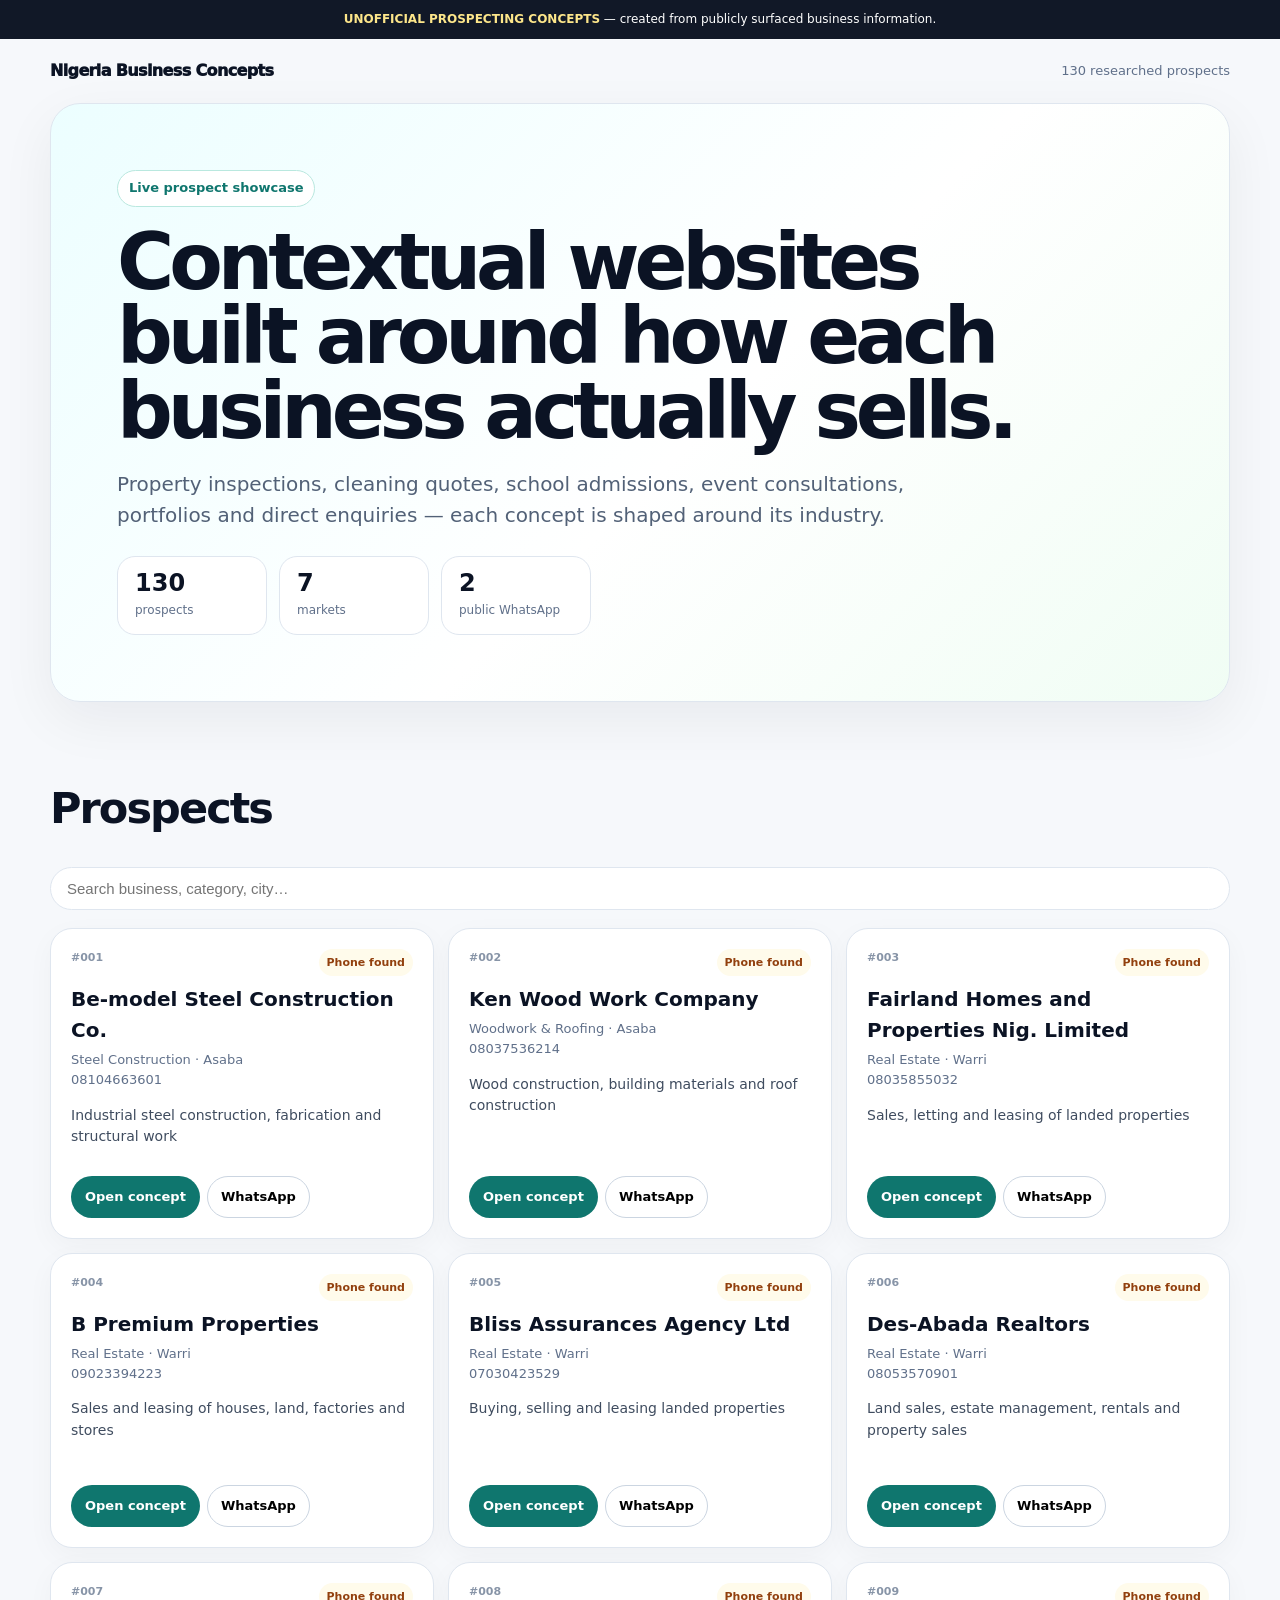
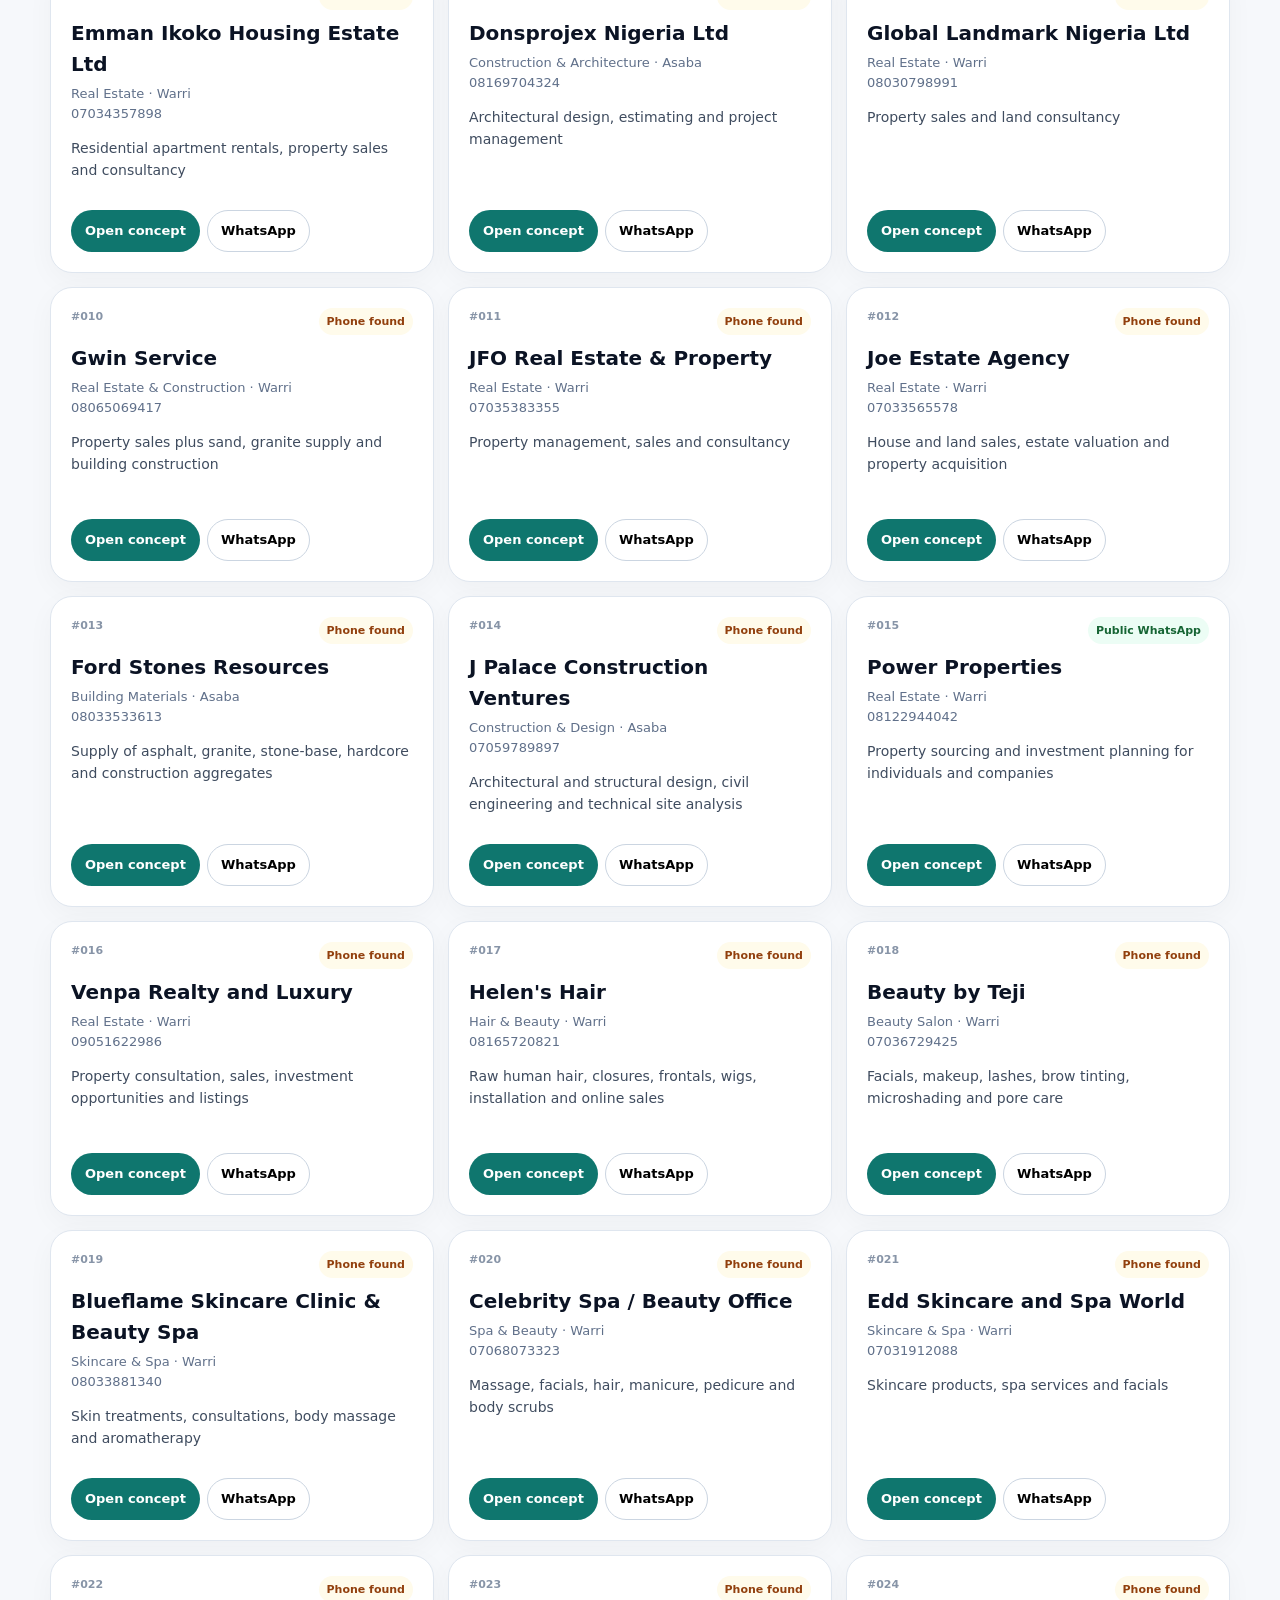
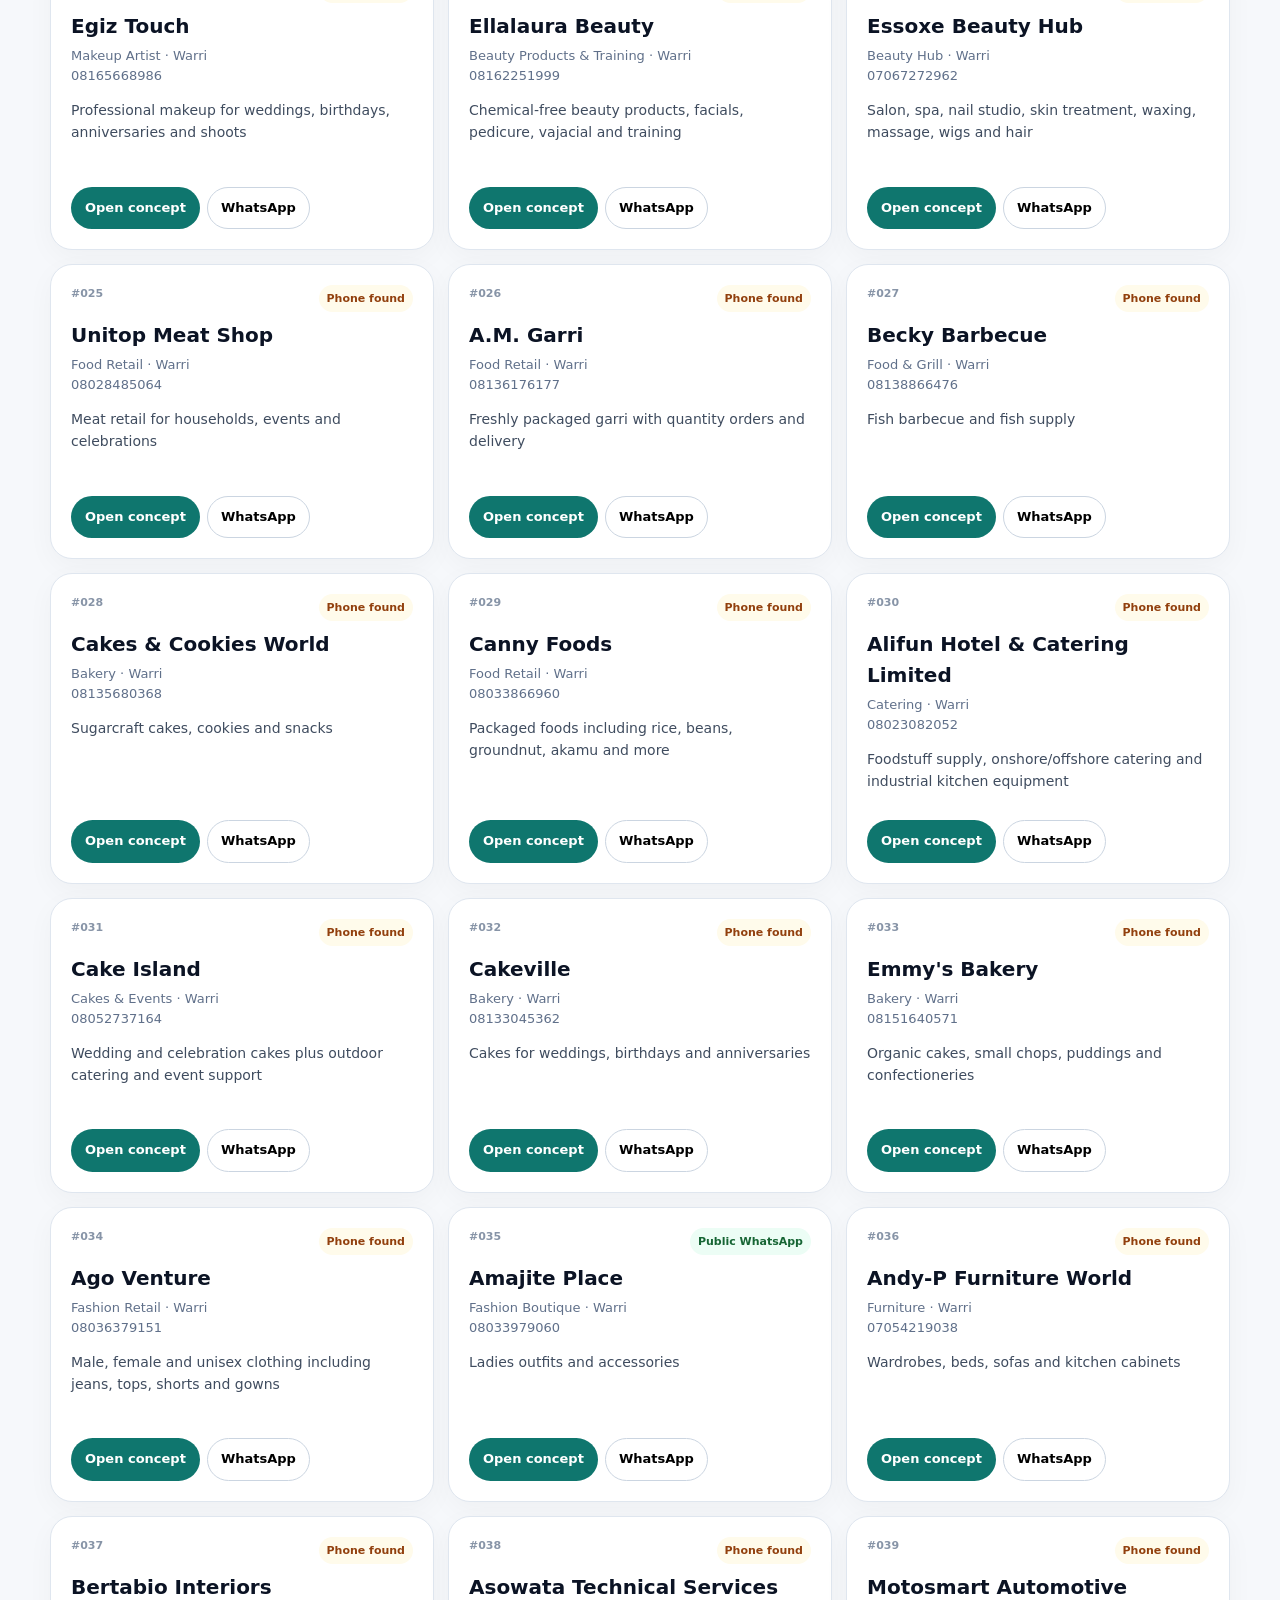
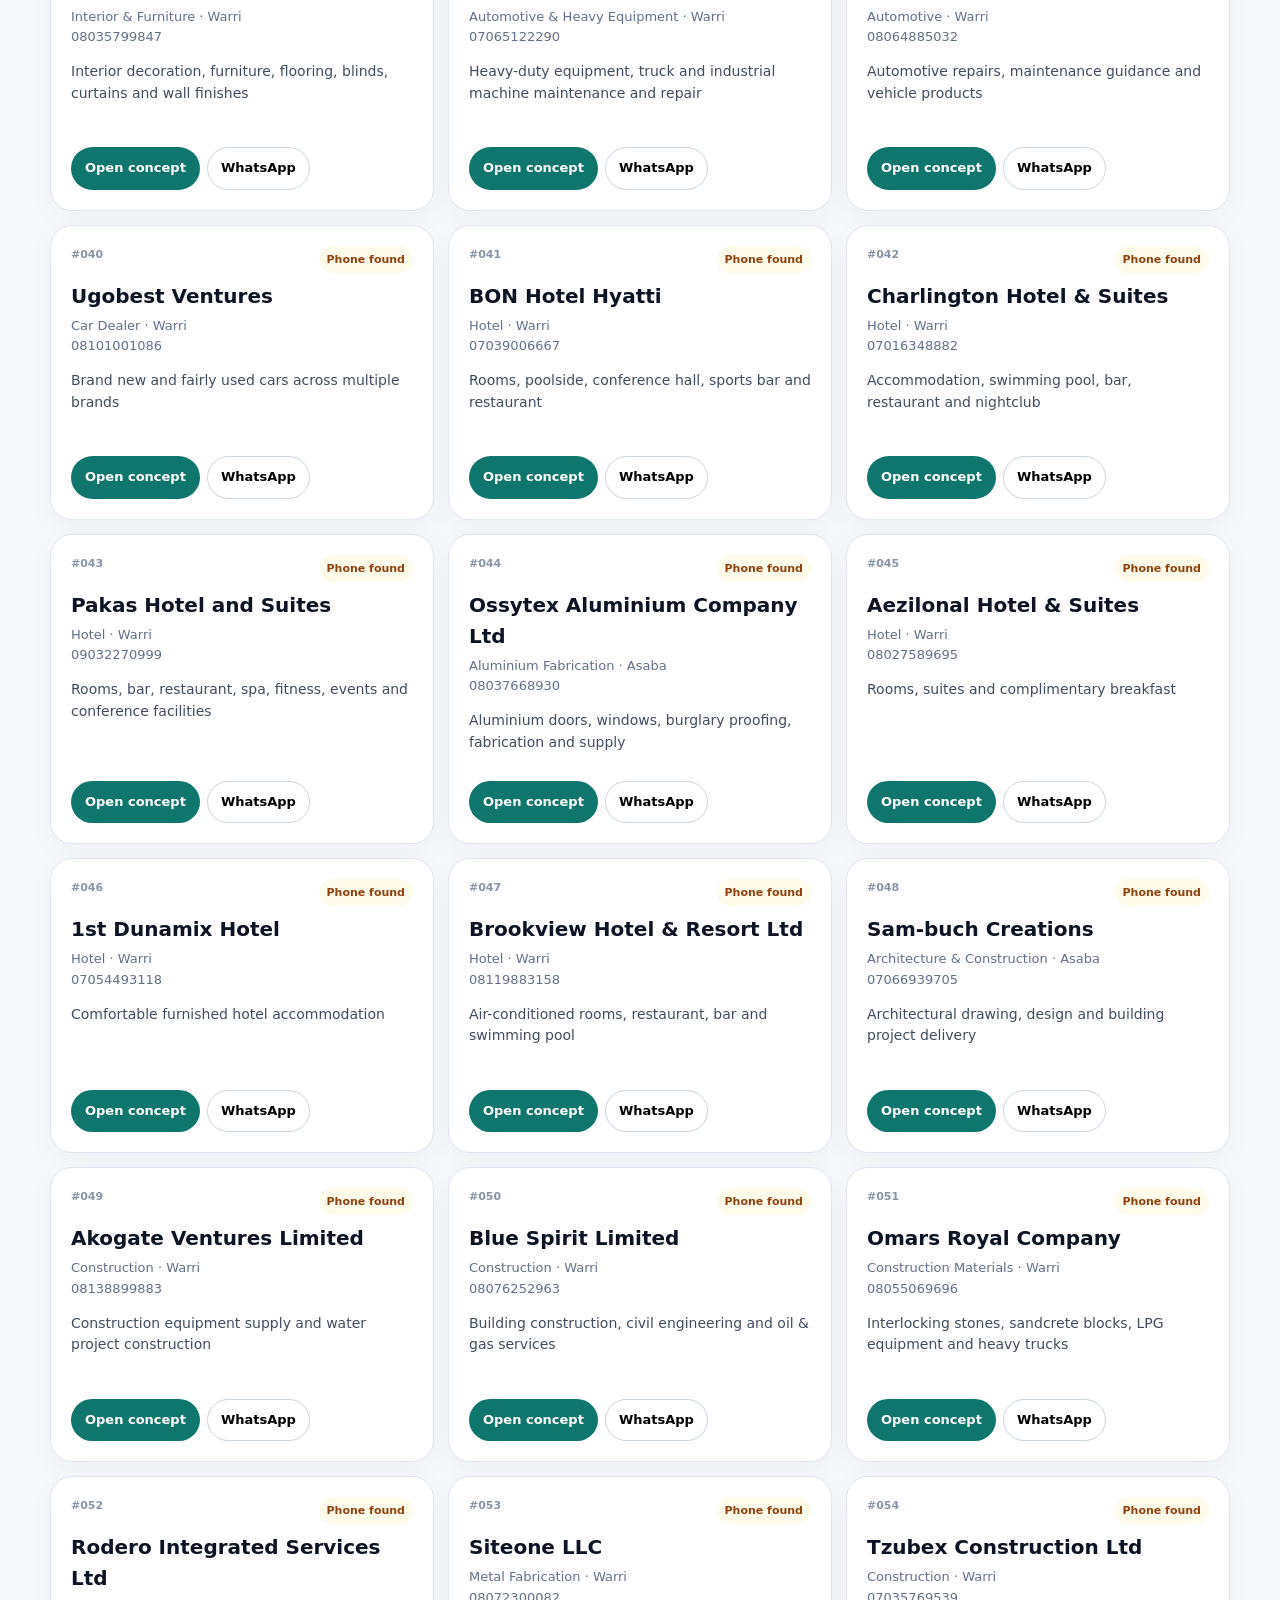
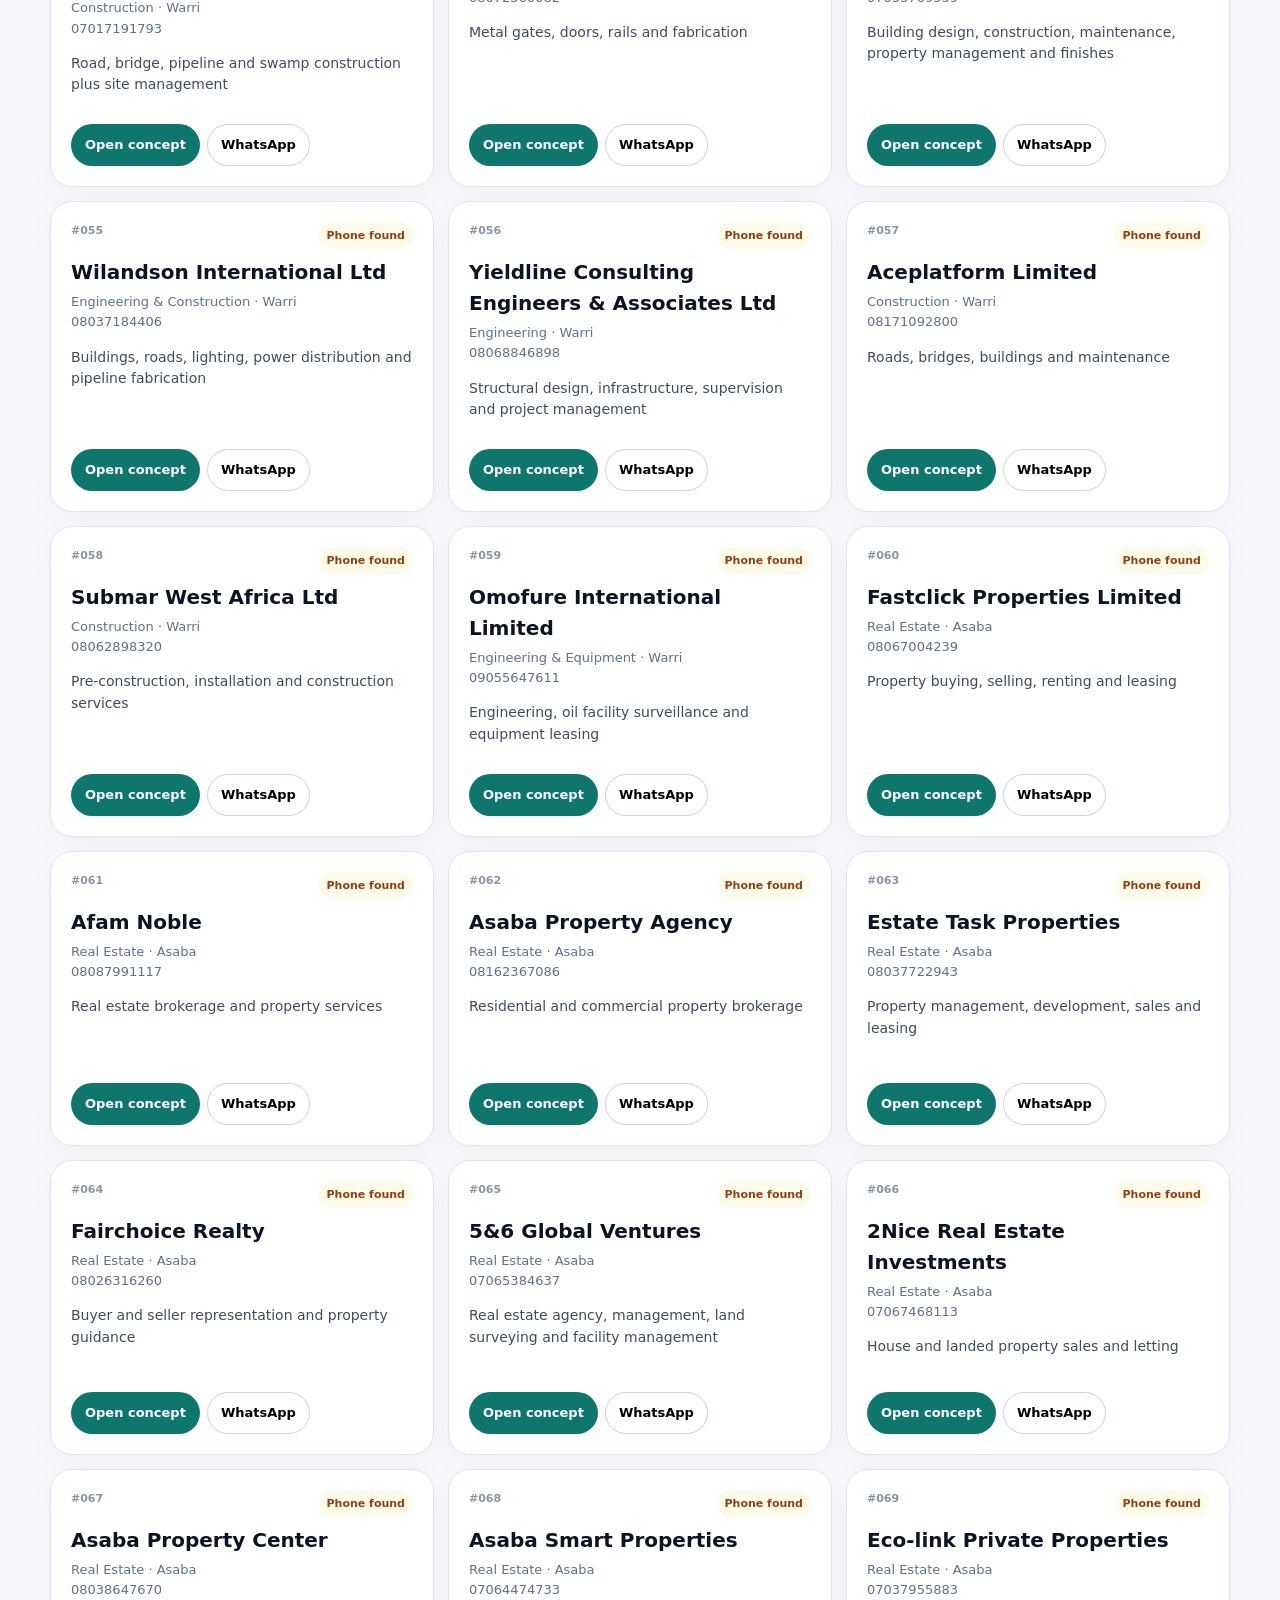
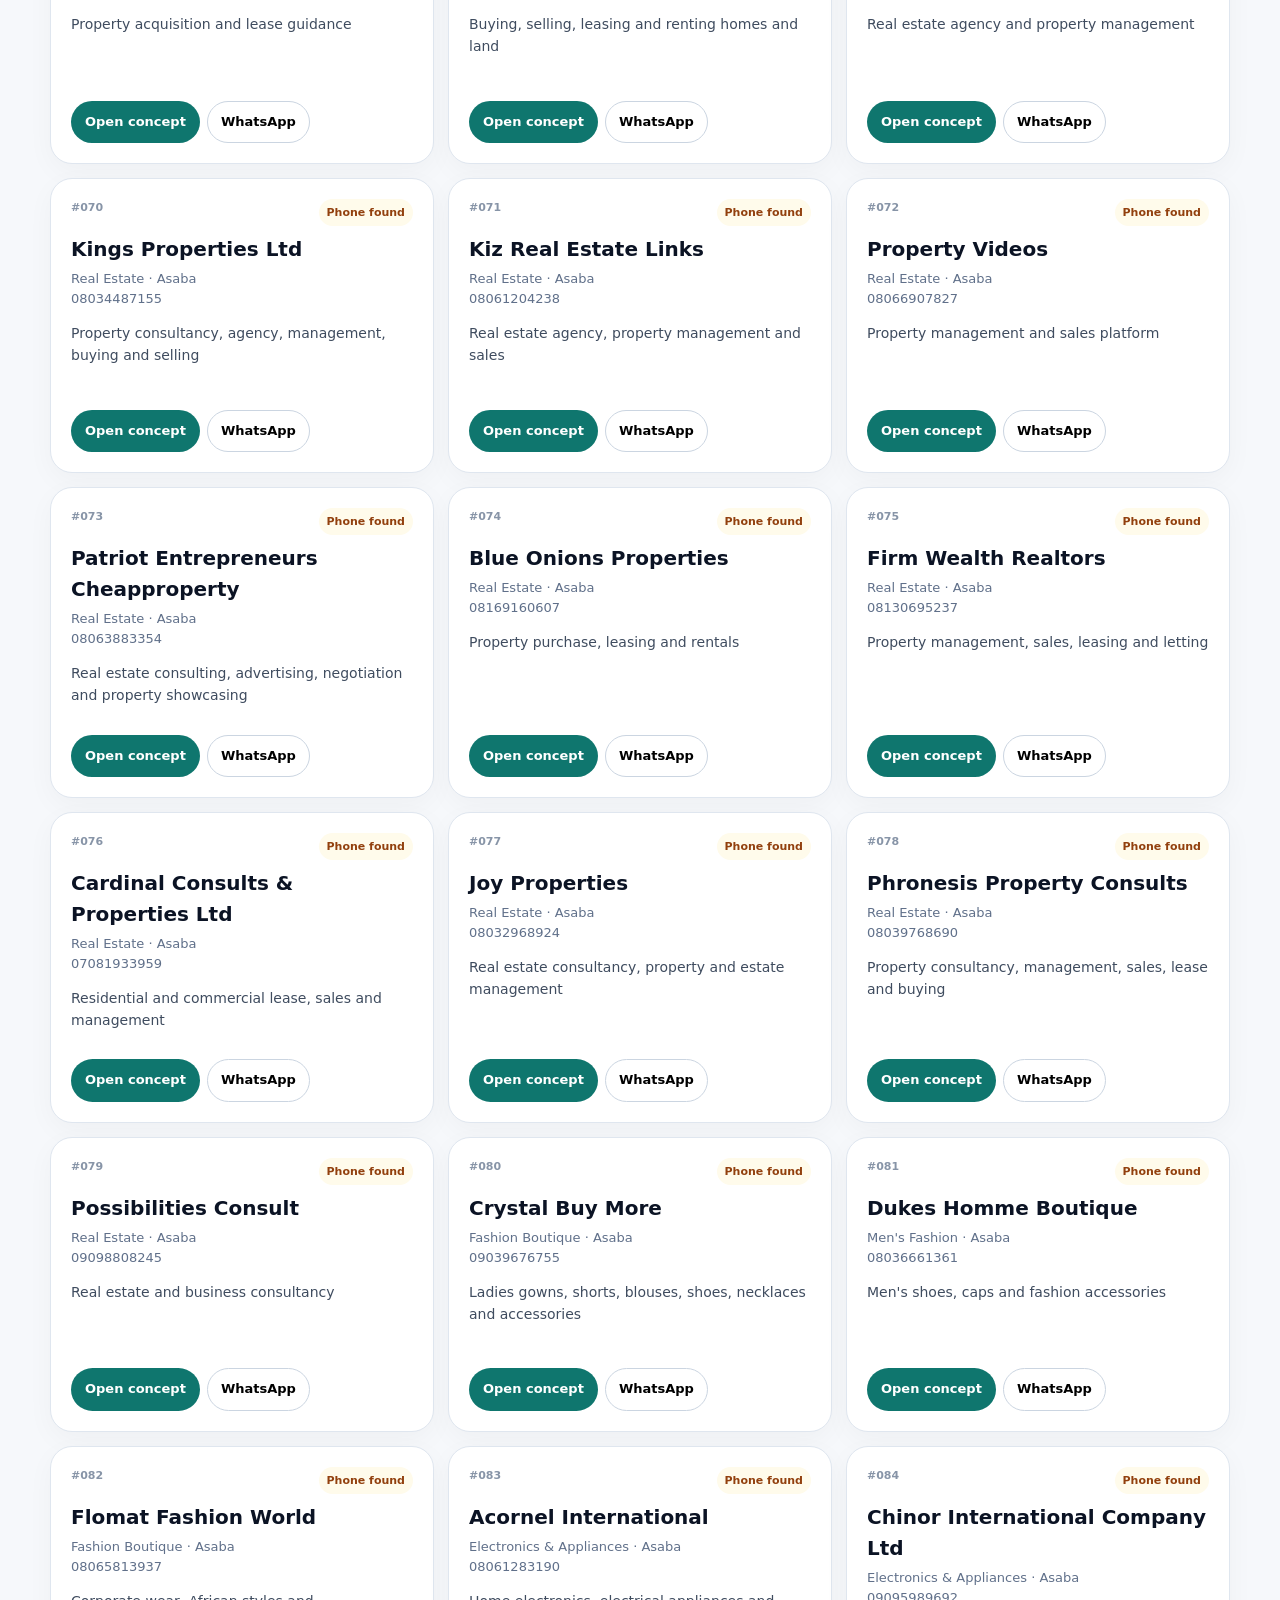
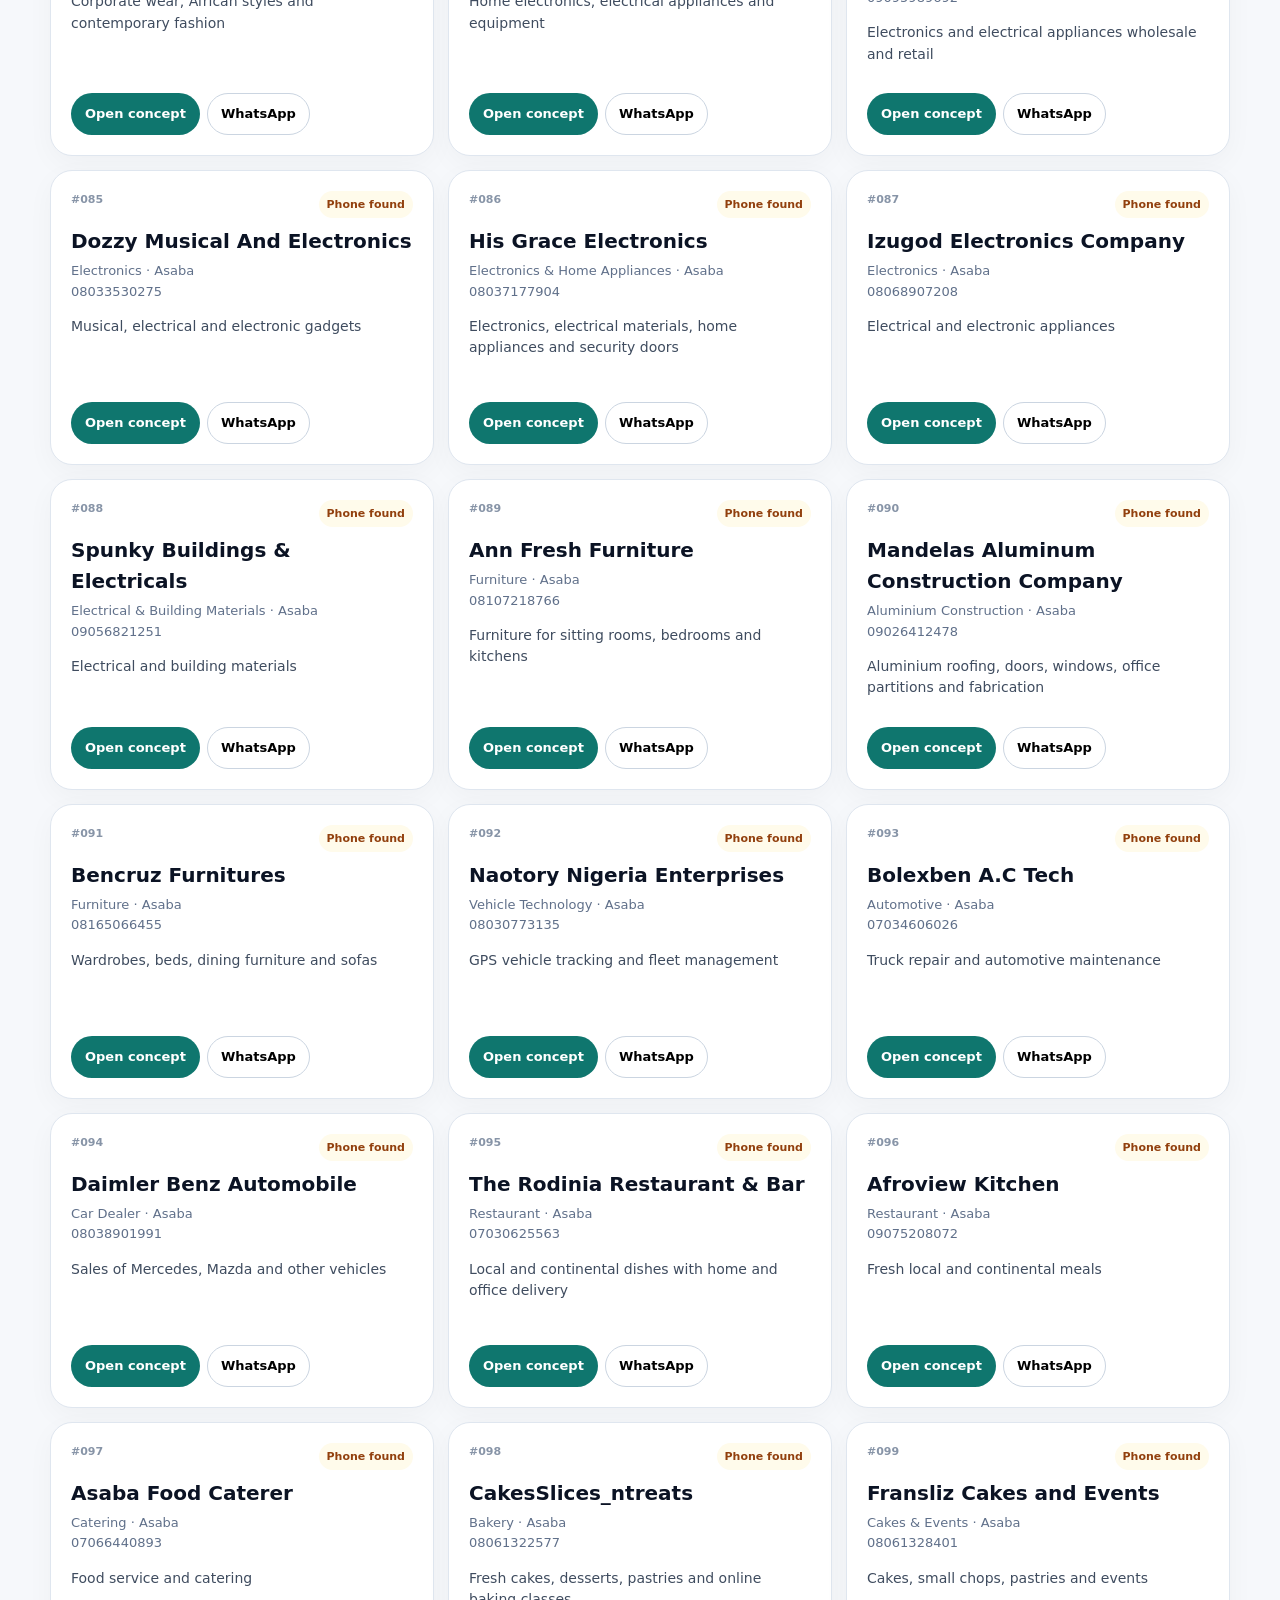
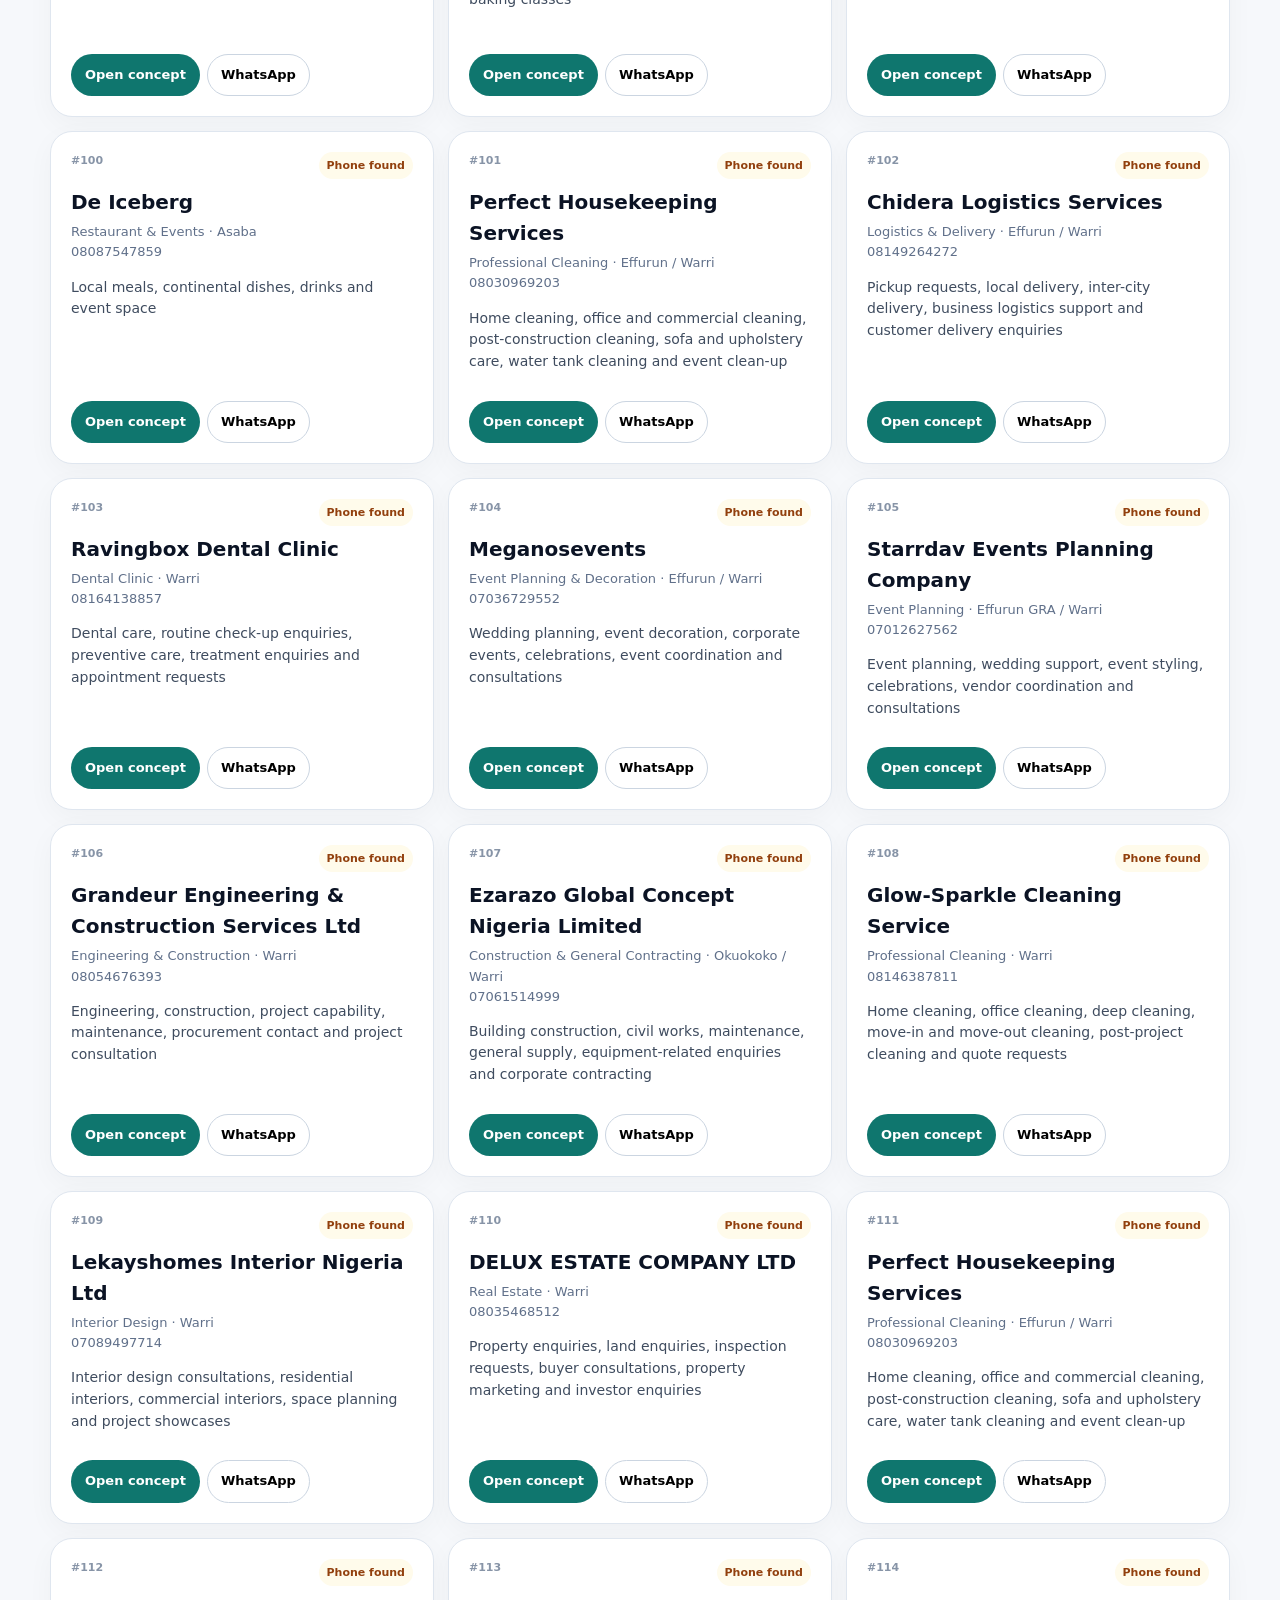
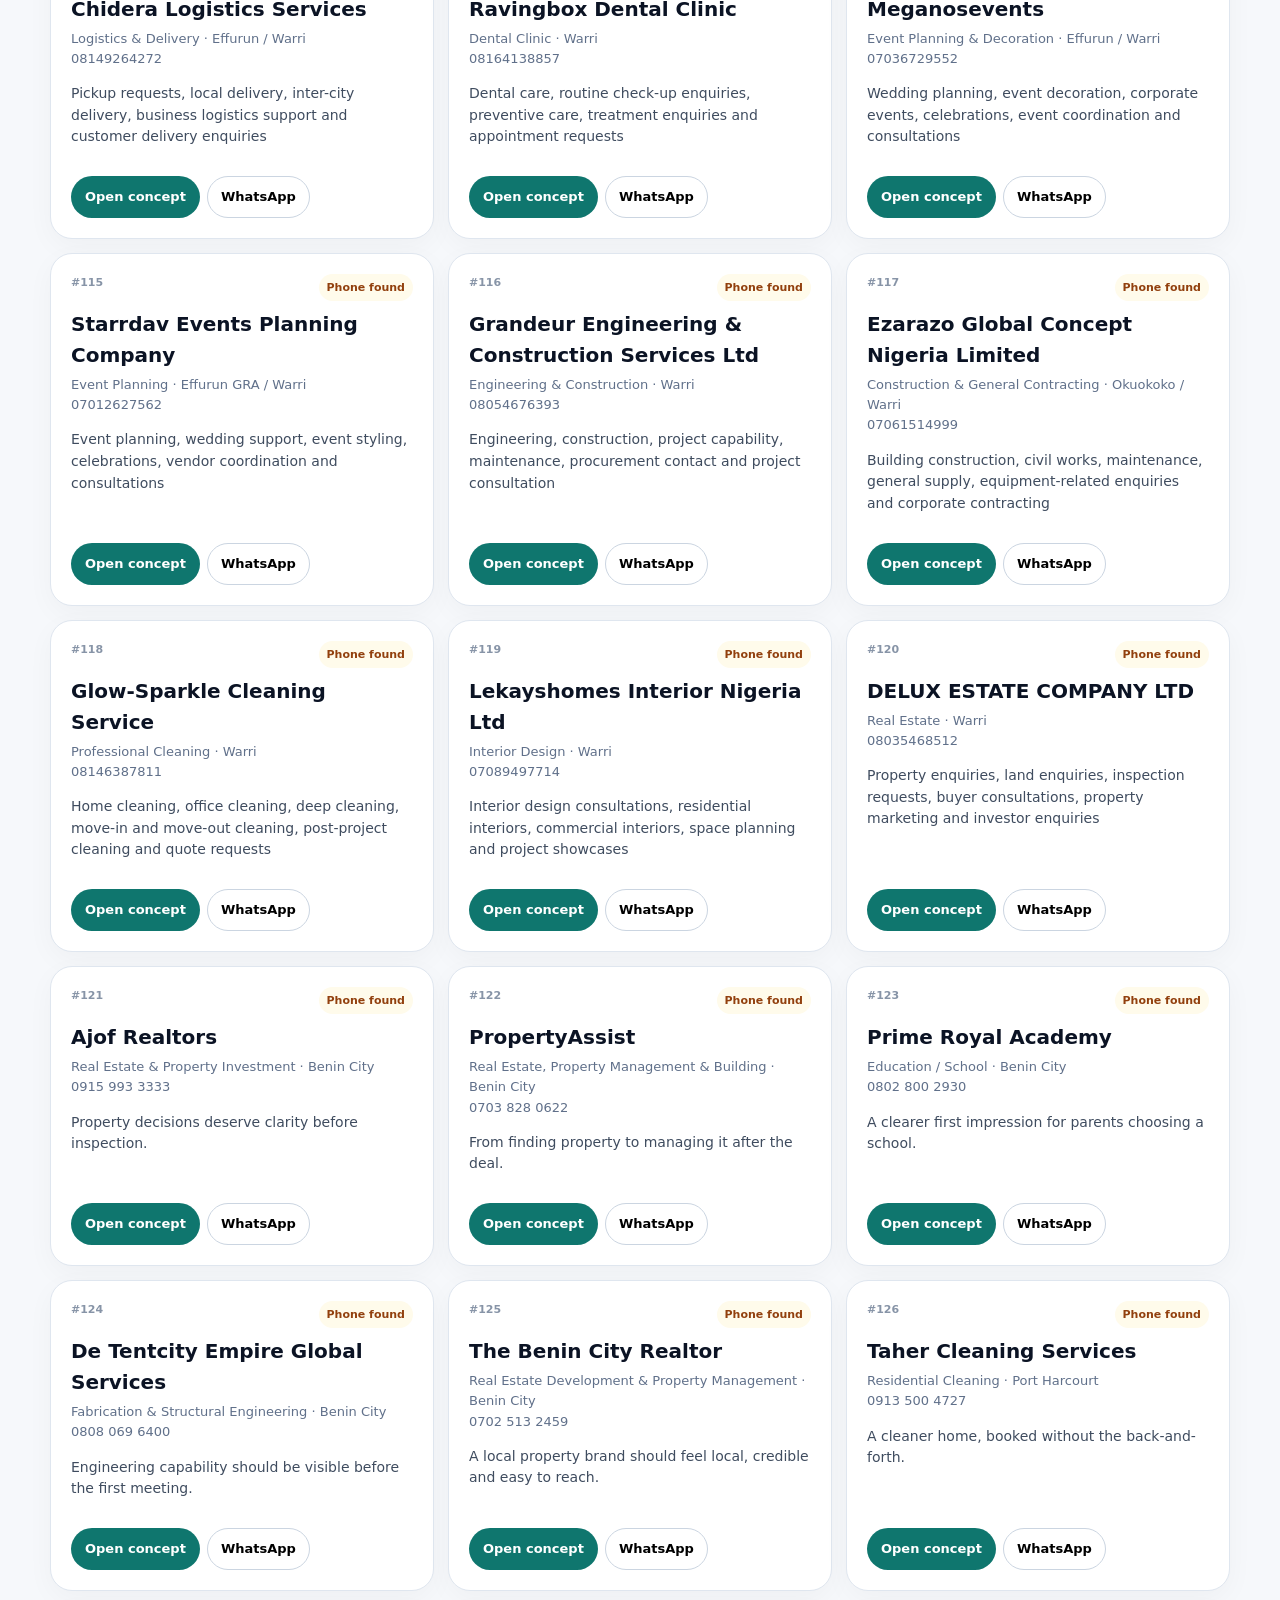
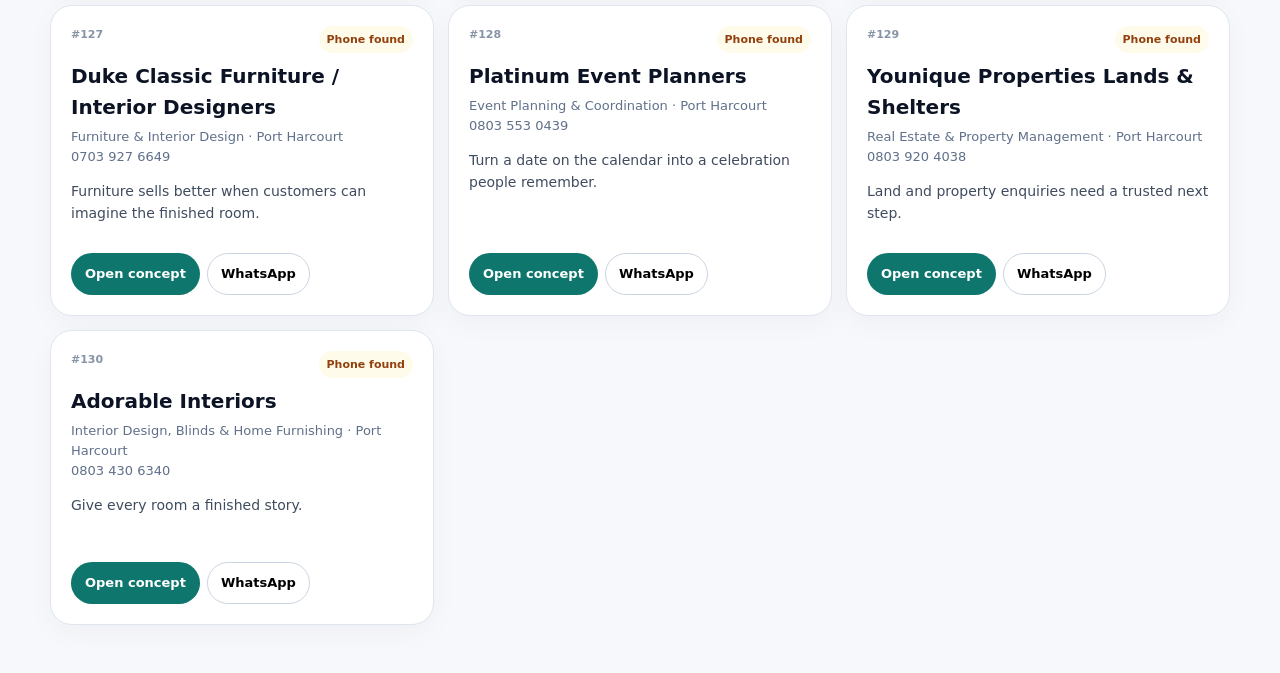
==== index.html @ 74c9ba56 "Load all prospect batches and richer showcase" ====
<!doctype html><html lang="en"><head><meta charset="utf-8"><meta name="viewport" content="width=device-width,initial-scale=1"><meta name="robots" content="noindex,nofollow"><meta name="theme-color" content="#0b1324"><title>Nigeria Business Website Concepts</title><link rel="stylesheet" href="/styles100.css"></head><body><div id="app"></div><script src="/p1.js"></script><script src="/p2.js"></script><script src="/p3.js"></script><script src="/p4.js"></script><script src="/p5.js"></script><script src="/p6.js"></script><script src="/app110.js"></script></body></html>
---- styles100.css ----
:root{--ink:#0b1324;--muted:#60708a;--line:#dfe6ef;--bg:#f6f8fb;--accent:#0f766e;--soft:#ecfdf5;--warn:#92400e;--warnbg:#fffbeb;--danger:#991b1b;--dangerbg:#fef2f2}
*{box-sizing:border-box}html{scroll-behavior:smooth}body{margin:0;font-family:Inter,ui-sans-serif,system-ui,-apple-system,BlinkMacSystemFont,"Segoe UI",sans-serif;color:var(--ink);background:var(--bg);line-height:1.55}a{color:inherit}button{font:inherit}.wrap{width:min(1180px,calc(100% - 28px));margin:auto}
.topnote{background:#111827;color:#fff;text-align:center;padding:10px 14px;font-size:12px}.topnote strong{color:#fde68a}.nav{display:flex;justify-content:space-between;align-items:center;padding:20px 0;gap:14px}.brand{font-weight:950;letter-spacing:-.04em;text-decoration:none}.navsmall{font-size:13px;color:var(--muted)}
.hero{border:1px solid var(--line);border-radius:30px;background:linear-gradient(135deg,#ecfeff,#fff 55%,#f0fdf4);padding:clamp(28px,6vw,66px);box-shadow:0 18px 55px rgba(15,23,42,.06)}.kicker{display:inline-flex;background:#fff;border:1px solid #b9e8df;border-radius:999px;padding:7px 11px;color:#0f766e;font-weight:850;font-size:13px}
h1{font-size:clamp(39px,7vw,78px);line-height:.96;letter-spacing:-.065em;margin:18px 0 16px;max-width:950px}h2{font-size:clamp(27px,4vw,43px);letter-spacing:-.045em;line-height:1.06}.lead{font-size:clamp(16px,2vw,20px);max-width:790px;color:#526177}.stats{display:flex;gap:12px;flex-wrap:wrap;margin-top:25px}.stat{background:#fff;border:1px solid var(--line);border-radius:18px;padding:13px 17px;min-width:150px}.stat b{font-size:24px;display:block;line-height:1.1}.stat span{color:var(--muted);font-size:12px}
.section,.siteSection{padding:48px 0}.toolbar{display:flex;flex-wrap:wrap;gap:9px;align-items:center;margin:18px 0}.filter{border:1px solid var(--line);background:#fff;padding:10px 14px;border-radius:999px;font-weight:800;cursor:pointer}.filter.active{background:var(--ink);color:#fff}.search{flex:1;min-width:240px;border:1px solid var(--line);background:#fff;border-radius:999px;padding:12px 16px;font-size:15px}
.grid{display:grid;grid-template-columns:repeat(3,1fr);gap:14px}.card{background:#fff;border:1px solid var(--line);border-radius:22px;padding:20px;display:flex;flex-direction:column;min-height:295px;box-shadow:0 8px 28px rgba(15,23,42,.035)}.cardhead{display:flex;justify-content:space-between;gap:10px}.num{font-size:11px;font-weight:900;color:#8794a7}.card h3{margin:8px 0 4px;font-size:20px}.meta{color:var(--muted);font-size:13px}.desc{font-size:14px;color:#3f4c5f;flex:1}.badge{font-size:11px;font-weight:850;padding:5px 8px;border-radius:999px;white-space:nowrap}.badge.ok{background:var(--soft);color:#166534}.badge.maybe{background:var(--warnbg);color:var(--warn)}.badge.fail{background:var(--dangerbg);color:var(--danger)}
.actions{display:flex;gap:7px;flex-wrap:wrap;margin-top:14px}.btn{display:inline-flex;align-items:center;justify-content:center;border-radius:999px;border:1px solid transparent;padding:10px 13px;font-weight:850;font-size:13px;text-decoration:none;cursor:pointer}.btn.primary{background:var(--accent);color:white}.btn.secondary{background:white;border-color:#cbd5e1}.btn.ghost{background:#f8fafc;border-color:#e2e8f0;color:#64748b}.btn.danger{background:#fff;border-color:#fecaca;color:#991b1b}.note{border:1px solid #fde68a;background:var(--warnbg);color:#854d0e;border-radius:18px;padding:16px;font-size:13px;margin-top:18px}.empty{display:none;text-align:center;color:var(--muted);padding:45px}
.conceptHero{background:#071b2b;color:white;border-radius:32px;overflow:hidden;display:grid;grid-template-columns:1.08fr .92fr;min-height:520px}.conceptCopy{padding:clamp(28px,6vw,70px);display:flex;flex-direction:column;justify-content:center}.conceptCopy h1{font-size:clamp(44px,7vw,82px);margin:12px 0 18px}.conceptCopy p{color:#d5e2ed;font-size:18px}.heroImg{min-height:420px;background-size:cover;background-position:center;position:relative}.heroImg:after{content:"Representative imagery";position:absolute;right:14px;bottom:14px;background:#000a;color:white;border-radius:999px;padding:6px 10px;font-size:11px}
.twocol{display:grid;grid-template-columns:1fr 1fr;gap:18px}.panel{background:#fff;border:1px solid var(--line);border-radius:26px;padding:26px}.services{display:grid;grid-template-columns:repeat(2,1fr);gap:10px;margin-top:20px}.service{background:#f8fafc;border:1px solid #e5eaf0;border-radius:17px;padding:15px;font-weight:750;font-size:14px}.gallery{display:grid;grid-template-columns:1fr 1fr;gap:14px}.gallery figure{margin:0;overflow:hidden;border-radius:24px;border:1px solid var(--line);background:white}.gallery img{width:100%;height:330px;object-fit:cover;display:block}.gallery figcaption{padding:11px 14px;color:var(--muted);font-size:12px}.checks{list-style:none;padding:0;display:grid;gap:10px}.checks li{padding-left:25px;position:relative}.checks li:before{content:"✓";position:absolute;left:0;color:#059669;font-weight:900}.cta{background:#0b1324;color:#fff;border-radius:30px;padding:clamp(28px,5vw,52px);display:grid;grid-template-columns:1fr auto;gap:20px;align-items:center}.cta p{color:#bfcade}.sitefoot{padding:28px 0 50px;color:var(--muted);font-size:12px}
@media(max-width:900px){.grid{grid-template-columns:repeat(2,1fr)}.conceptHero{grid-template-columns:1fr}.heroImg{min-height:300px}.twocol{grid-template-columns:1fr}}@media(max-width:620px){.grid,.gallery{grid-template-columns:1fr}.services{grid-template-columns:1fr}.cta{grid-template-columns:1fr}.navsmall{display:none}.gallery img{height:265px}}
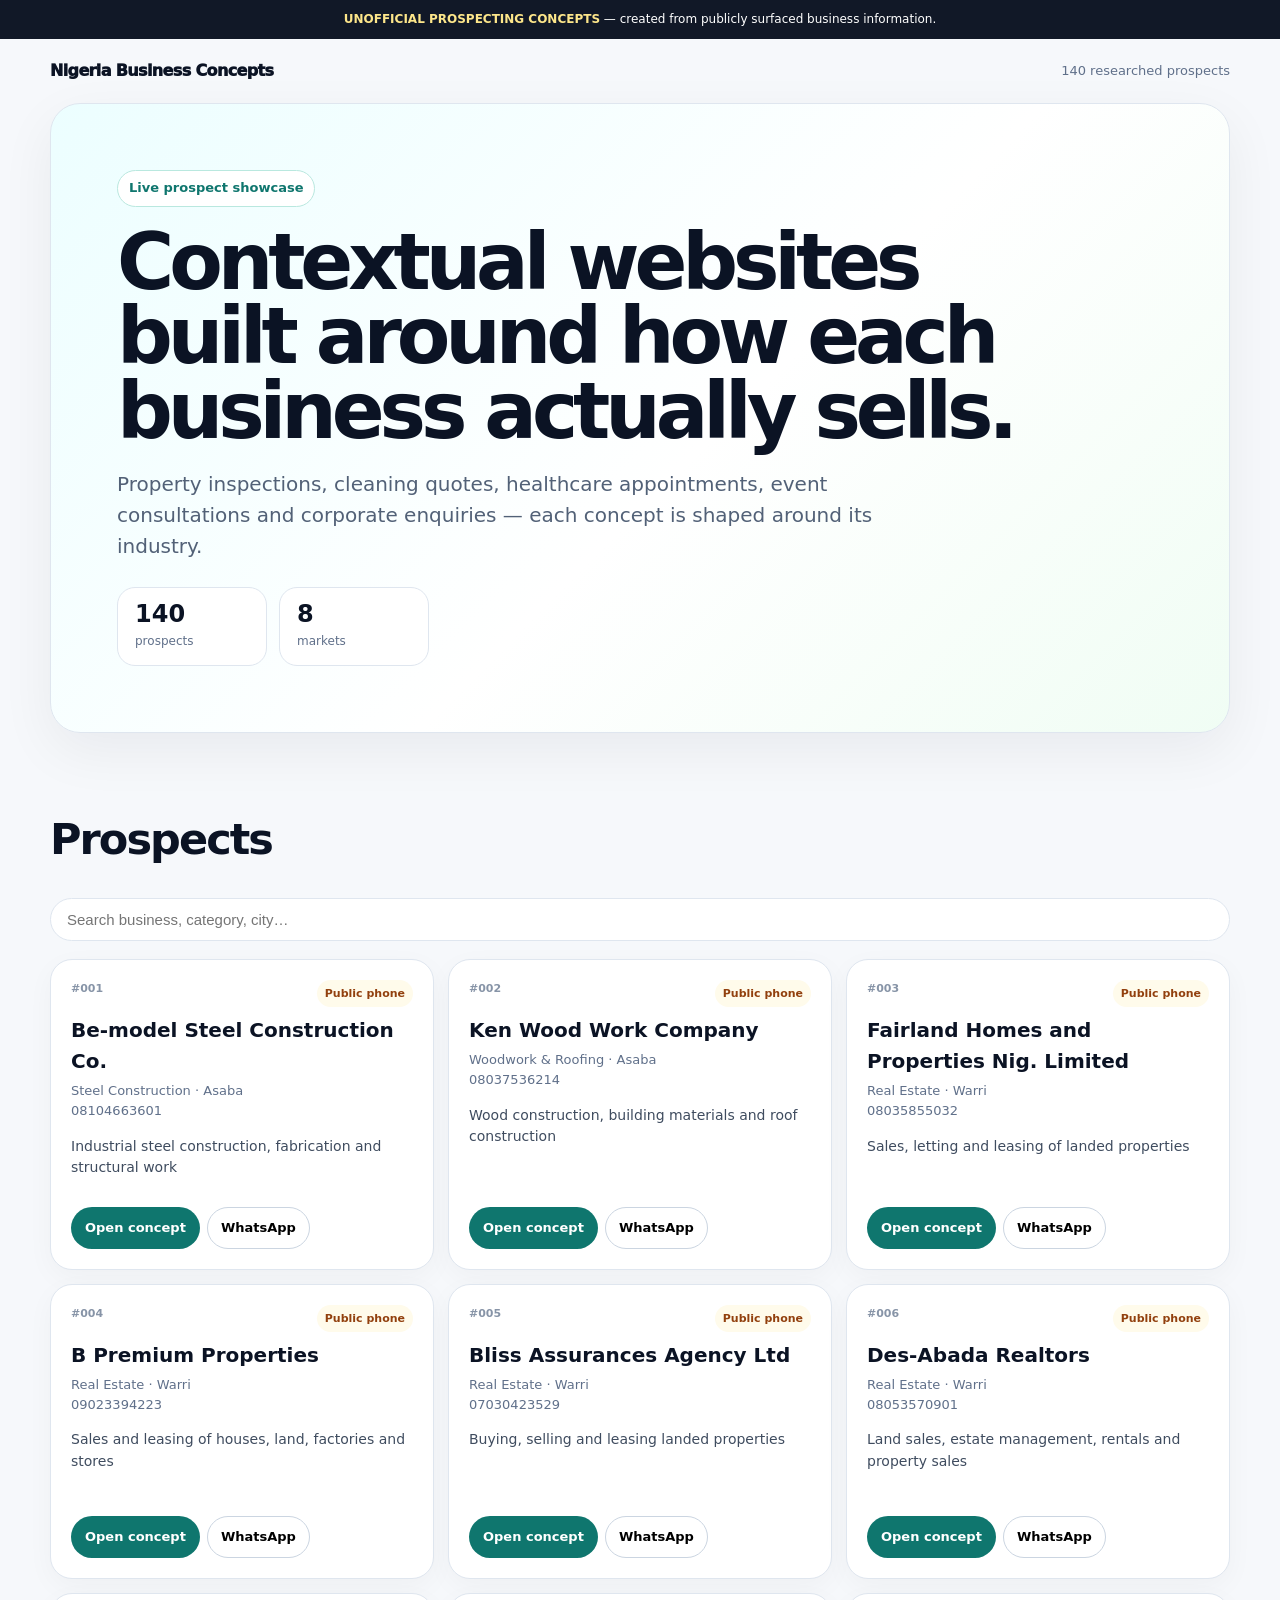
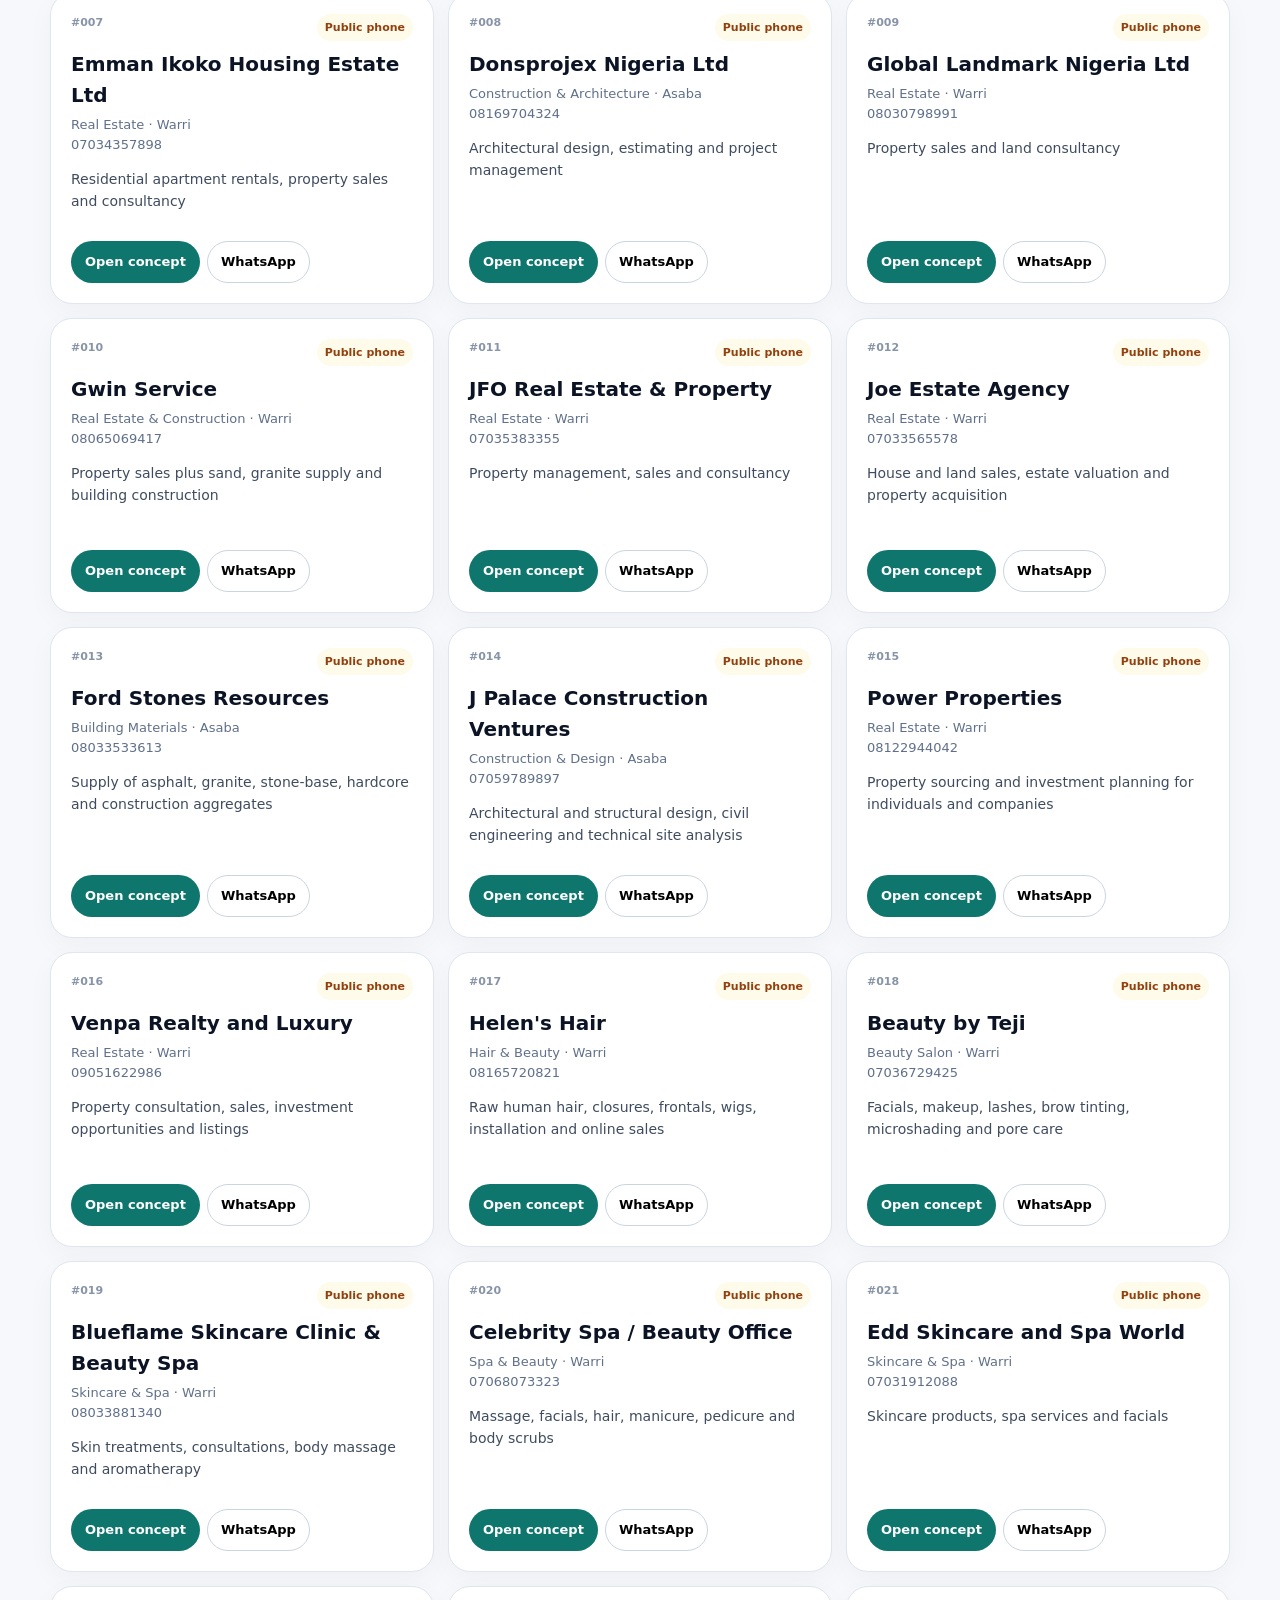
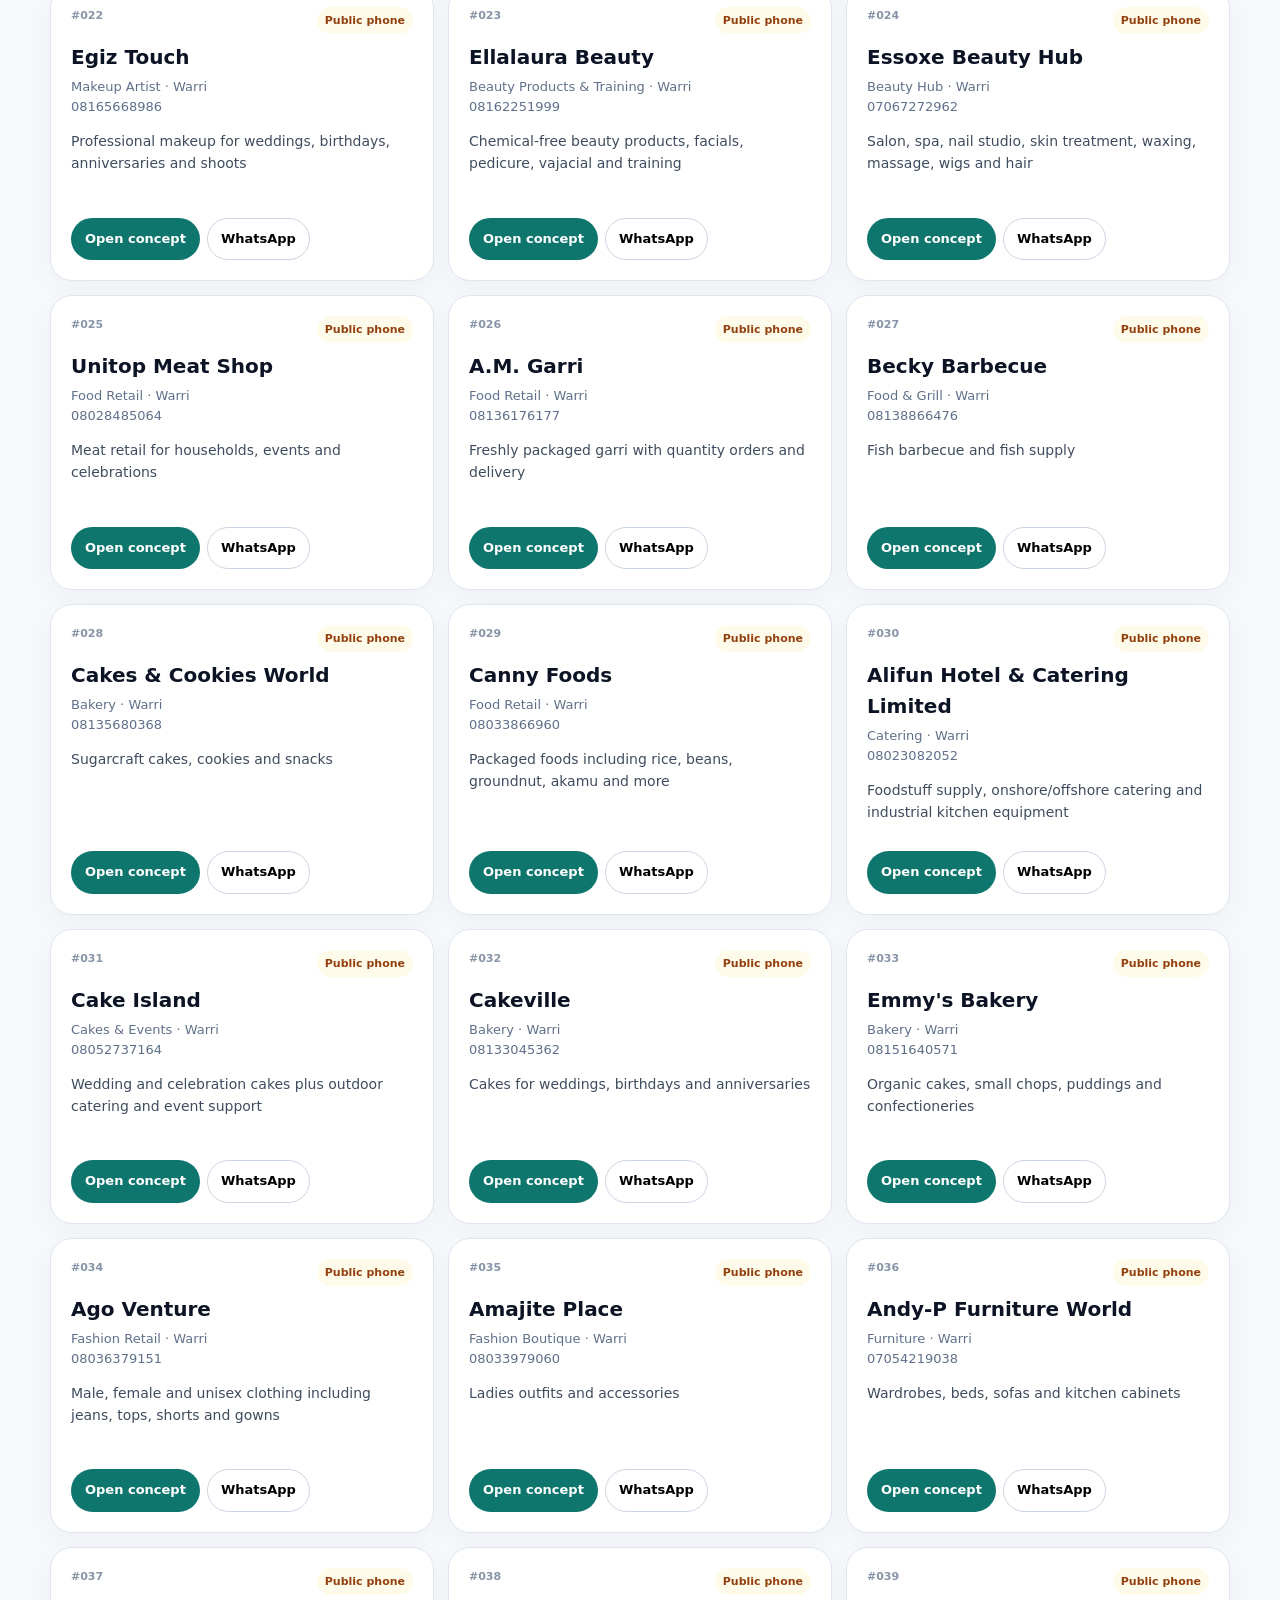
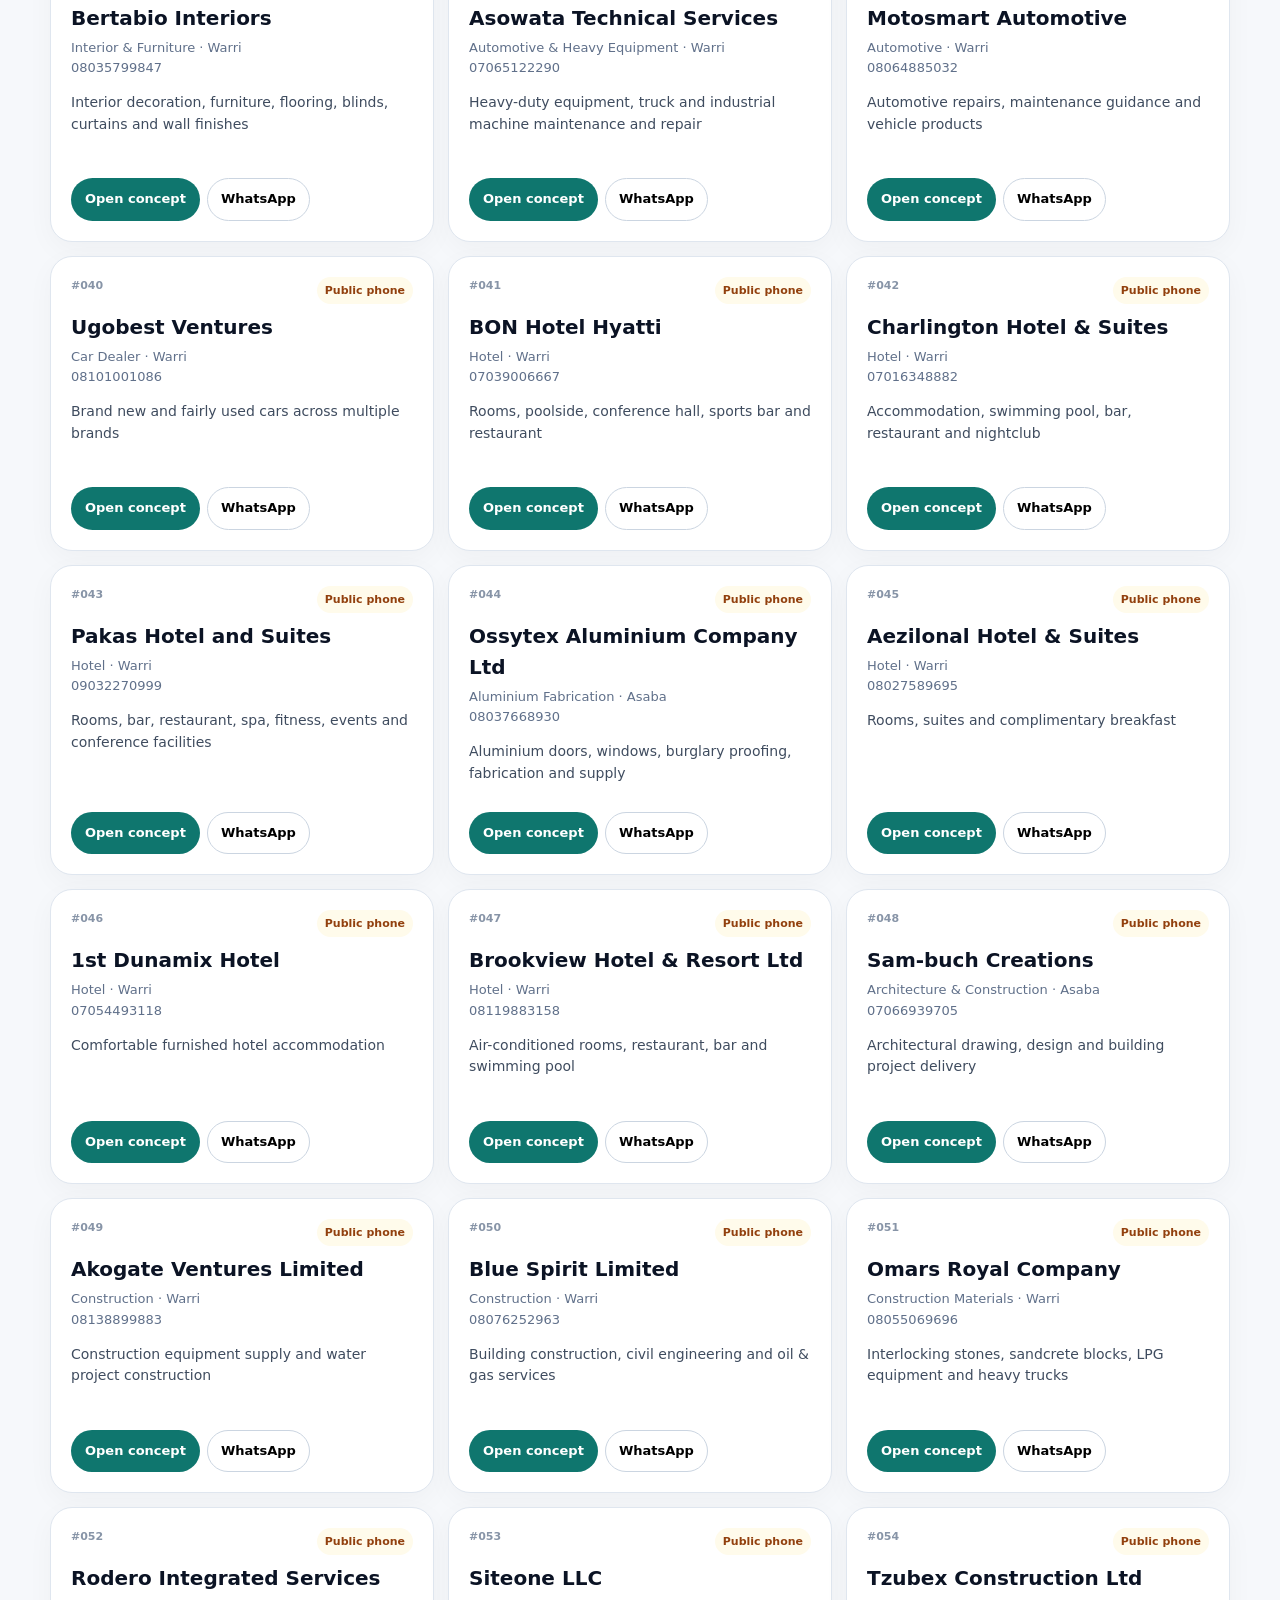
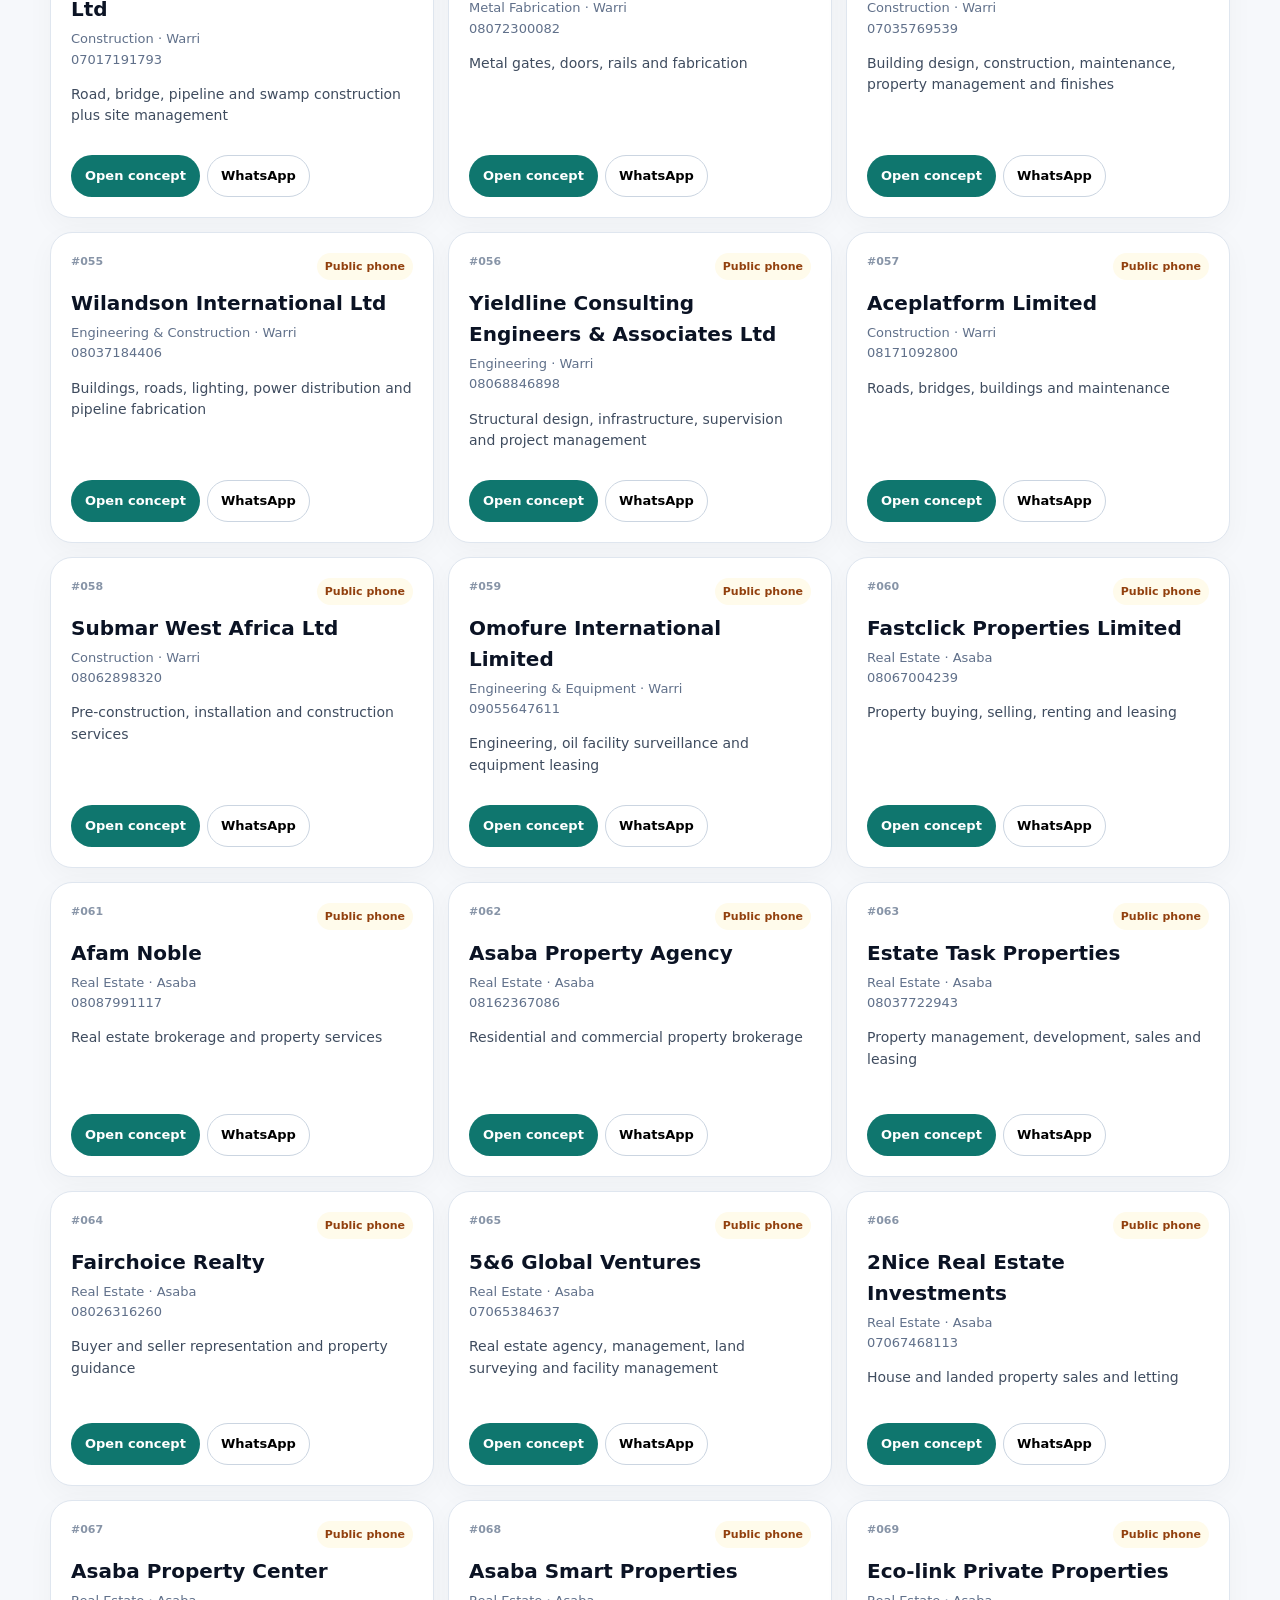
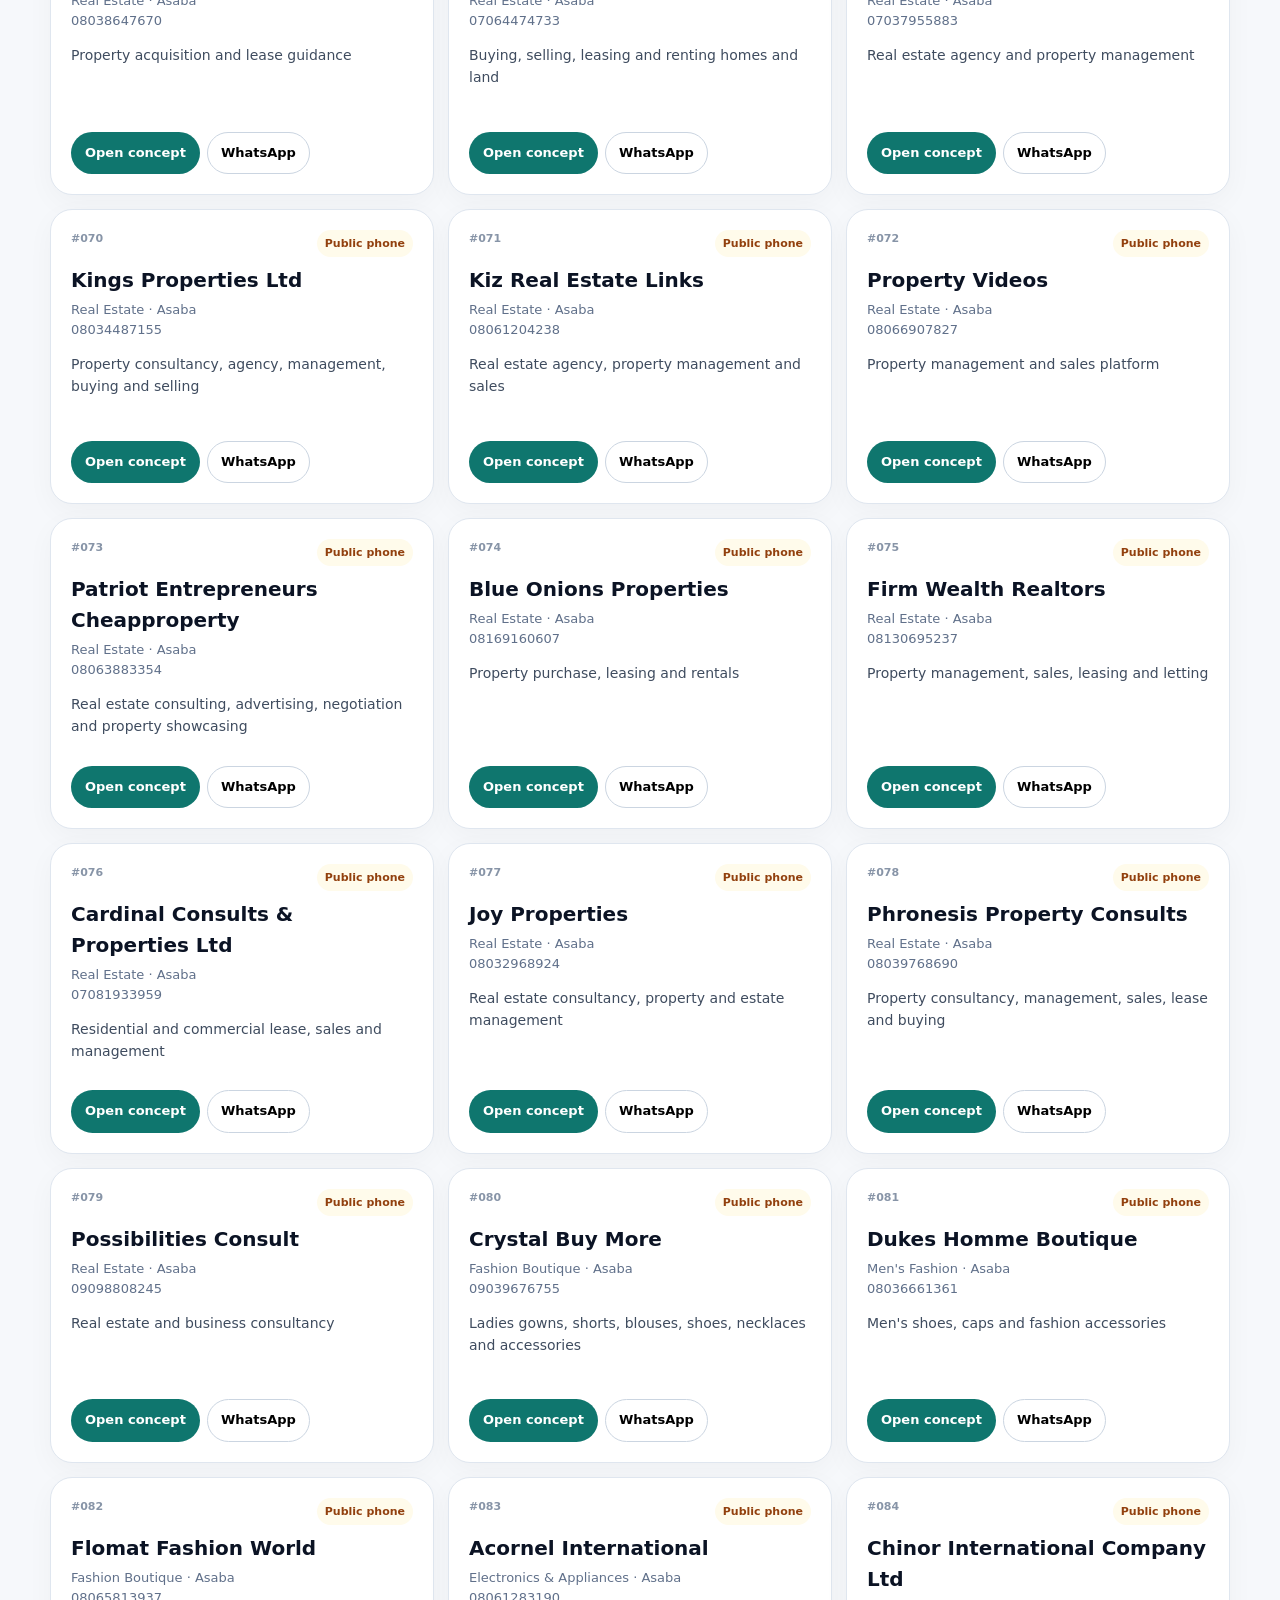
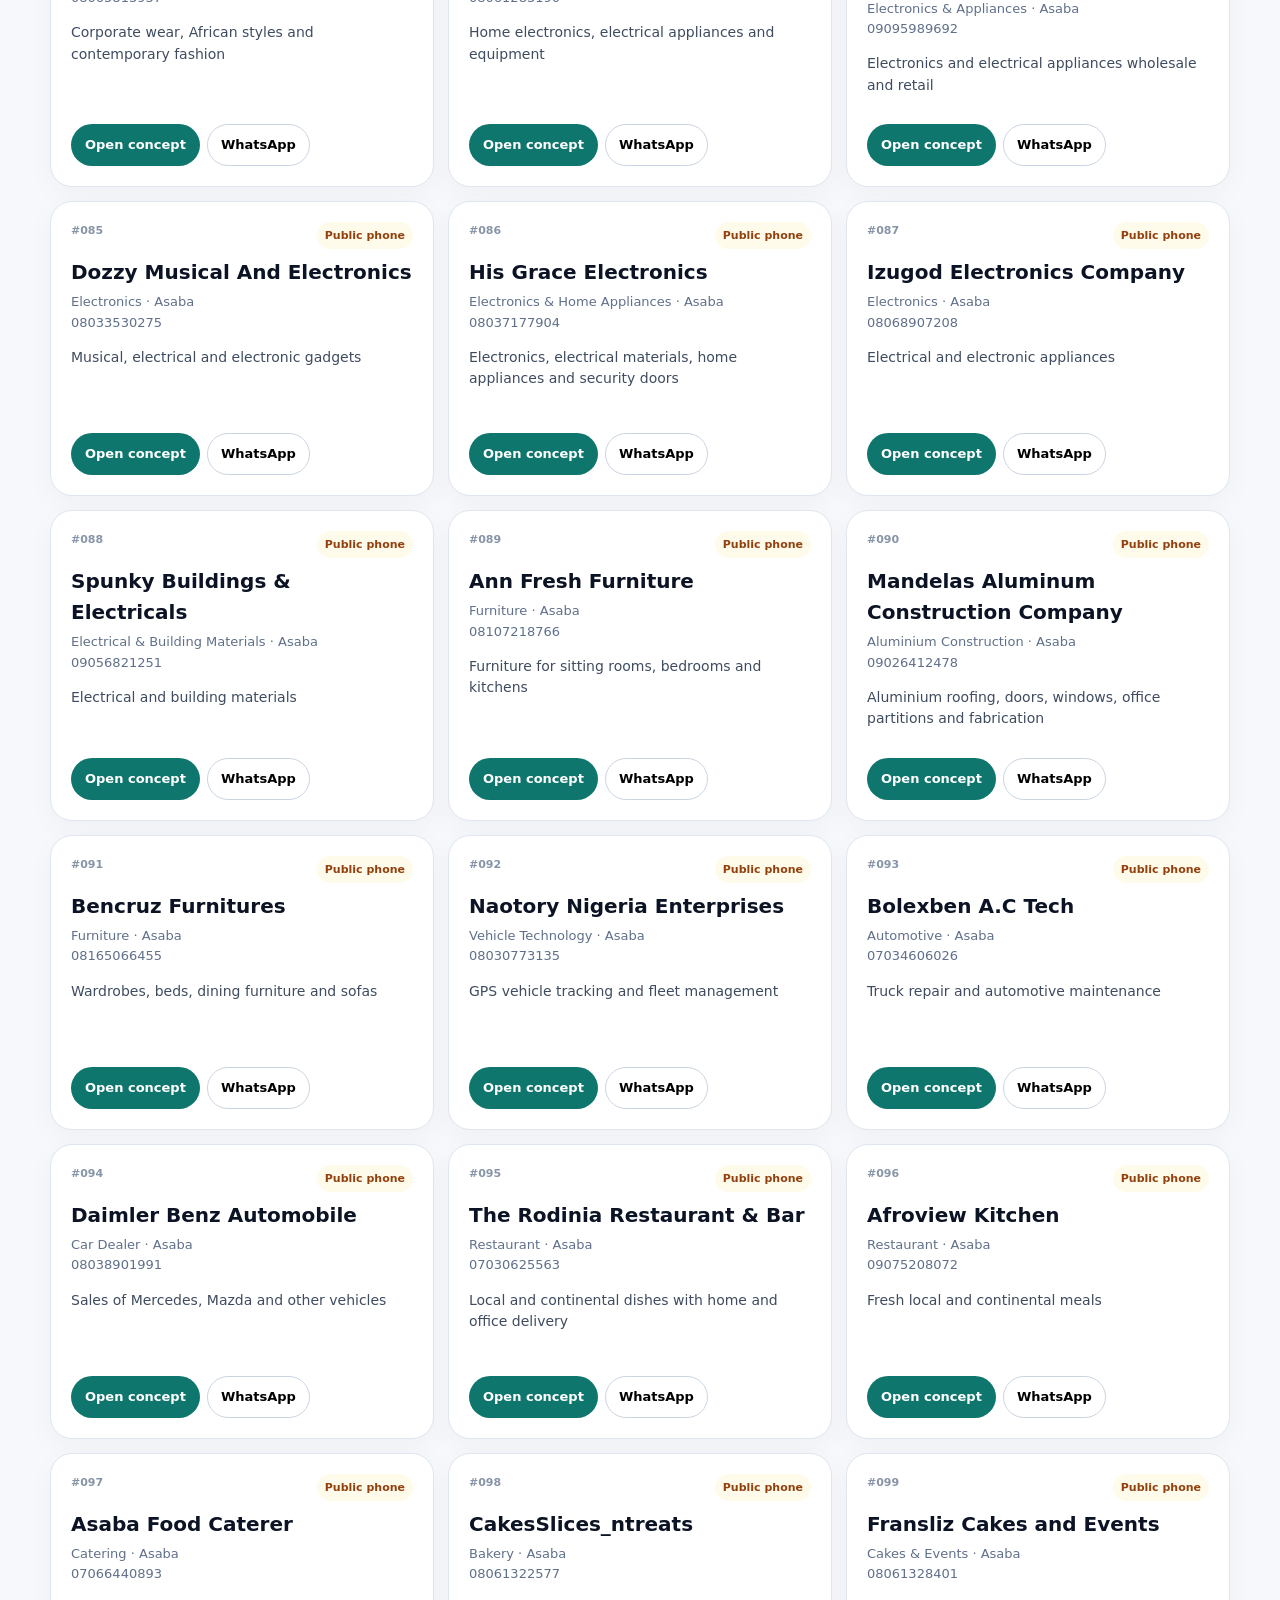
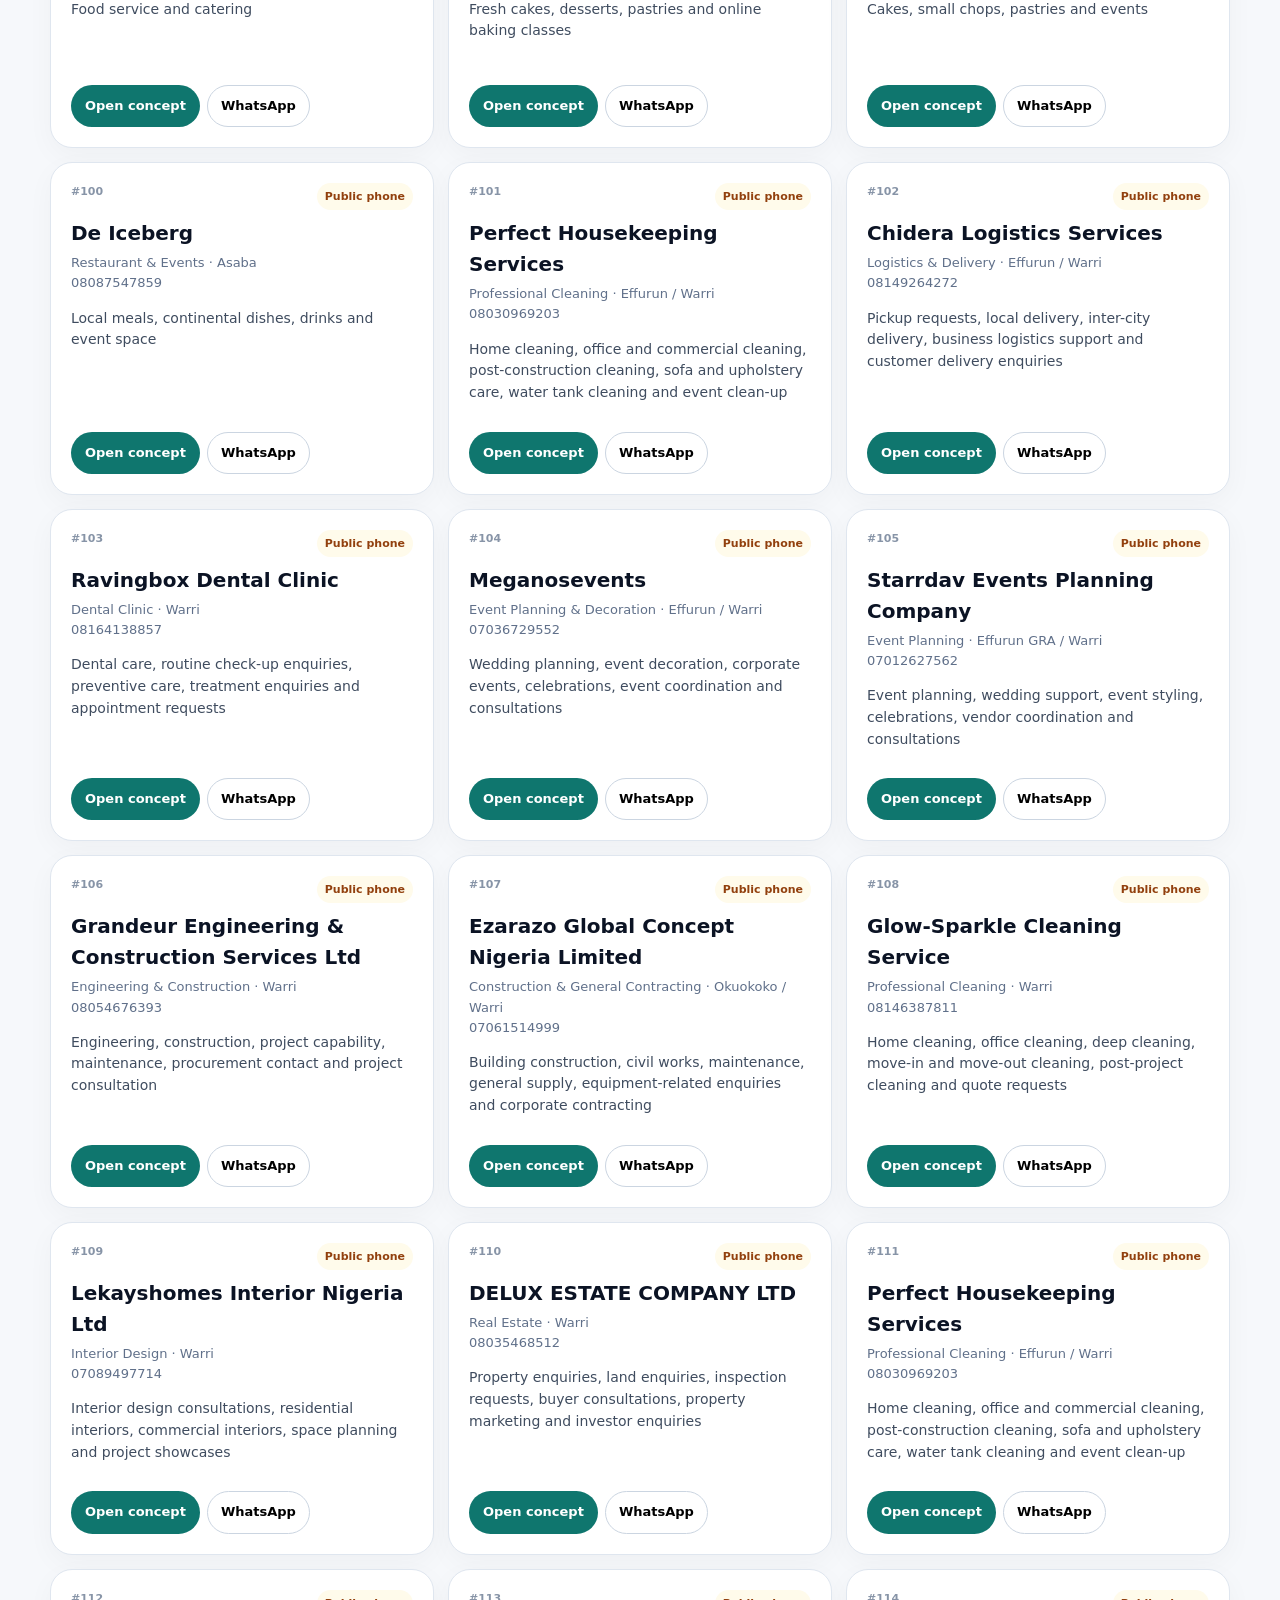
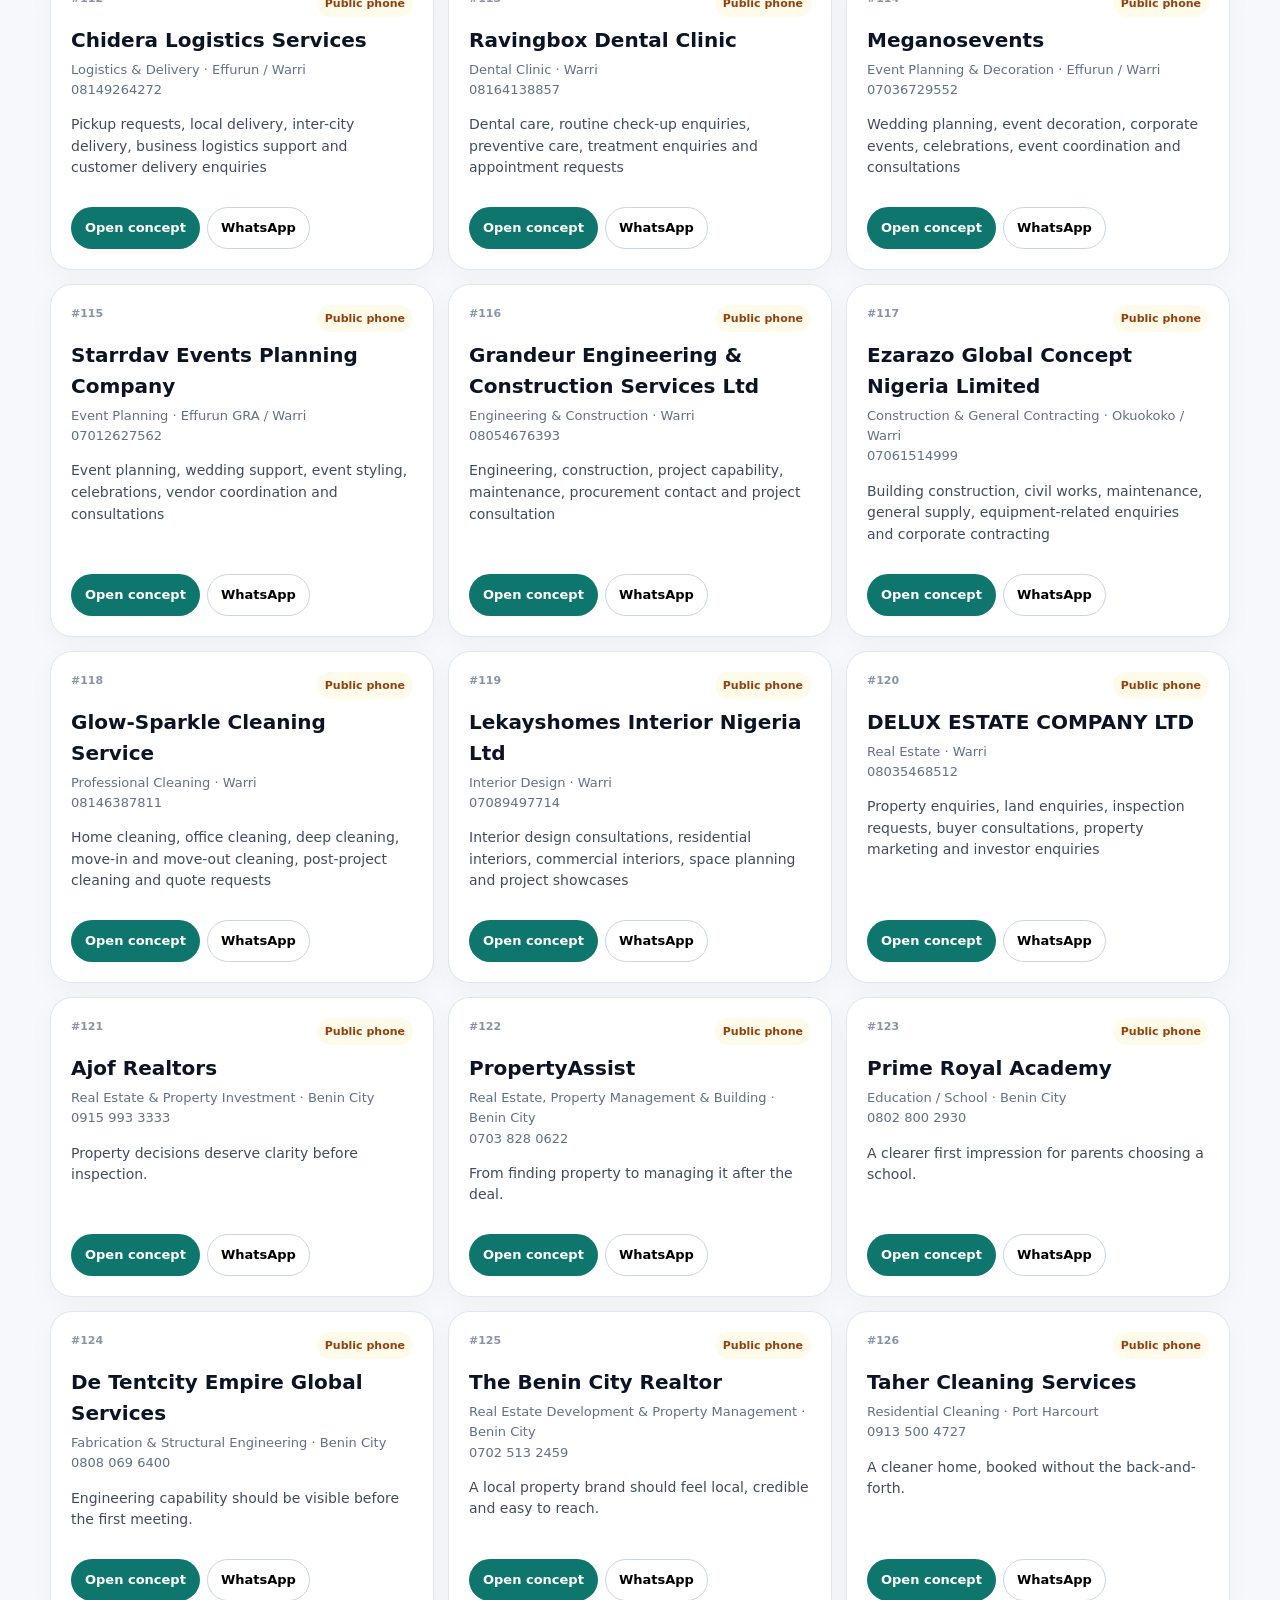
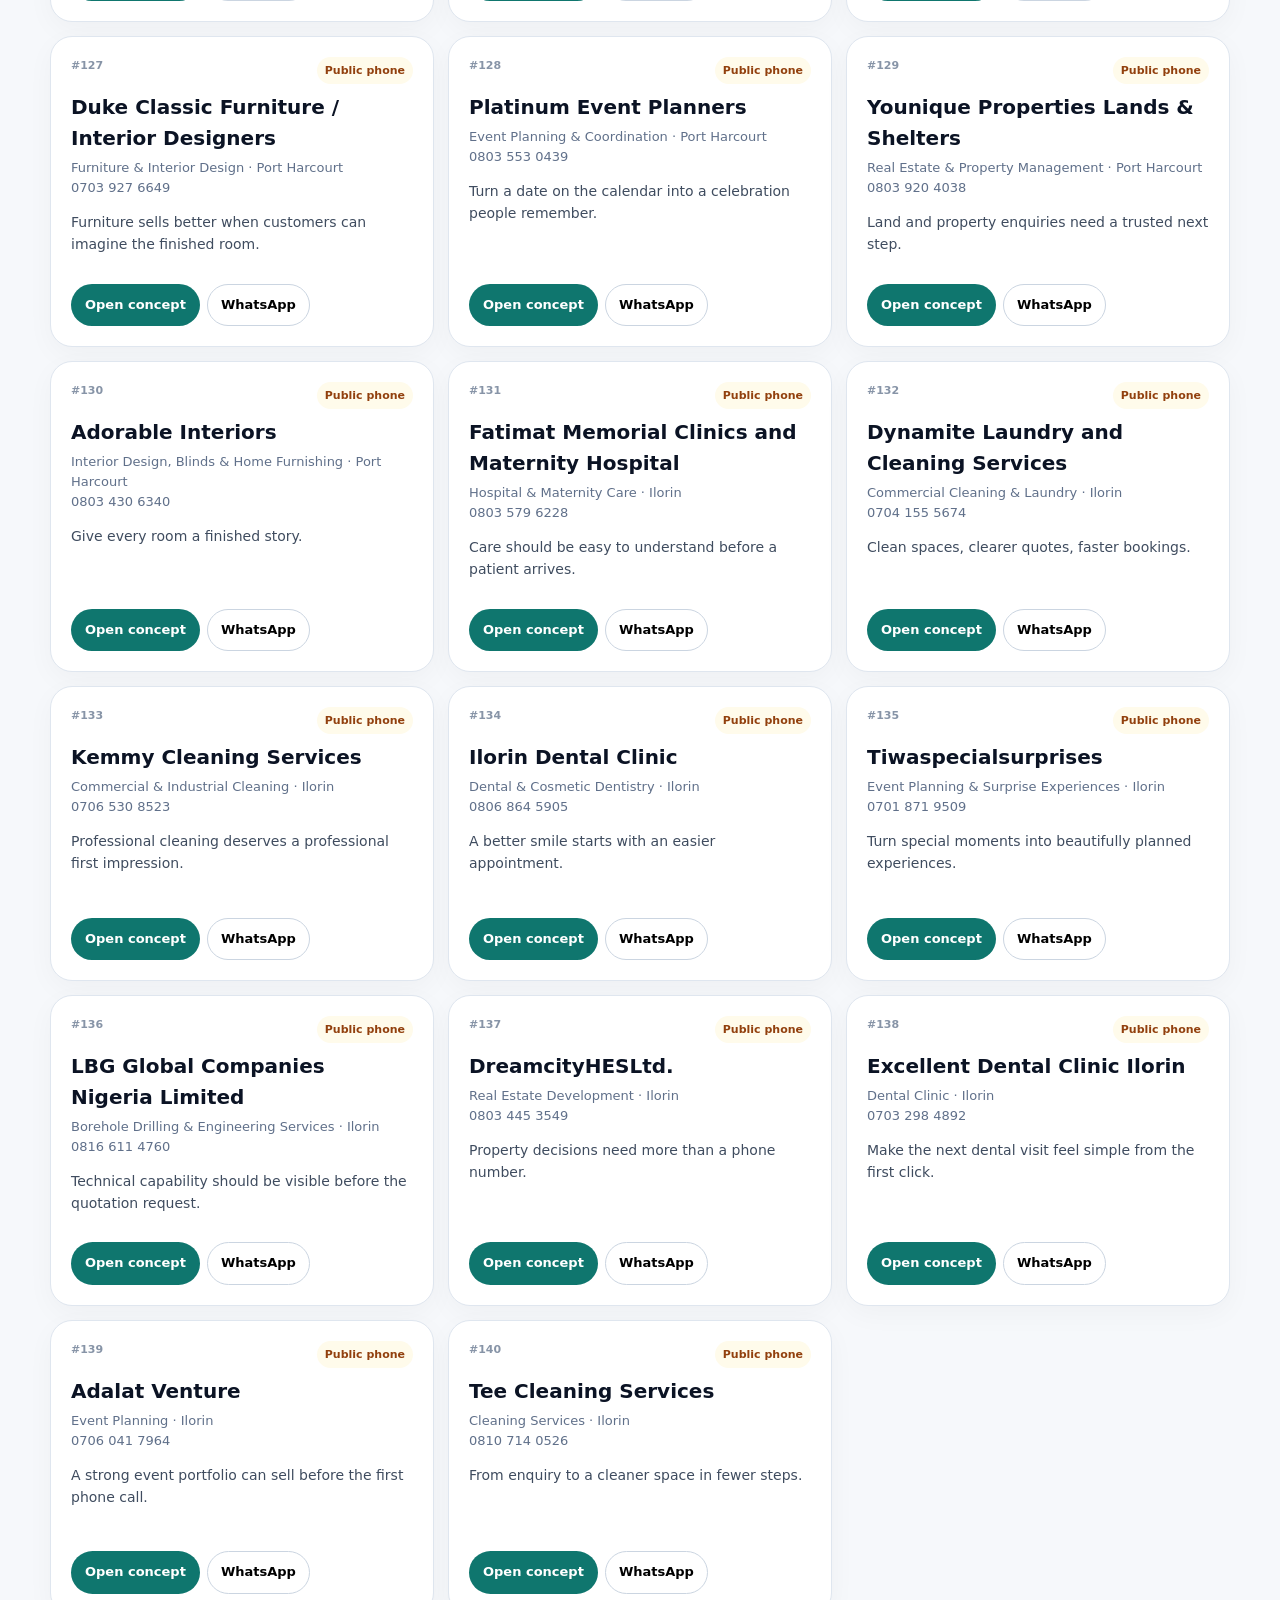
==== commit c8f74c91: "Load September 8 prospects" ====
--- a/index.html
+++ b/index.html
@@ -1 +1 @@
-<!doctype html><html lang="en"><head><meta charset="utf-8"><meta name="viewport" content="width=device-width,initial-scale=1"><meta name="robots" content="noindex,nofollow"><meta name="theme-color" content="#0b1324"><title>Nigeria Business Website Concepts</title><link rel="stylesheet" href="/styles100.css"></head><body><div id="app"></div><script src="/p1.js"></script><script src="/p2.js"></script><script src="/p3.js"></script><script src="/p4.js"></script><script src="/p5.js"></script><script src="/p6.js"></script><script src="/app110.js"></script></body></html>+<!doctype html><html lang="en"><head><meta charset="utf-8"><meta name="viewport" content="width=device-width,initial-scale=1"><meta name="robots" content="noindex,nofollow"><meta name="theme-color" content="#0b1324"><title>Nigeria Business Website Concepts</title><link rel="stylesheet" href="/styles100.css"></head><body><div id="app"></div><script src="/p1.js"></script><script src="/p2.js"></script><script src="/p3.js"></script><script src="/p4.js"></script><script src="/p5.js"></script><script src="/p6.js"></script><script src="/p7.js"></script><script src="/app111.js"></script></body></html>
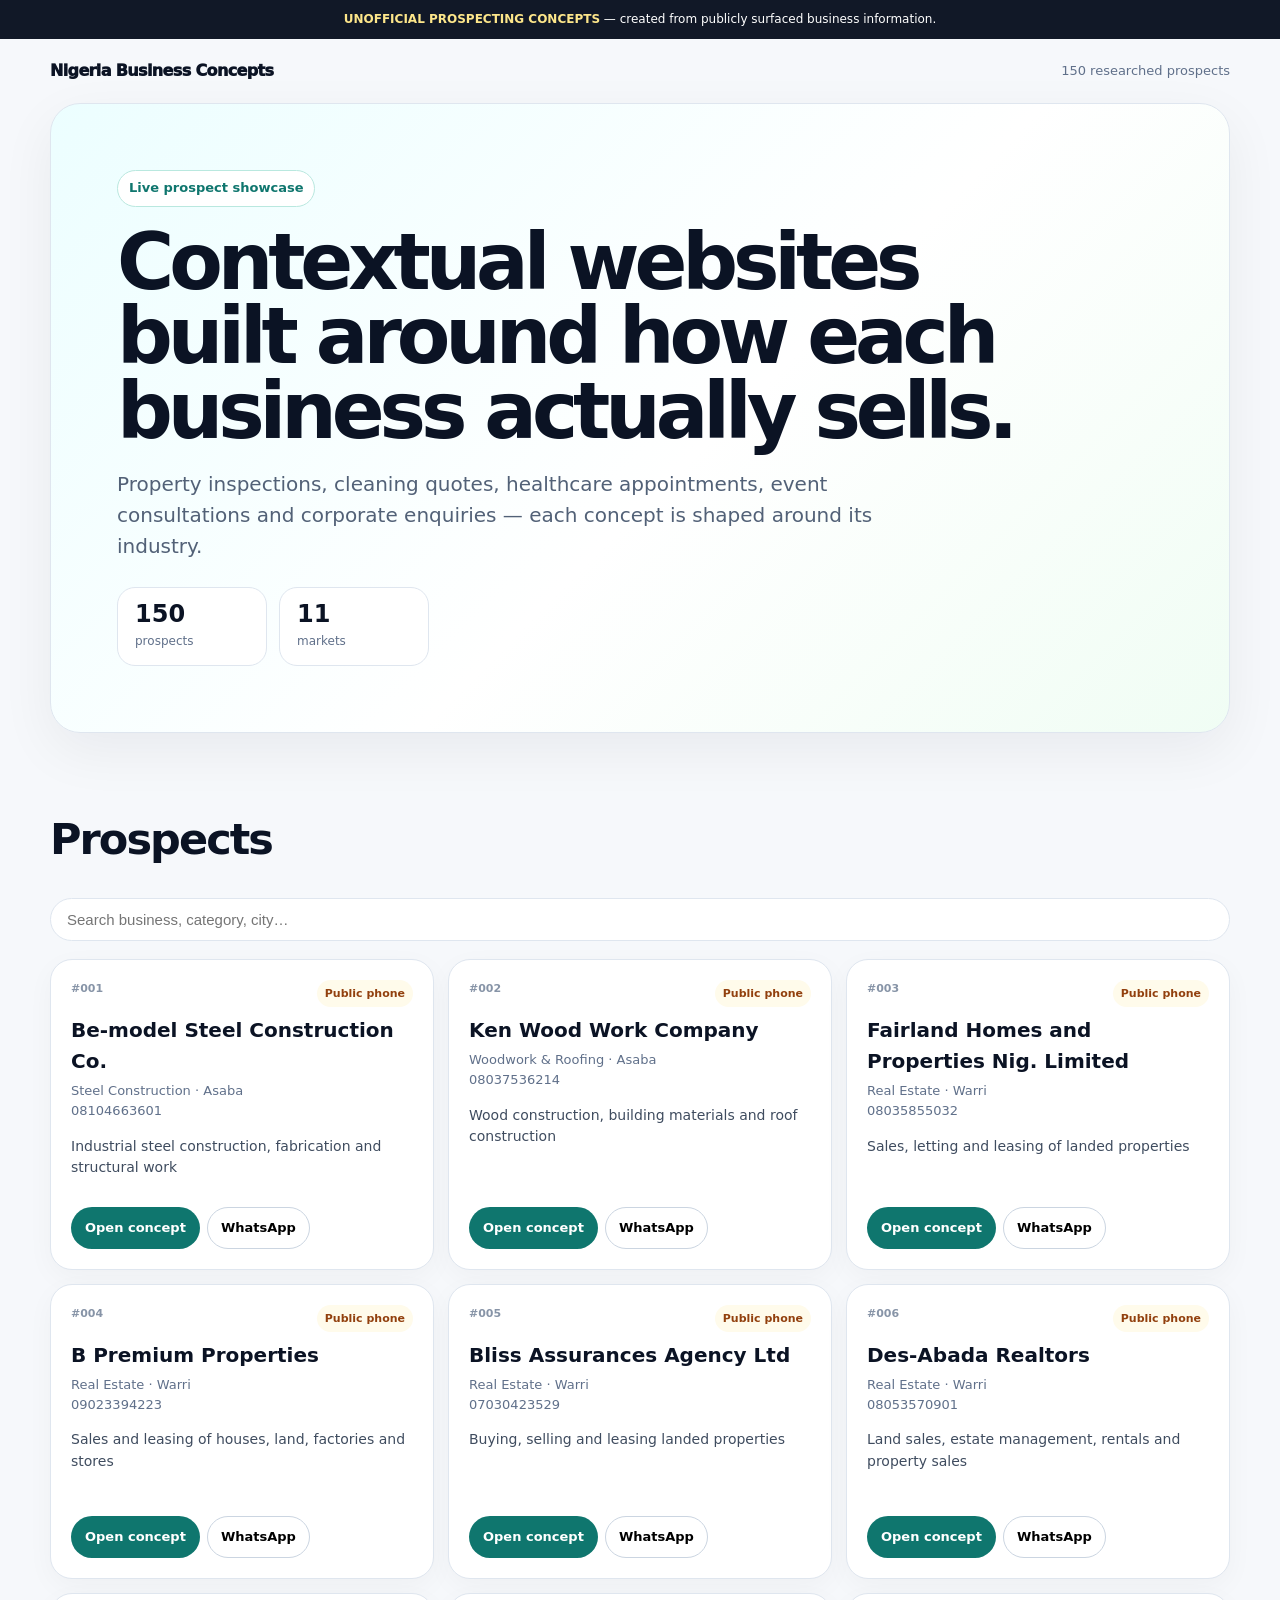
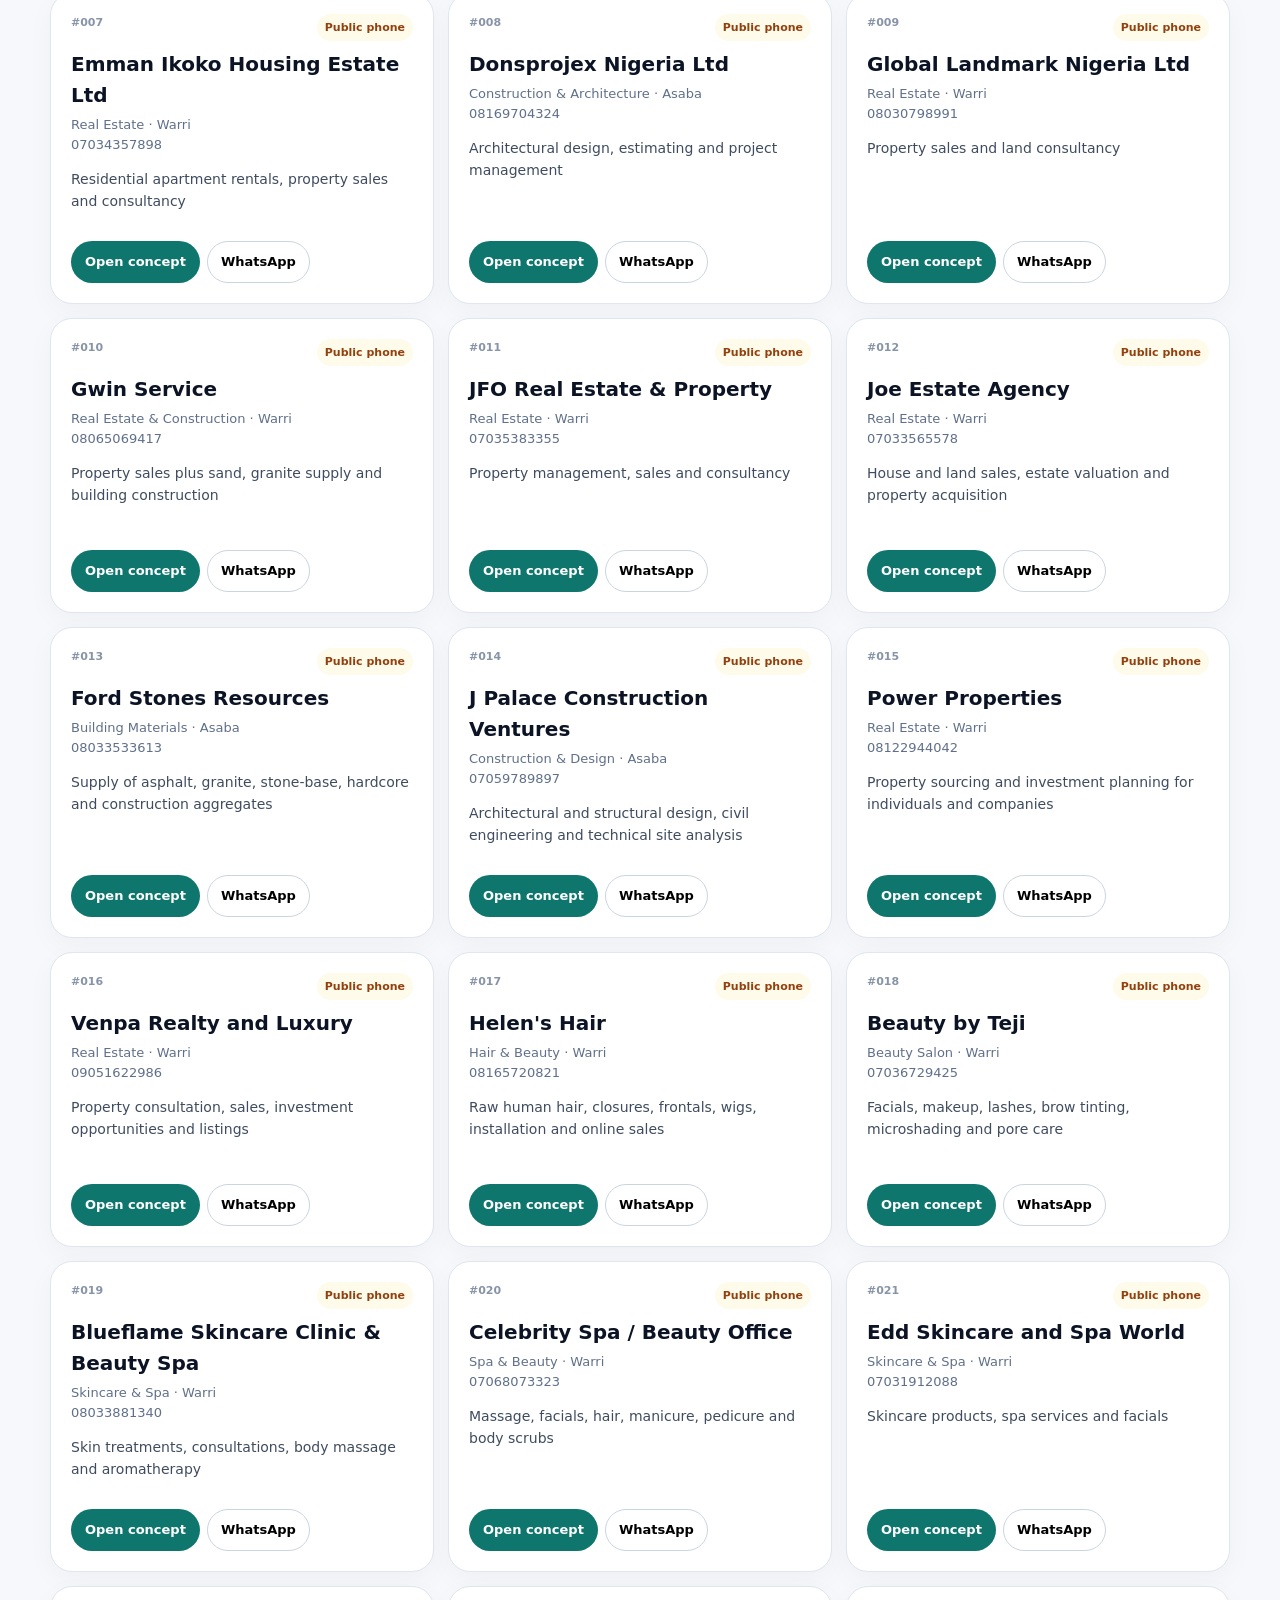
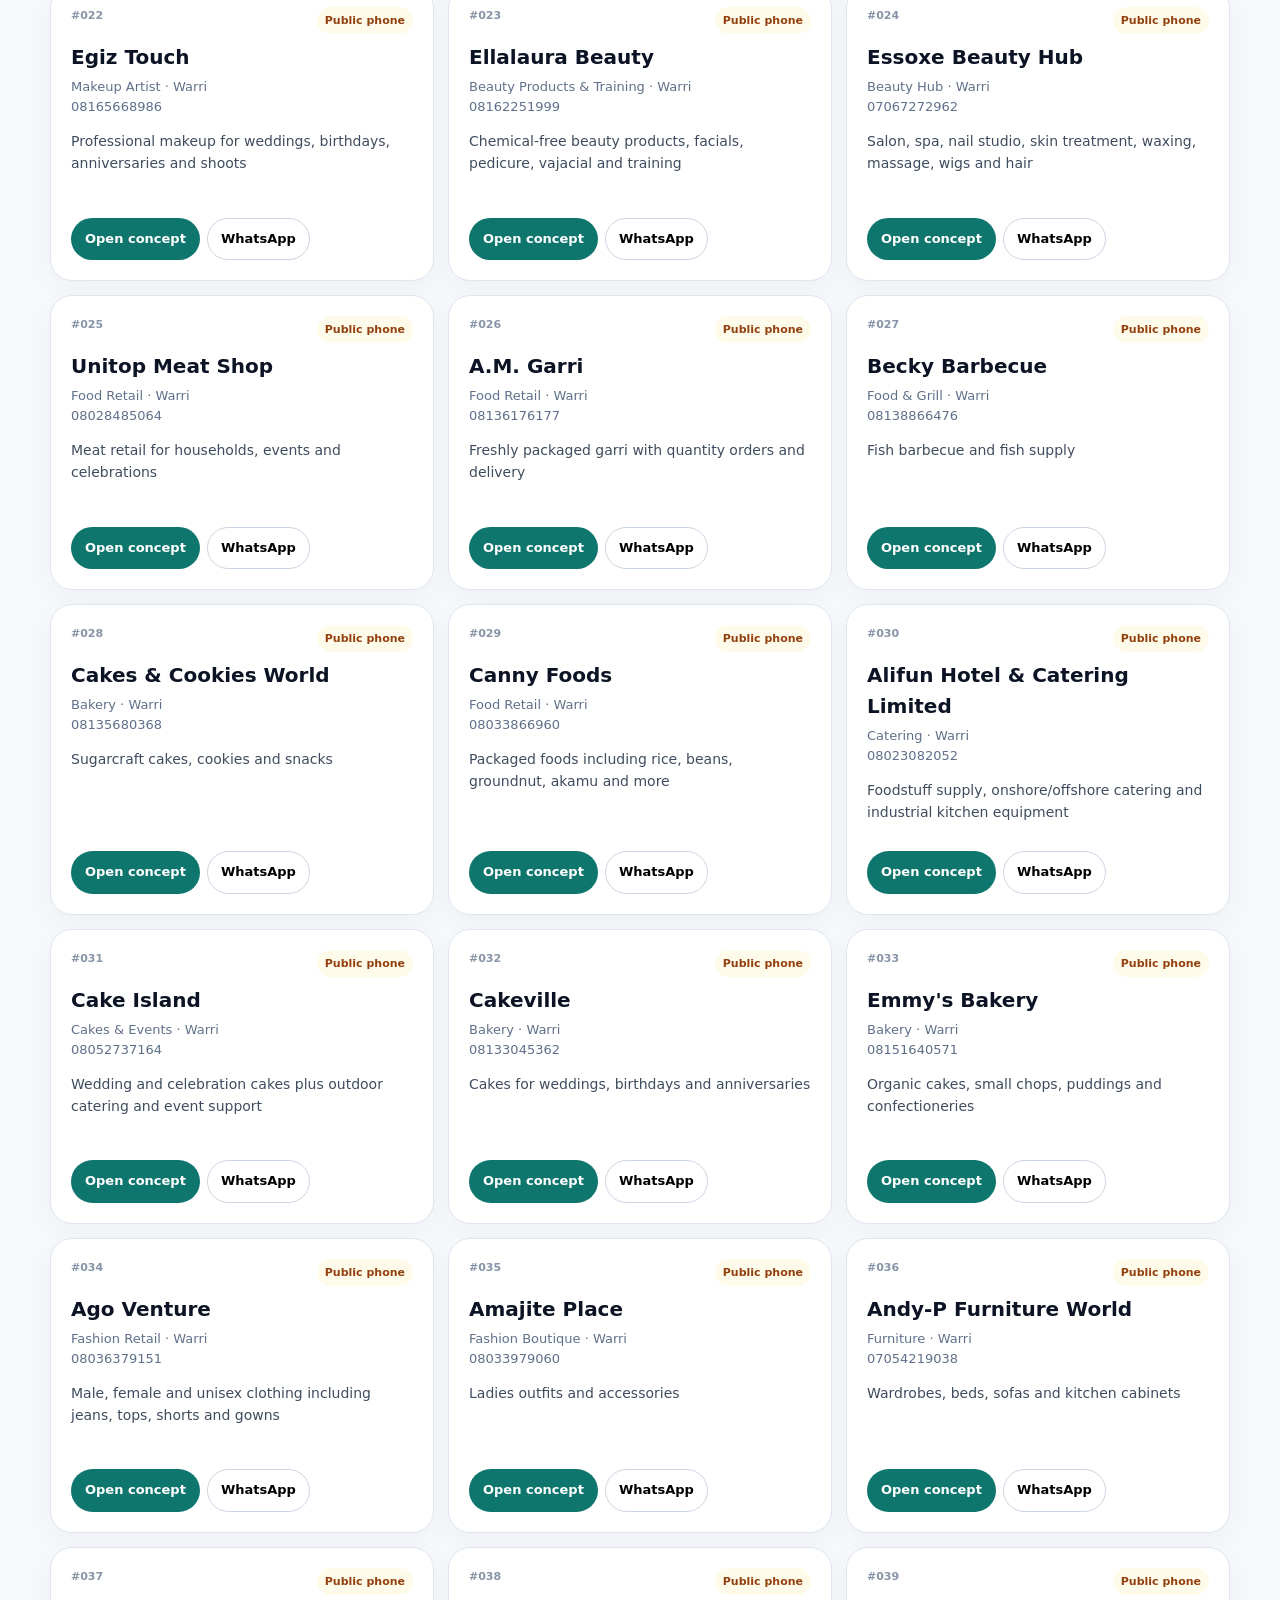
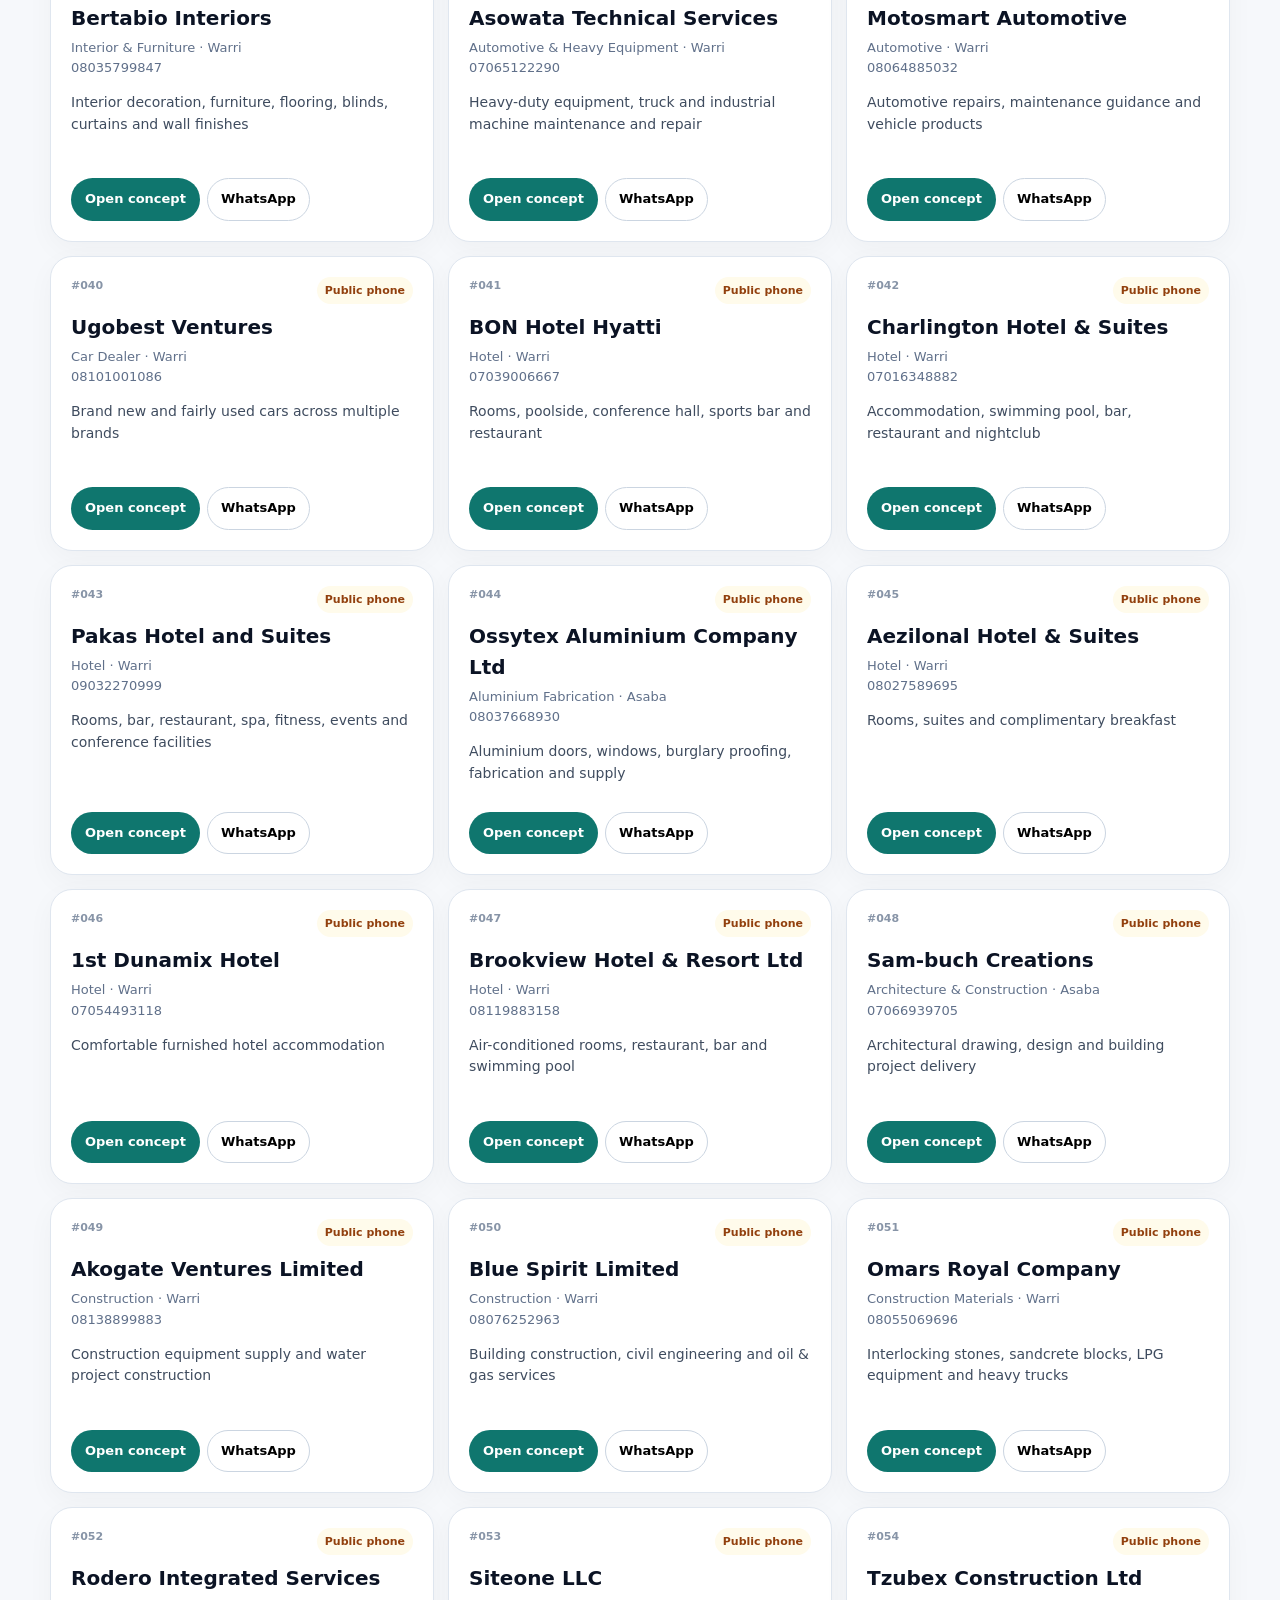
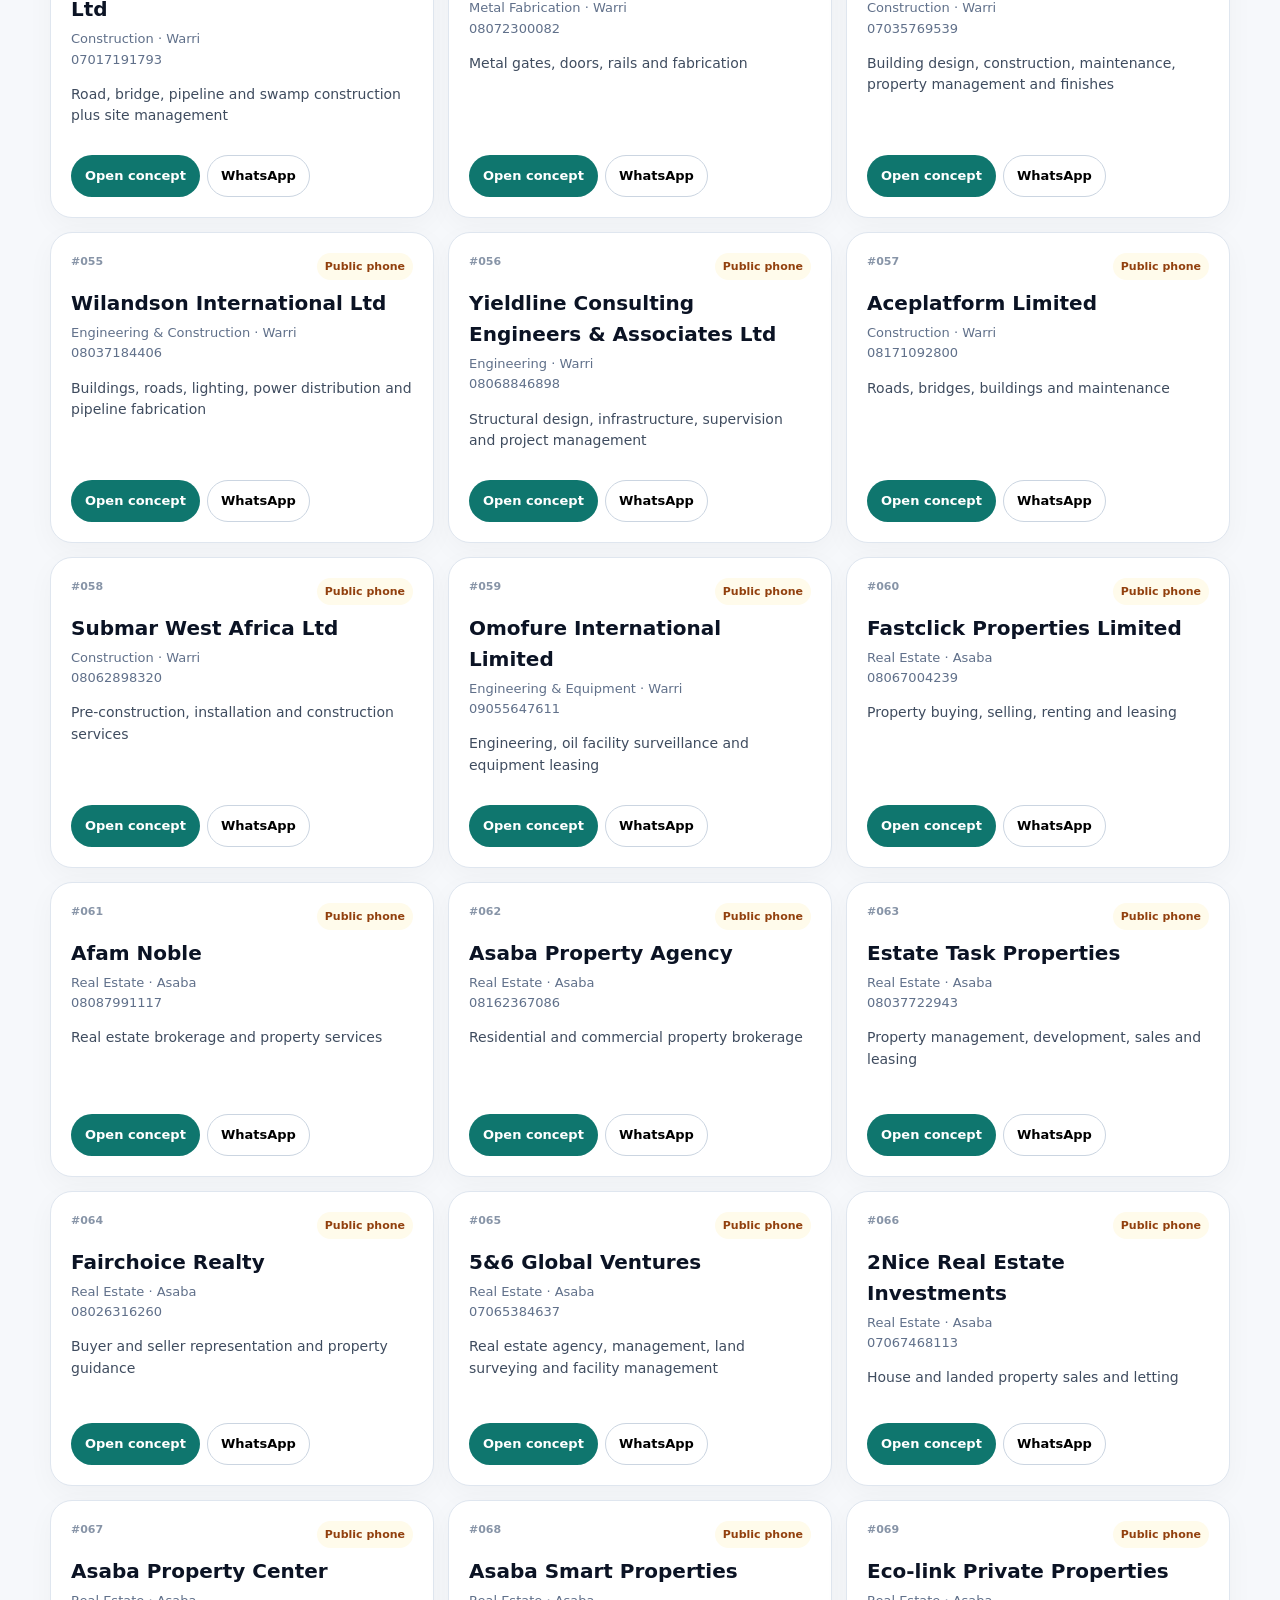
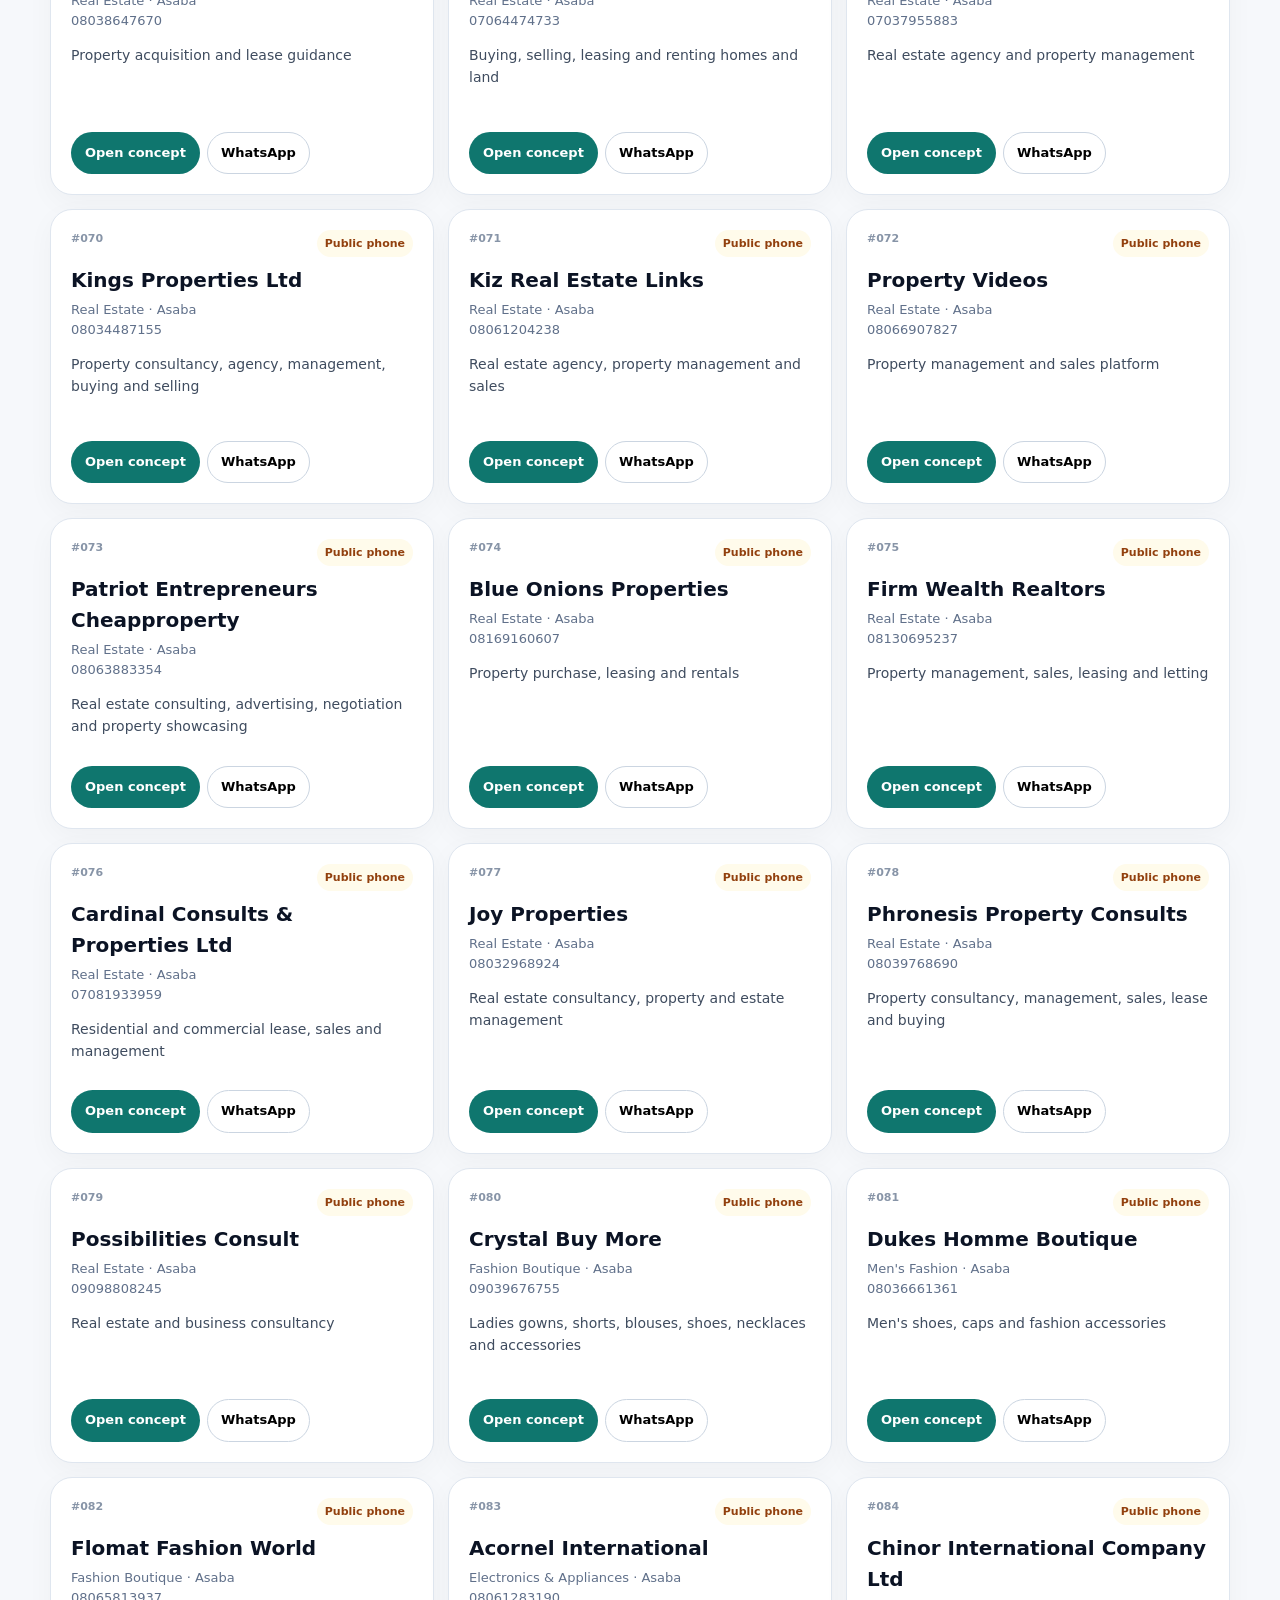
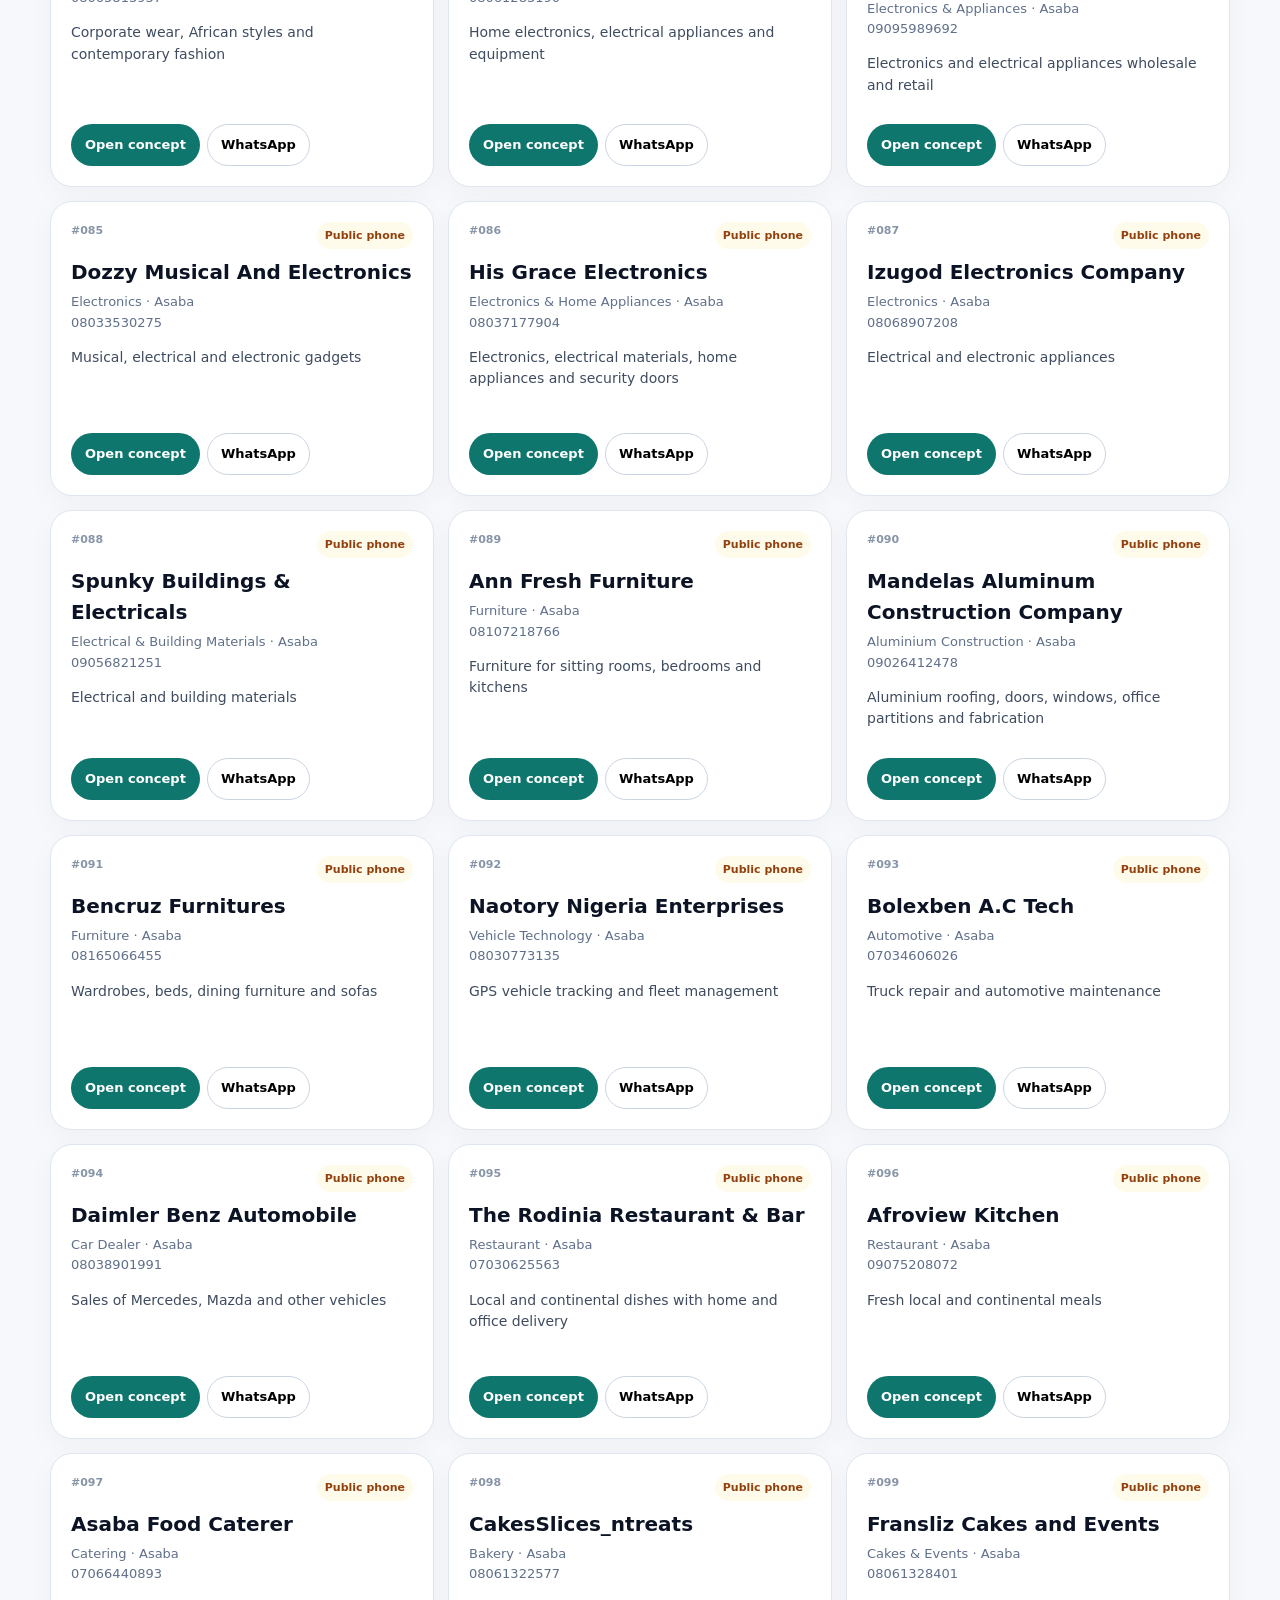
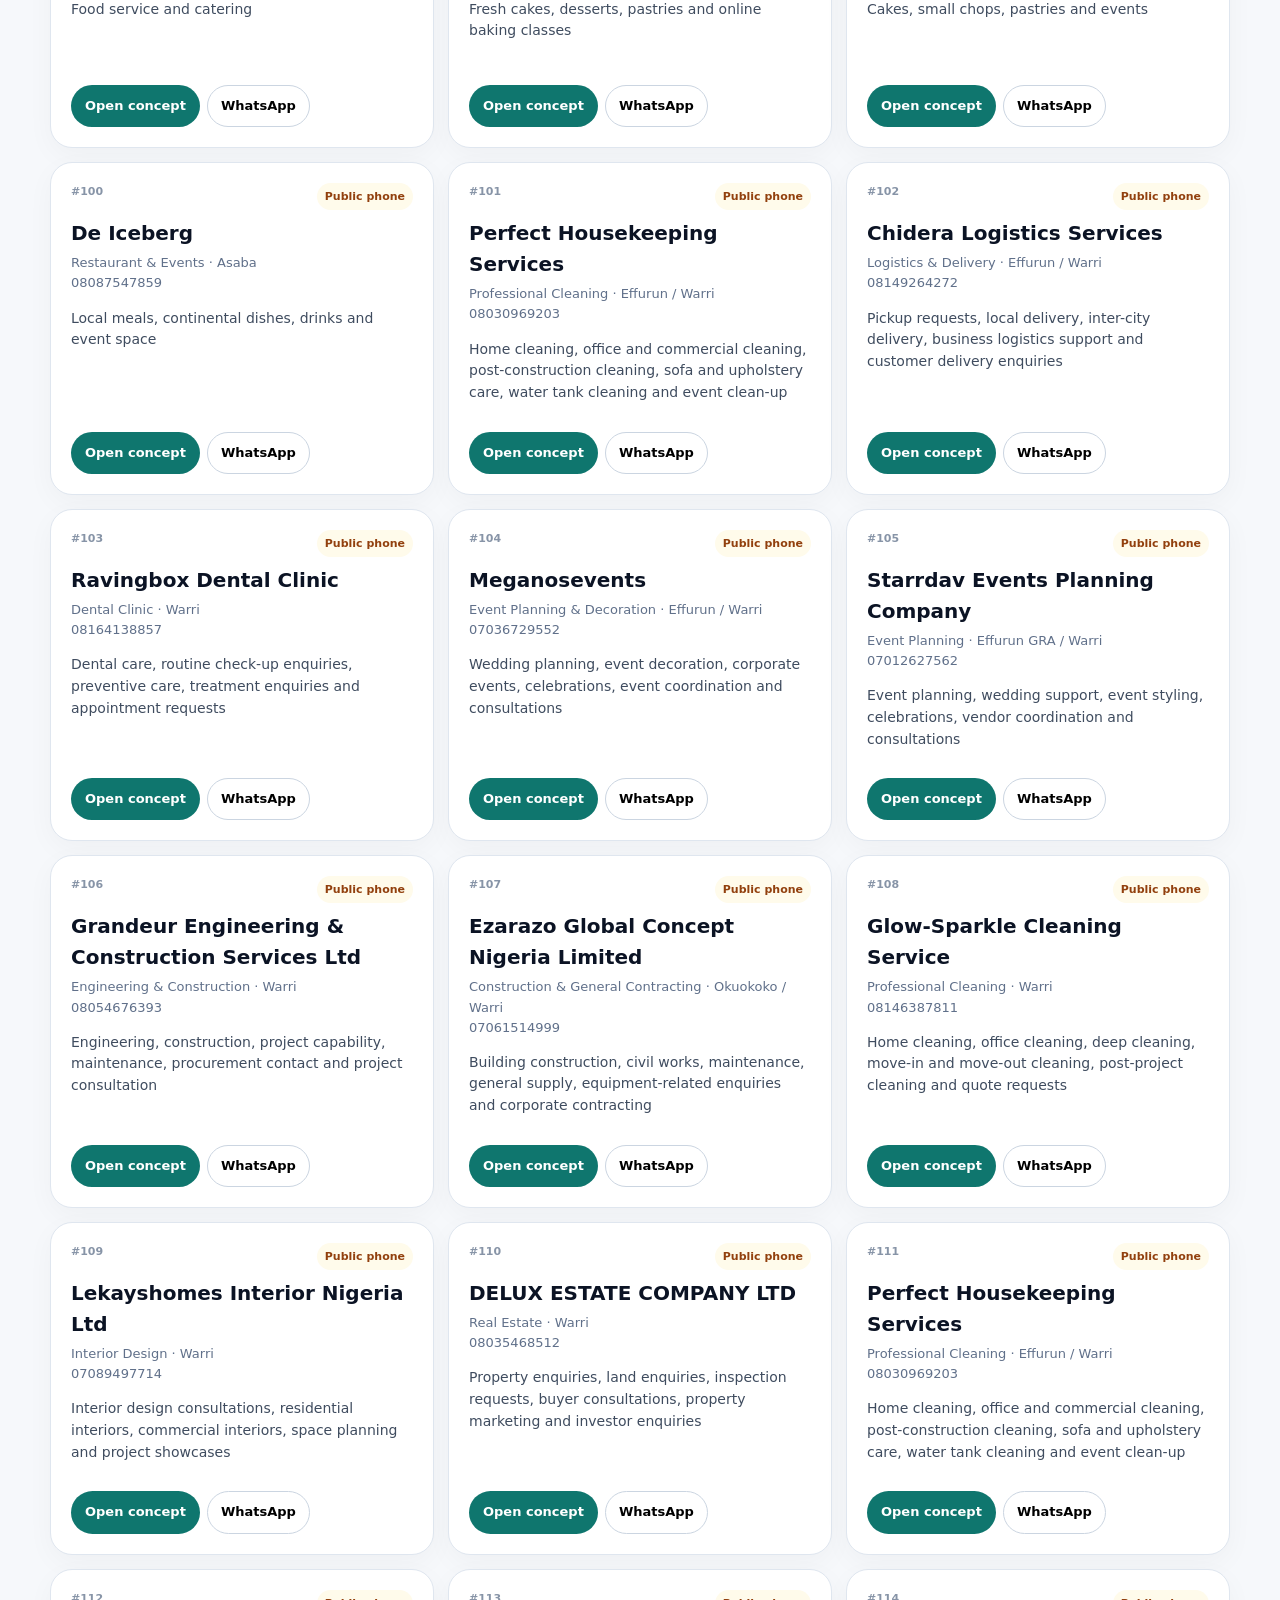
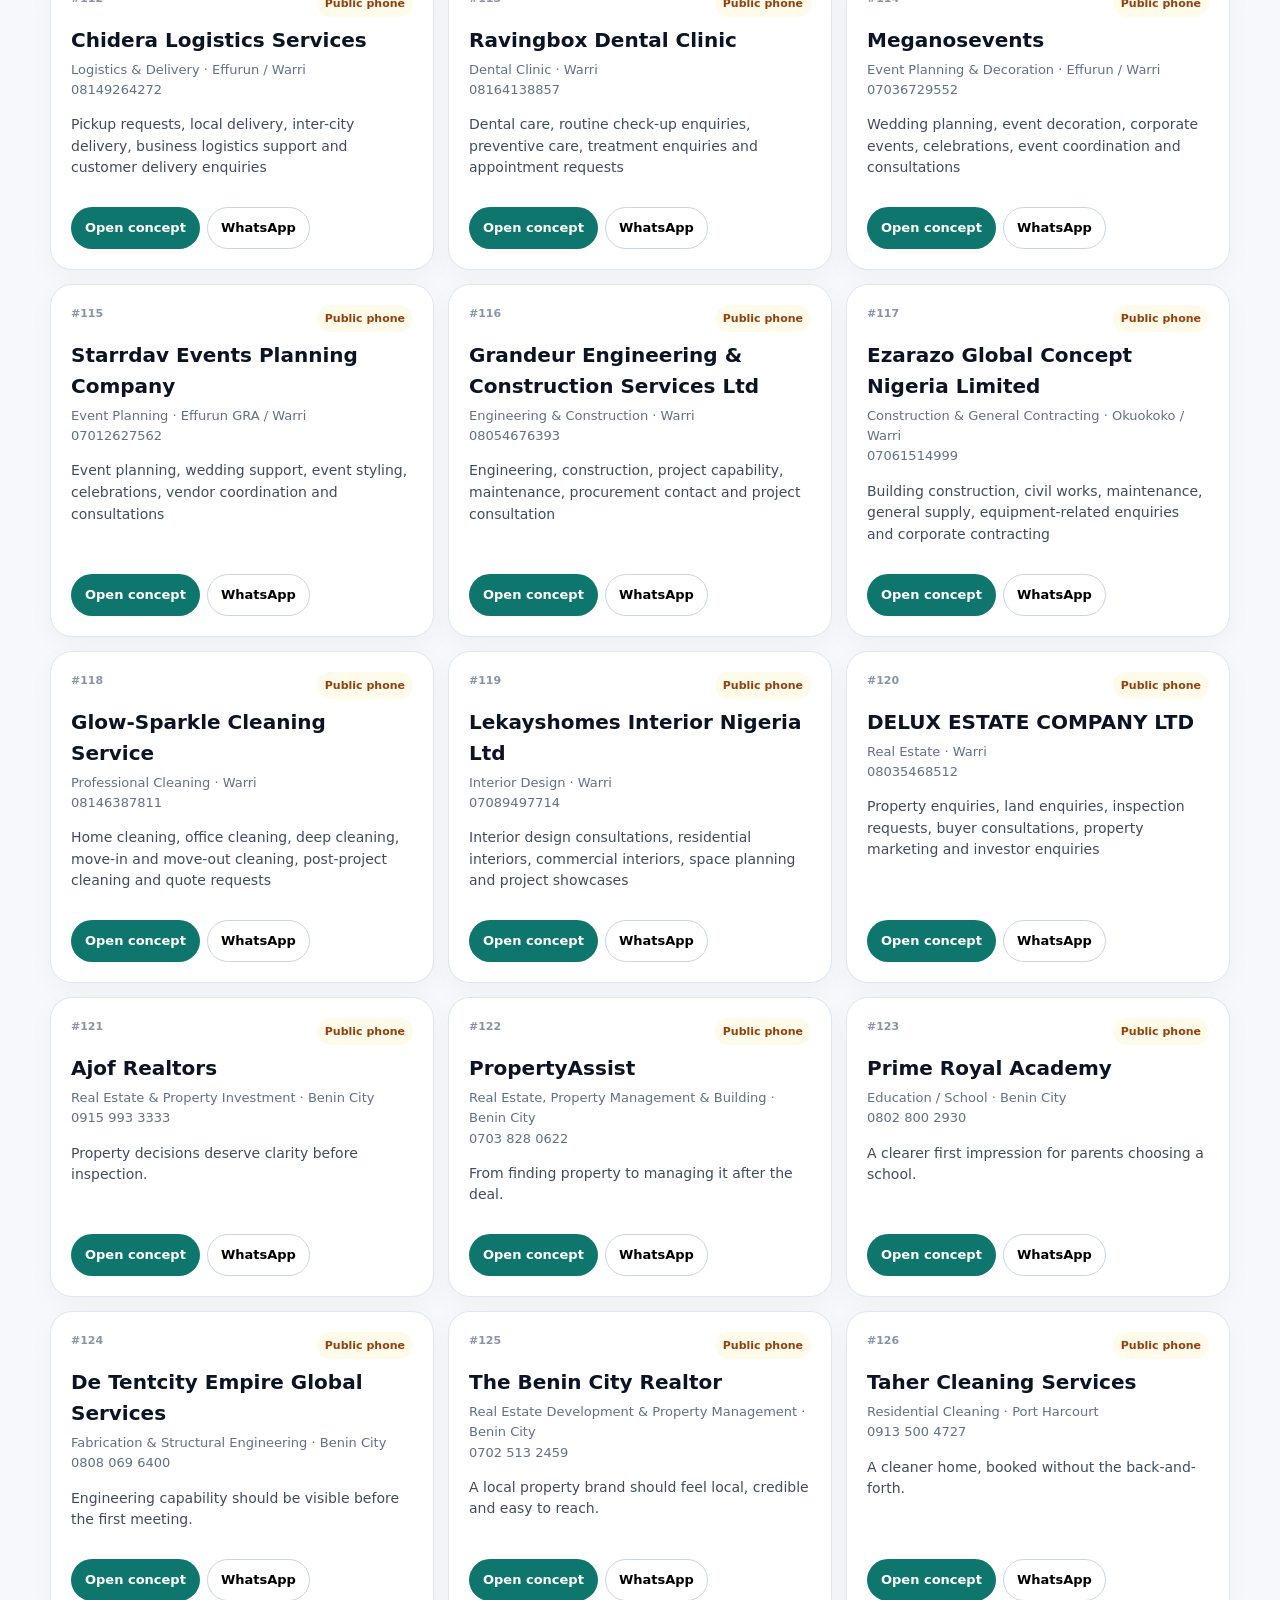
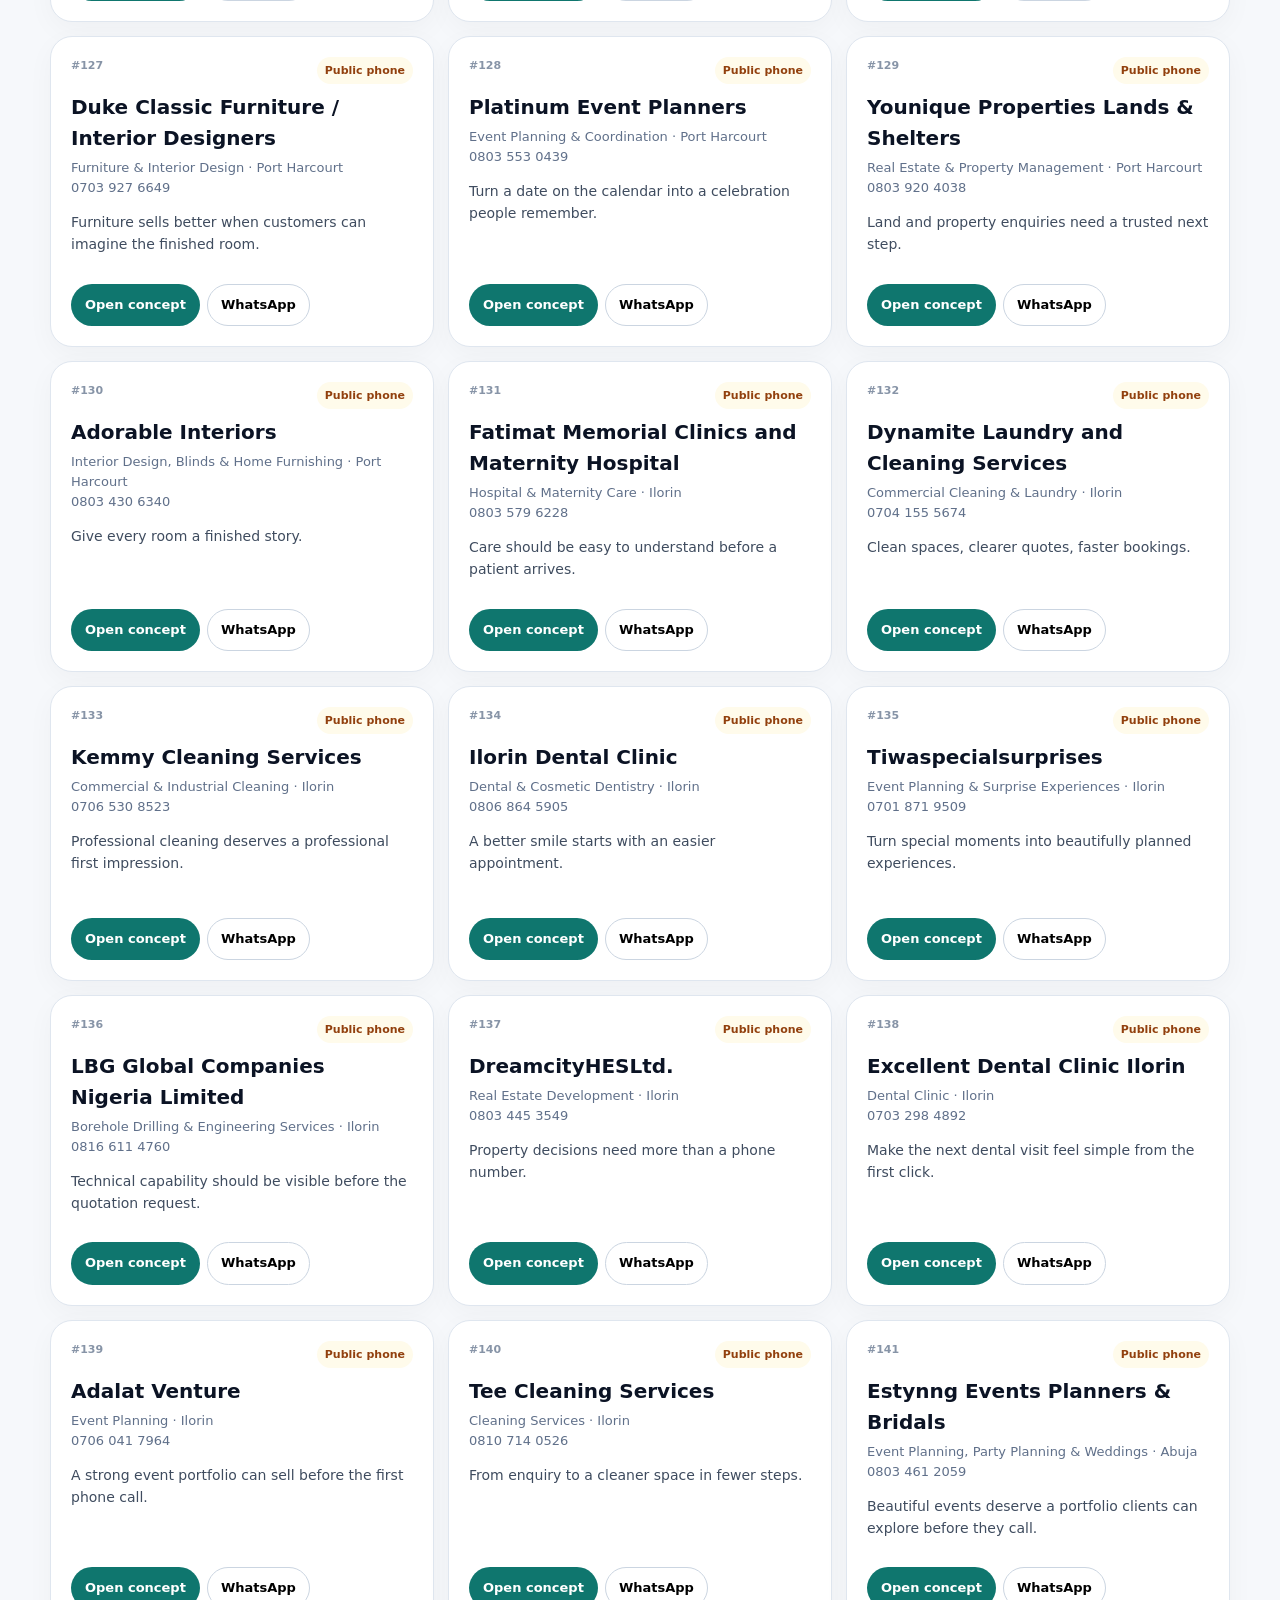
==== commit 0089cfd3: "Load September 9 prospect batch" ====
--- a/index.html
+++ b/index.html
@@ -1 +1 @@
-<!doctype html><html lang="en"><head><meta charset="utf-8"><meta name="viewport" content="width=device-width,initial-scale=1"><meta name="robots" content="noindex,nofollow"><meta name="theme-color" content="#0b1324"><title>Nigeria Business Website Concepts</title><link rel="stylesheet" href="/styles100.css"></head><body><div id="app"></div><script src="/p1.js"></script><script src="/p2.js"></script><script src="/p3.js"></script><script src="/p4.js"></script><script src="/p5.js"></script><script src="/p6.js"></script><script src="/p7.js"></script><script src="/app111.js"></script></body></html>+<!doctype html><html lang="en"><head><meta charset="utf-8"><meta name="viewport" content="width=device-width,initial-scale=1"><meta name="robots" content="noindex,nofollow"><meta name="theme-color" content="#0b1324"><title>Nigeria Business Website Concepts</title><link rel="stylesheet" href="/styles100.css"></head><body><div id="app"></div><script src="/p1.js"></script><script src="/p2.js"></script><script src="/p3.js"></script><script src="/p4.js"></script><script src="/p5.js"></script><script src="/p6.js"></script><script src="/p7.js"></script><script src="/p8.js"></script><script src="/app111.js"></script><script src="/append8.js"></script></body></html>
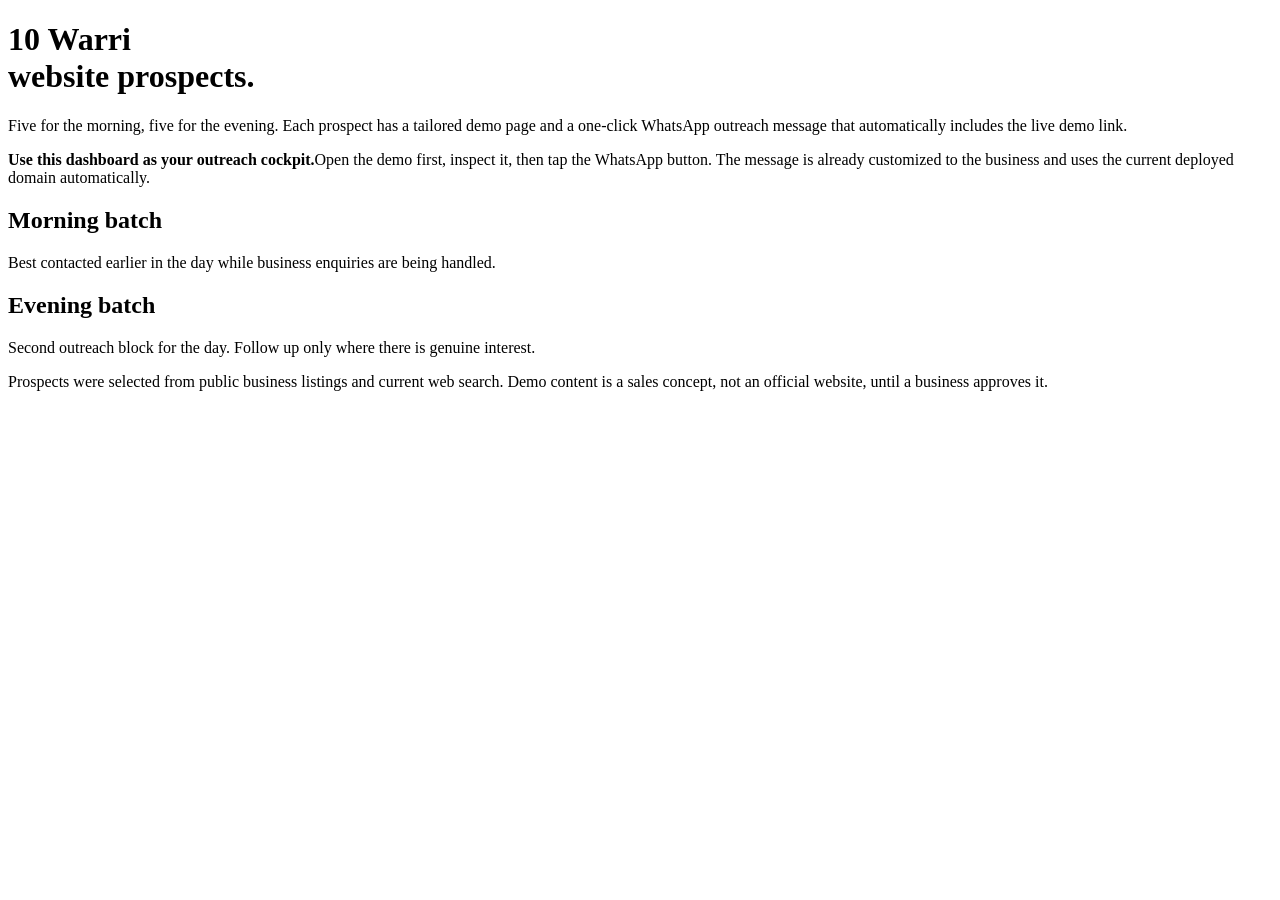
==== commit 4f30cd38: "Add outreach dashboard" ====
--- a/index.html
+++ b/index.html
@@ -1 +1 @@
-<!doctype html><html lang="en"><head><meta charset="utf-8"><meta name="viewport" content="width=device-width,initial-scale=1"><meta name="robots" content="noindex,nofollow"><meta name="theme-color" content="#0b1324"><title>Nigeria Business Website Concepts</title><link rel="stylesheet" href="/styles100.css"></head><body><div id="app"></div><script src="/p1.js"></script><script src="/p2.js"></script><script src="/p3.js"></script><script src="/p4.js"></script><script src="/p5.js"></script><script src="/p6.js"></script><script src="/p7.js"></script><script src="/p8.js"></script><script src="/app111.js"></script><script src="/append8.js"></script></body></html>+<!doctype html><html lang="en"><head><meta charset="utf-8"><meta name="viewport" content="width=device-width,initial-scale=1"><meta name="robots" content="noindex,nofollow"><title>Warri Website Prospects — Morning & Evening</title><meta name="description" content="Private outreach dashboard for tailored website prospects in Warri, Delta State."><link rel="stylesheet" href="dashboard.css"></head><body><main class="shell"><header class="dash-head"><div><h1>10 Warri<br>website prospects.</h1><p>Five for the morning, five for the evening. Each prospect has a tailored demo page and a one-click WhatsApp outreach message that automatically includes the live demo link.</p></div><div class="note"><b>Use this dashboard as your outreach cockpit.</b>Open the demo first, inspect it, then tap the WhatsApp button. The message is already customized to the business and uses the current deployed domain automatically.</div></header><section class="section"><h2>Morning batch</h2><p>Best contacted earlier in the day while business enquiries are being handled.</p><div class="cards" id="morning"></div></section><section class="section"><h2>Evening batch</h2><p>Second outreach block for the day. Follow up only where there is genuine interest.</p><div class="cards" id="evening"></div></section><footer class="footer">Prospects were selected from public business listings and current web search. Demo content is a sales concept, not an official website, until a business approves it.</footer></main><script src="dashboard.js"></script></body></html>
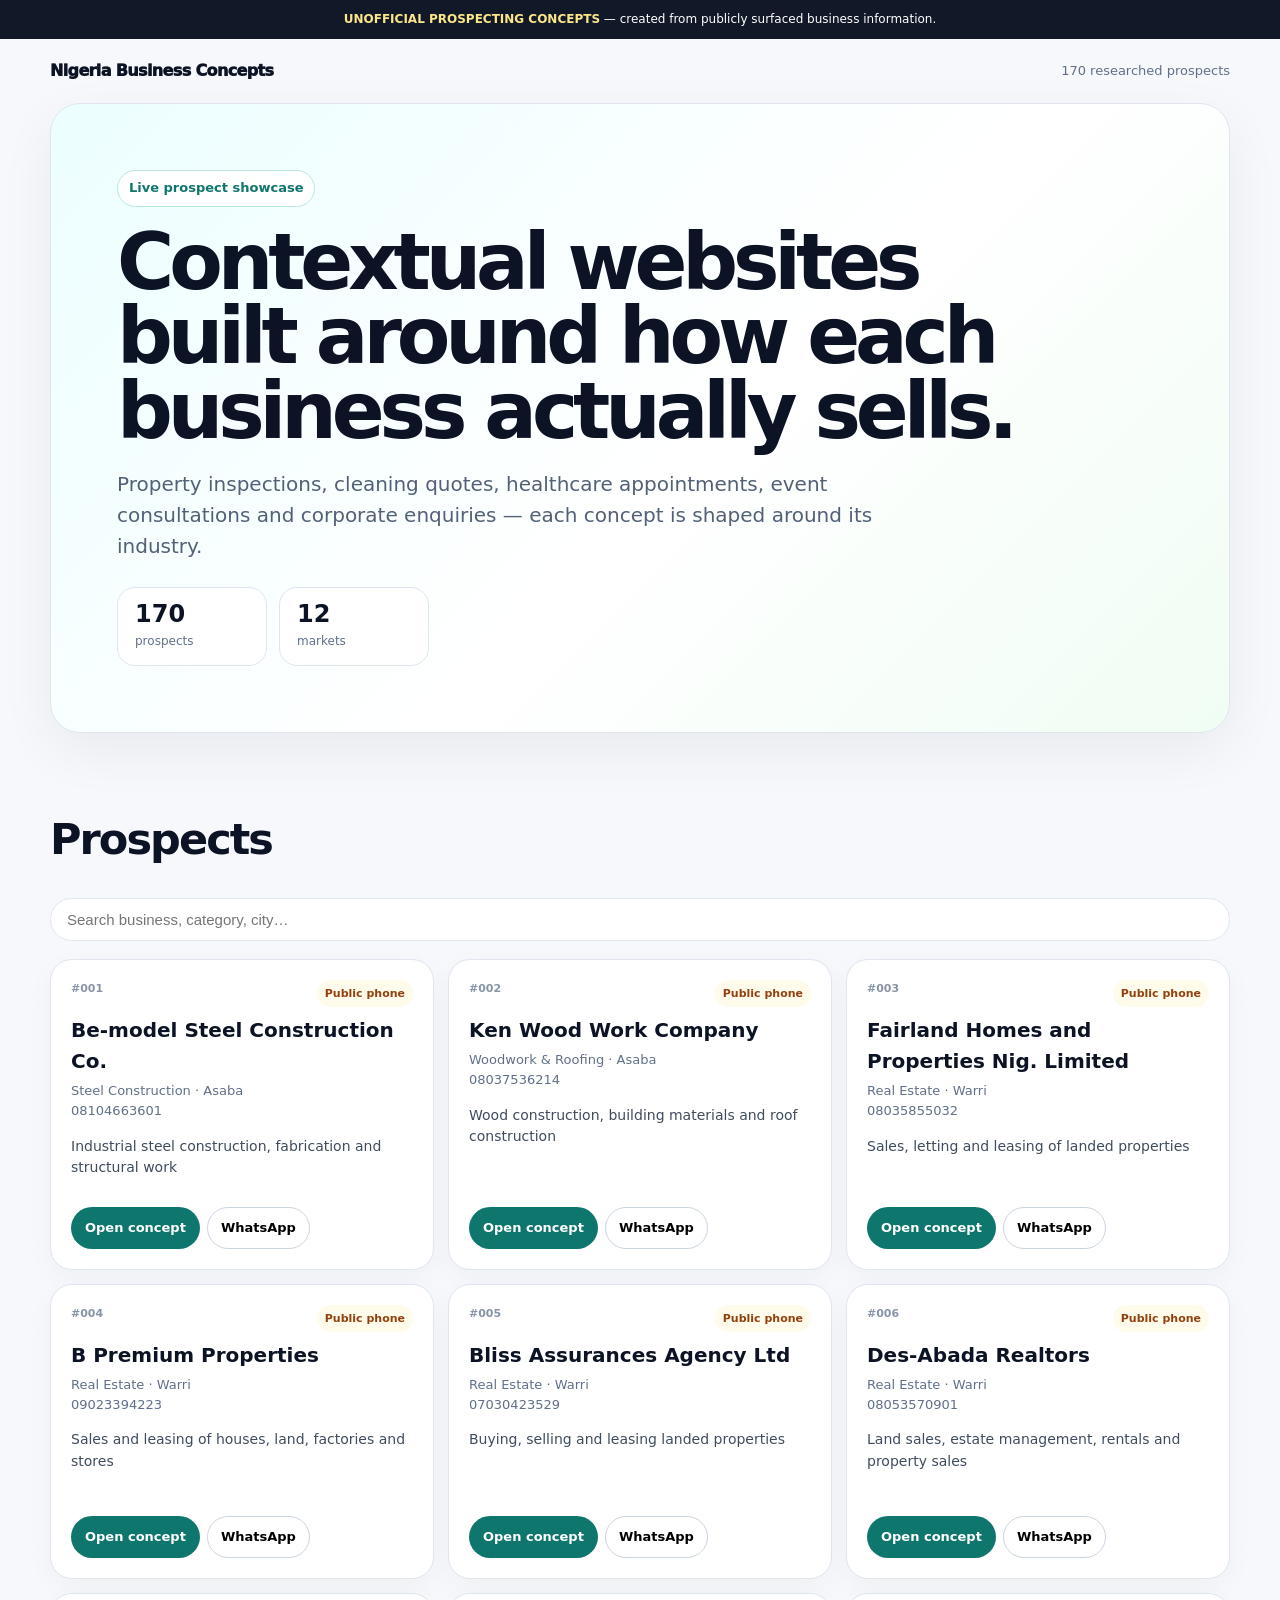
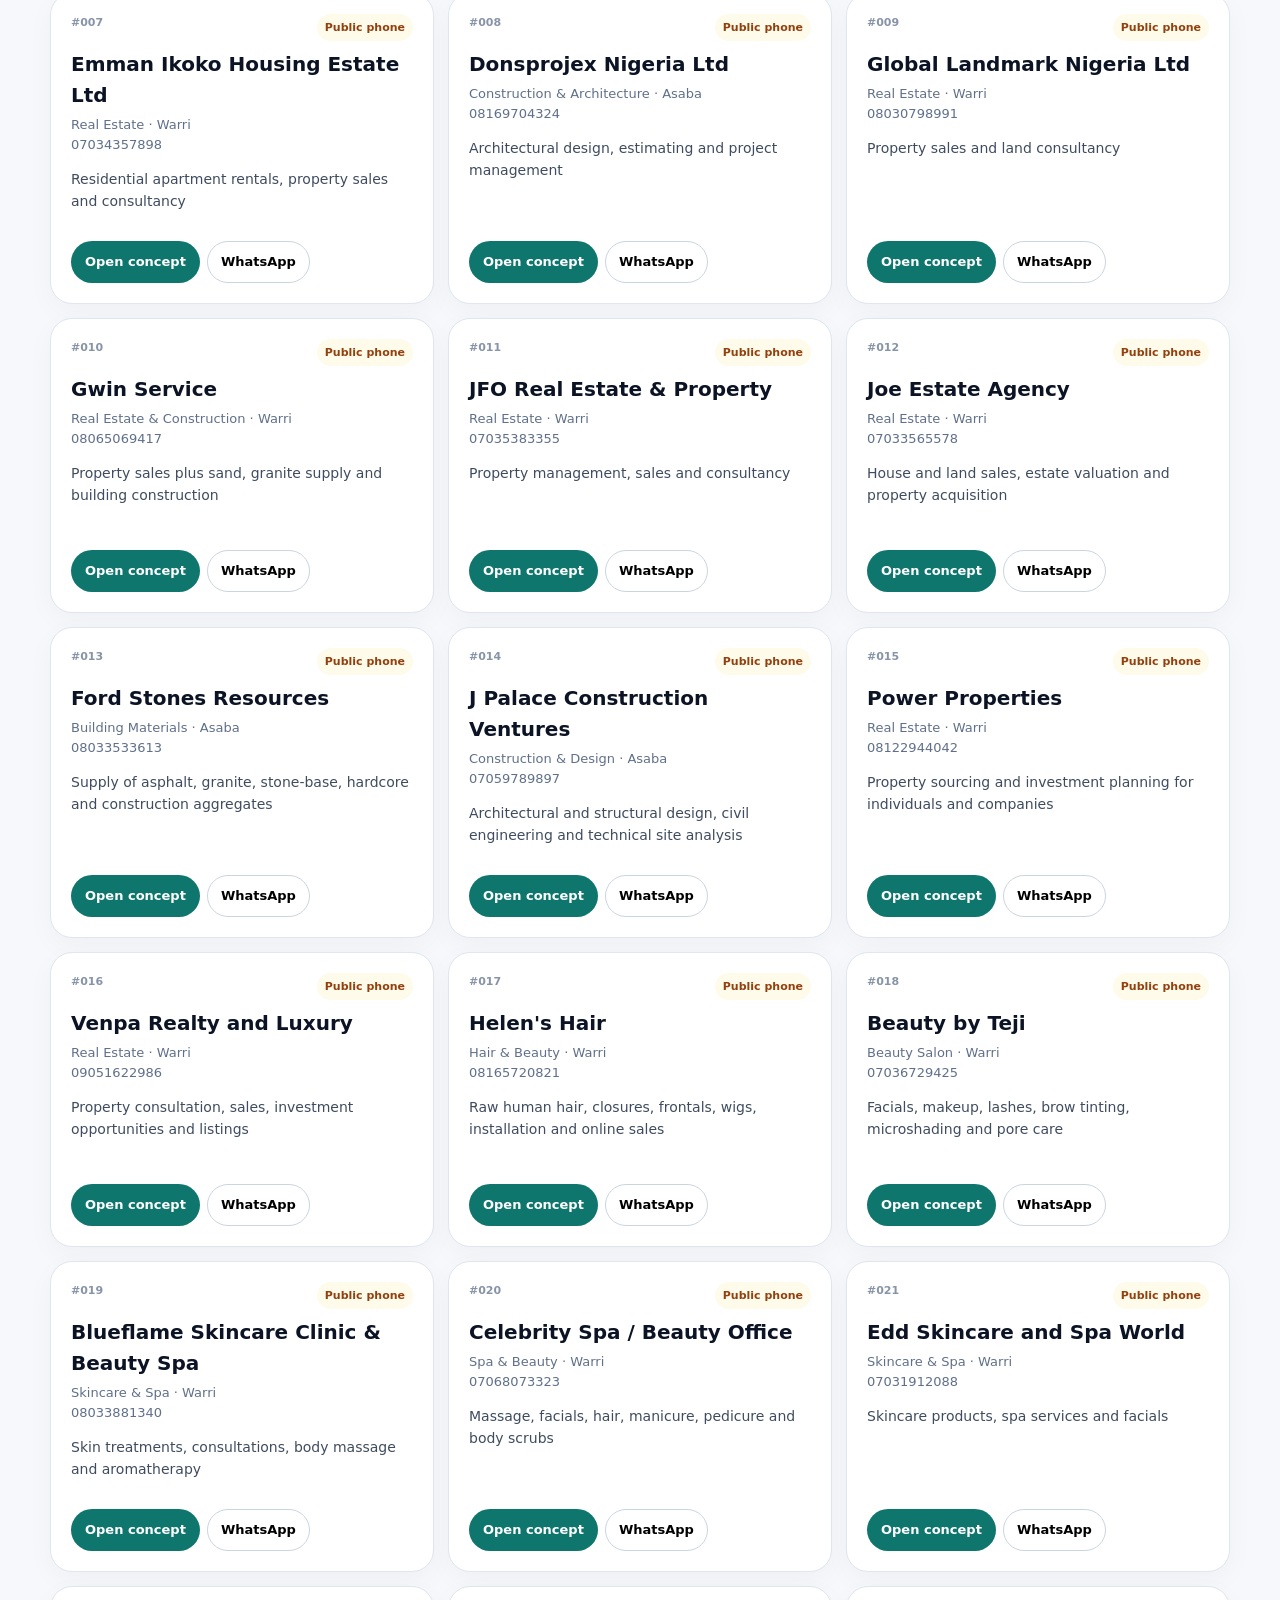
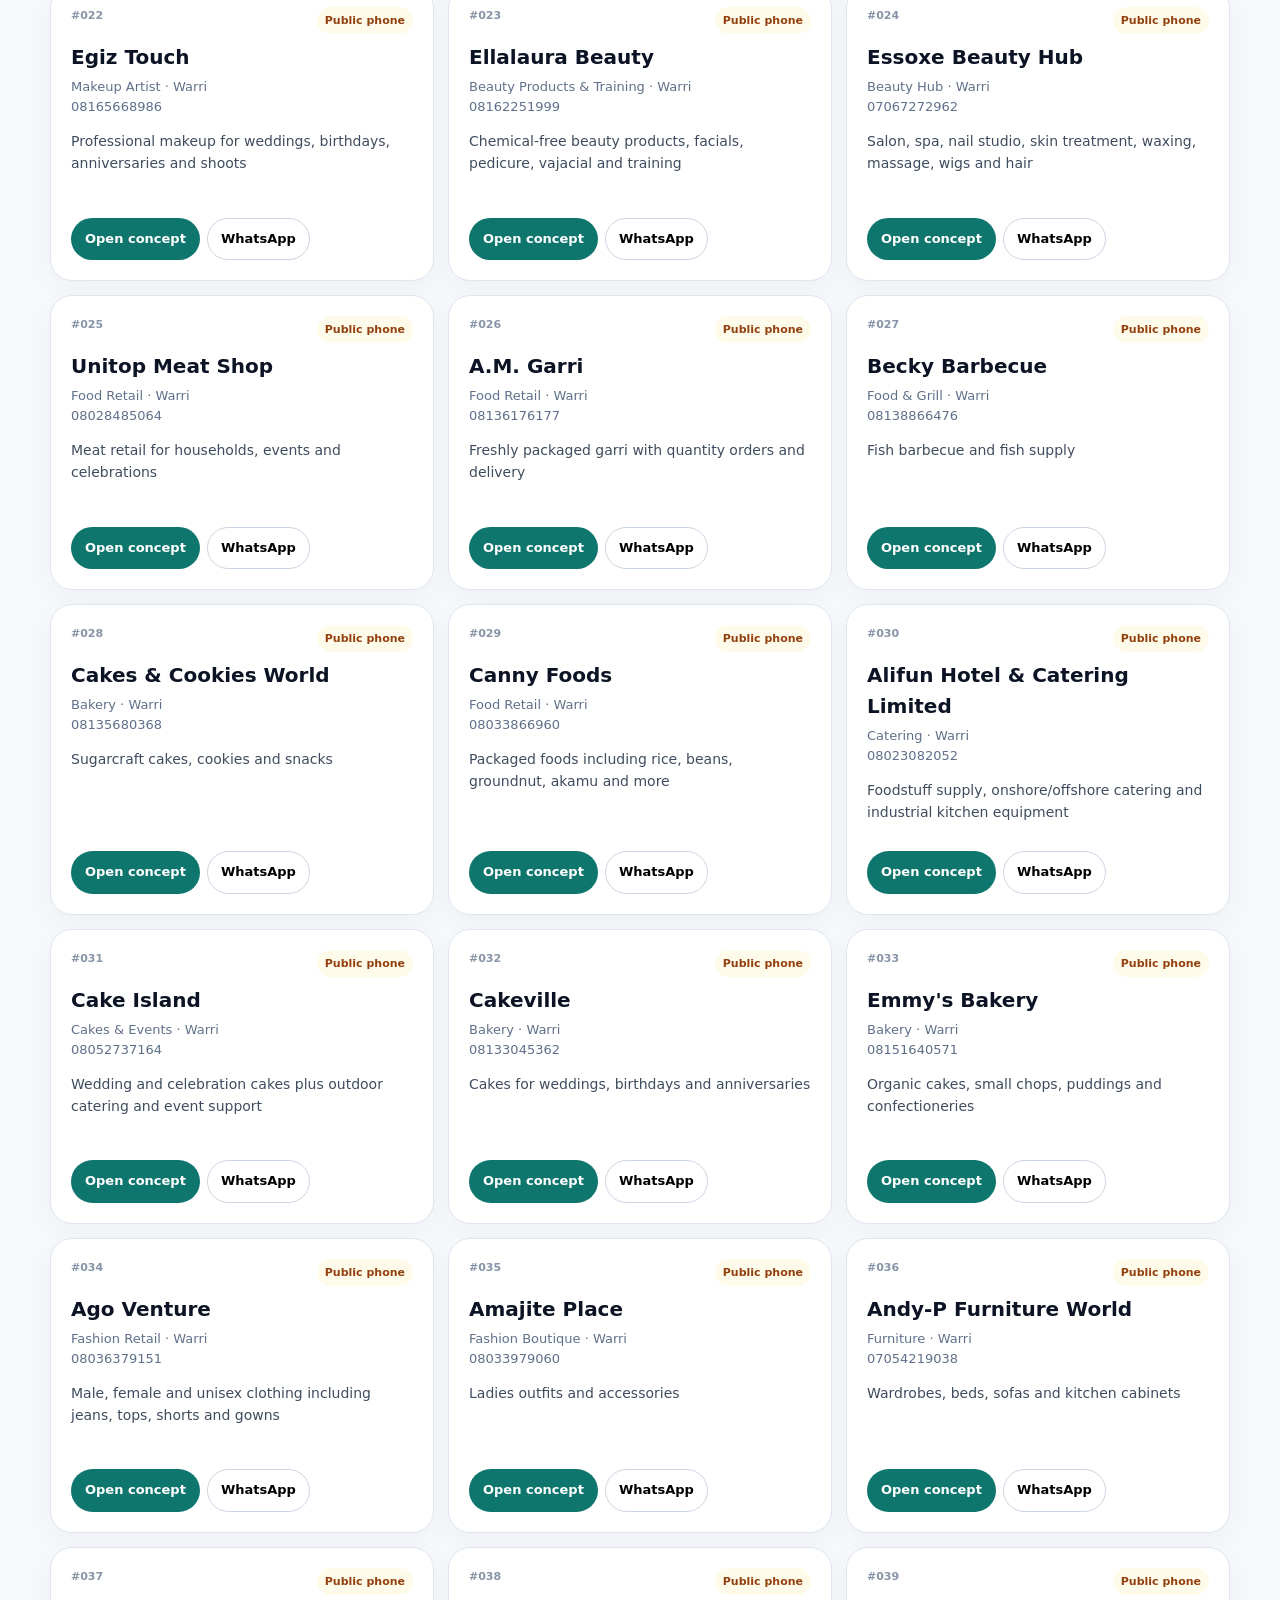
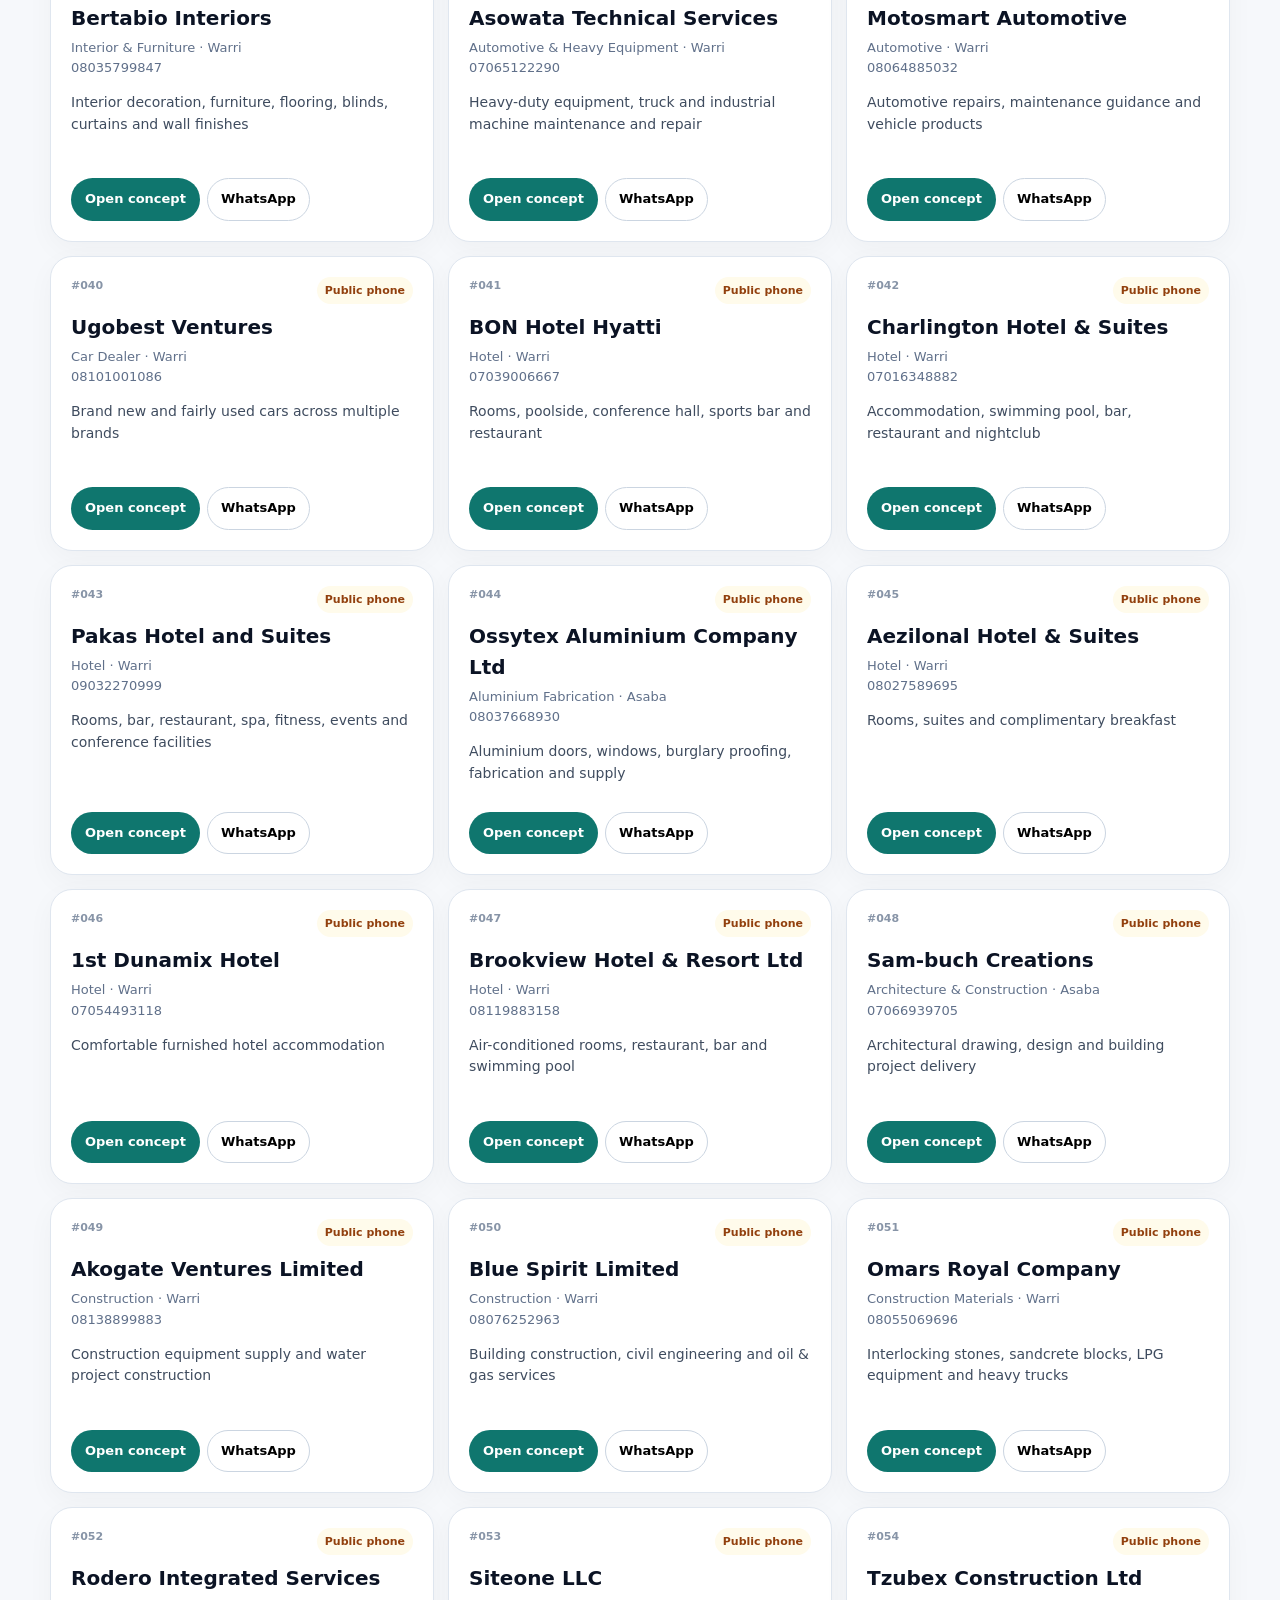
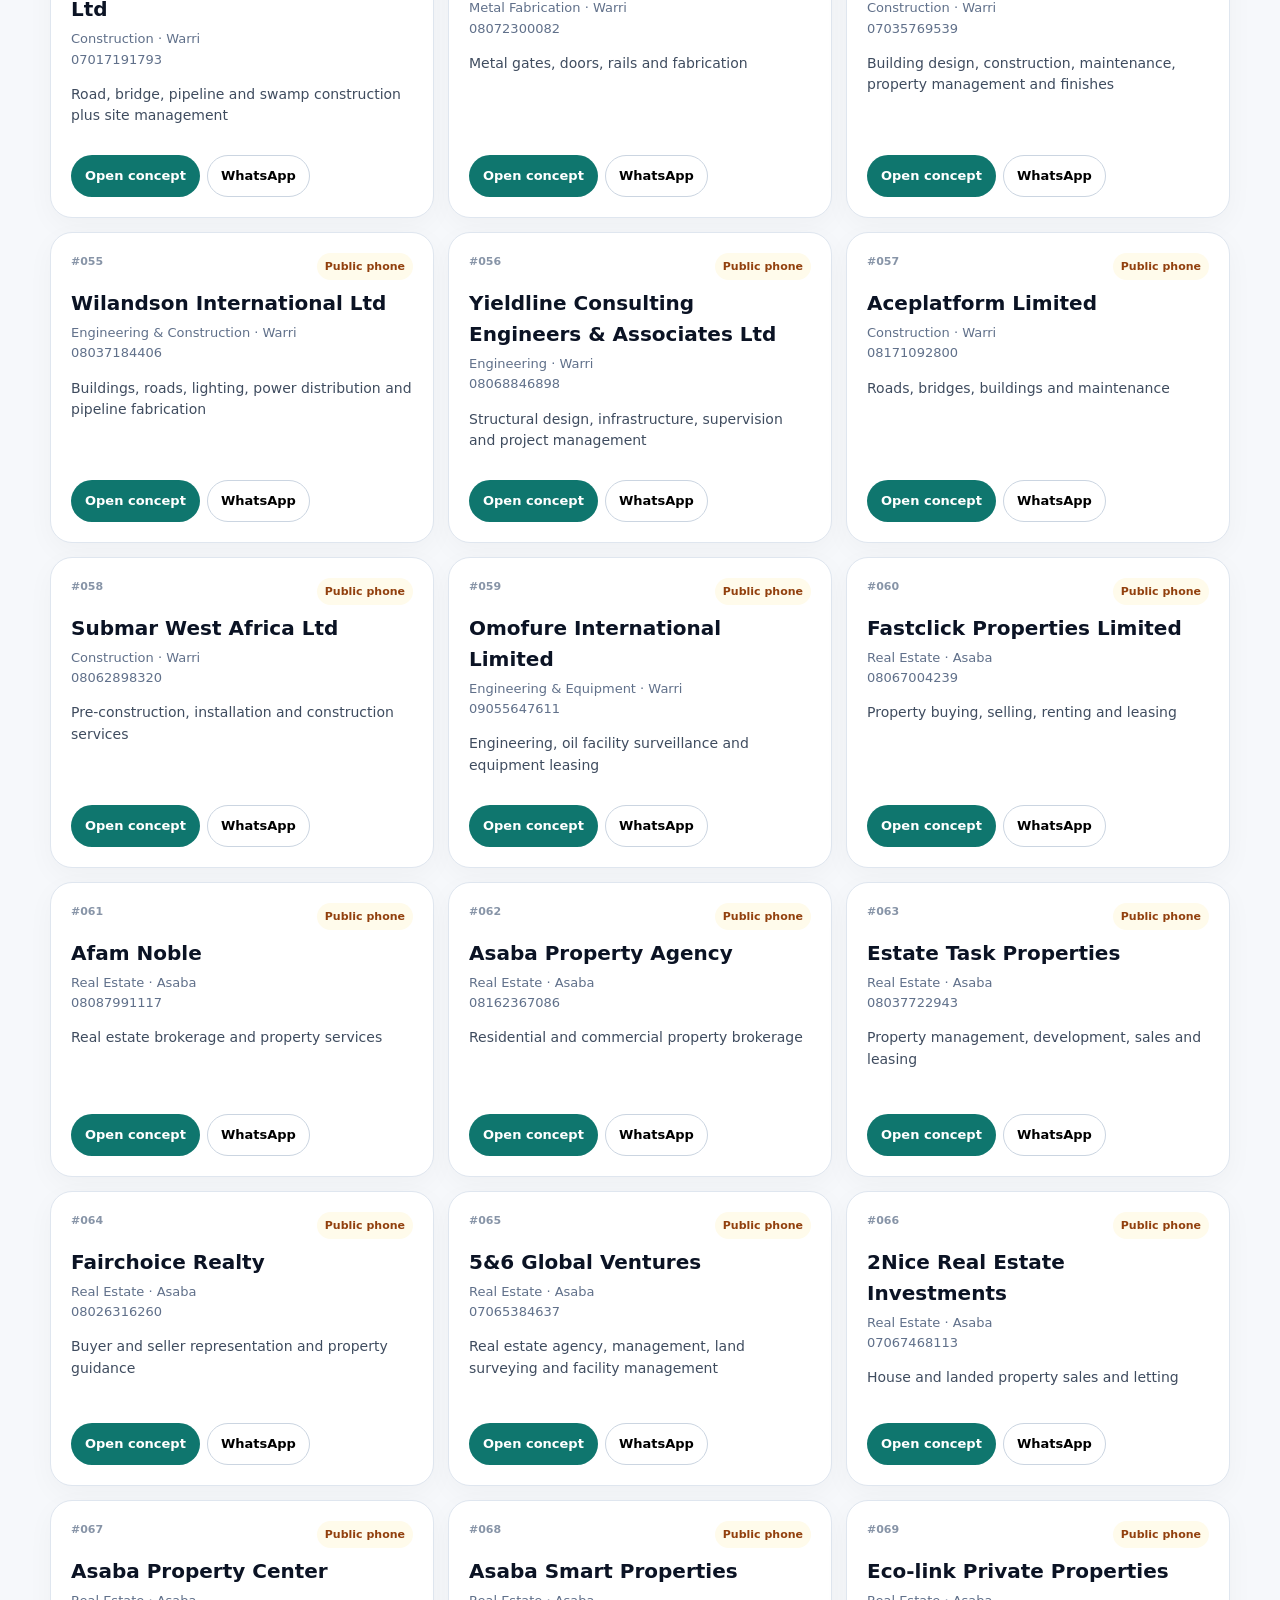
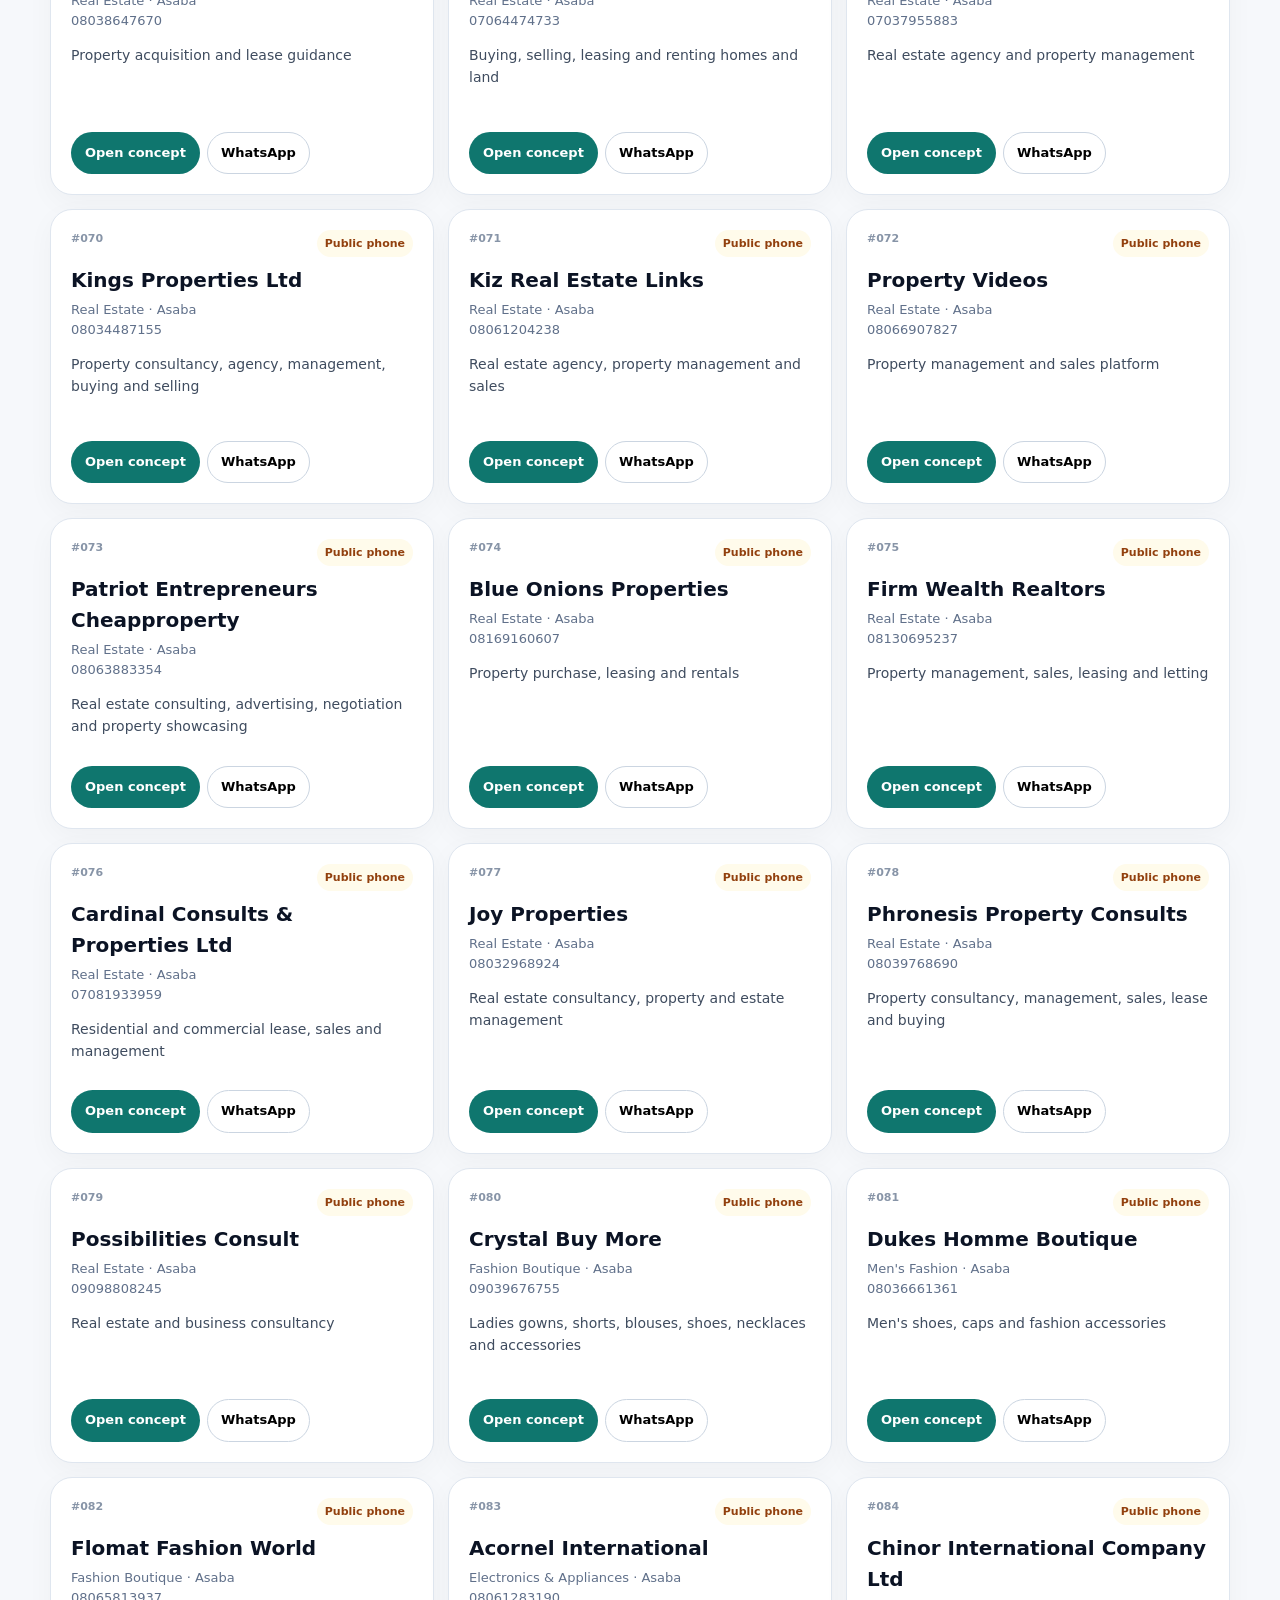
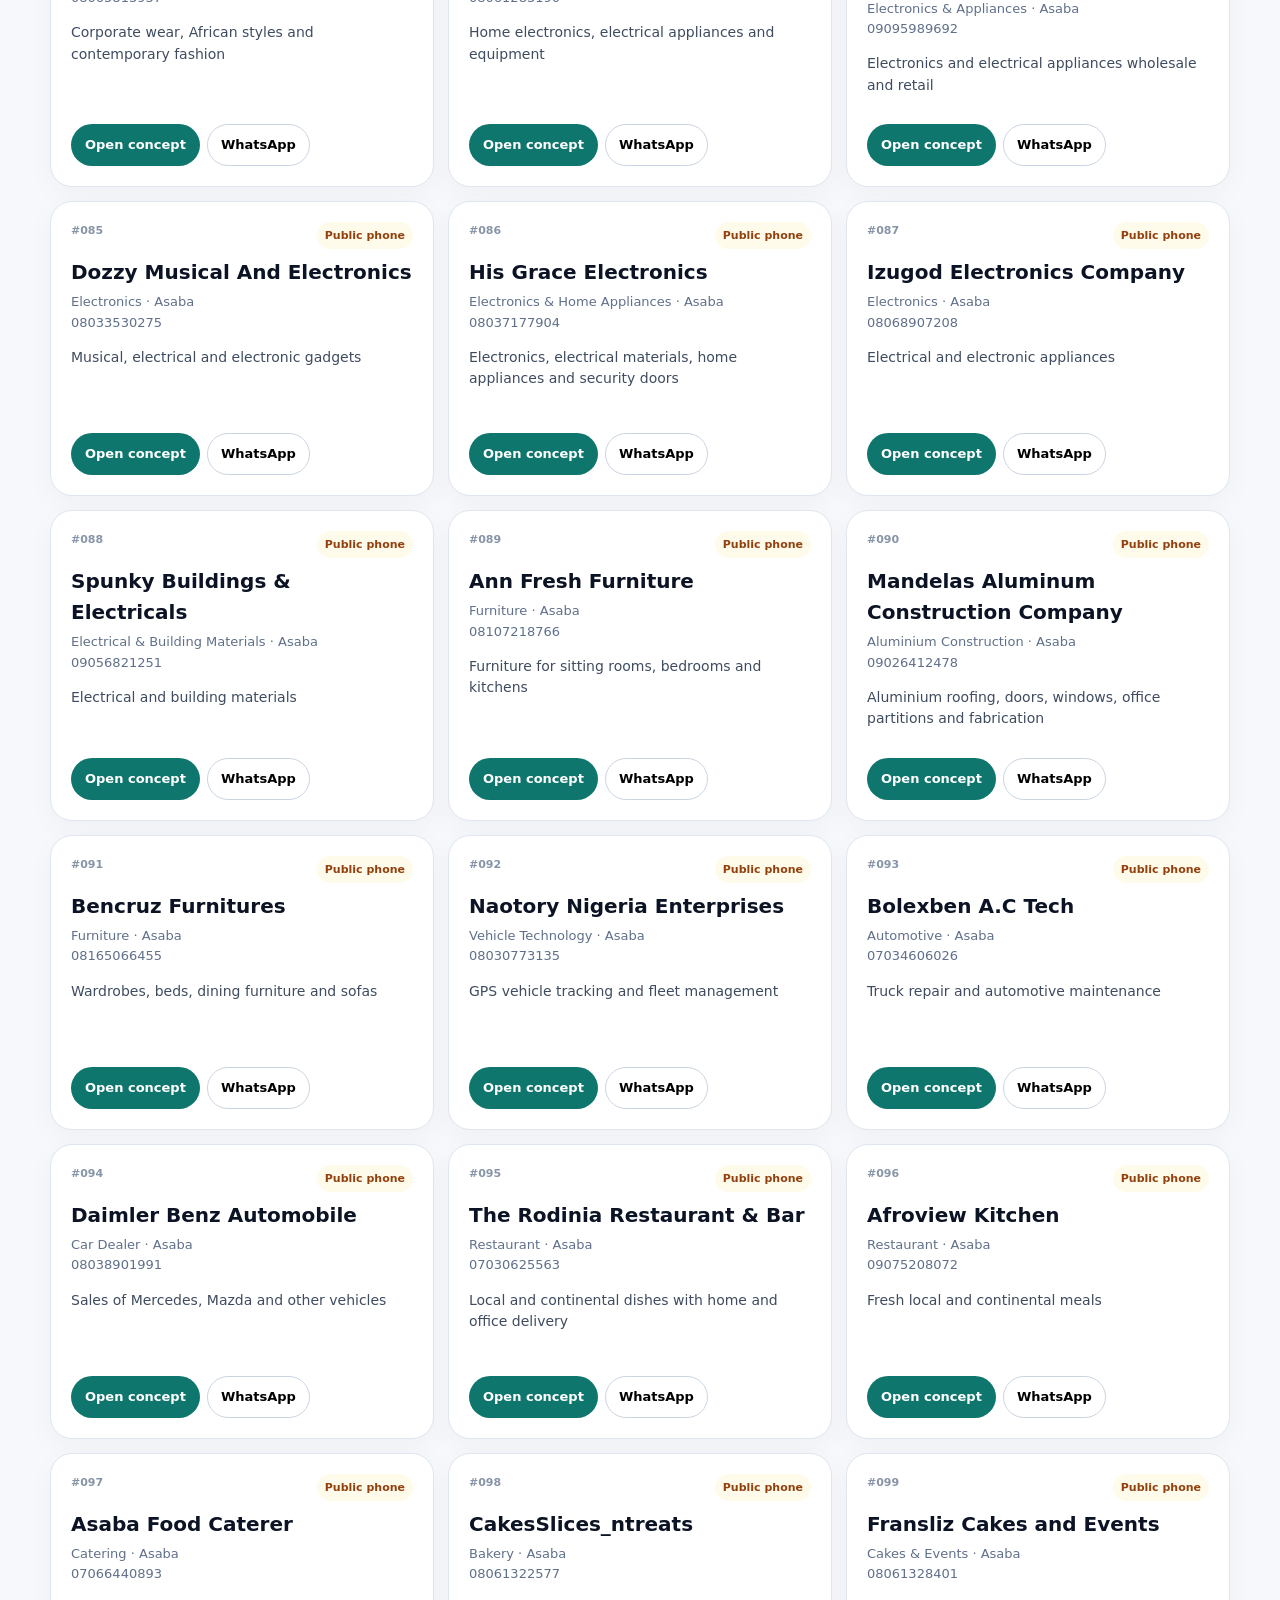
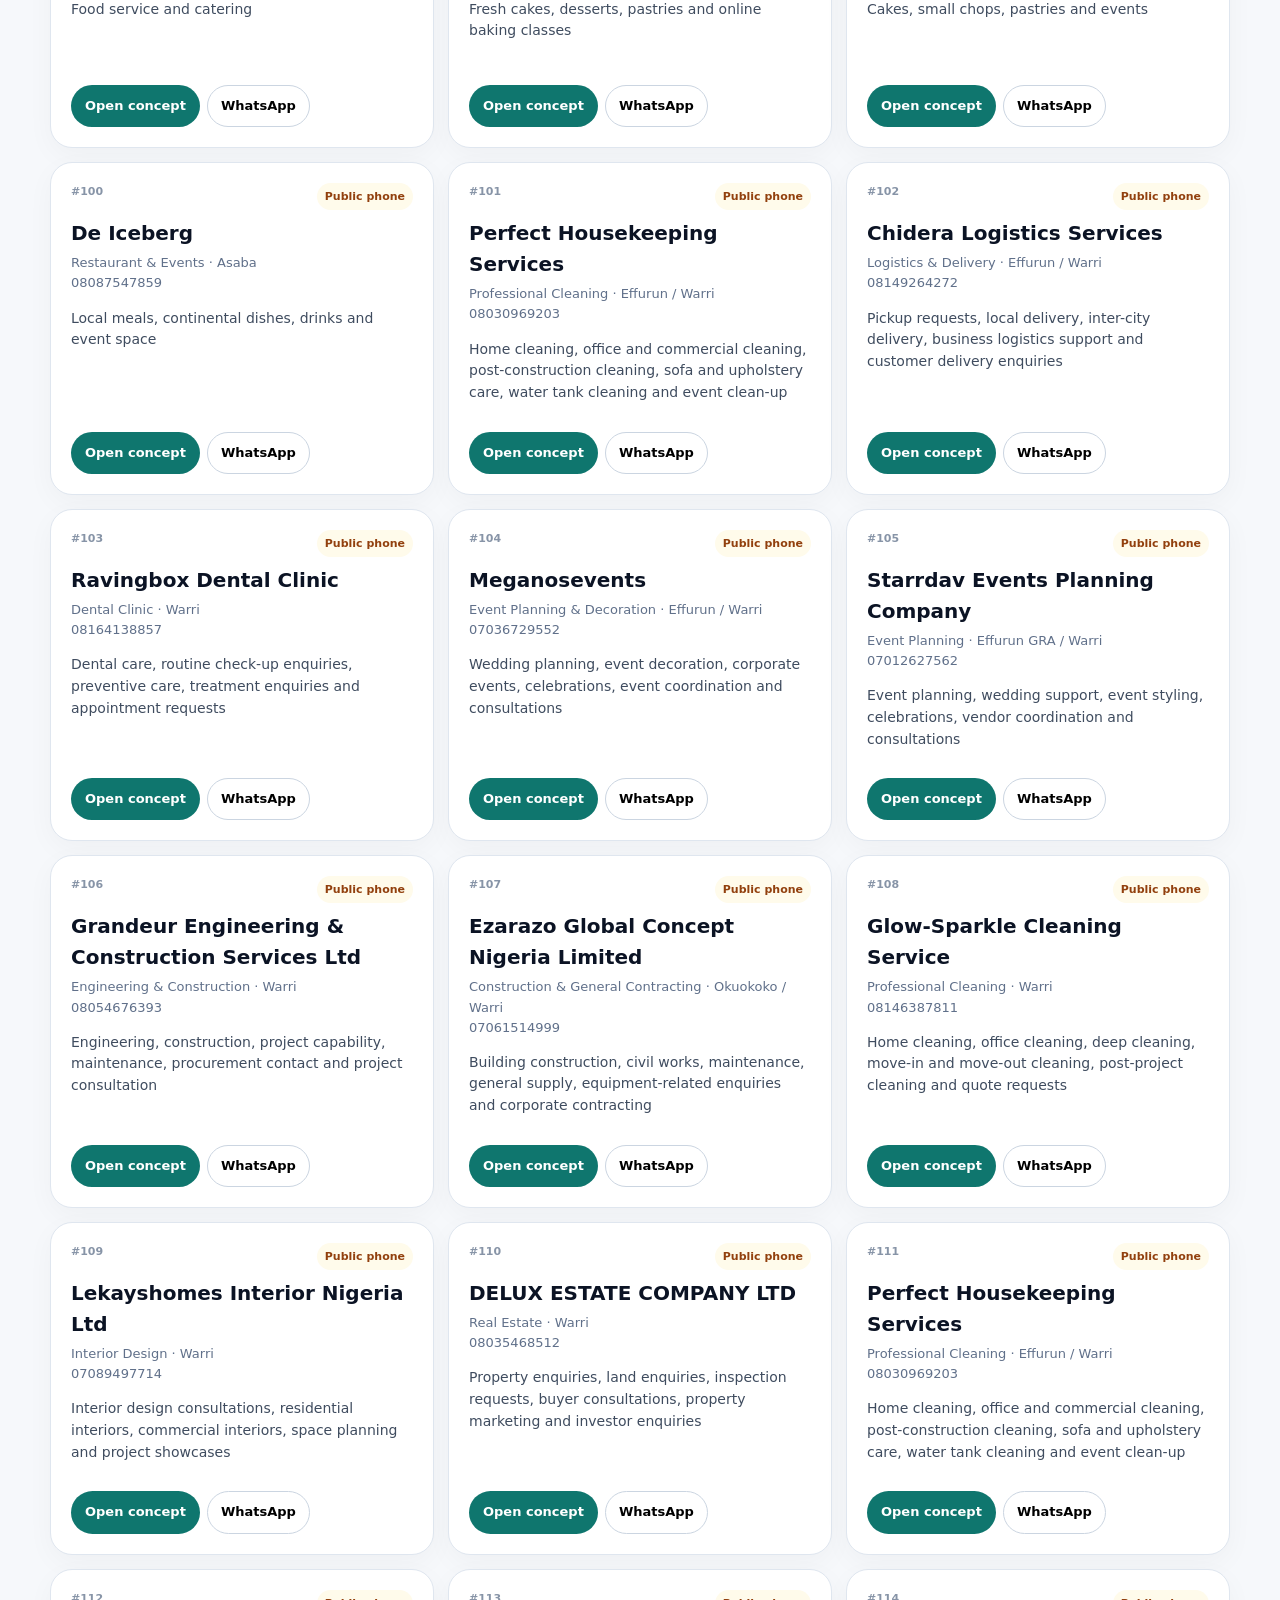
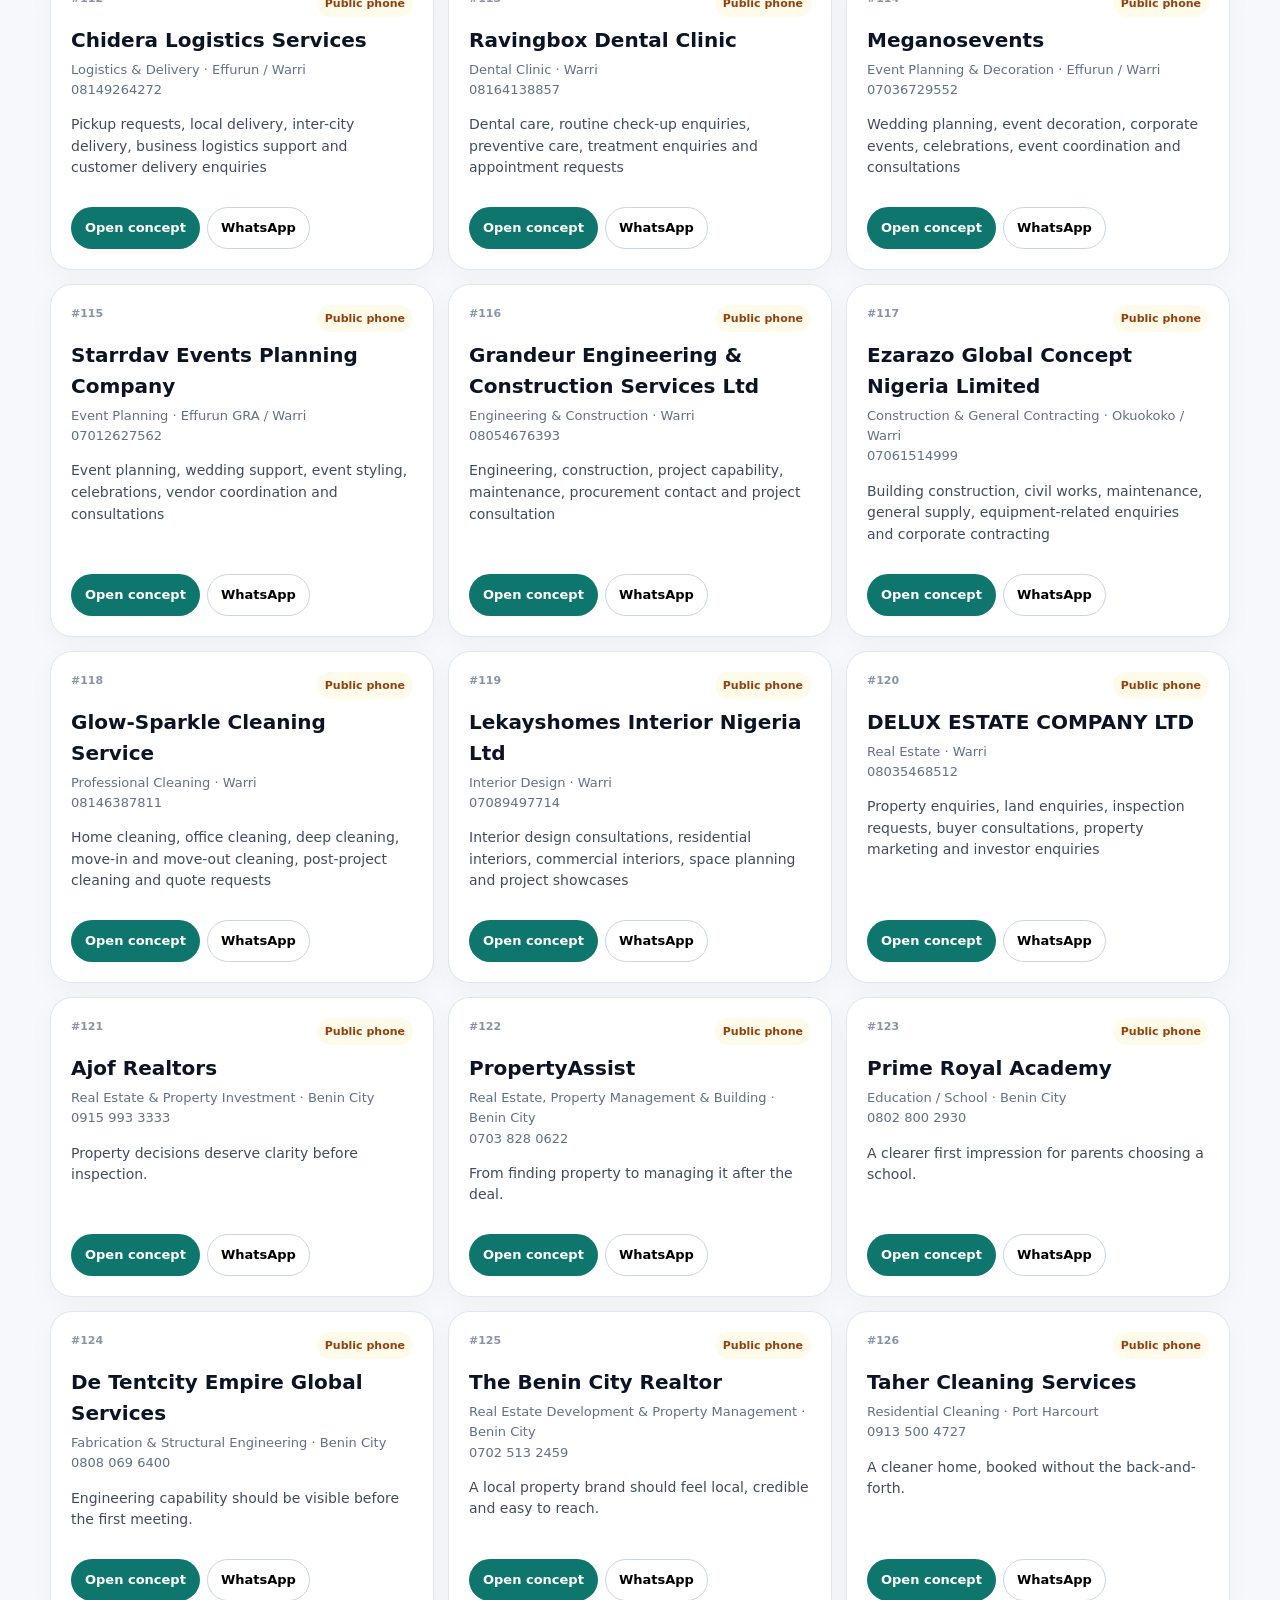
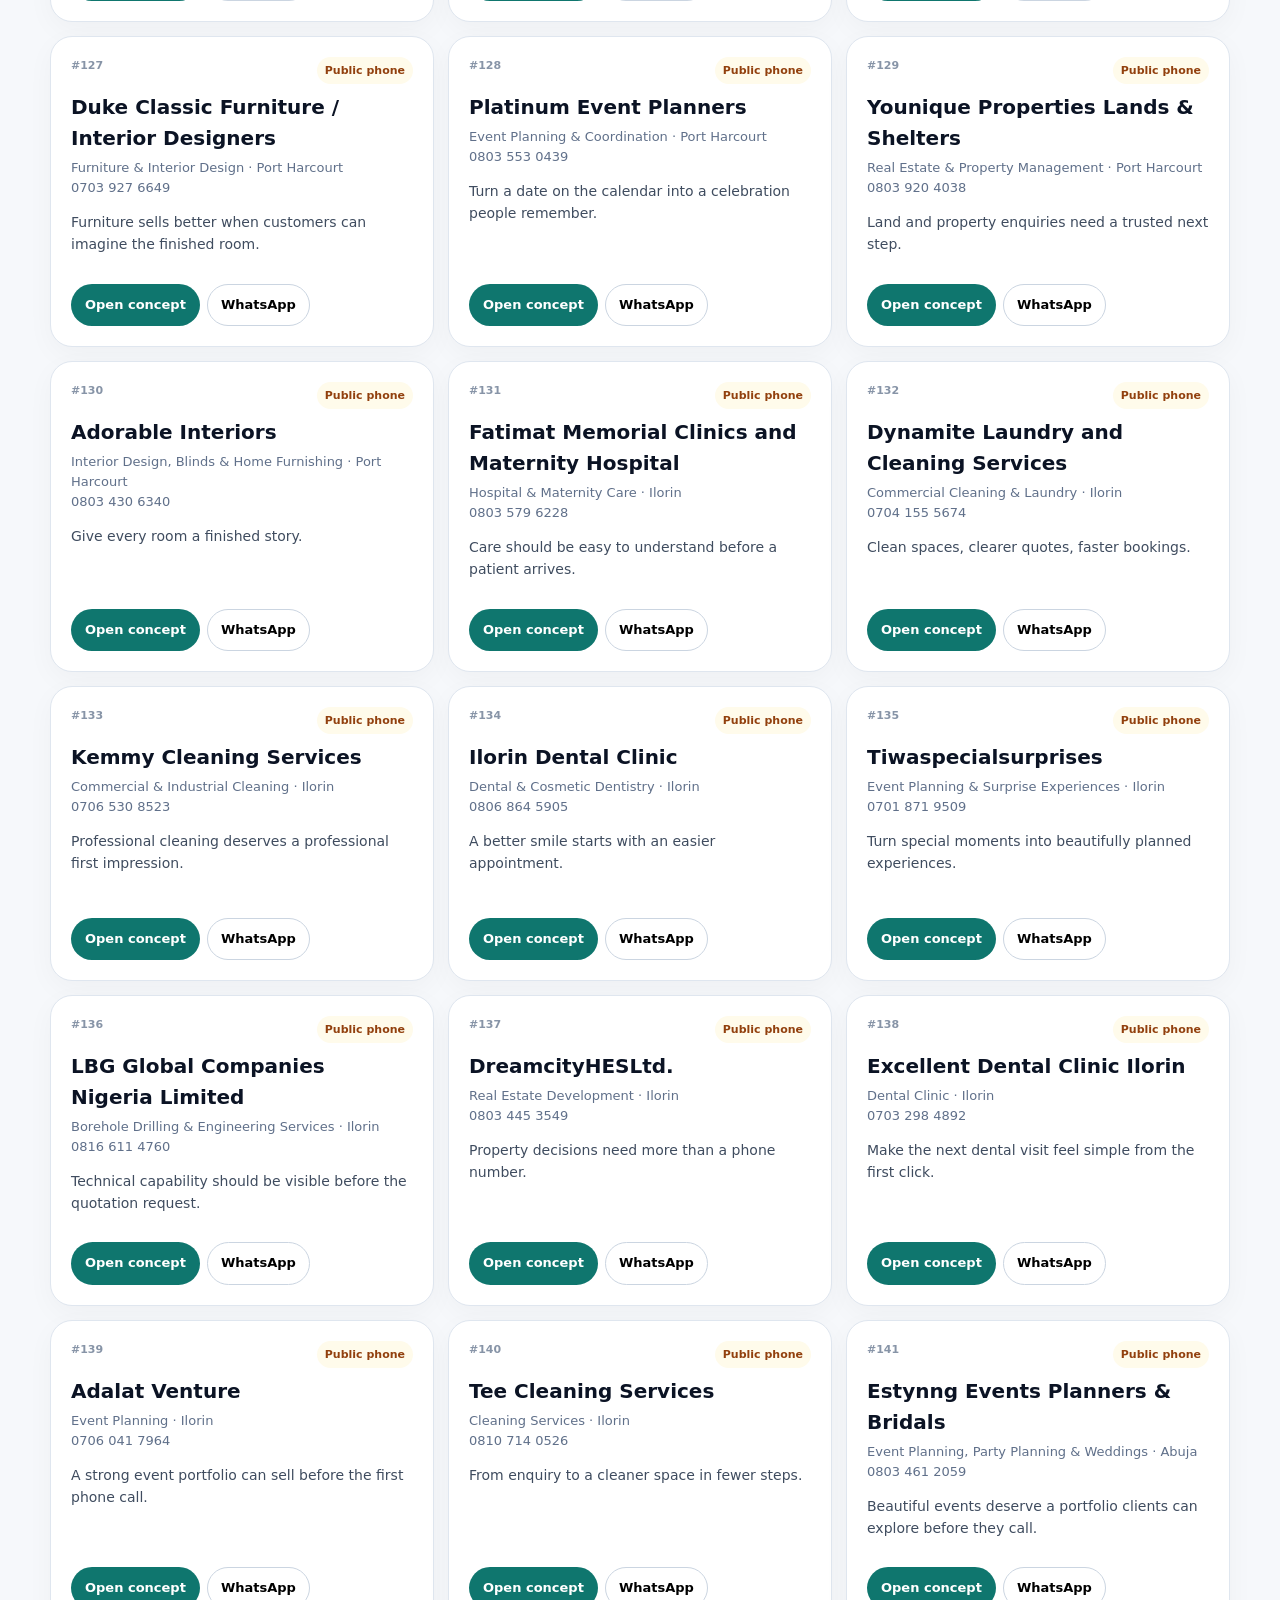
==== commit 1fb1ccad: "Load September 13 prospect batch" ====
--- a/index.html
+++ b/index.html
@@ -1 +1 @@
-<!doctype html><html lang="en"><head><meta charset="utf-8"><meta name="viewport" content="width=device-width,initial-scale=1"><meta name="robots" content="noindex,nofollow"><title>Warri Website Prospects — Morning & Evening</title><meta name="description" content="Private outreach dashboard for tailored website prospects in Warri, Delta State."><link rel="stylesheet" href="dashboard.css"></head><body><main class="shell"><header class="dash-head"><div><h1>10 Warri<br>website prospects.</h1><p>Five for the morning, five for the evening. Each prospect has a tailored demo page and a one-click WhatsApp outreach message that automatically includes the live demo link.</p></div><div class="note"><b>Use this dashboard as your outreach cockpit.</b>Open the demo first, inspect it, then tap the WhatsApp button. The message is already customized to the business and uses the current deployed domain automatically.</div></header><section class="section"><h2>Morning batch</h2><p>Best contacted earlier in the day while business enquiries are being handled.</p><div class="cards" id="morning"></div></section><section class="section"><h2>Evening batch</h2><p>Second outreach block for the day. Follow up only where there is genuine interest.</p><div class="cards" id="evening"></div></section><footer class="footer">Prospects were selected from public business listings and current web search. Demo content is a sales concept, not an official website, until a business approves it.</footer></main><script src="dashboard.js"></script></body></html>+<!doctype html><html lang="en"><head><meta charset="utf-8"><meta name="viewport" content="width=device-width,initial-scale=1"><meta name="robots" content="noindex,nofollow"><meta name="theme-color" content="#0b1324"><title>Nigeria Business Website Concepts</title><link rel="stylesheet" href="/styles100.css"></head><body><div id="app"></div><script src="/p1.js"></script><script src="/p2.js"></script><script src="/p3.js"></script><script src="/p4.js"></script><script src="/p5.js"></script><script src="/p6.js"></script><script src="/p7.js"></script><script src="/p8.js"></script><script src="/p9.js"></script><script src="/app111.js"></script><script src="/append8.js"></script><script src="/append9.js"></script></body></html>
--- a/styles100.css
+++ b/styles100.css
@@ -0,0 +1,11 @@
+:root{--ink:#0b1324;--muted:#60708a;--line:#dfe6ef;--bg:#f6f8fb;--accent:#0f766e;--soft:#ecfdf5;--warn:#92400e;--warnbg:#fffbeb;--danger:#991b1b;--dangerbg:#fef2f2}
+*{box-sizing:border-box}html{scroll-behavior:smooth}body{margin:0;font-family:Inter,ui-sans-serif,system-ui,-apple-system,BlinkMacSystemFont,"Segoe UI",sans-serif;color:var(--ink);background:var(--bg);line-height:1.55}a{color:inherit}button{font:inherit}.wrap{width:min(1180px,calc(100% - 28px));margin:auto}
+.topnote{background:#111827;color:#fff;text-align:center;padding:10px 14px;font-size:12px}.topnote strong{color:#fde68a}.nav{display:flex;justify-content:space-between;align-items:center;padding:20px 0;gap:14px}.brand{font-weight:950;letter-spacing:-.04em;text-decoration:none}.navsmall{font-size:13px;color:var(--muted)}
+.hero{border:1px solid var(--line);border-radius:30px;background:linear-gradient(135deg,#ecfeff,#fff 55%,#f0fdf4);padding:clamp(28px,6vw,66px);box-shadow:0 18px 55px rgba(15,23,42,.06)}.kicker{display:inline-flex;background:#fff;border:1px solid #b9e8df;border-radius:999px;padding:7px 11px;color:#0f766e;font-weight:850;font-size:13px}
+h1{font-size:clamp(39px,7vw,78px);line-height:.96;letter-spacing:-.065em;margin:18px 0 16px;max-width:950px}h2{font-size:clamp(27px,4vw,43px);letter-spacing:-.045em;line-height:1.06}.lead{font-size:clamp(16px,2vw,20px);max-width:790px;color:#526177}.stats{display:flex;gap:12px;flex-wrap:wrap;margin-top:25px}.stat{background:#fff;border:1px solid var(--line);border-radius:18px;padding:13px 17px;min-width:150px}.stat b{font-size:24px;display:block;line-height:1.1}.stat span{color:var(--muted);font-size:12px}
+.section,.siteSection{padding:48px 0}.toolbar{display:flex;flex-wrap:wrap;gap:9px;align-items:center;margin:18px 0}.filter{border:1px solid var(--line);background:#fff;padding:10px 14px;border-radius:999px;font-weight:800;cursor:pointer}.filter.active{background:var(--ink);color:#fff}.search{flex:1;min-width:240px;border:1px solid var(--line);background:#fff;border-radius:999px;padding:12px 16px;font-size:15px}
+.grid{display:grid;grid-template-columns:repeat(3,1fr);gap:14px}.card{background:#fff;border:1px solid var(--line);border-radius:22px;padding:20px;display:flex;flex-direction:column;min-height:295px;box-shadow:0 8px 28px rgba(15,23,42,.035)}.cardhead{display:flex;justify-content:space-between;gap:10px}.num{font-size:11px;font-weight:900;color:#8794a7}.card h3{margin:8px 0 4px;font-size:20px}.meta{color:var(--muted);font-size:13px}.desc{font-size:14px;color:#3f4c5f;flex:1}.badge{font-size:11px;font-weight:850;padding:5px 8px;border-radius:999px;white-space:nowrap}.badge.ok{background:var(--soft);color:#166534}.badge.maybe{background:var(--warnbg);color:var(--warn)}.badge.fail{background:var(--dangerbg);color:var(--danger)}
+.actions{display:flex;gap:7px;flex-wrap:wrap;margin-top:14px}.btn{display:inline-flex;align-items:center;justify-content:center;border-radius:999px;border:1px solid transparent;padding:10px 13px;font-weight:850;font-size:13px;text-decoration:none;cursor:pointer}.btn.primary{background:var(--accent);color:white}.btn.secondary{background:white;border-color:#cbd5e1}.btn.ghost{background:#f8fafc;border-color:#e2e8f0;color:#64748b}.btn.danger{background:#fff;border-color:#fecaca;color:#991b1b}.note{border:1px solid #fde68a;background:var(--warnbg);color:#854d0e;border-radius:18px;padding:16px;font-size:13px;margin-top:18px}.empty{display:none;text-align:center;color:var(--muted);padding:45px}
+.conceptHero{background:#071b2b;color:white;border-radius:32px;overflow:hidden;display:grid;grid-template-columns:1.08fr .92fr;min-height:520px}.conceptCopy{padding:clamp(28px,6vw,70px);display:flex;flex-direction:column;justify-content:center}.conceptCopy h1{font-size:clamp(44px,7vw,82px);margin:12px 0 18px}.conceptCopy p{color:#d5e2ed;font-size:18px}.heroImg{min-height:420px;background-size:cover;background-position:center;position:relative}.heroImg:after{content:"Representative imagery";position:absolute;right:14px;bottom:14px;background:#000a;color:white;border-radius:999px;padding:6px 10px;font-size:11px}
+.twocol{display:grid;grid-template-columns:1fr 1fr;gap:18px}.panel{background:#fff;border:1px solid var(--line);border-radius:26px;padding:26px}.services{display:grid;grid-template-columns:repeat(2,1fr);gap:10px;margin-top:20px}.service{background:#f8fafc;border:1px solid #e5eaf0;border-radius:17px;padding:15px;font-weight:750;font-size:14px}.gallery{display:grid;grid-template-columns:1fr 1fr;gap:14px}.gallery figure{margin:0;overflow:hidden;border-radius:24px;border:1px solid var(--line);background:white}.gallery img{width:100%;height:330px;object-fit:cover;display:block}.gallery figcaption{padding:11px 14px;color:var(--muted);font-size:12px}.checks{list-style:none;padding:0;display:grid;gap:10px}.checks li{padding-left:25px;position:relative}.checks li:before{content:"✓";position:absolute;left:0;color:#059669;font-weight:900}.cta{background:#0b1324;color:#fff;border-radius:30px;padding:clamp(28px,5vw,52px);display:grid;grid-template-columns:1fr auto;gap:20px;align-items:center}.cta p{color:#bfcade}.sitefoot{padding:28px 0 50px;color:var(--muted);font-size:12px}
+@media(max-width:900px){.grid{grid-template-columns:repeat(2,1fr)}.conceptHero{grid-template-columns:1fr}.heroImg{min-height:300px}.twocol{grid-template-columns:1fr}}@media(max-width:620px){.grid,.gallery{grid-template-columns:1fr}.services{grid-template-columns:1fr}.cta{grid-template-columns:1fr}.navsmall{display:none}.gallery img{height:265px}}
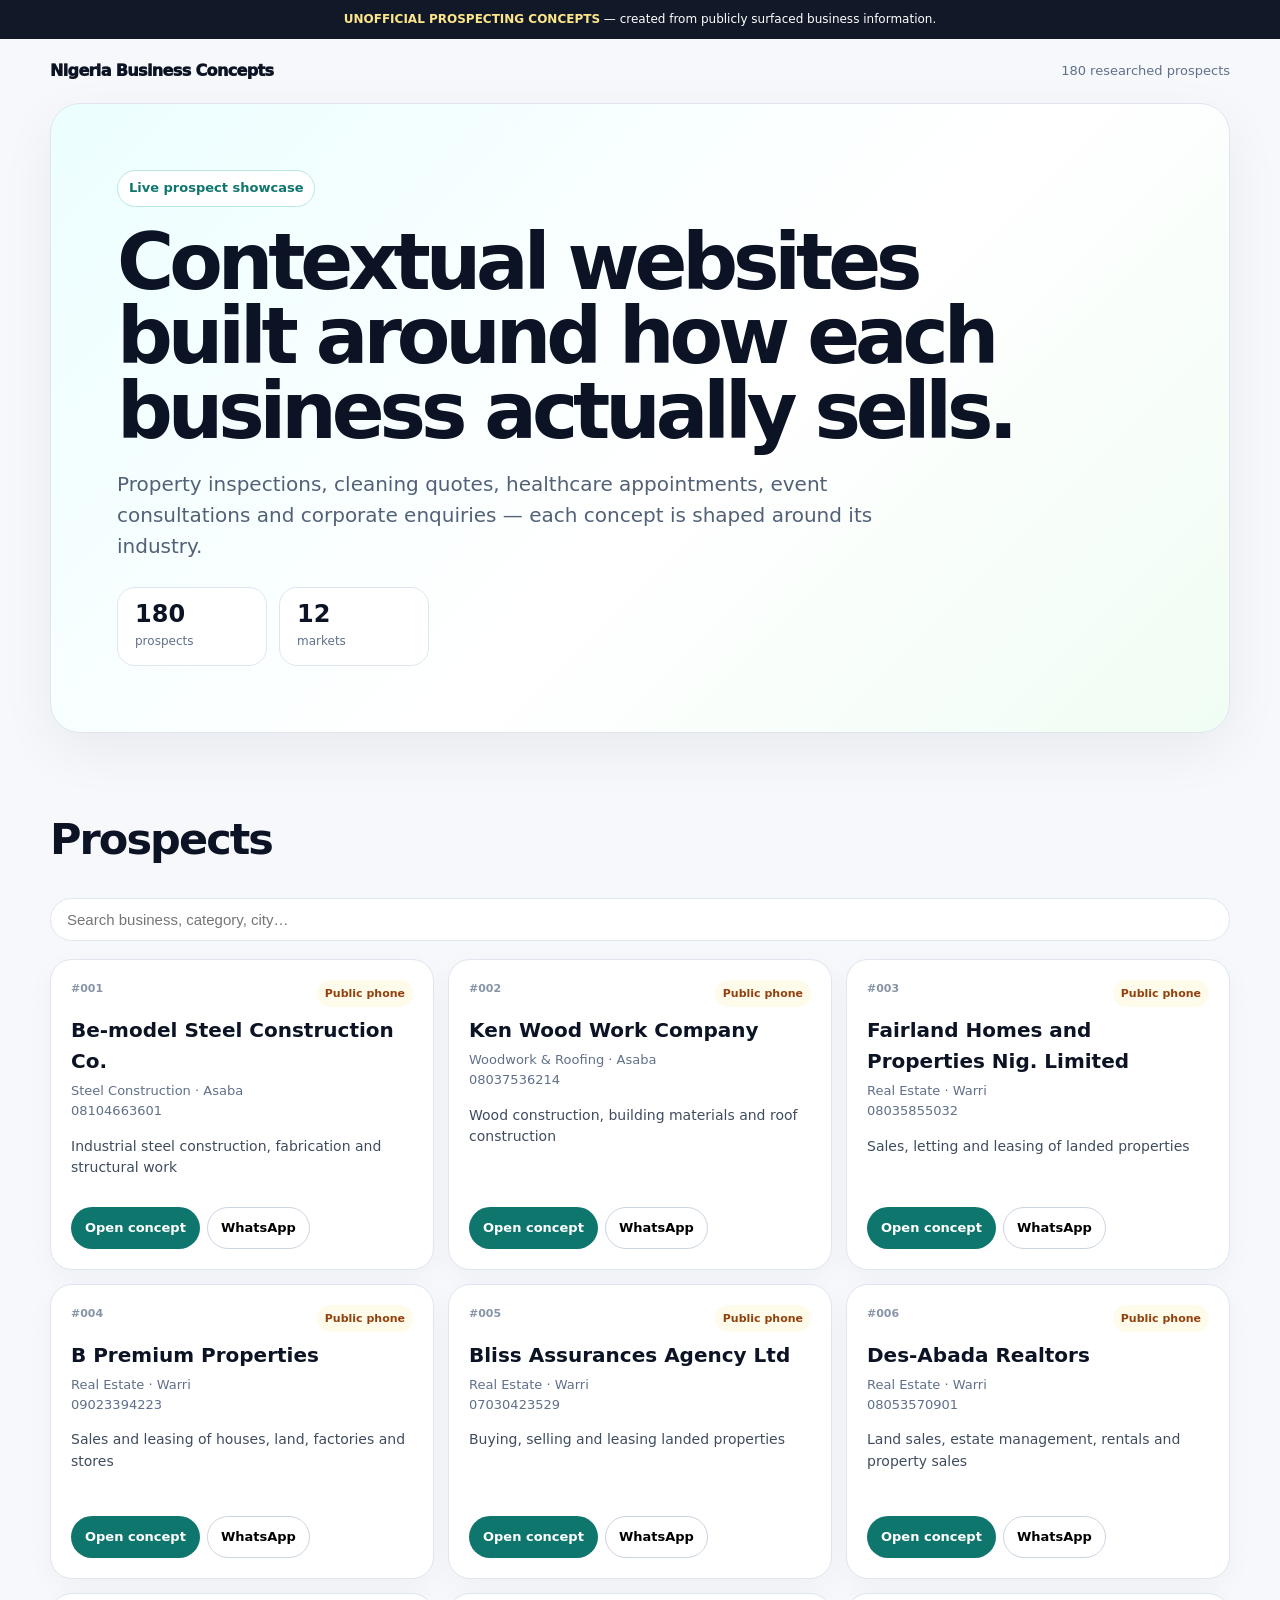
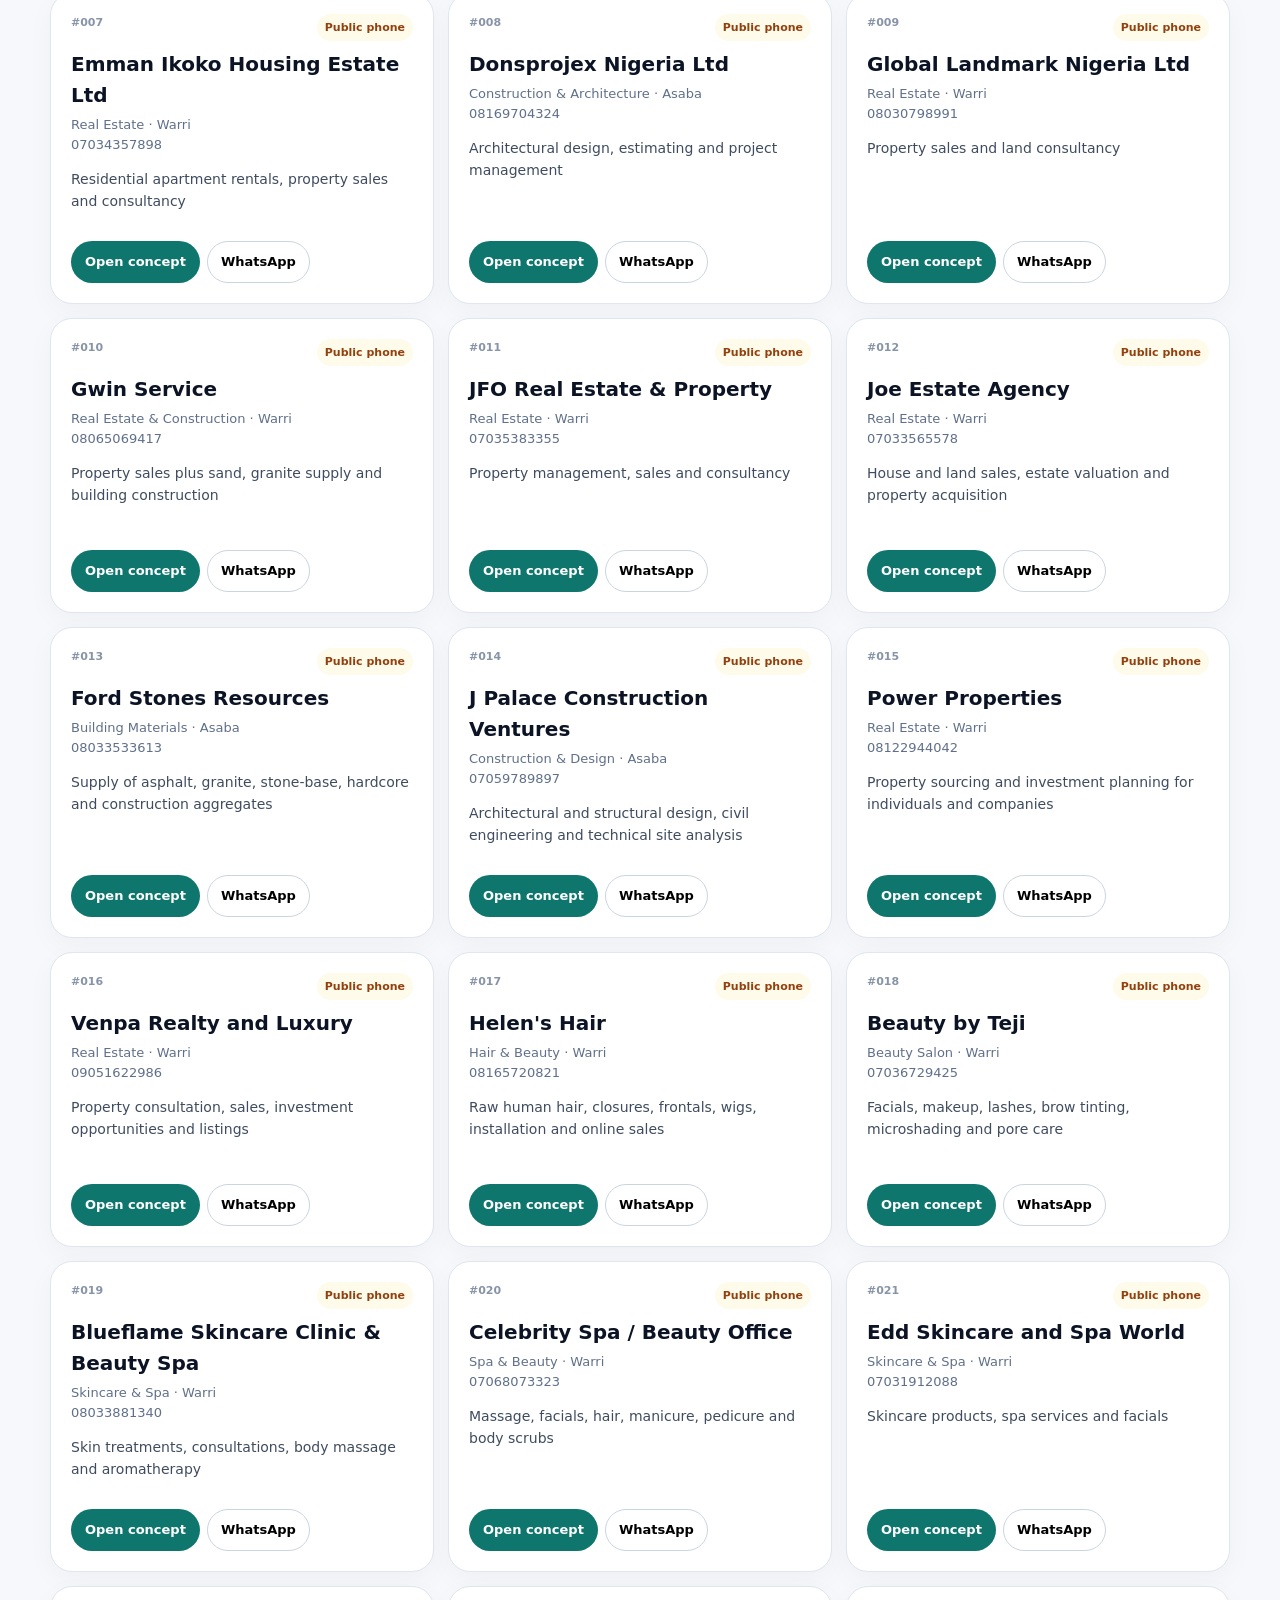
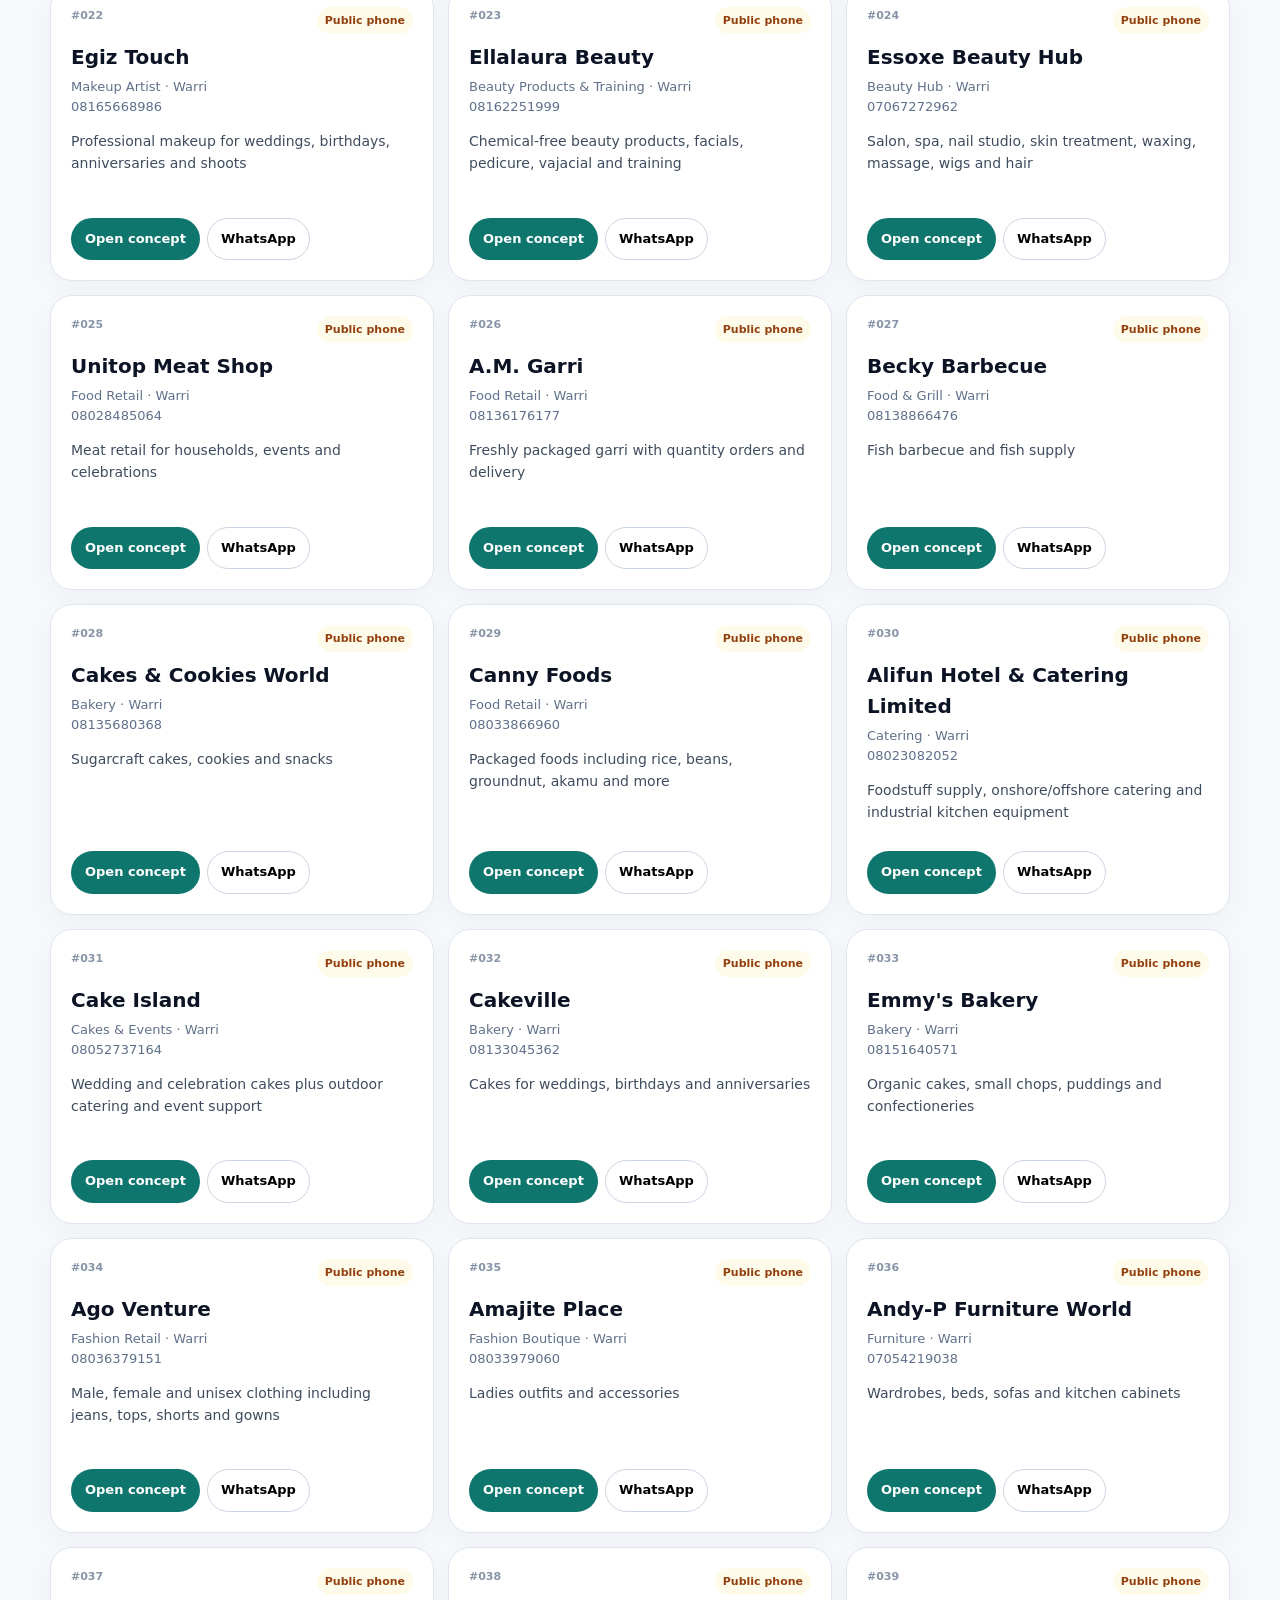
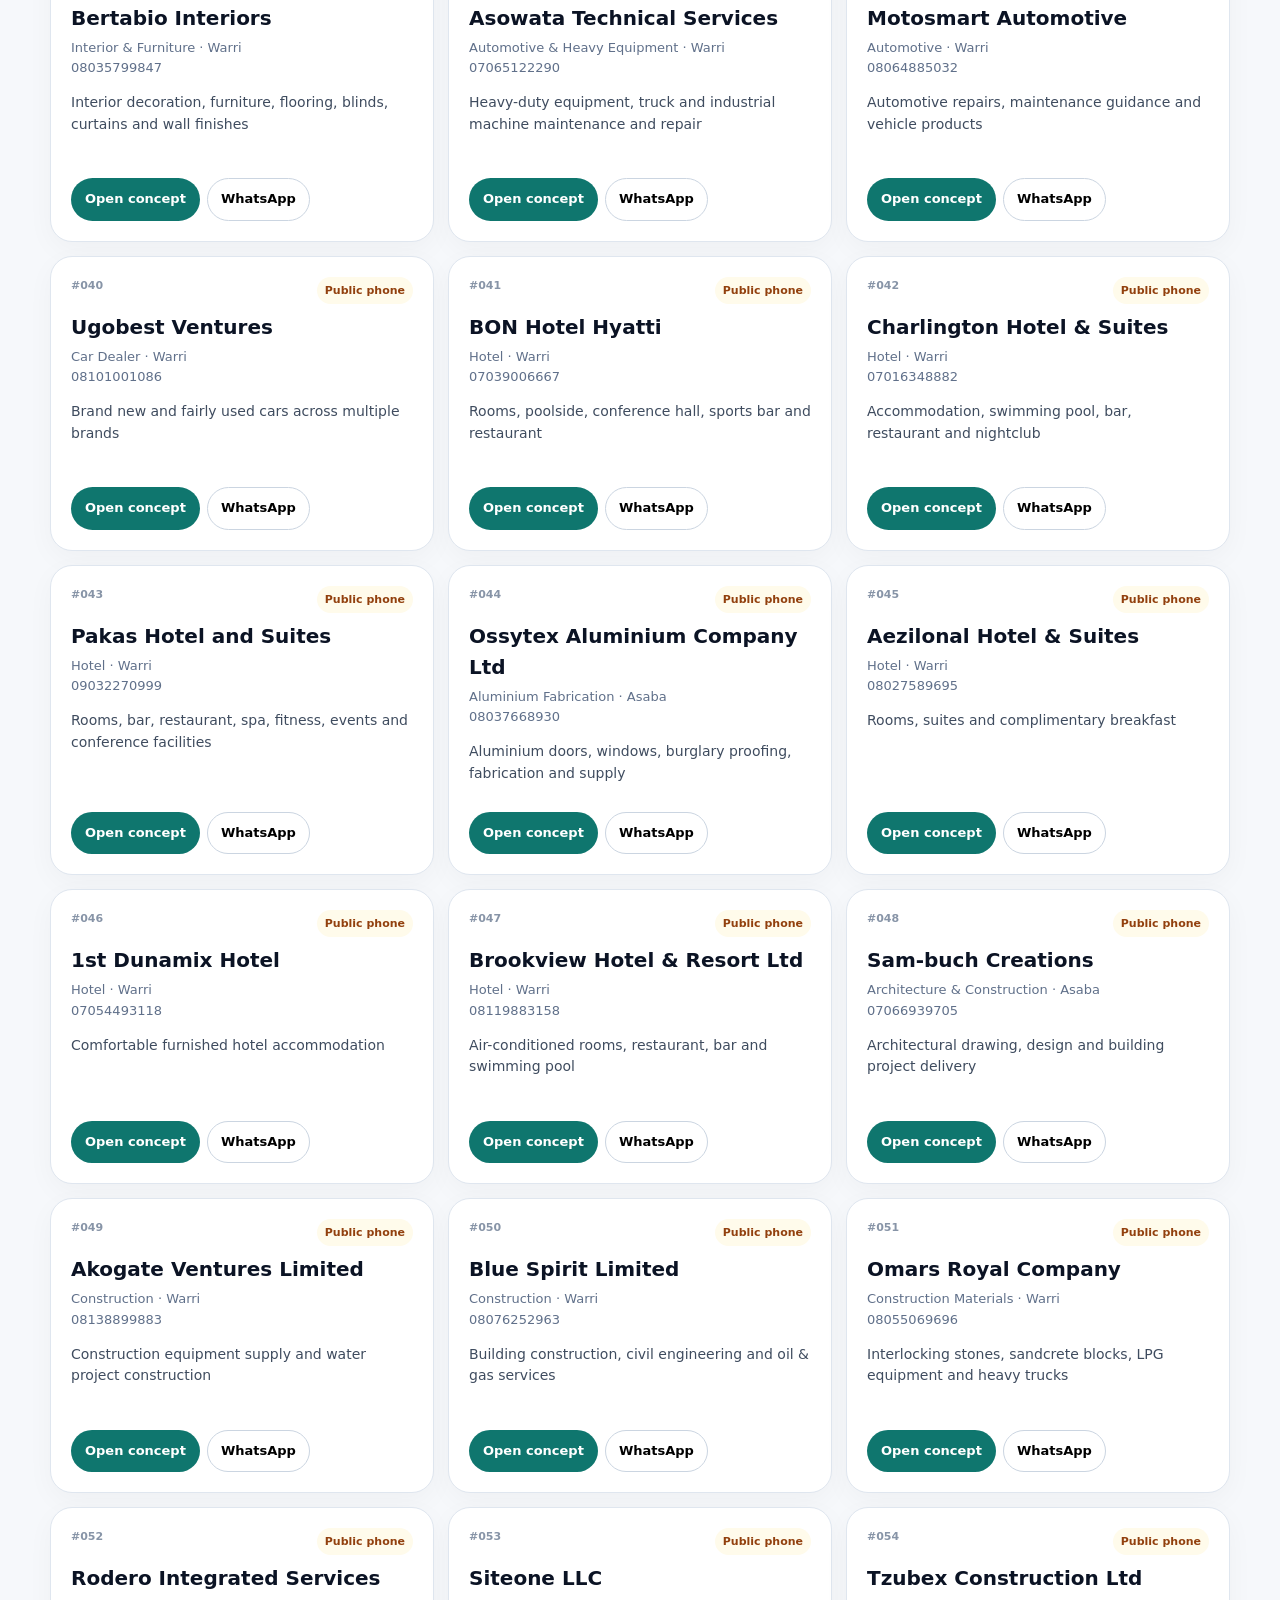
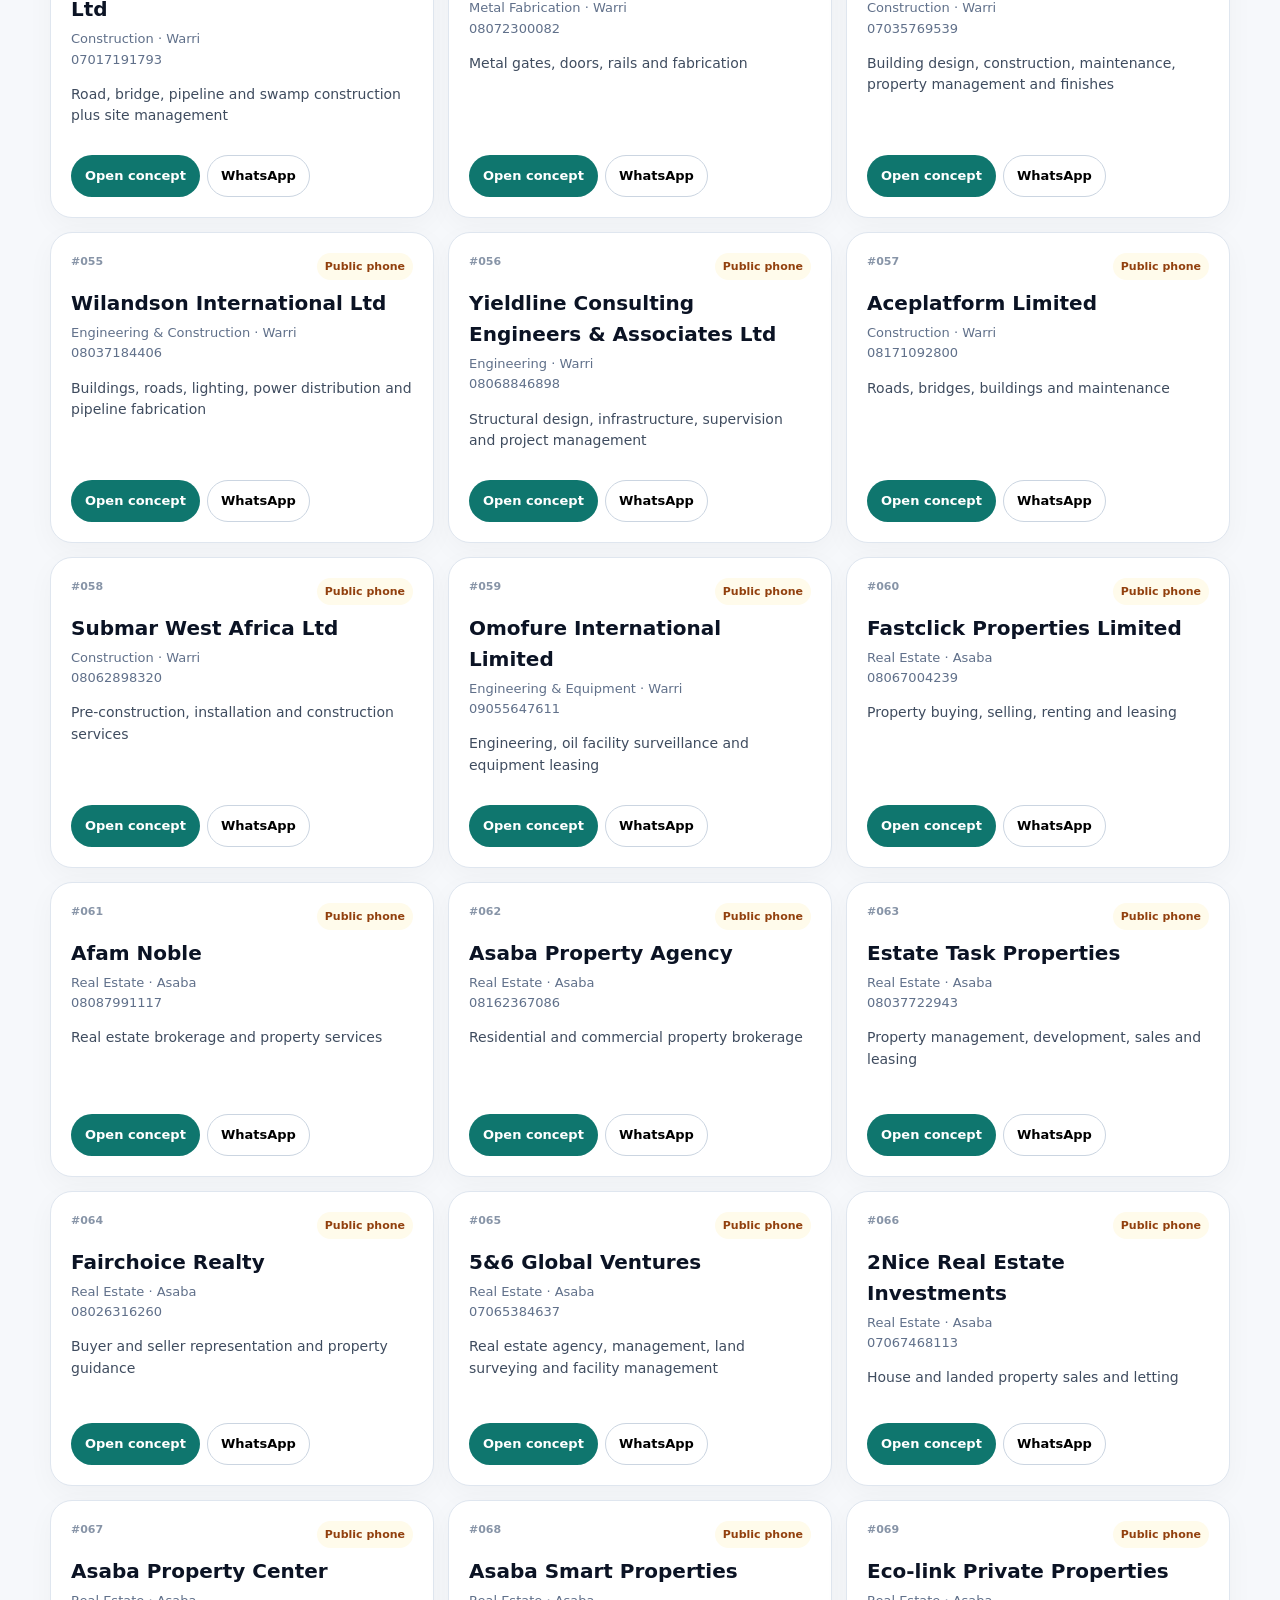
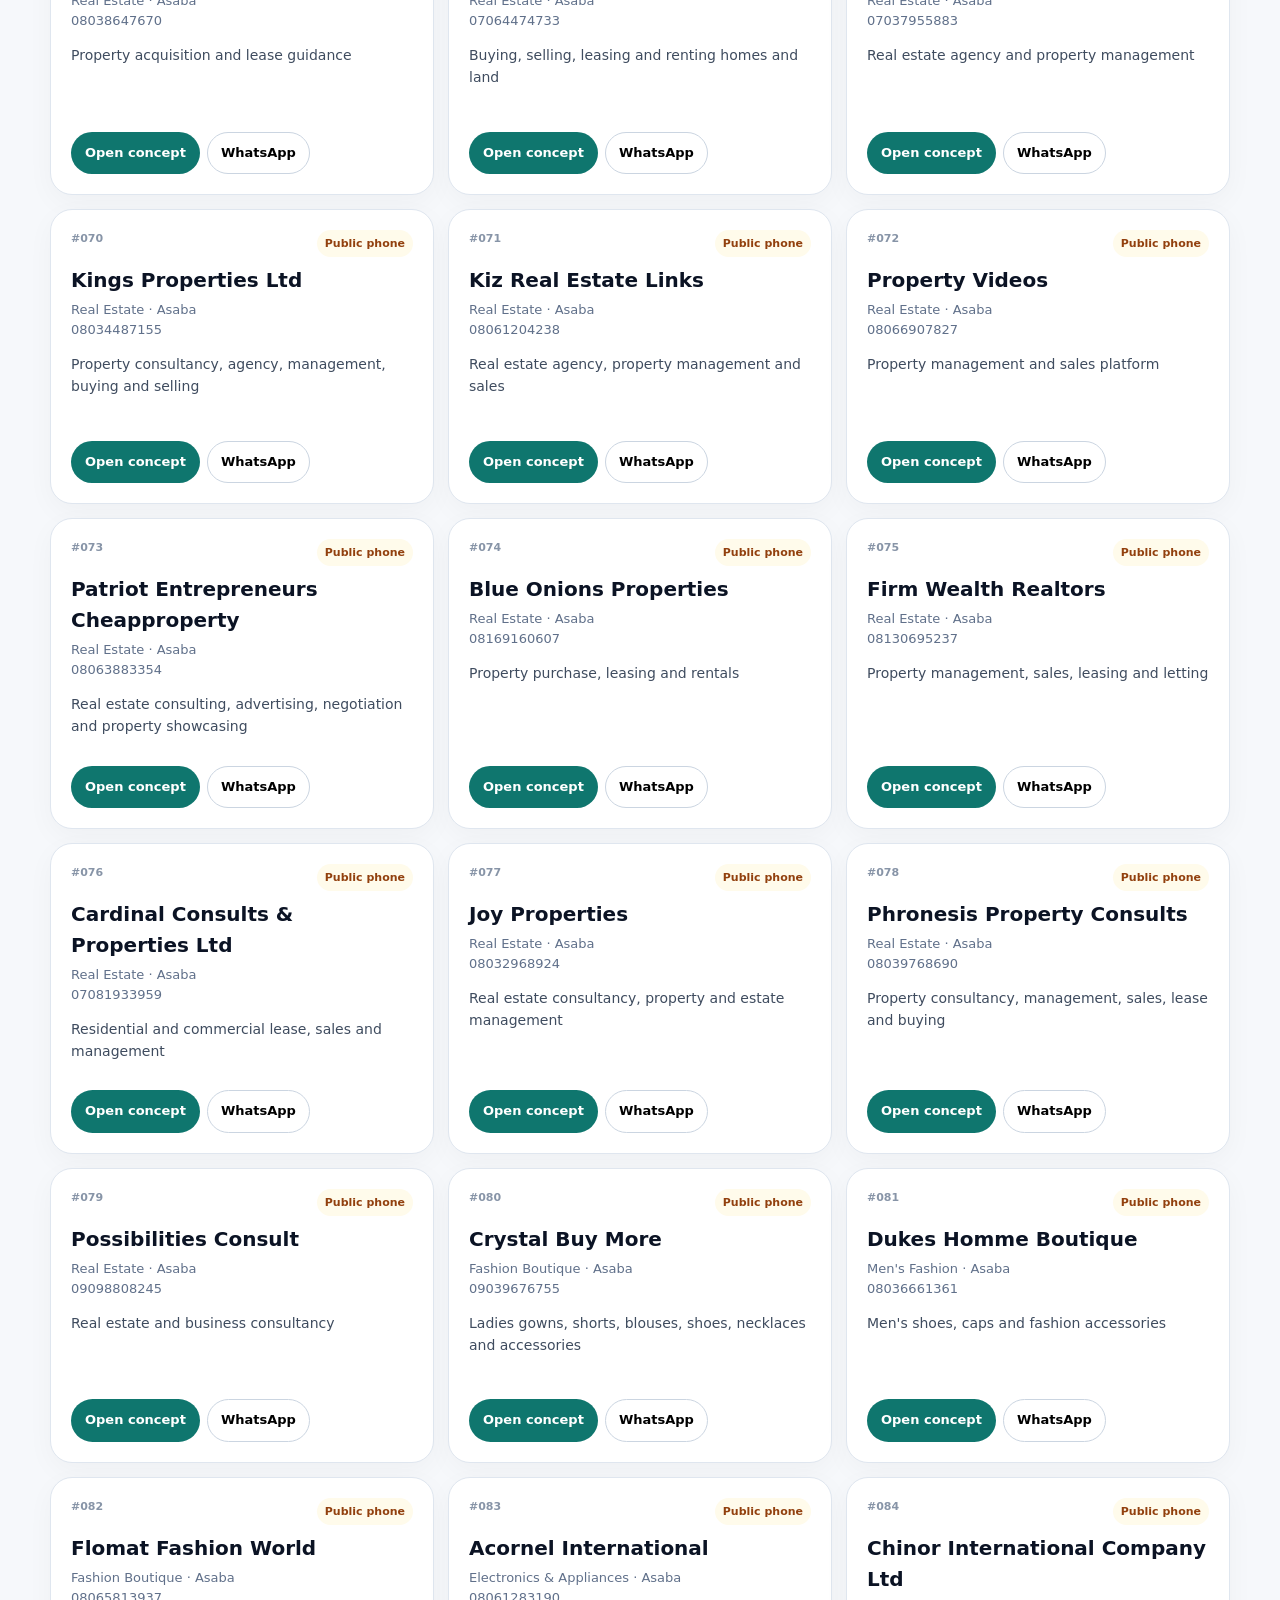
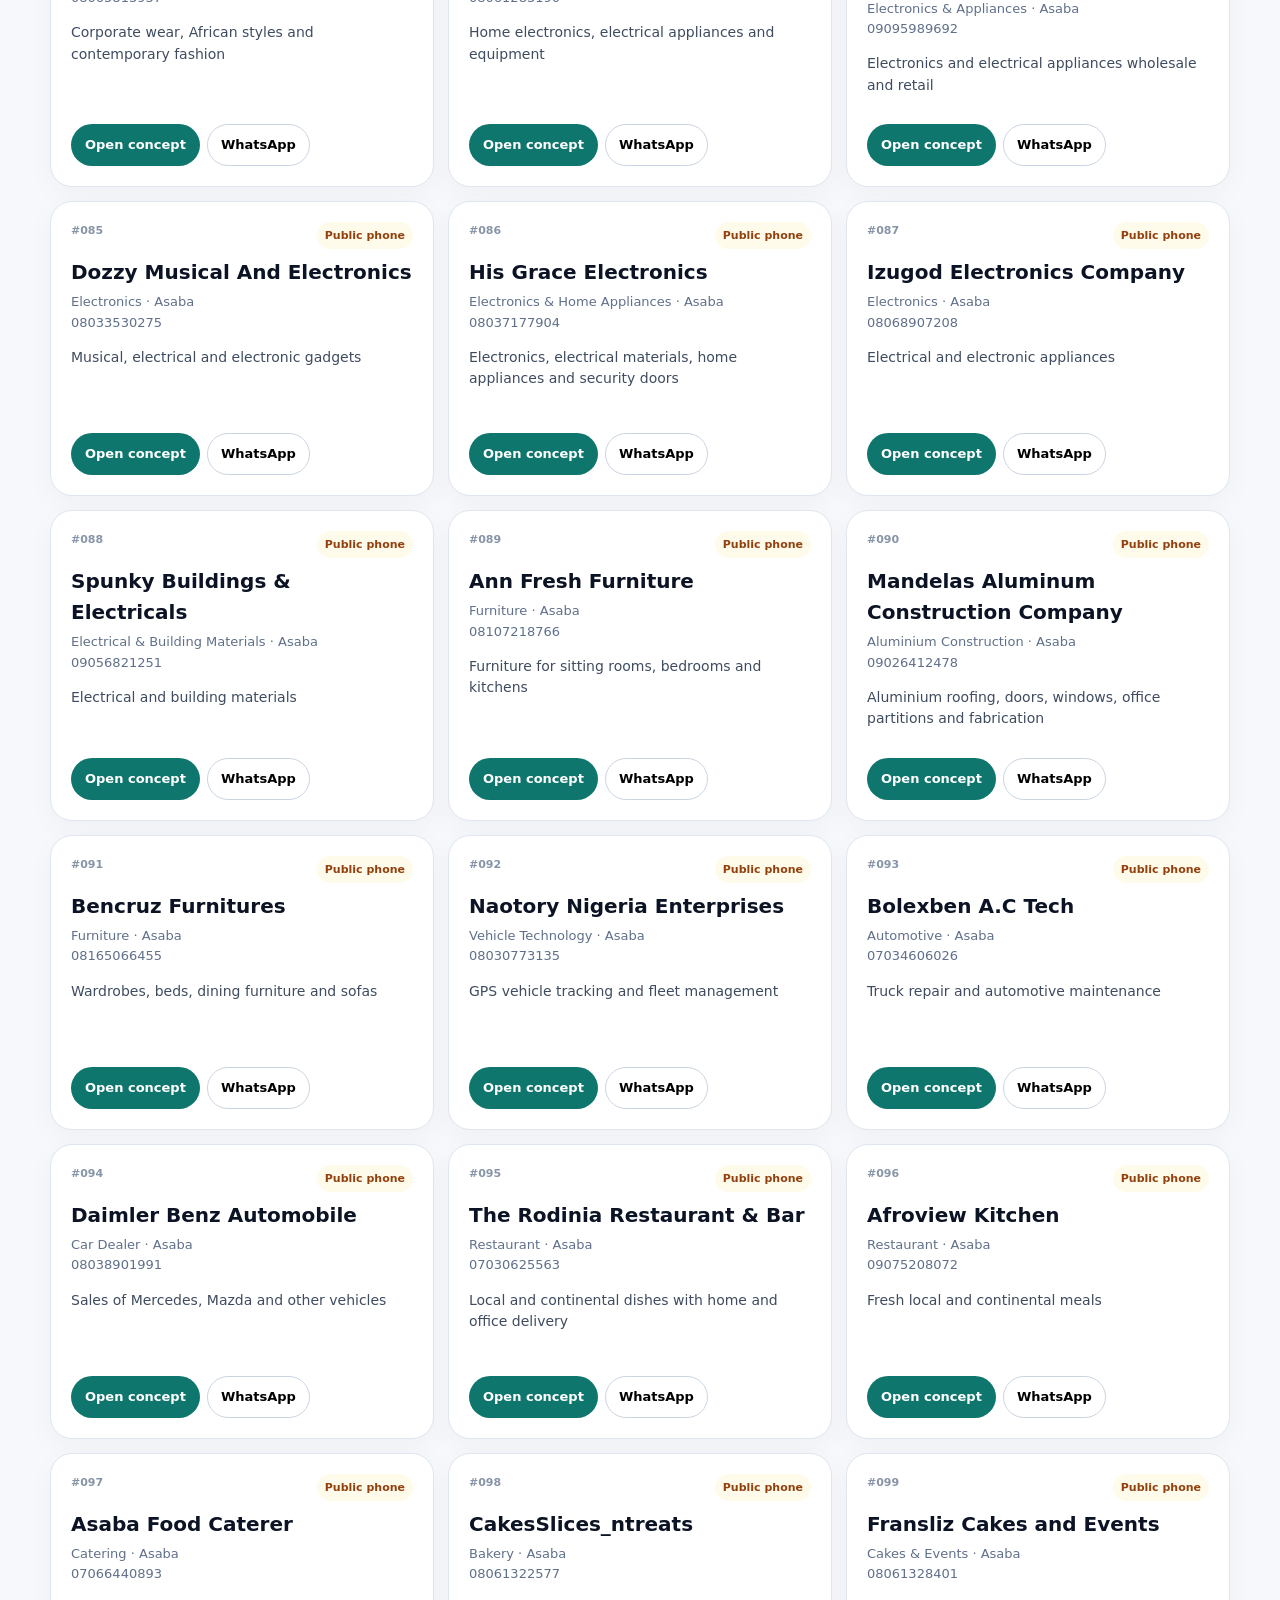
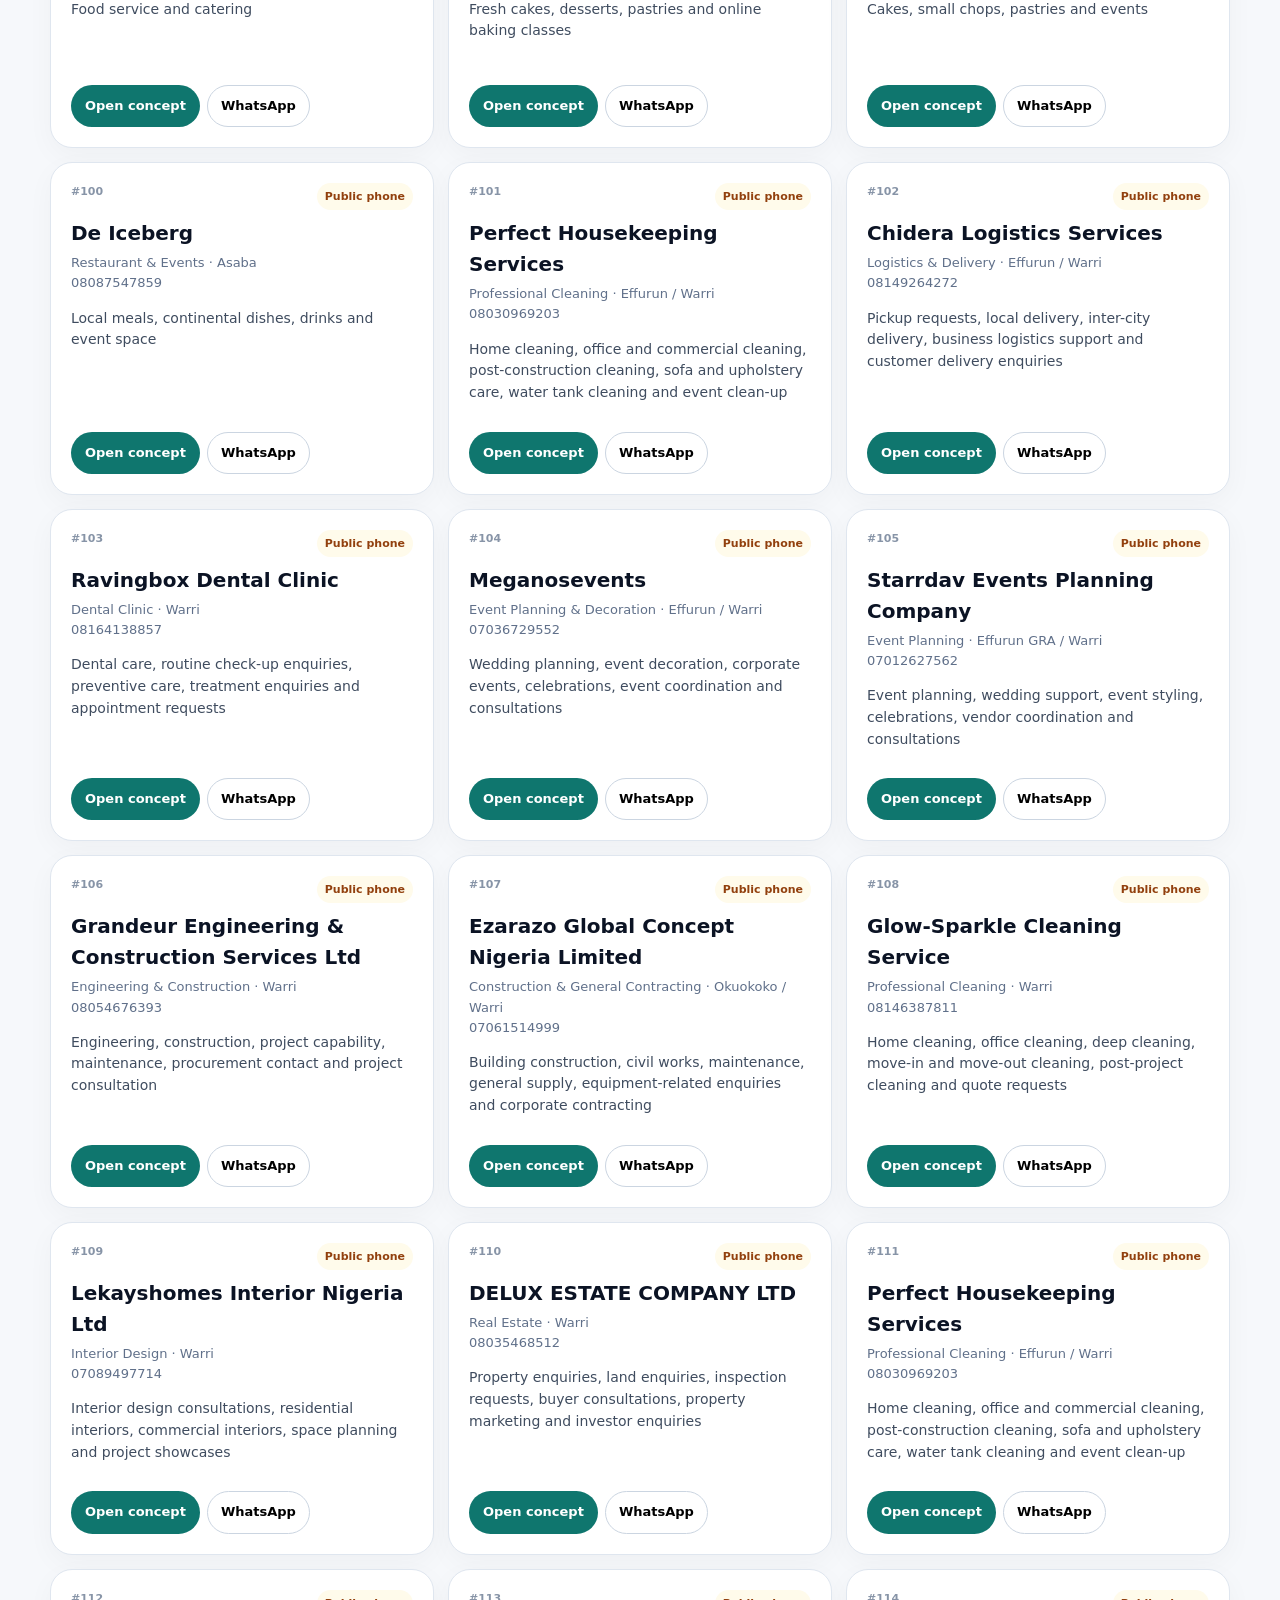
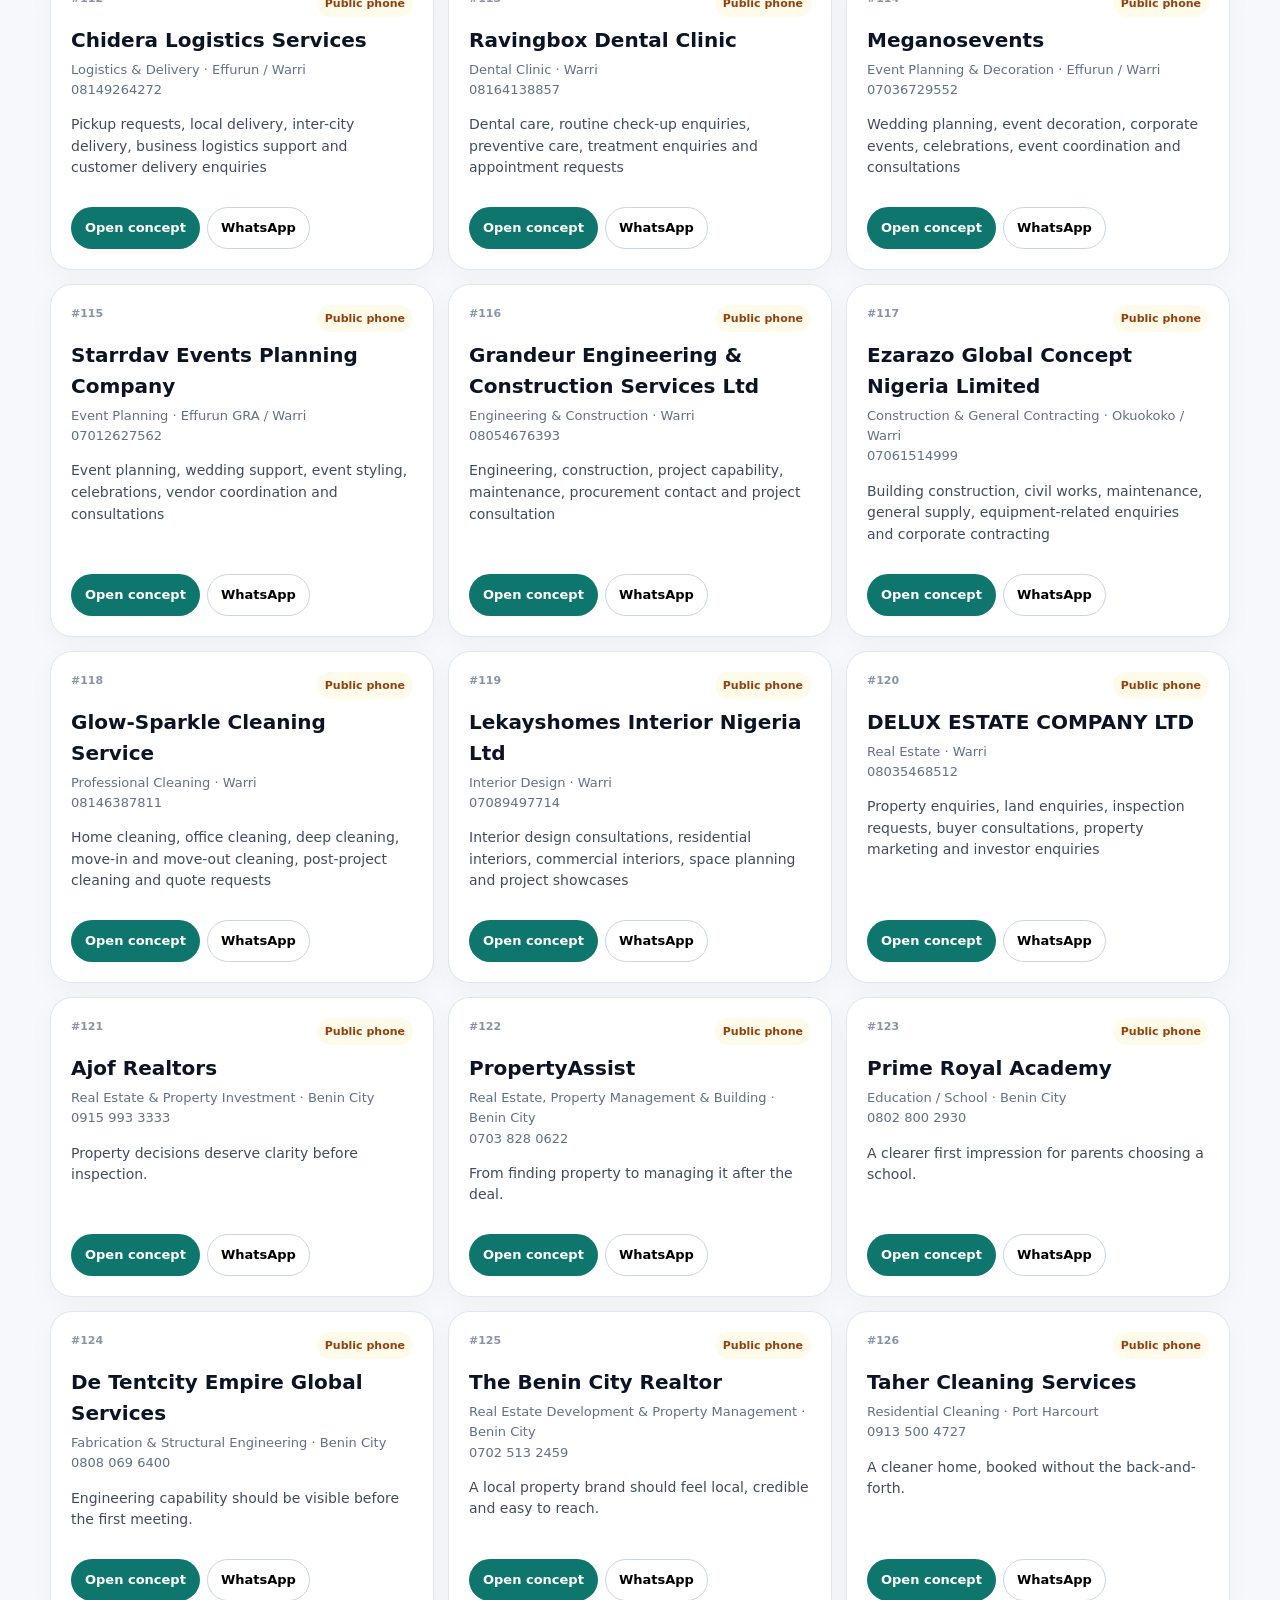
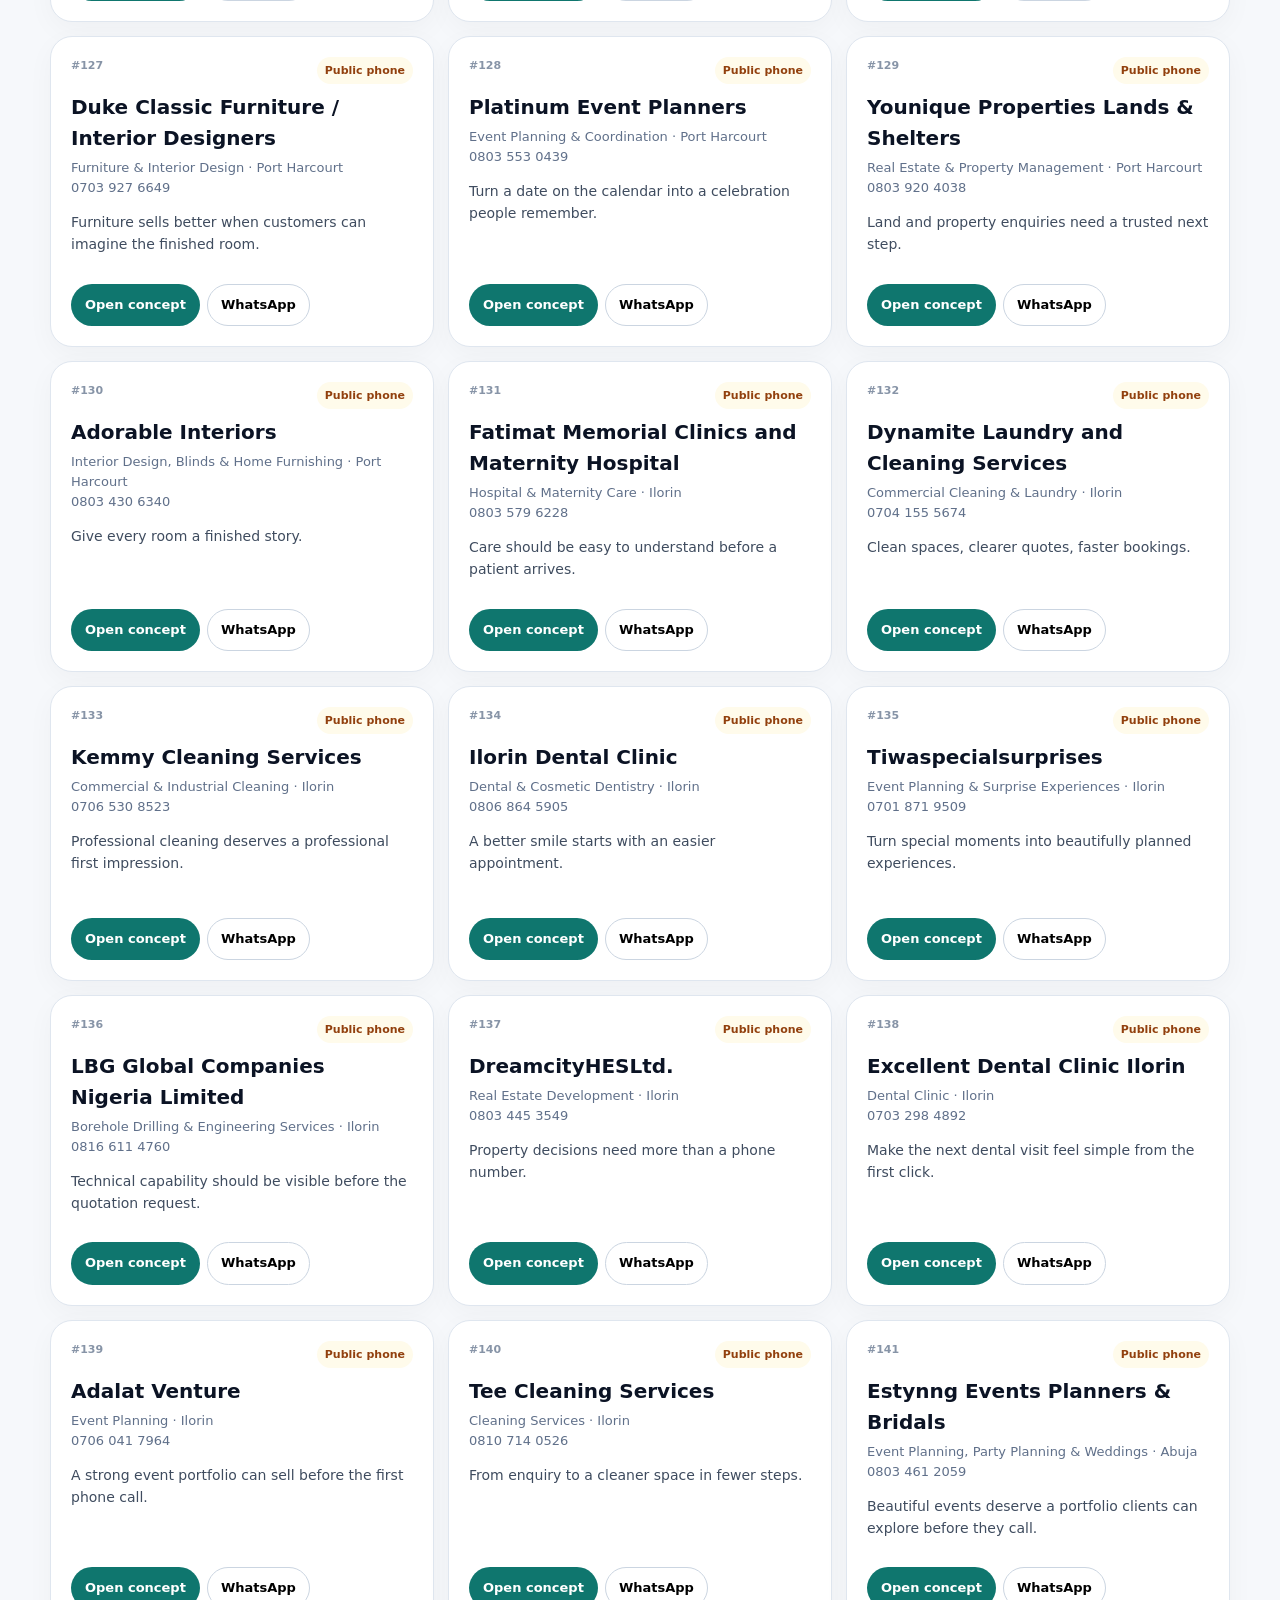
==== commit 0a7c44ca: "Load verified Warri prospect demos" ====
--- a/index.html
+++ b/index.html
@@ -1 +1 @@
-<!doctype html><html lang="en"><head><meta charset="utf-8"><meta name="viewport" content="width=device-width,initial-scale=1"><meta name="robots" content="noindex,nofollow"><meta name="theme-color" content="#0b1324"><title>Nigeria Business Website Concepts</title><link rel="stylesheet" href="/styles100.css"></head><body><div id="app"></div><script src="/p1.js"></script><script src="/p2.js"></script><script src="/p3.js"></script><script src="/p4.js"></script><script src="/p5.js"></script><script src="/p6.js"></script><script src="/p7.js"></script><script src="/p8.js"></script><script src="/p9.js"></script><script src="/app111.js"></script><script src="/append8.js"></script><script src="/append9.js"></script></body></html>+<!doctype html><html lang="en"><head><meta charset="utf-8"><meta name="viewport" content="width=device-width,initial-scale=1"><meta name="robots" content="noindex,nofollow"><meta name="theme-color" content="#0b1324"><title>Nigeria Business Website Concepts</title><link rel="stylesheet" href="/styles100.css"></head><body><div id="app"></div><script src="/p1.js"></script><script src="/p2.js"></script><script src="/p3.js"></script><script src="/p4.js"></script><script src="/p5.js"></script><script src="/p6.js"></script><script src="/p7.js"></script><script src="/p8.js"></script><script src="/p9.js"></script><script src="/p10.js"></script><script src="/app111.js"></script><script src="/append8.js"></script><script src="/append9.js"></script><script src="/append10.js"></script></body></html>
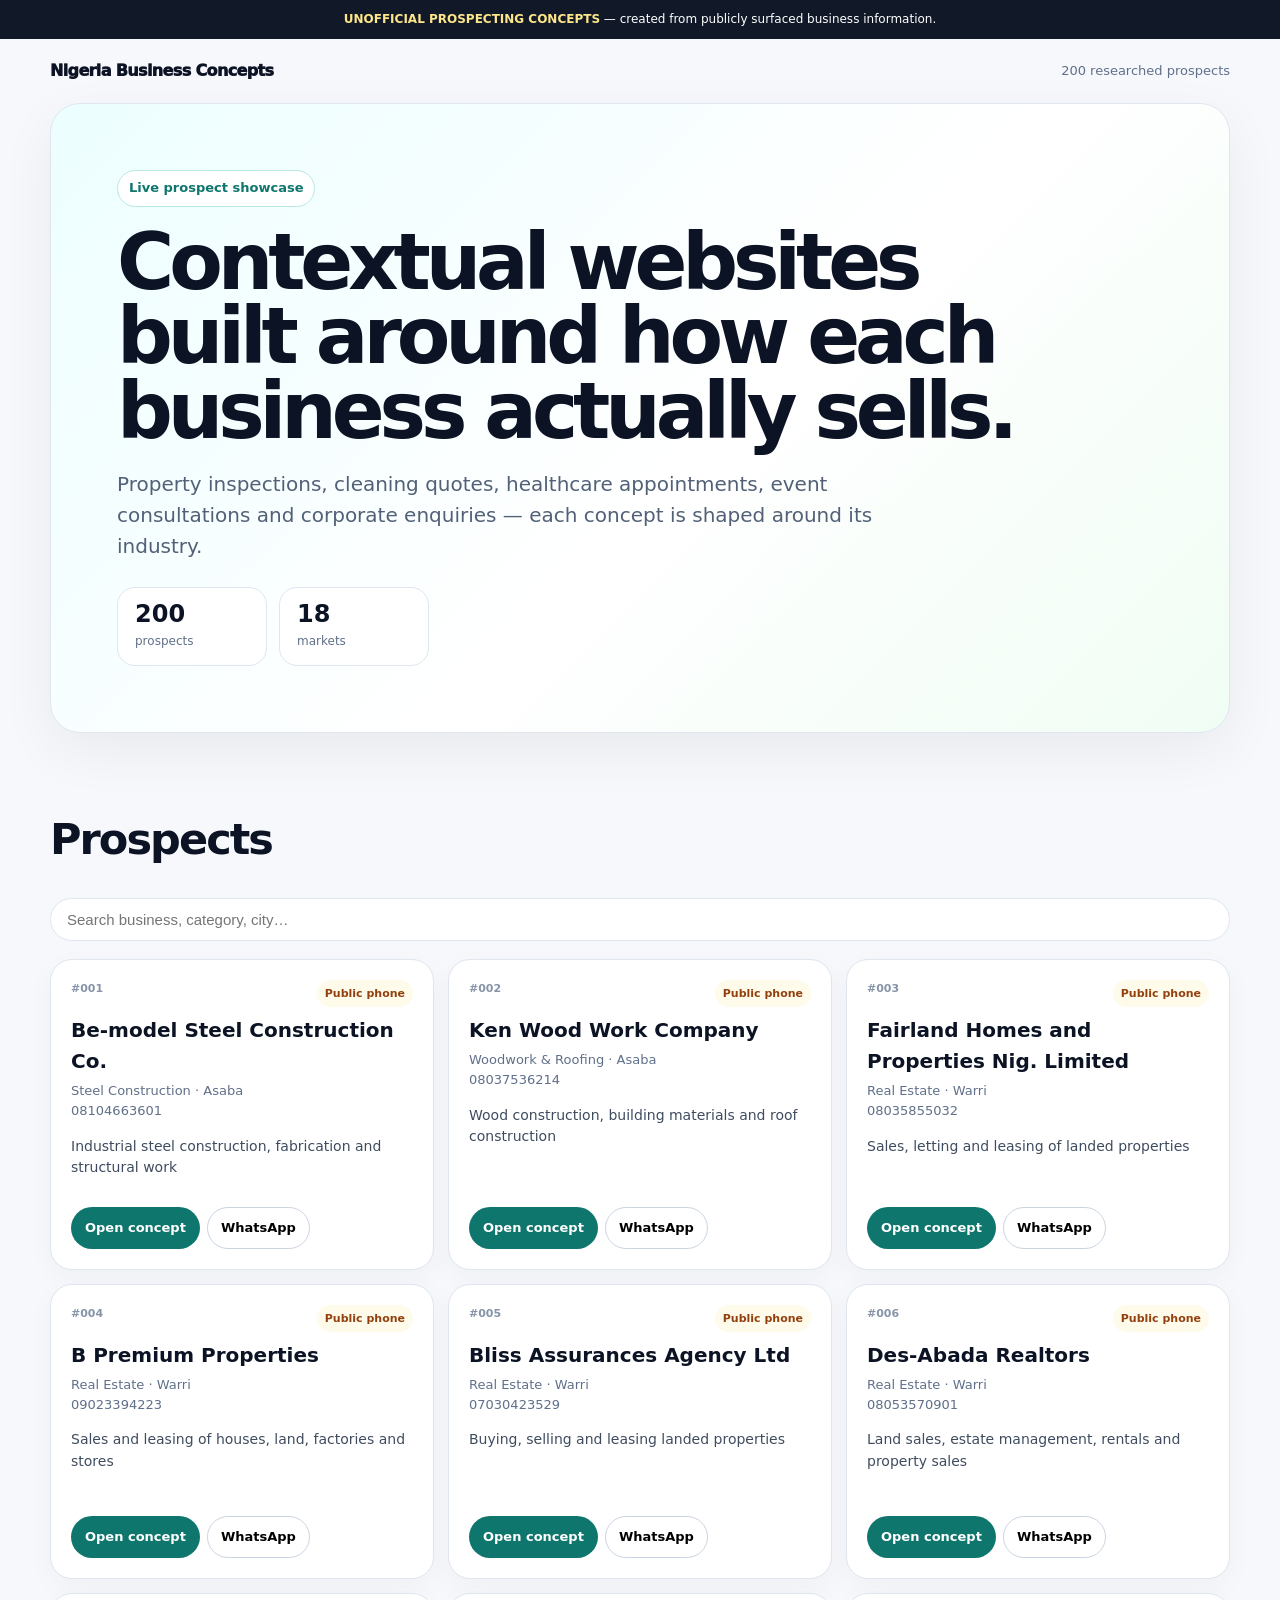
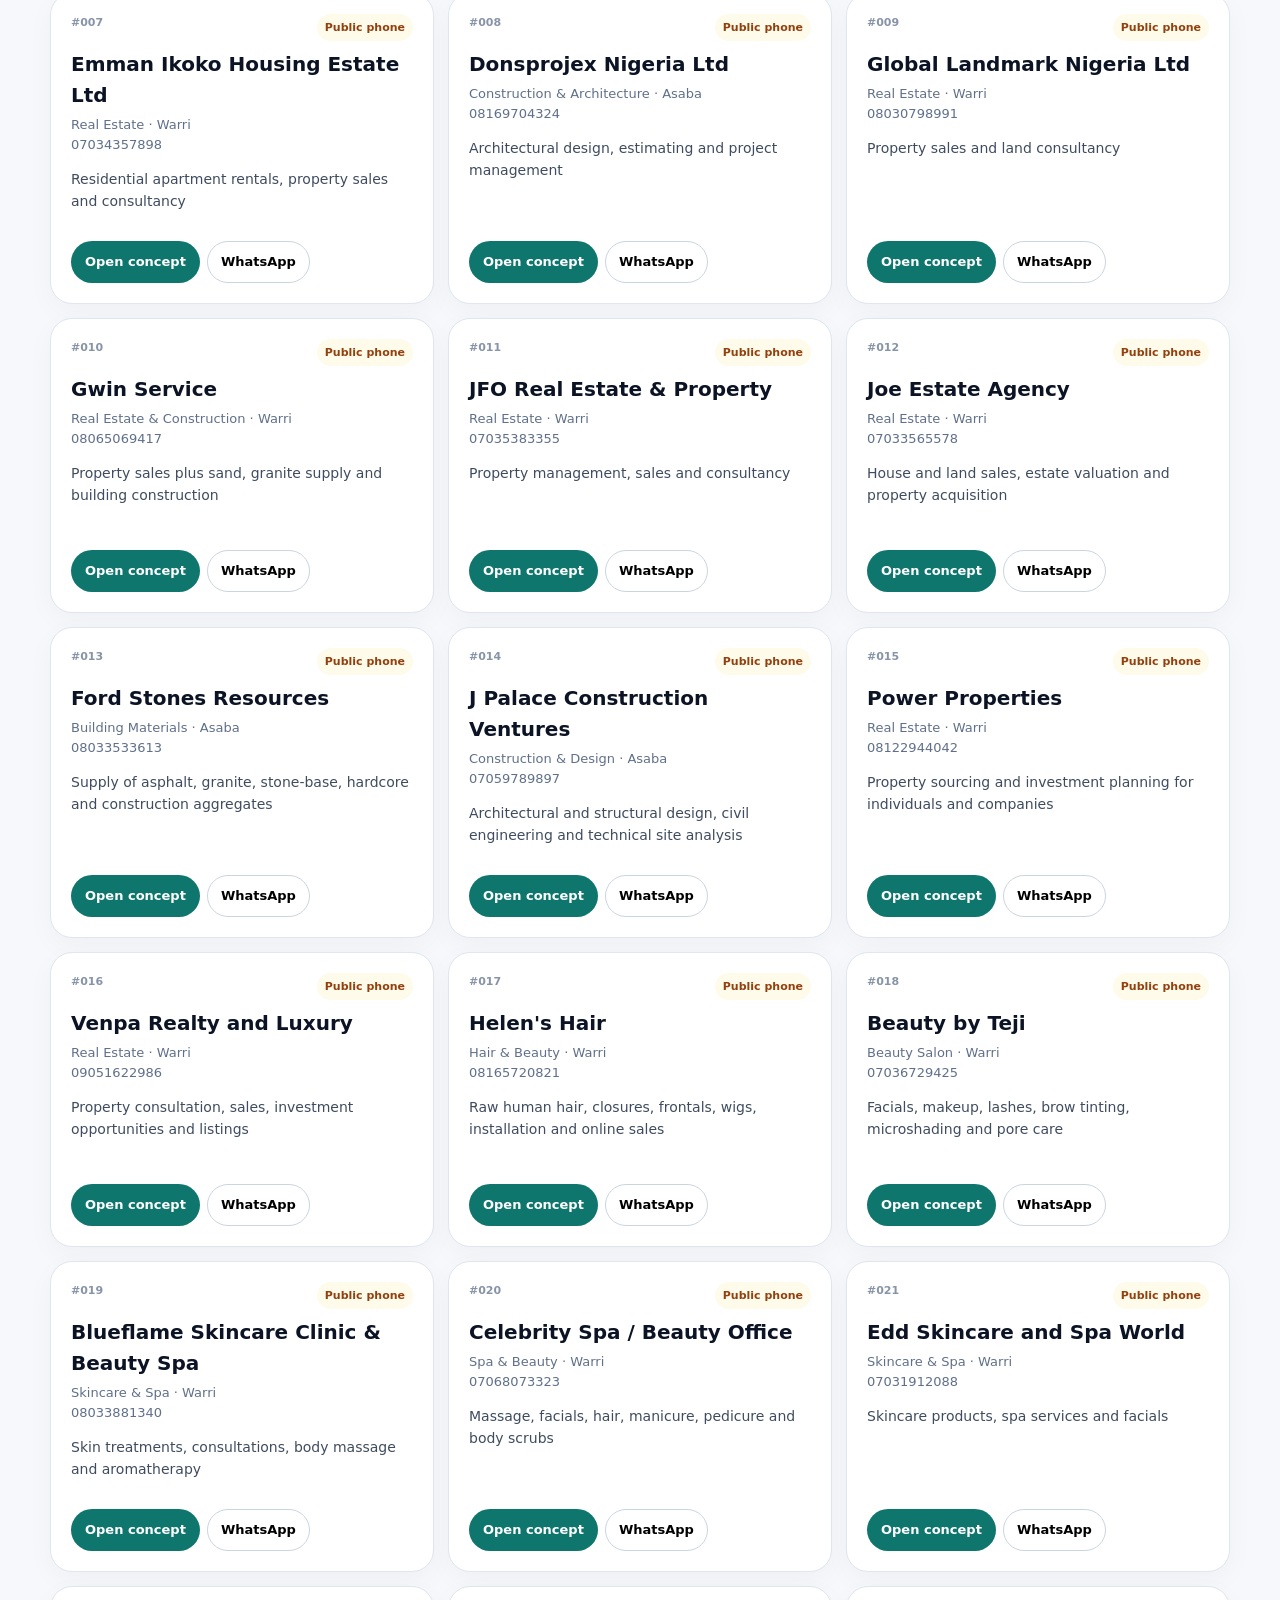
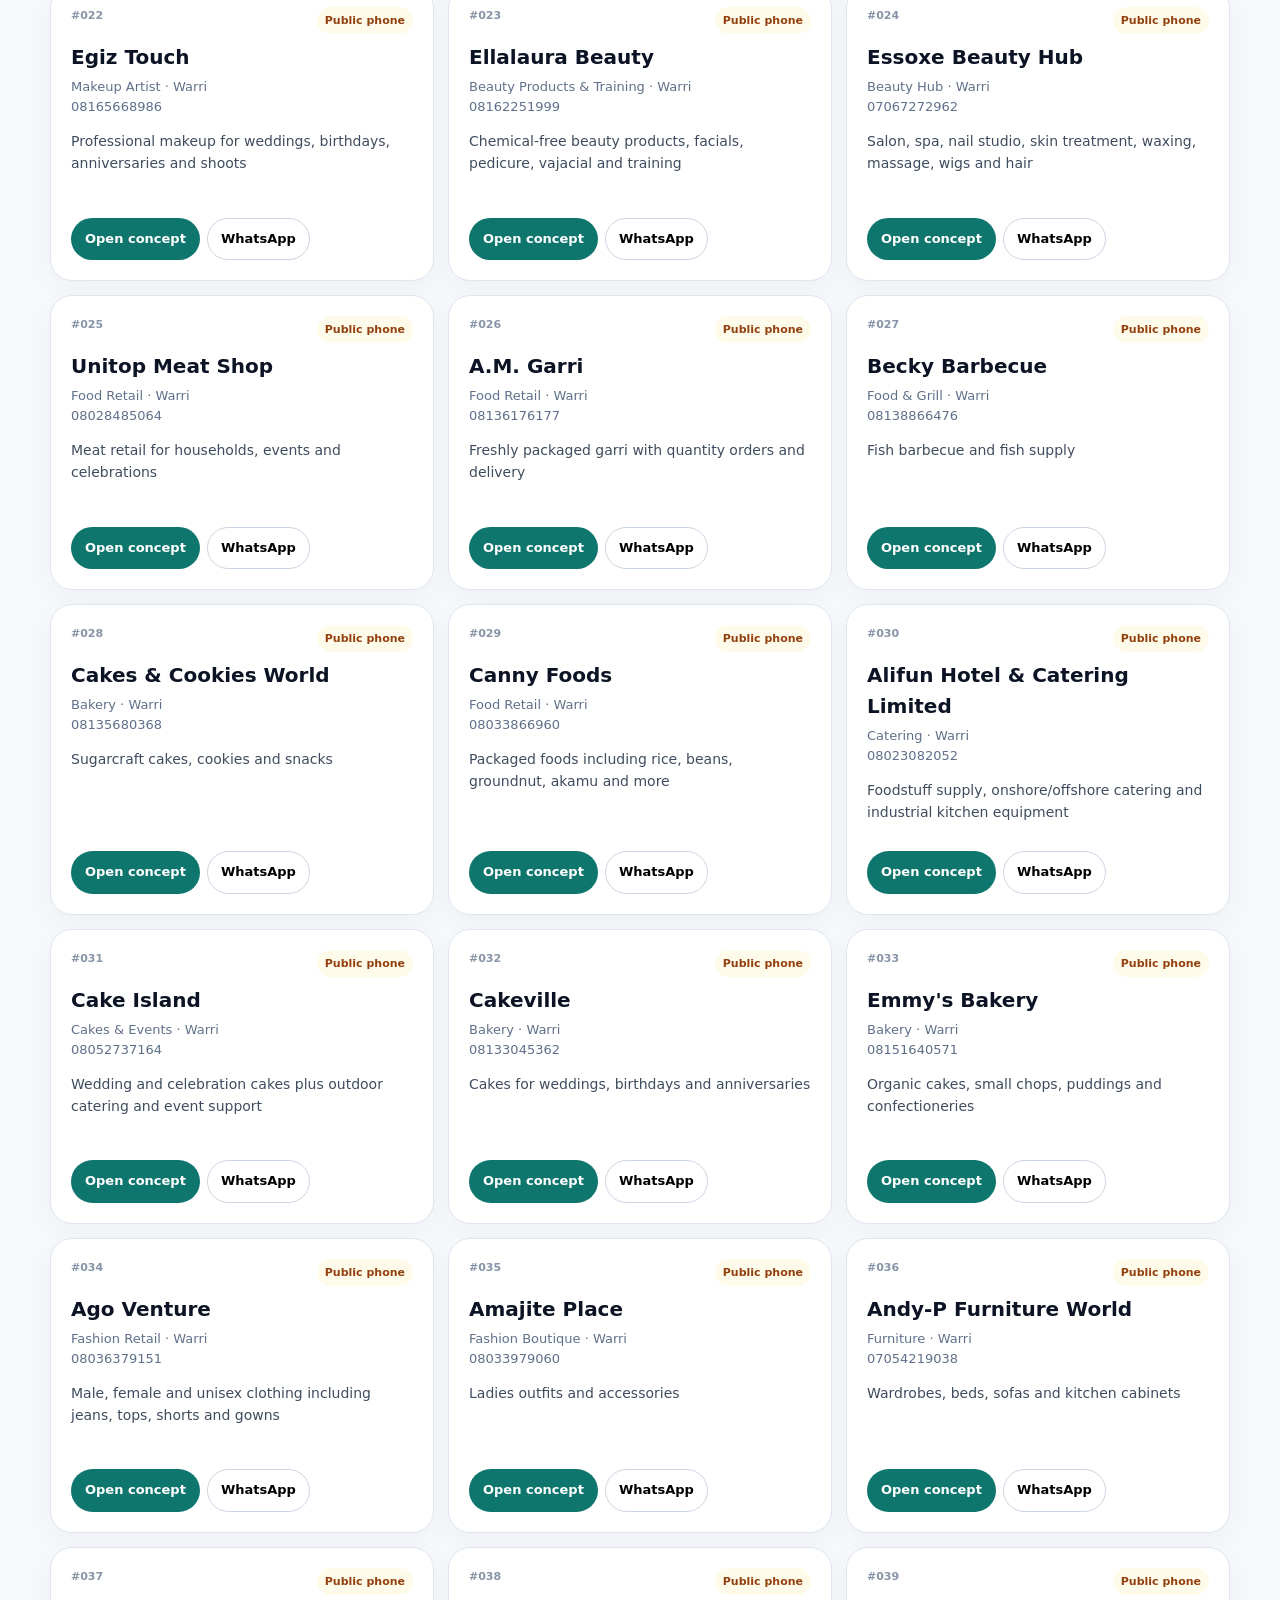
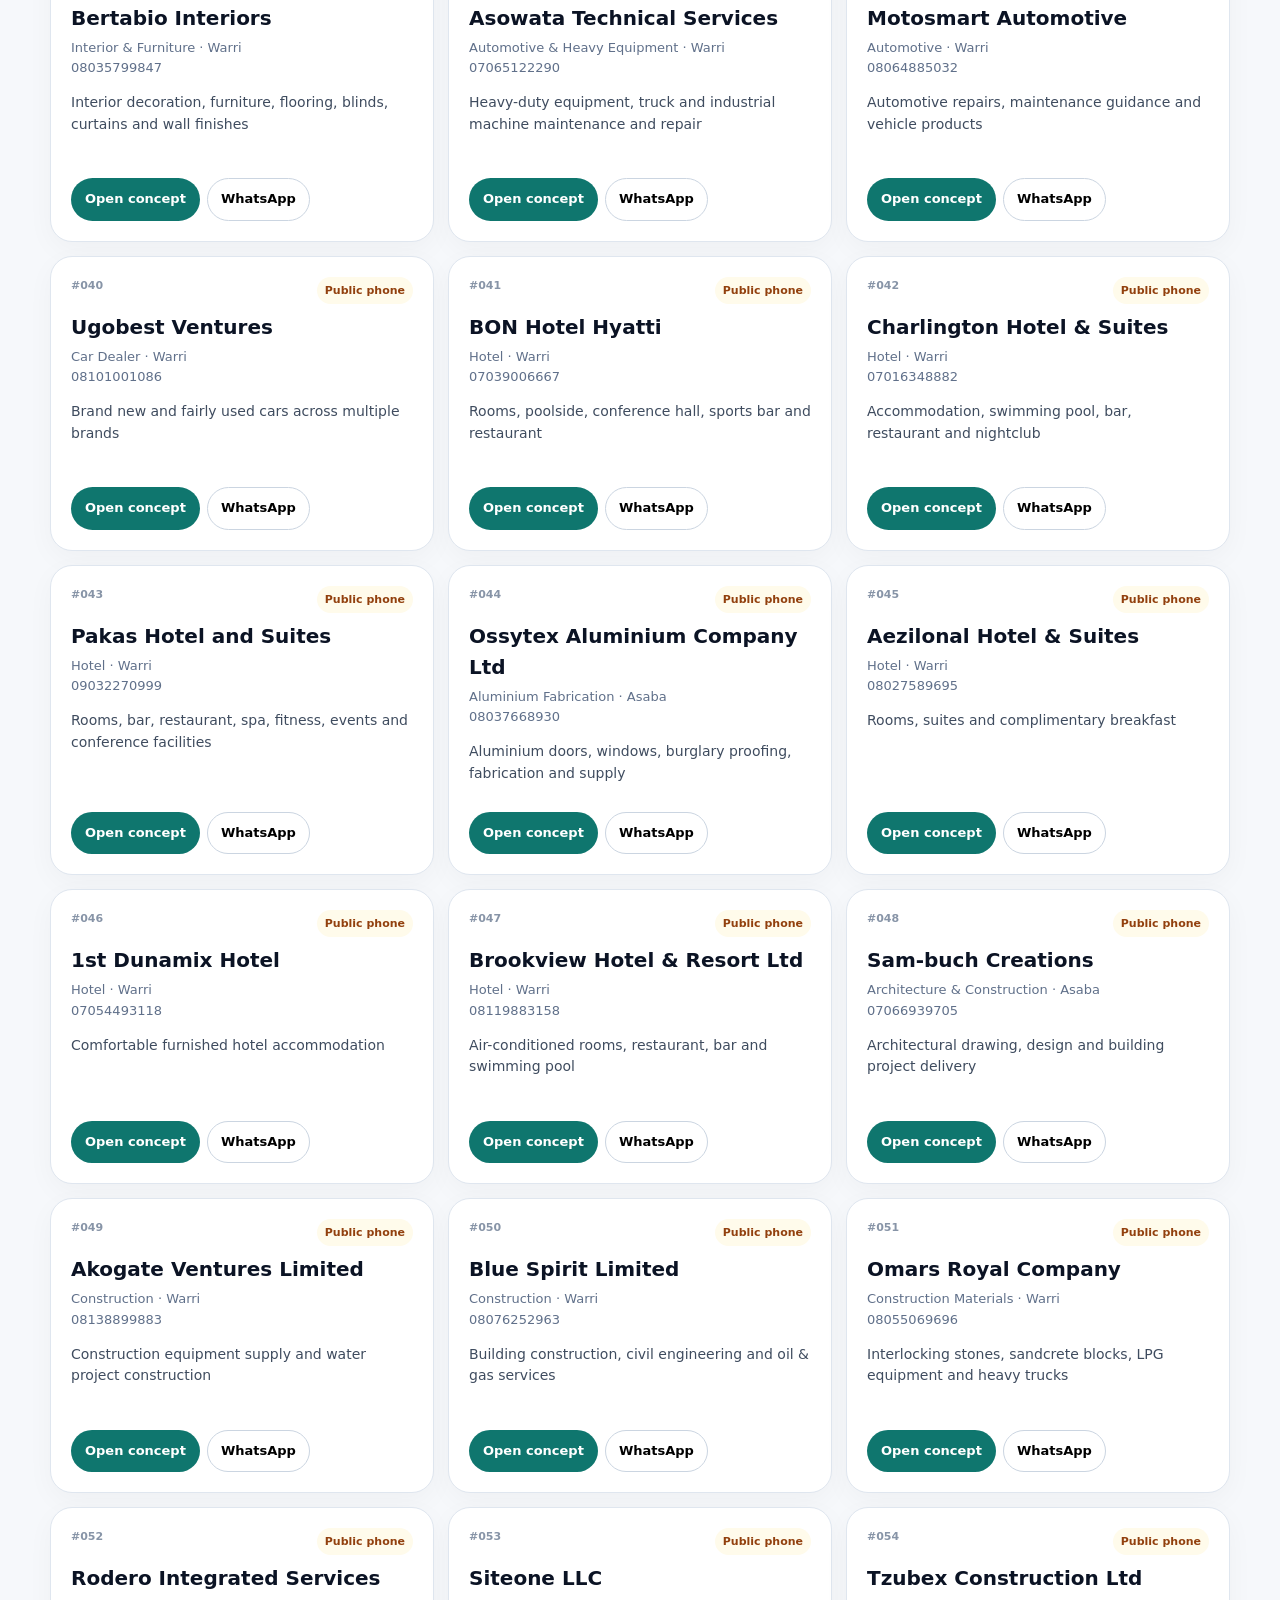
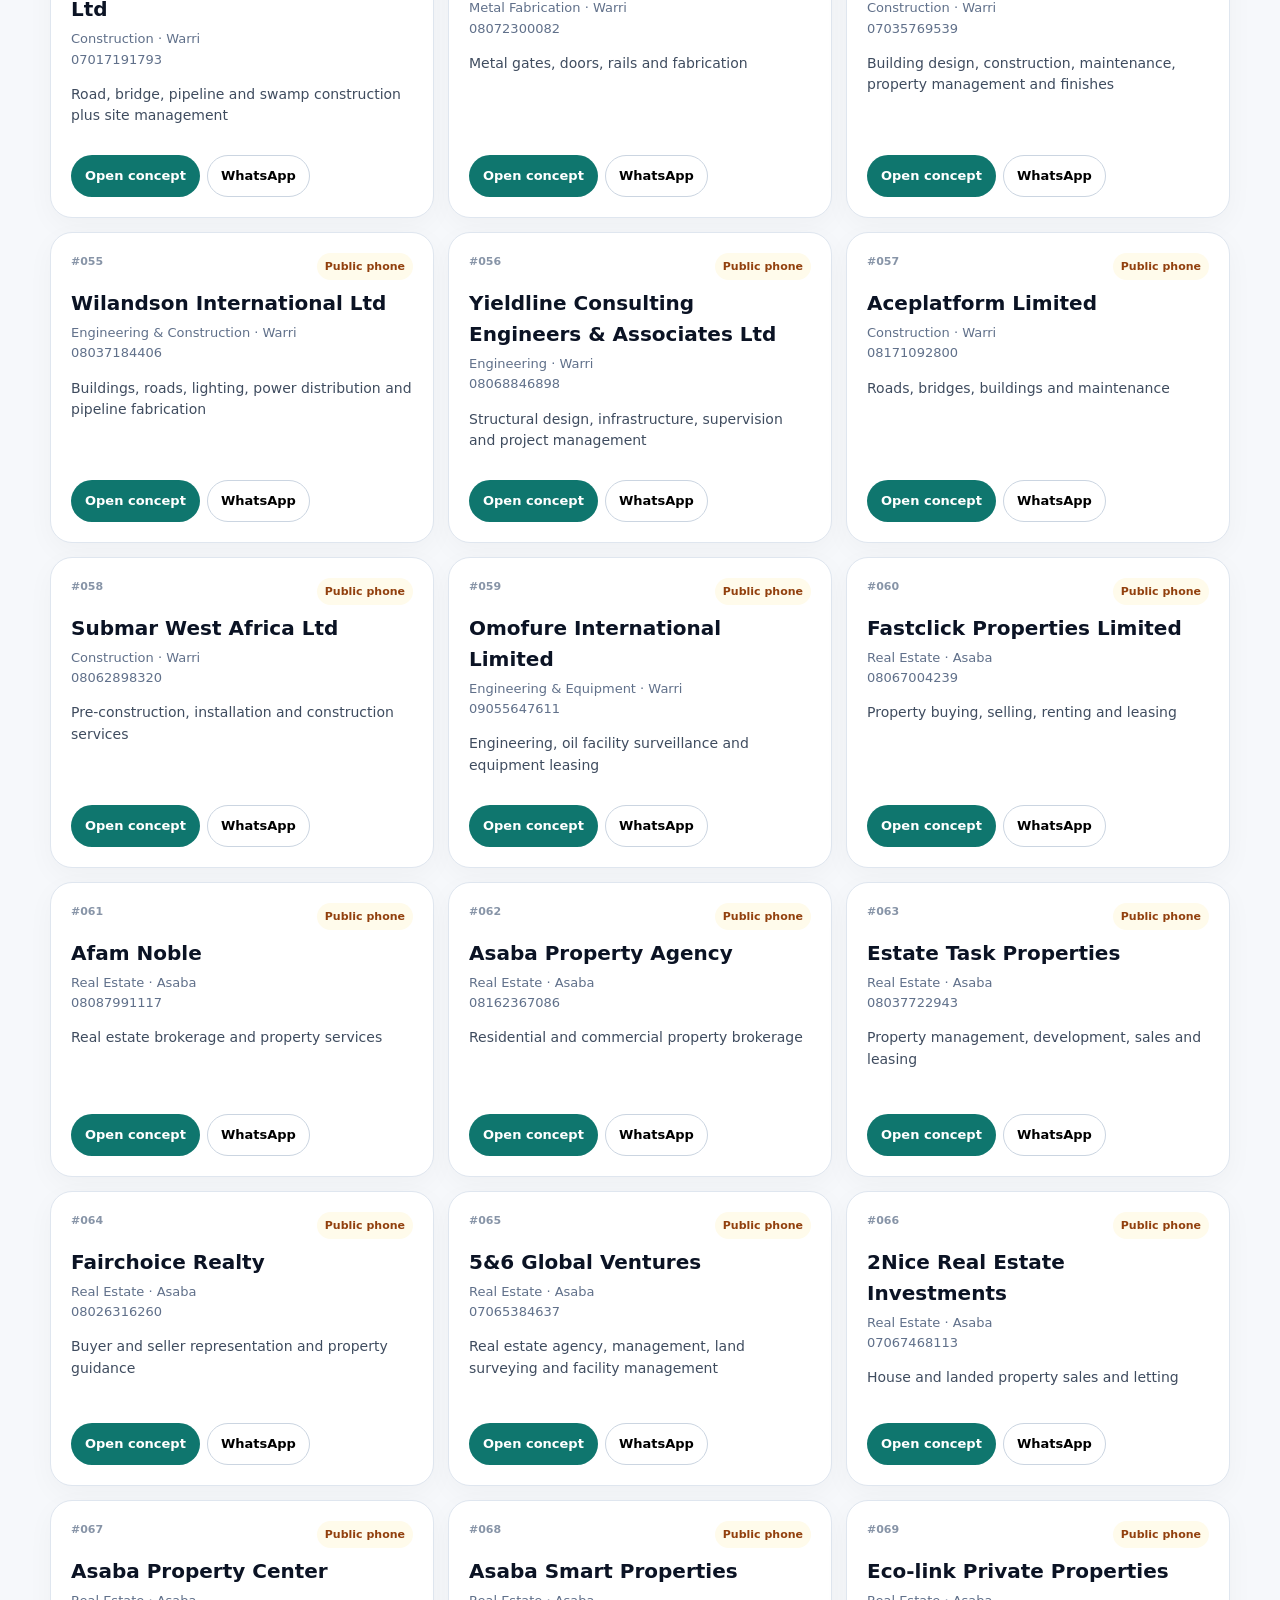
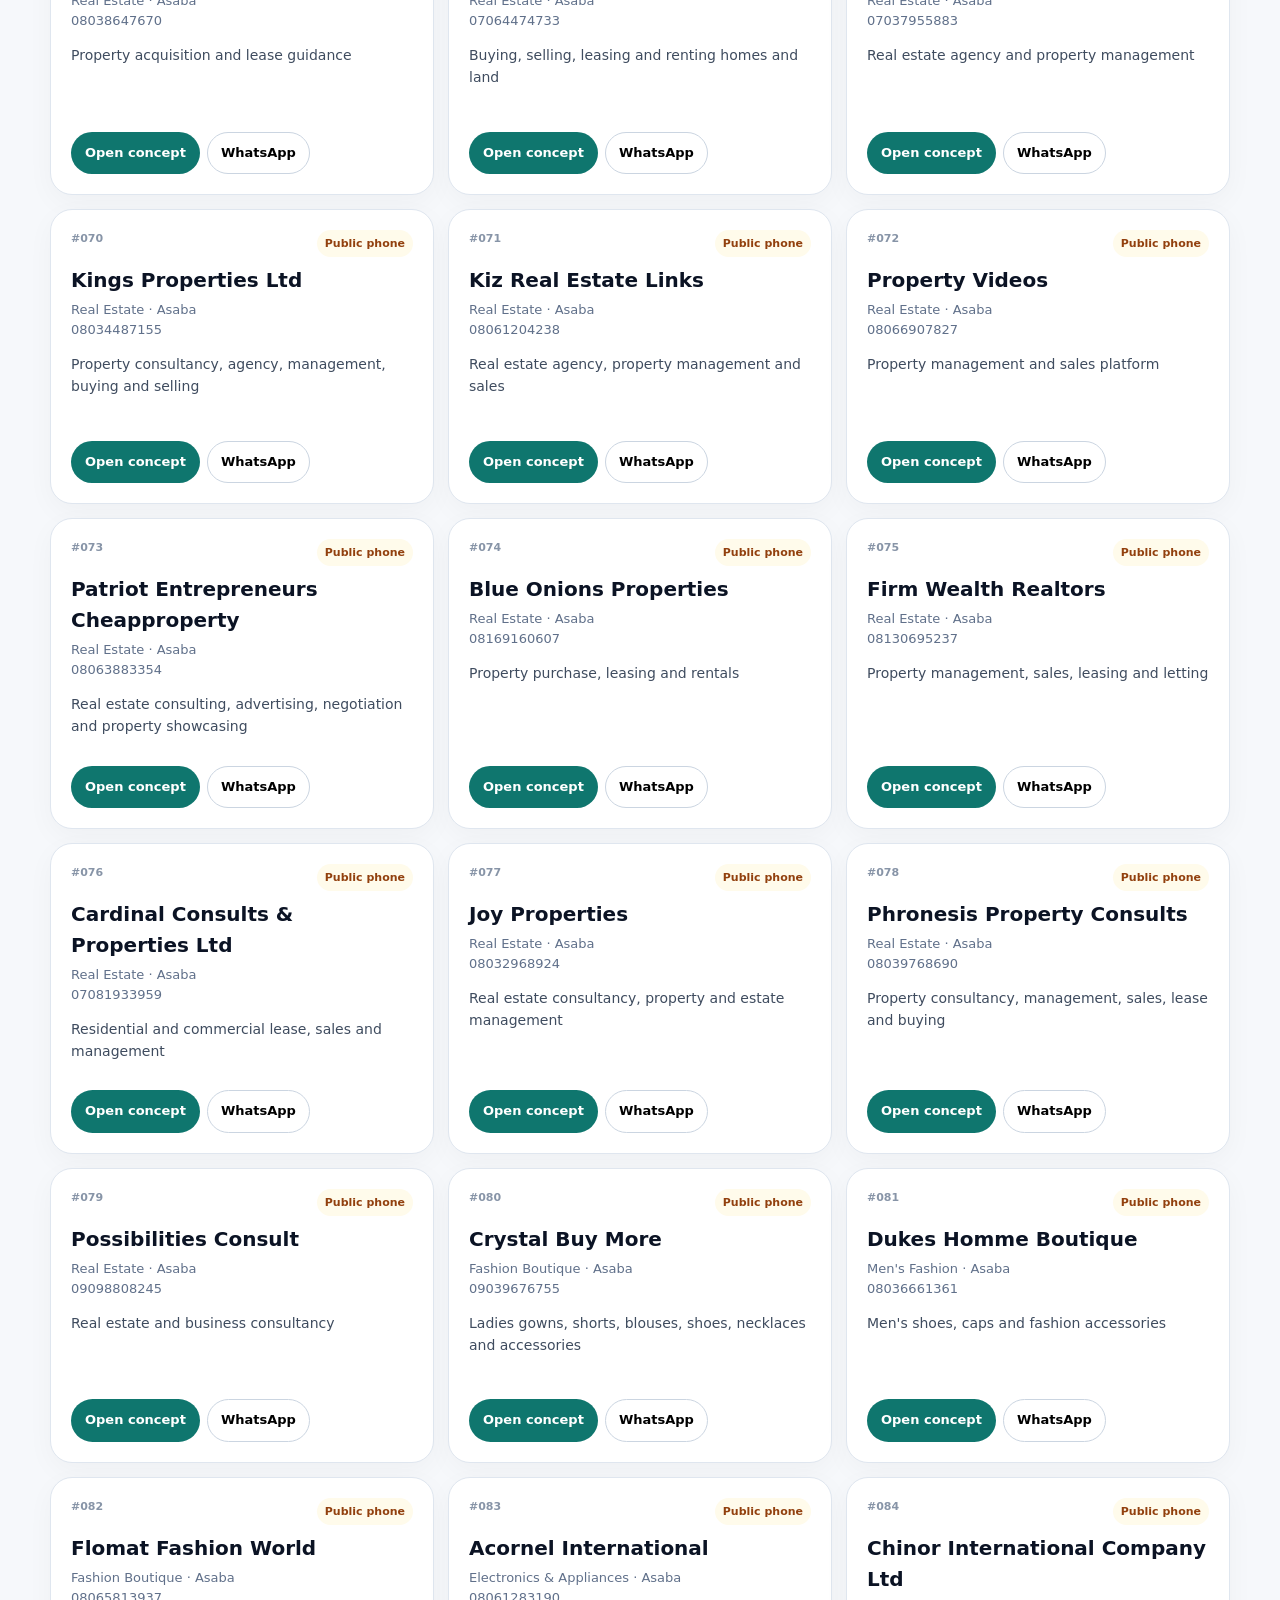
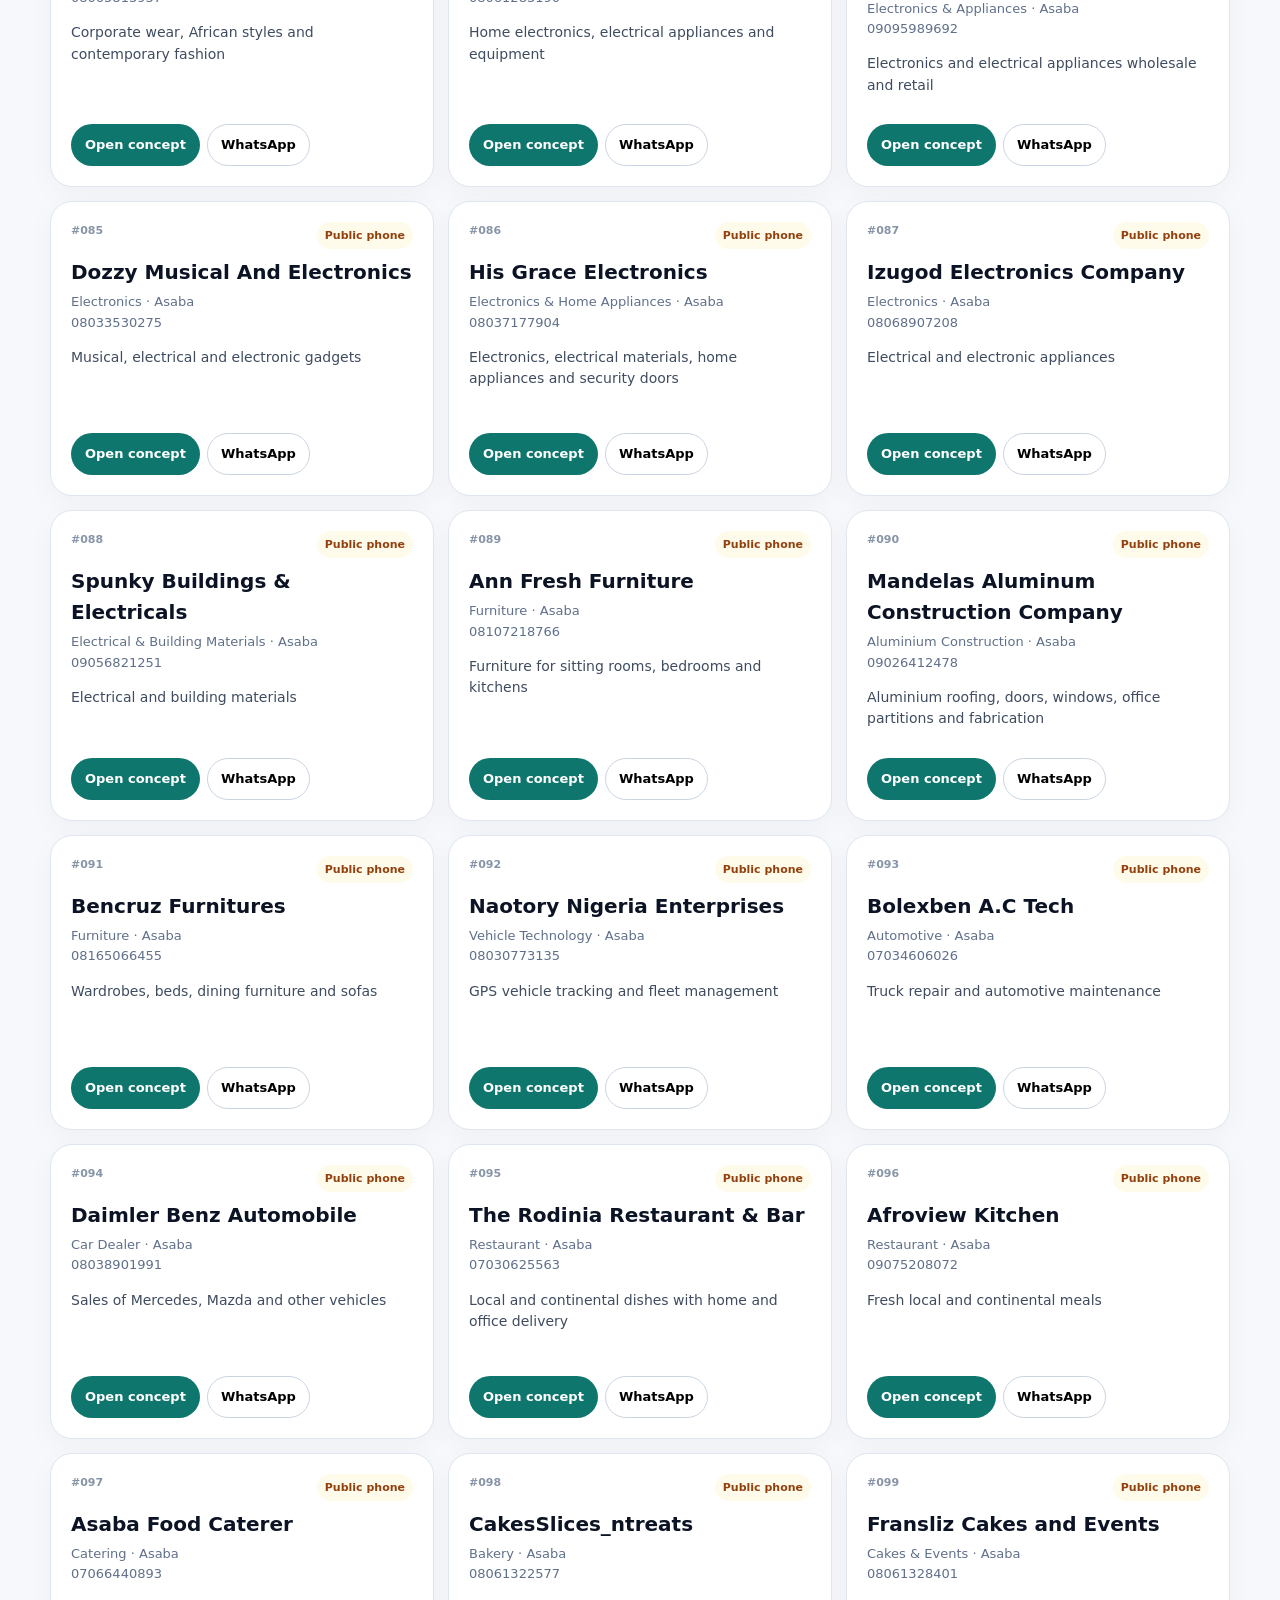
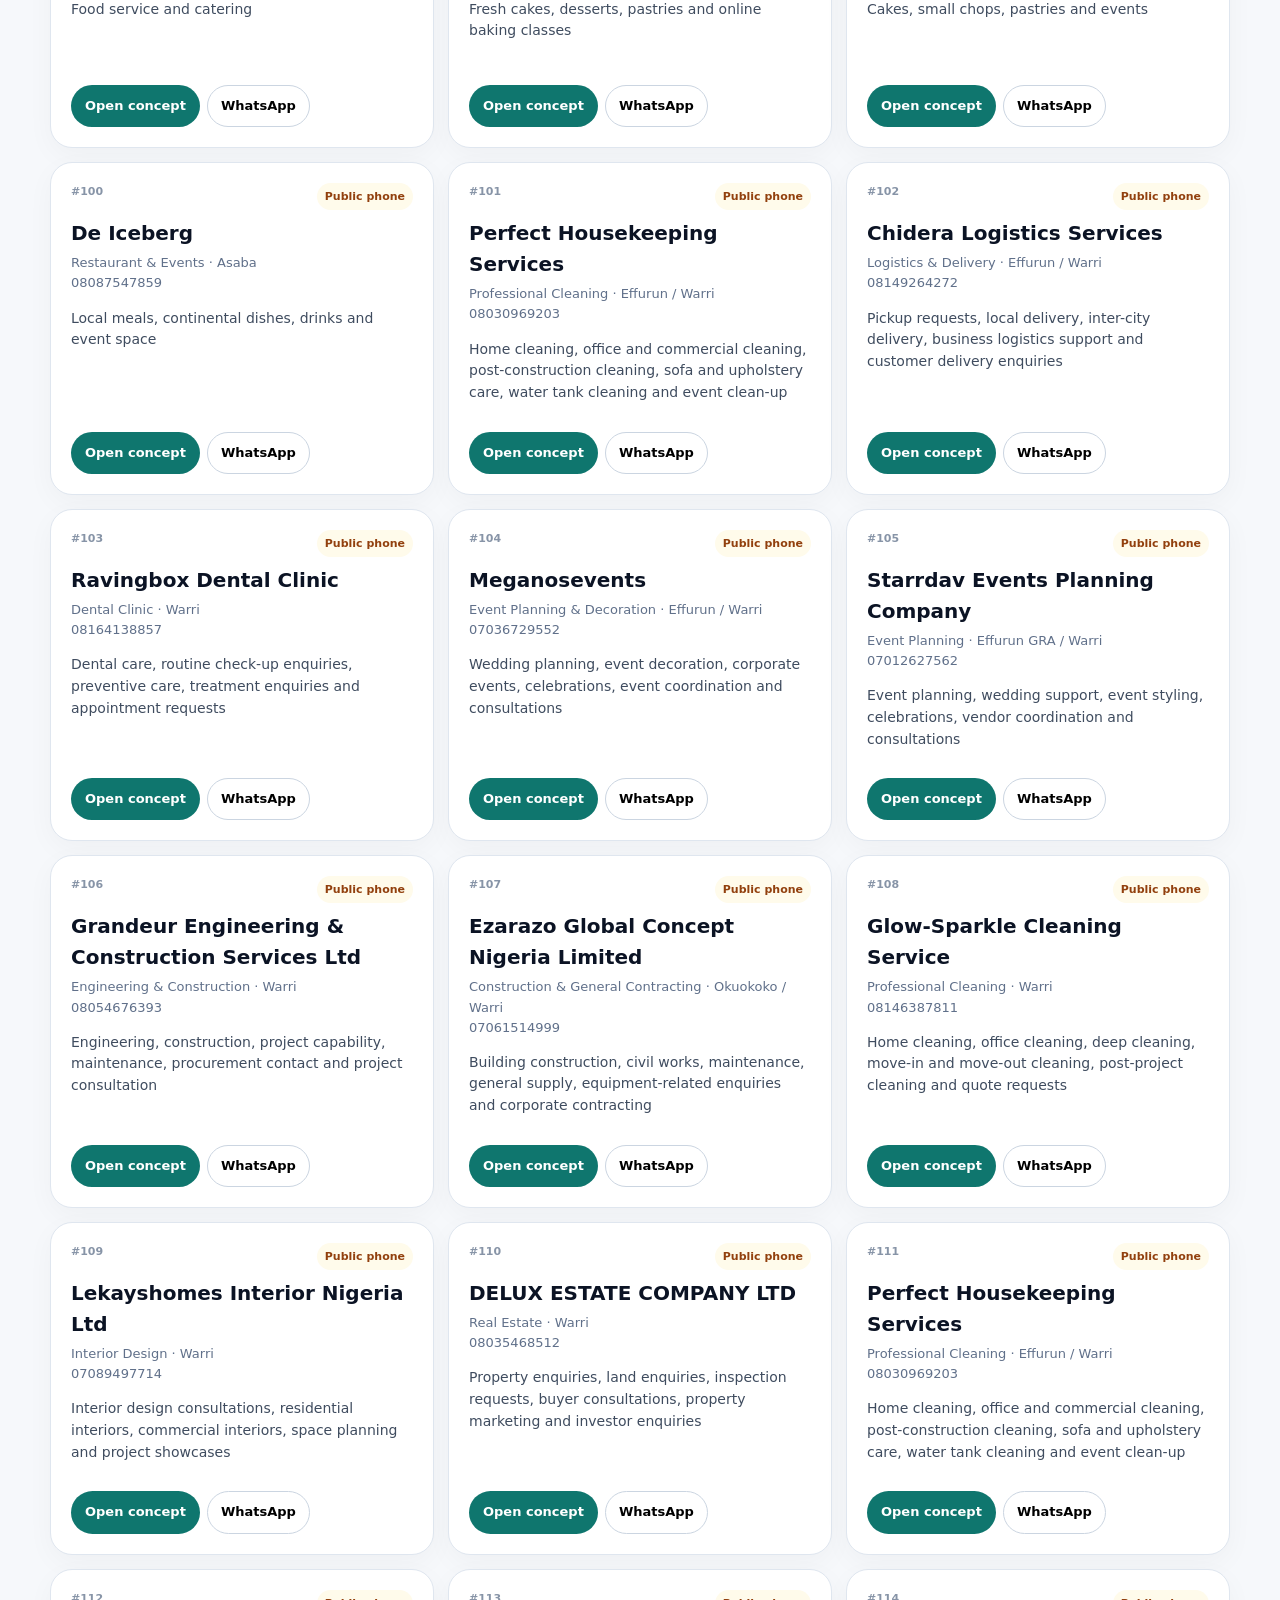
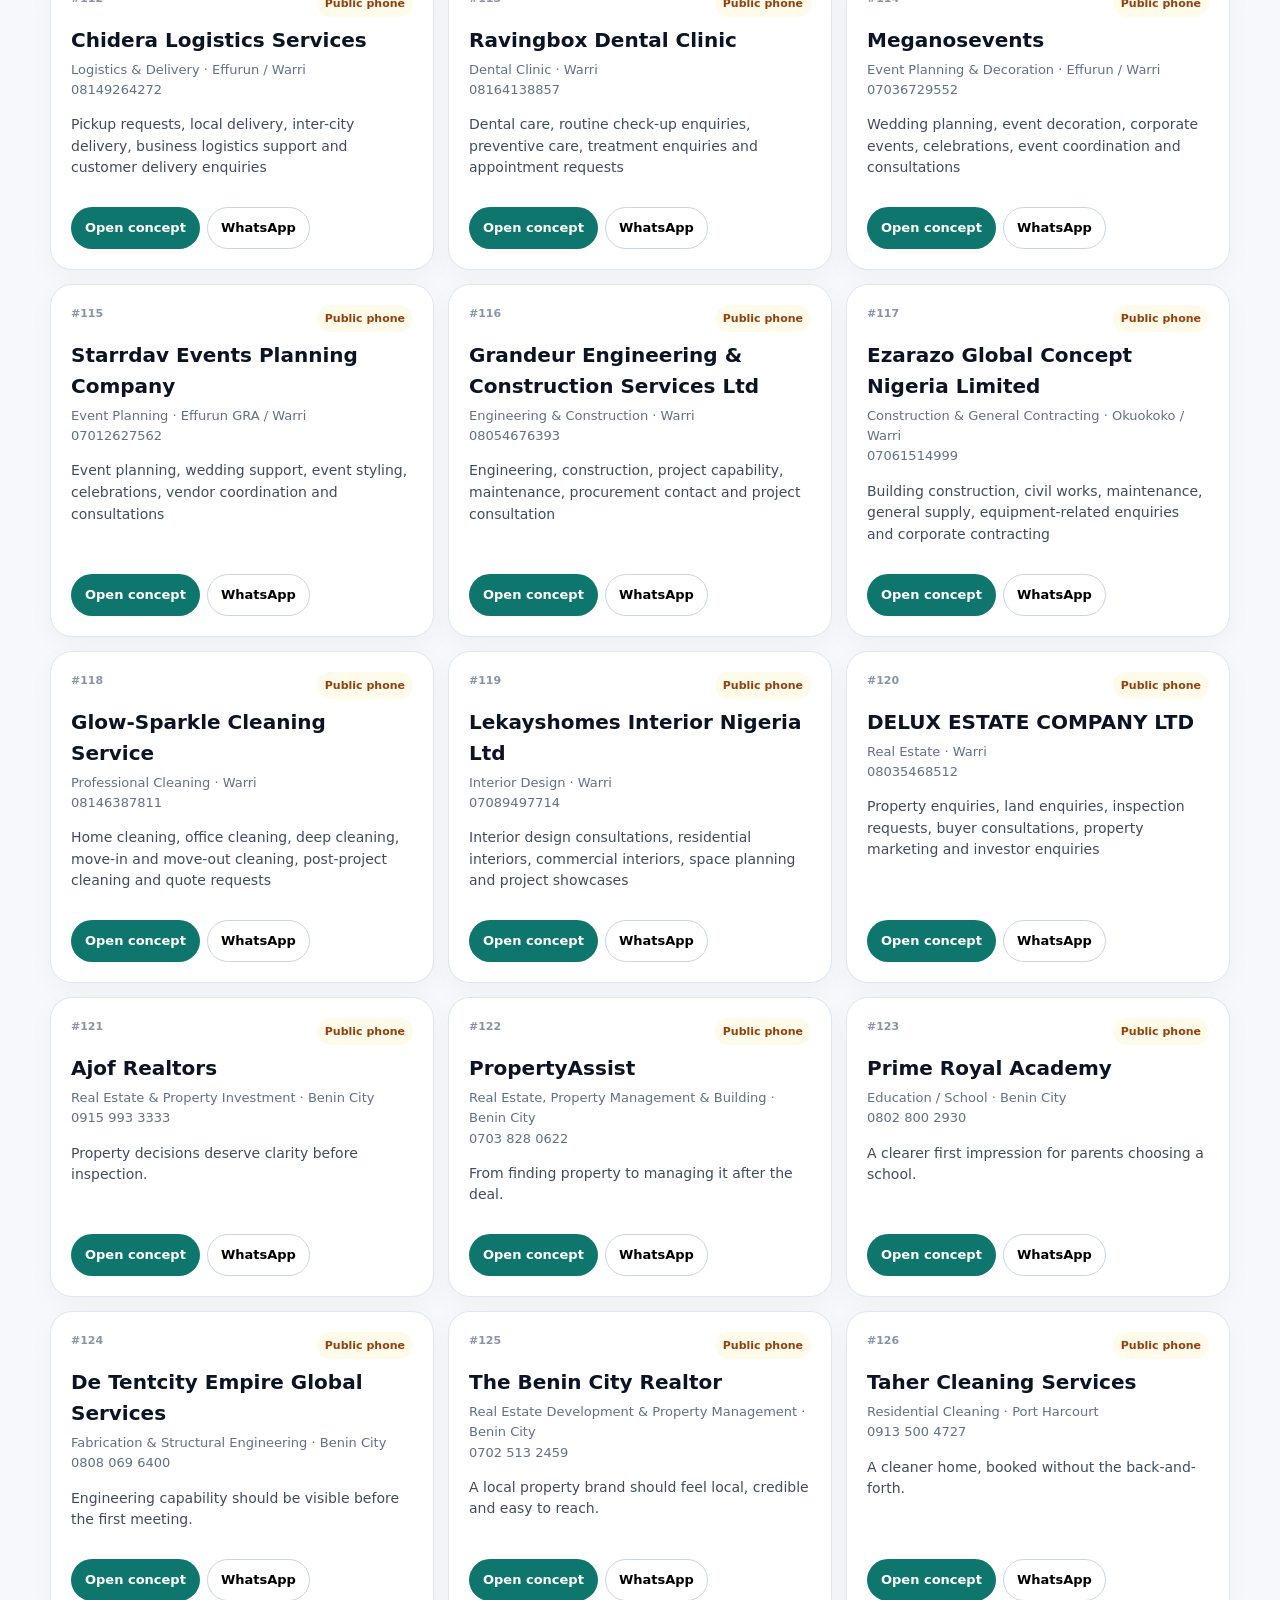
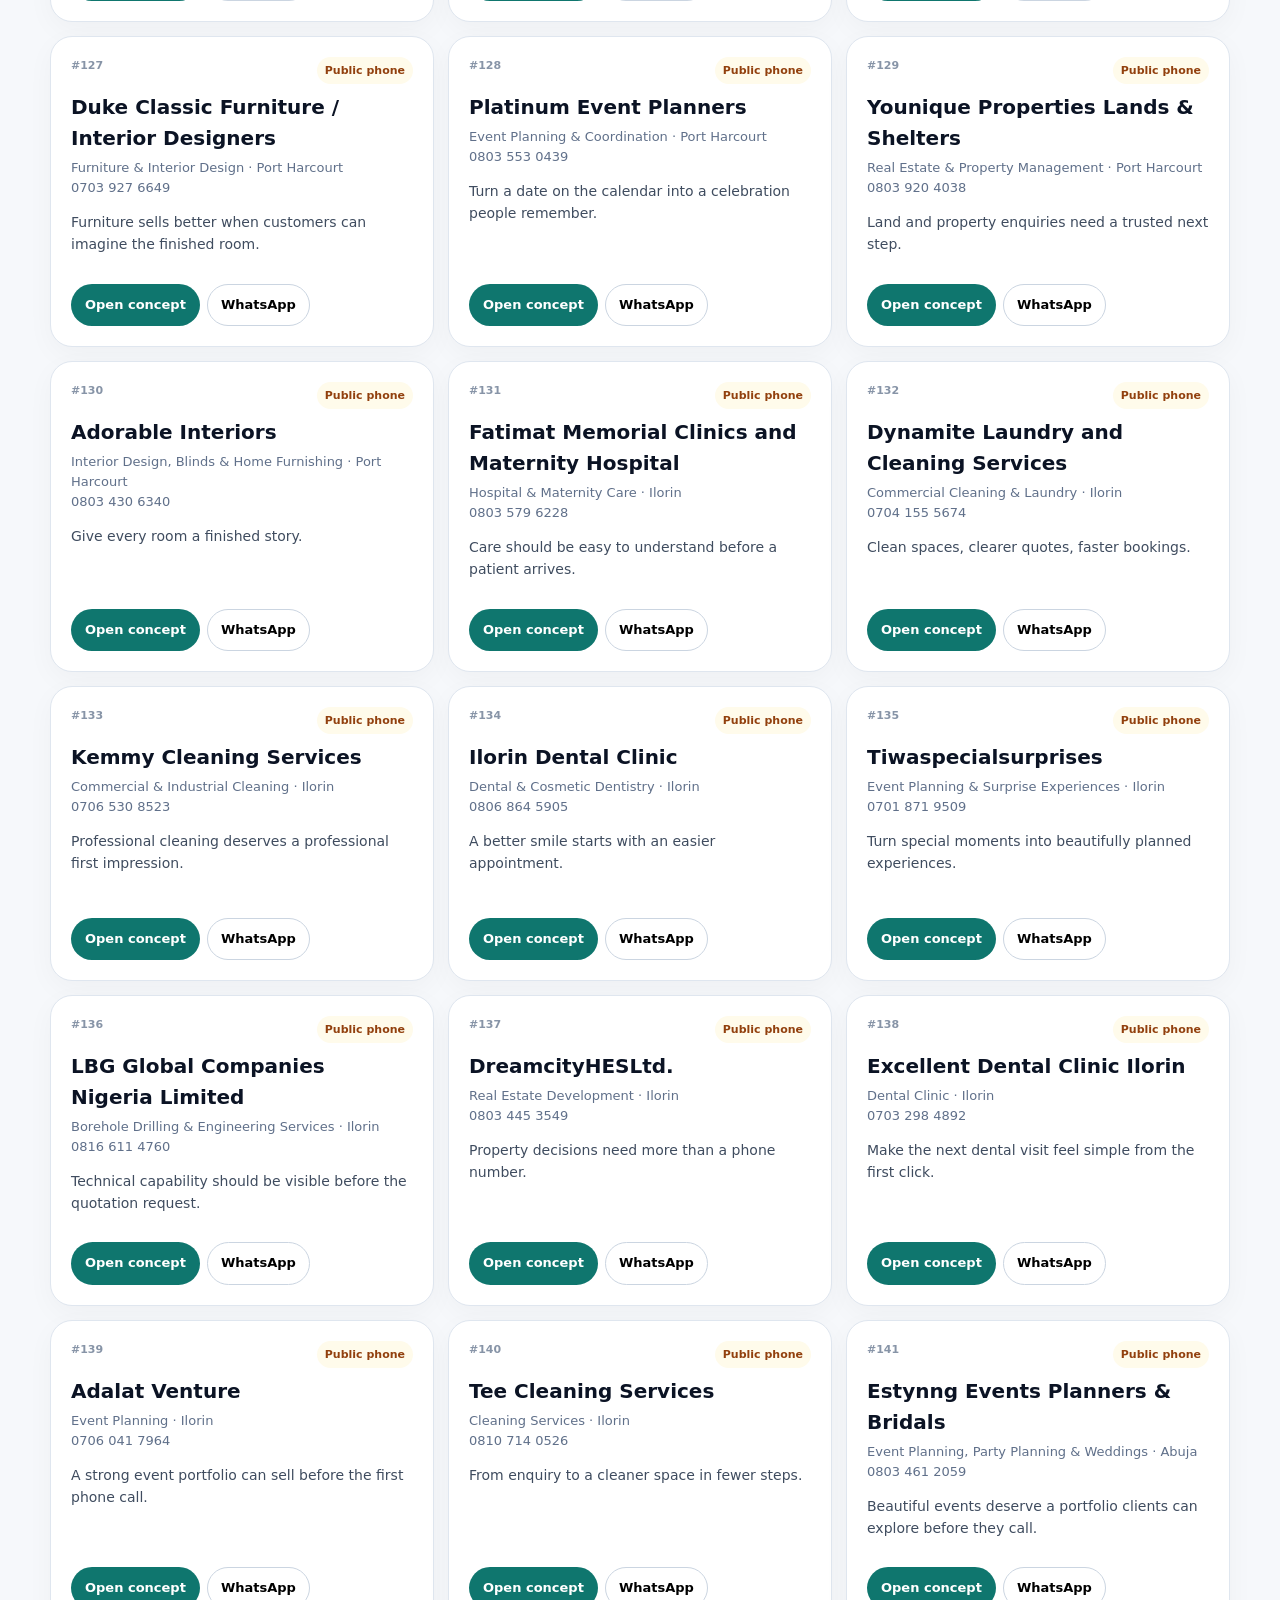
==== commit 190bd9e8: "Load Sep 14 prospect batch" ====
--- a/index.html
+++ b/index.html
@@ -1 +1 @@
-<!doctype html><html lang="en"><head><meta charset="utf-8"><meta name="viewport" content="width=device-width,initial-scale=1"><meta name="robots" content="noindex,nofollow"><meta name="theme-color" content="#0b1324"><title>Nigeria Business Website Concepts</title><link rel="stylesheet" href="/styles100.css"></head><body><div id="app"></div><script src="/p1.js"></script><script src="/p2.js"></script><script src="/p3.js"></script><script src="/p4.js"></script><script src="/p5.js"></script><script src="/p6.js"></script><script src="/p7.js"></script><script src="/p8.js"></script><script src="/p9.js"></script><script src="/p10.js"></script><script src="/app111.js"></script><script src="/append8.js"></script><script src="/append9.js"></script><script src="/append10.js"></script></body></html>+<!doctype html><html lang="en"><head><meta charset="utf-8"><meta name="viewport" content="width=device-width,initial-scale=1"><meta name="robots" content="noindex,nofollow"><meta name="theme-color" content="#0b1324"><title>Nigeria Business Website Concepts</title><link rel="stylesheet" href="/styles100.css"></head><body><div id="app"></div><script src="/p1.js"></script><script src="/p2.js"></script><script src="/p3.js"></script><script src="/p4.js"></script><script src="/p5.js"></script><script src="/p6.js"></script><script src="/p7.js"></script><script src="/p8.js"></script><script src="/p9.js"></script><script src="/p10.js"></script><script src="/p11.js"></script><script src="/app111.js"></script><script src="/append8.js"></script><script src="/append9.js"></script><script src="/append10.js"></script><script src="/append11.js"></script></body></html>
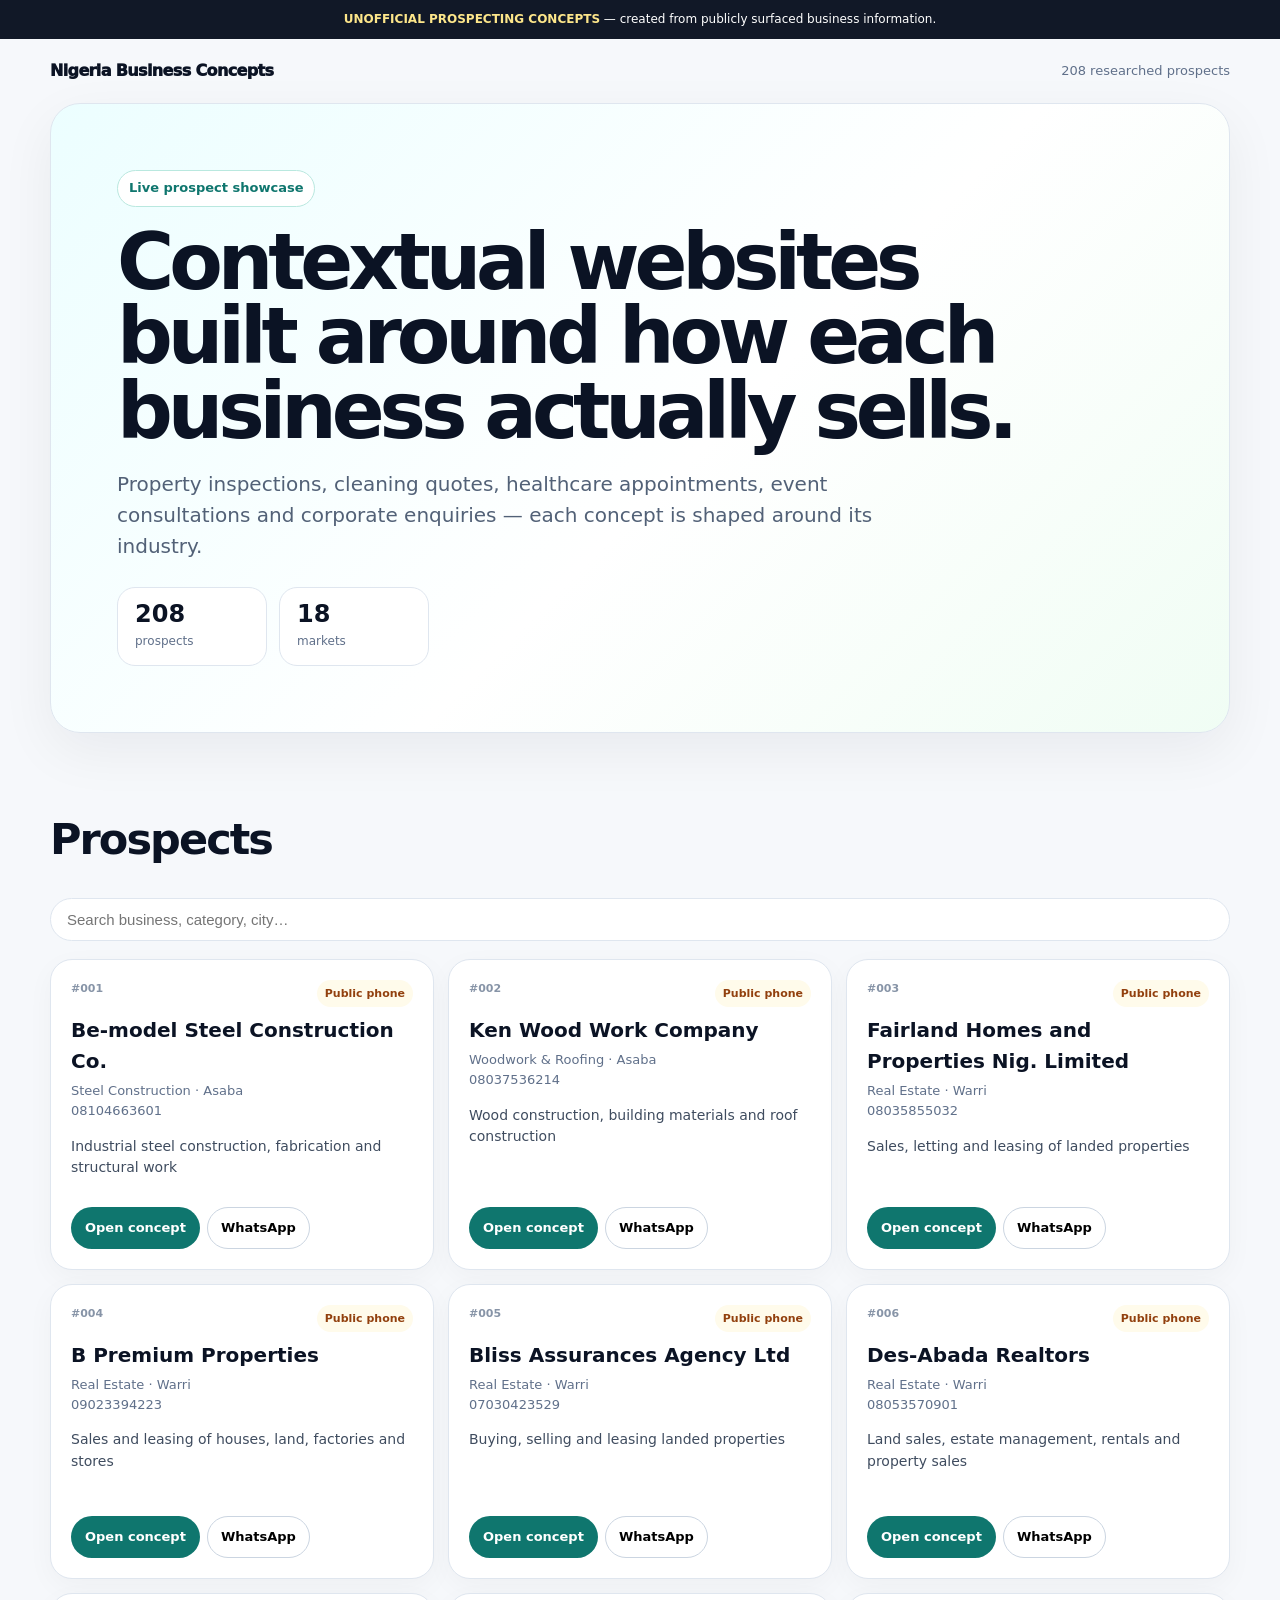
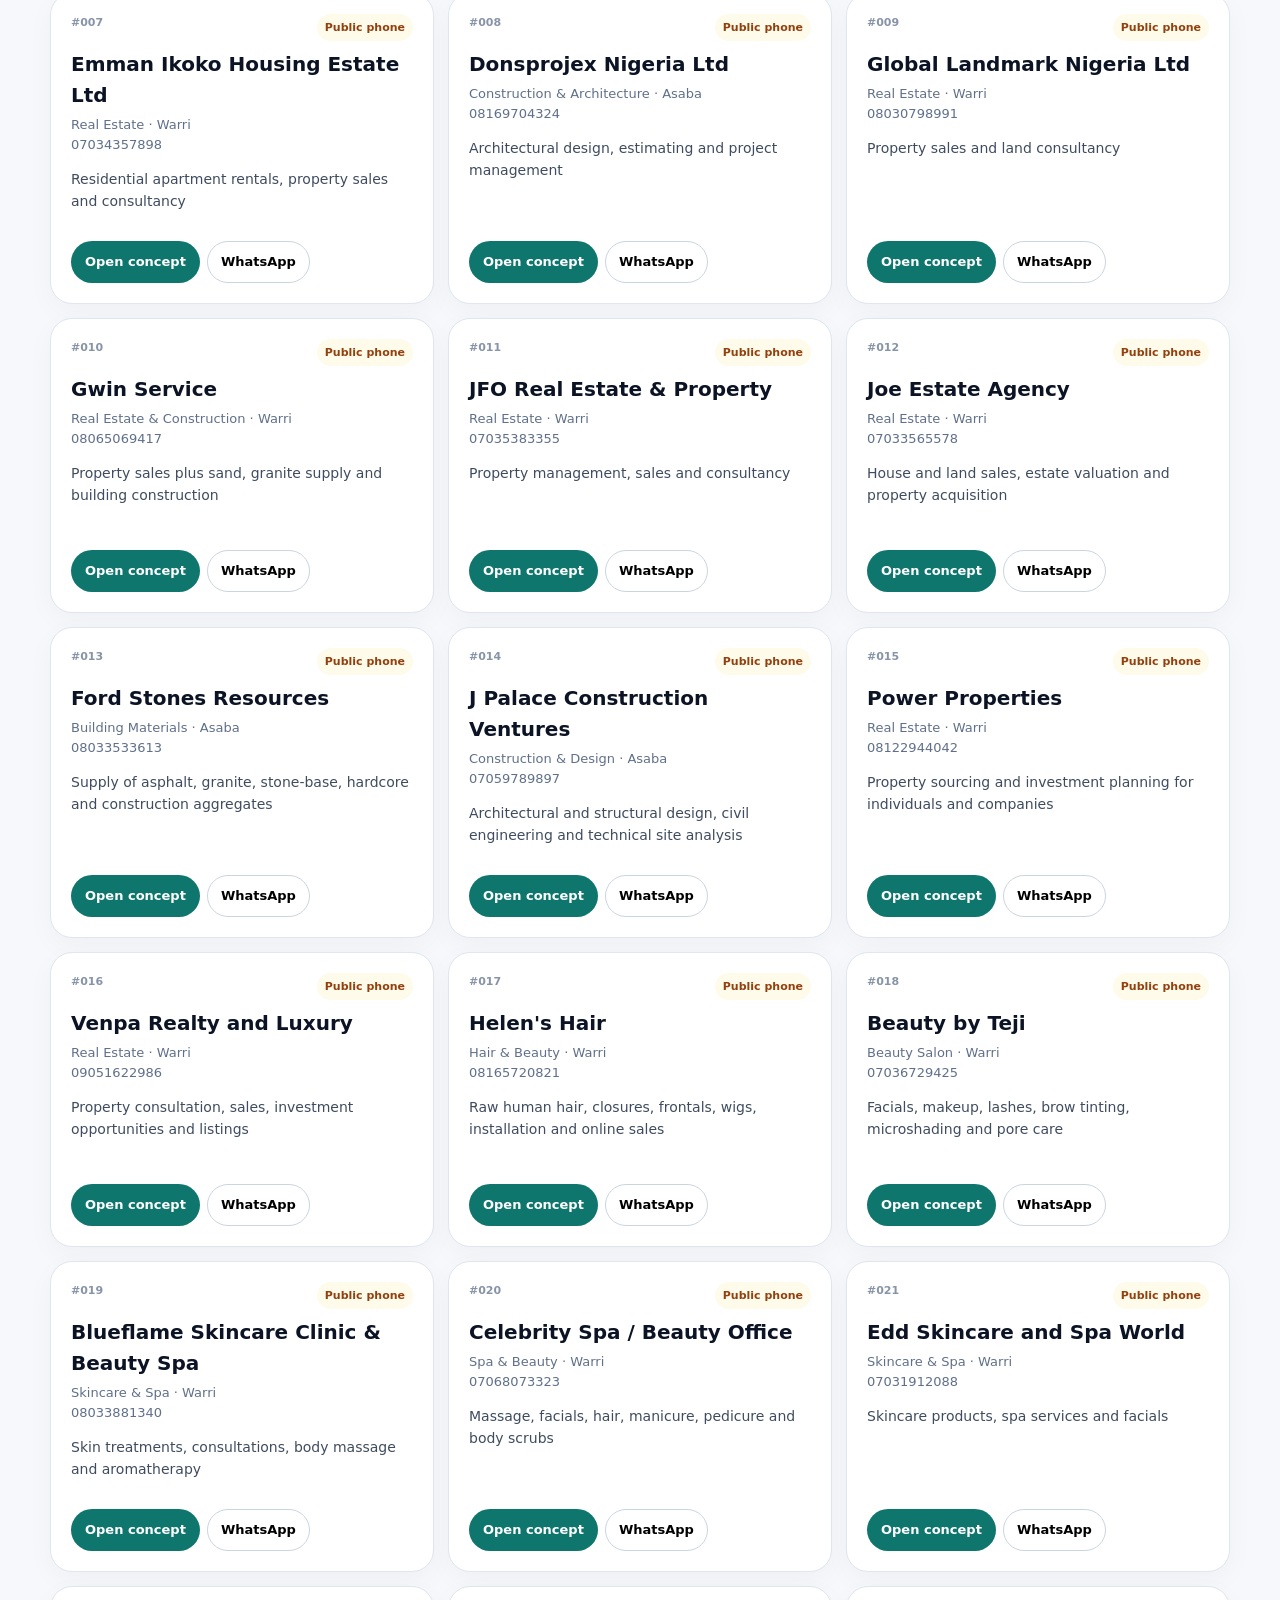
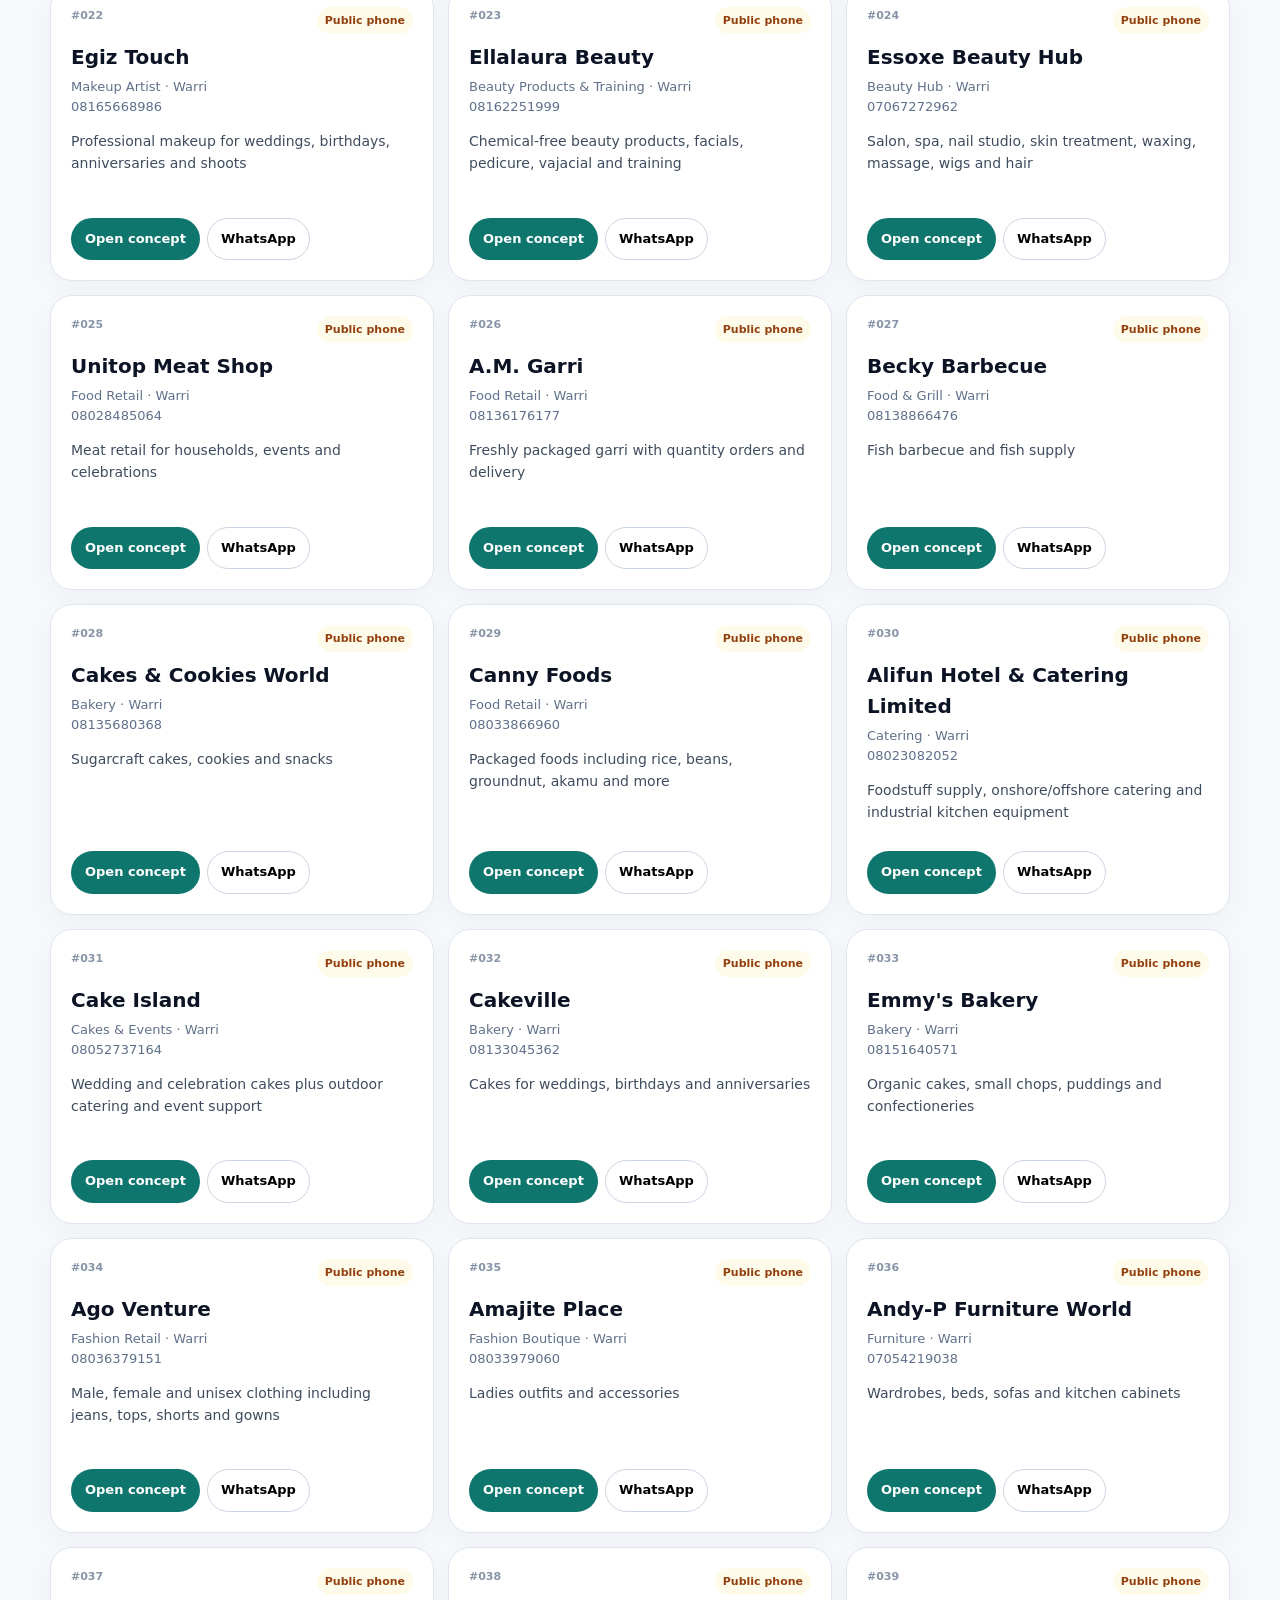
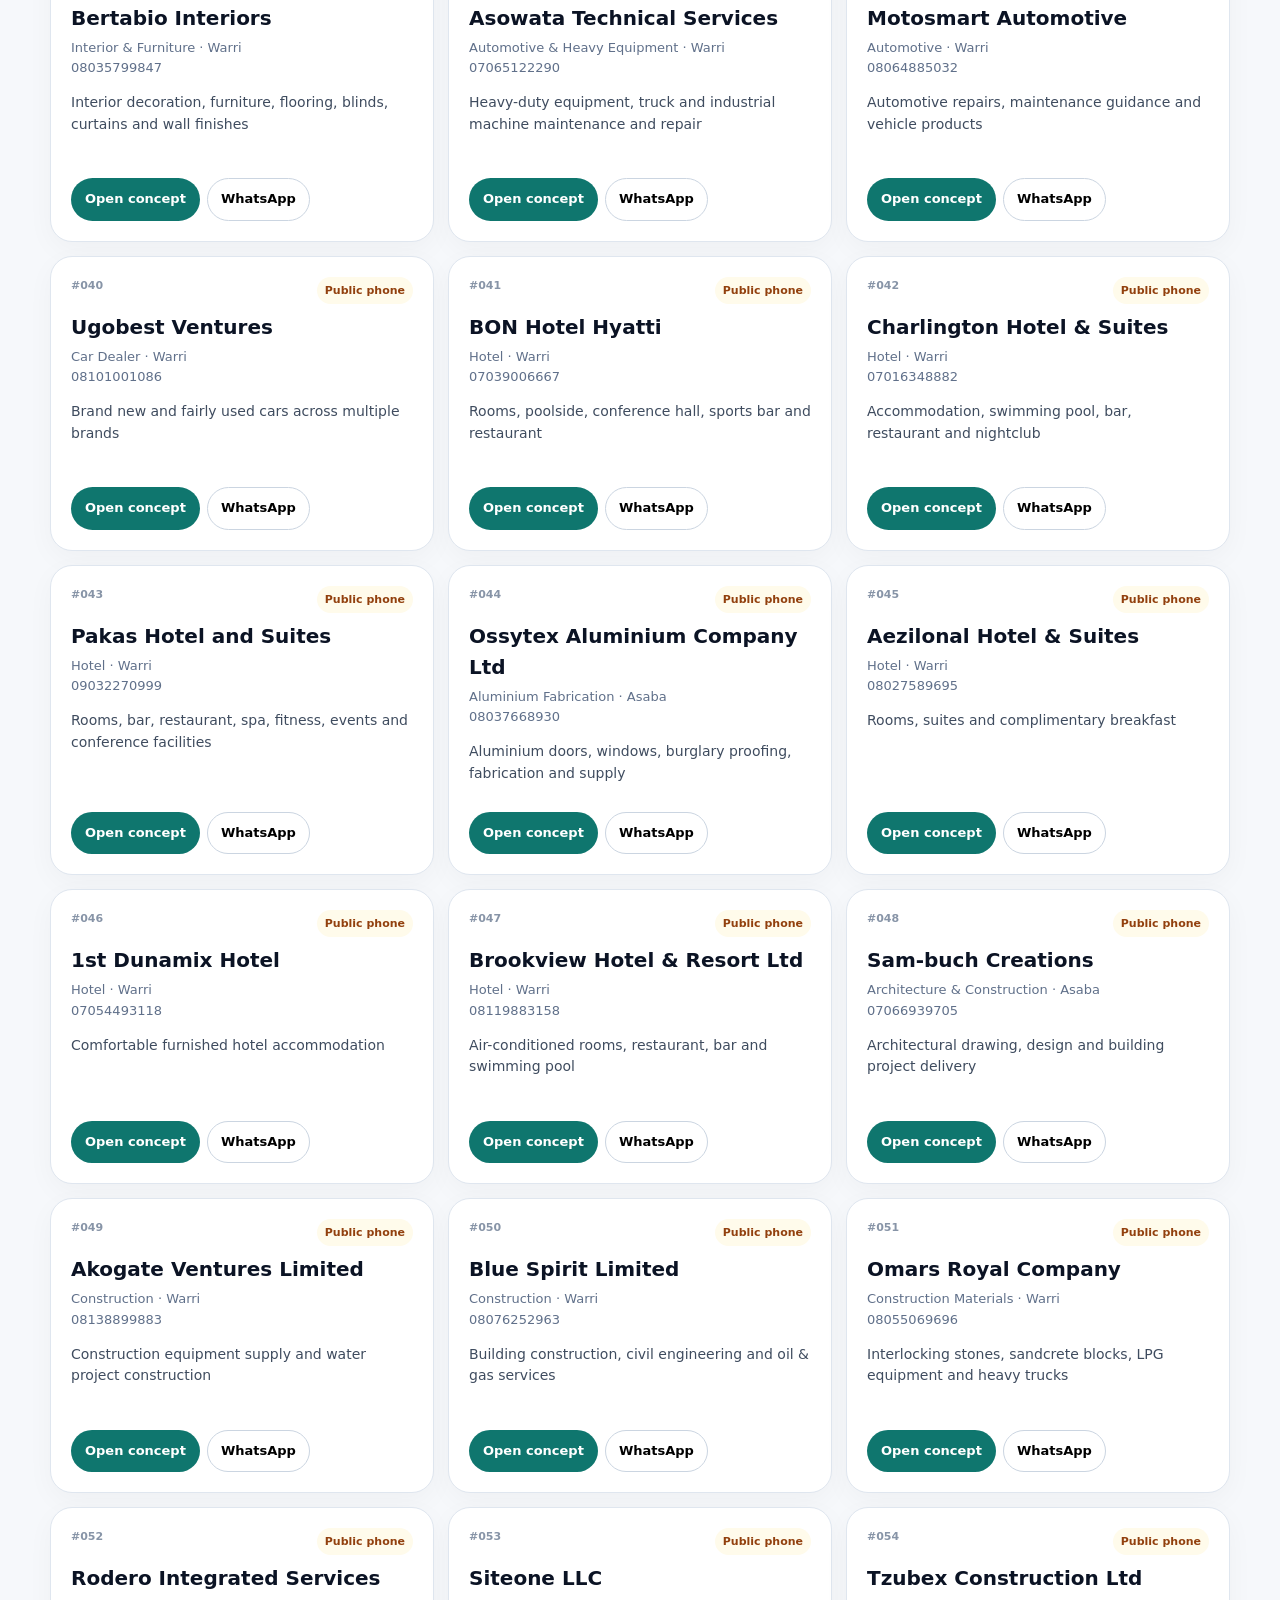
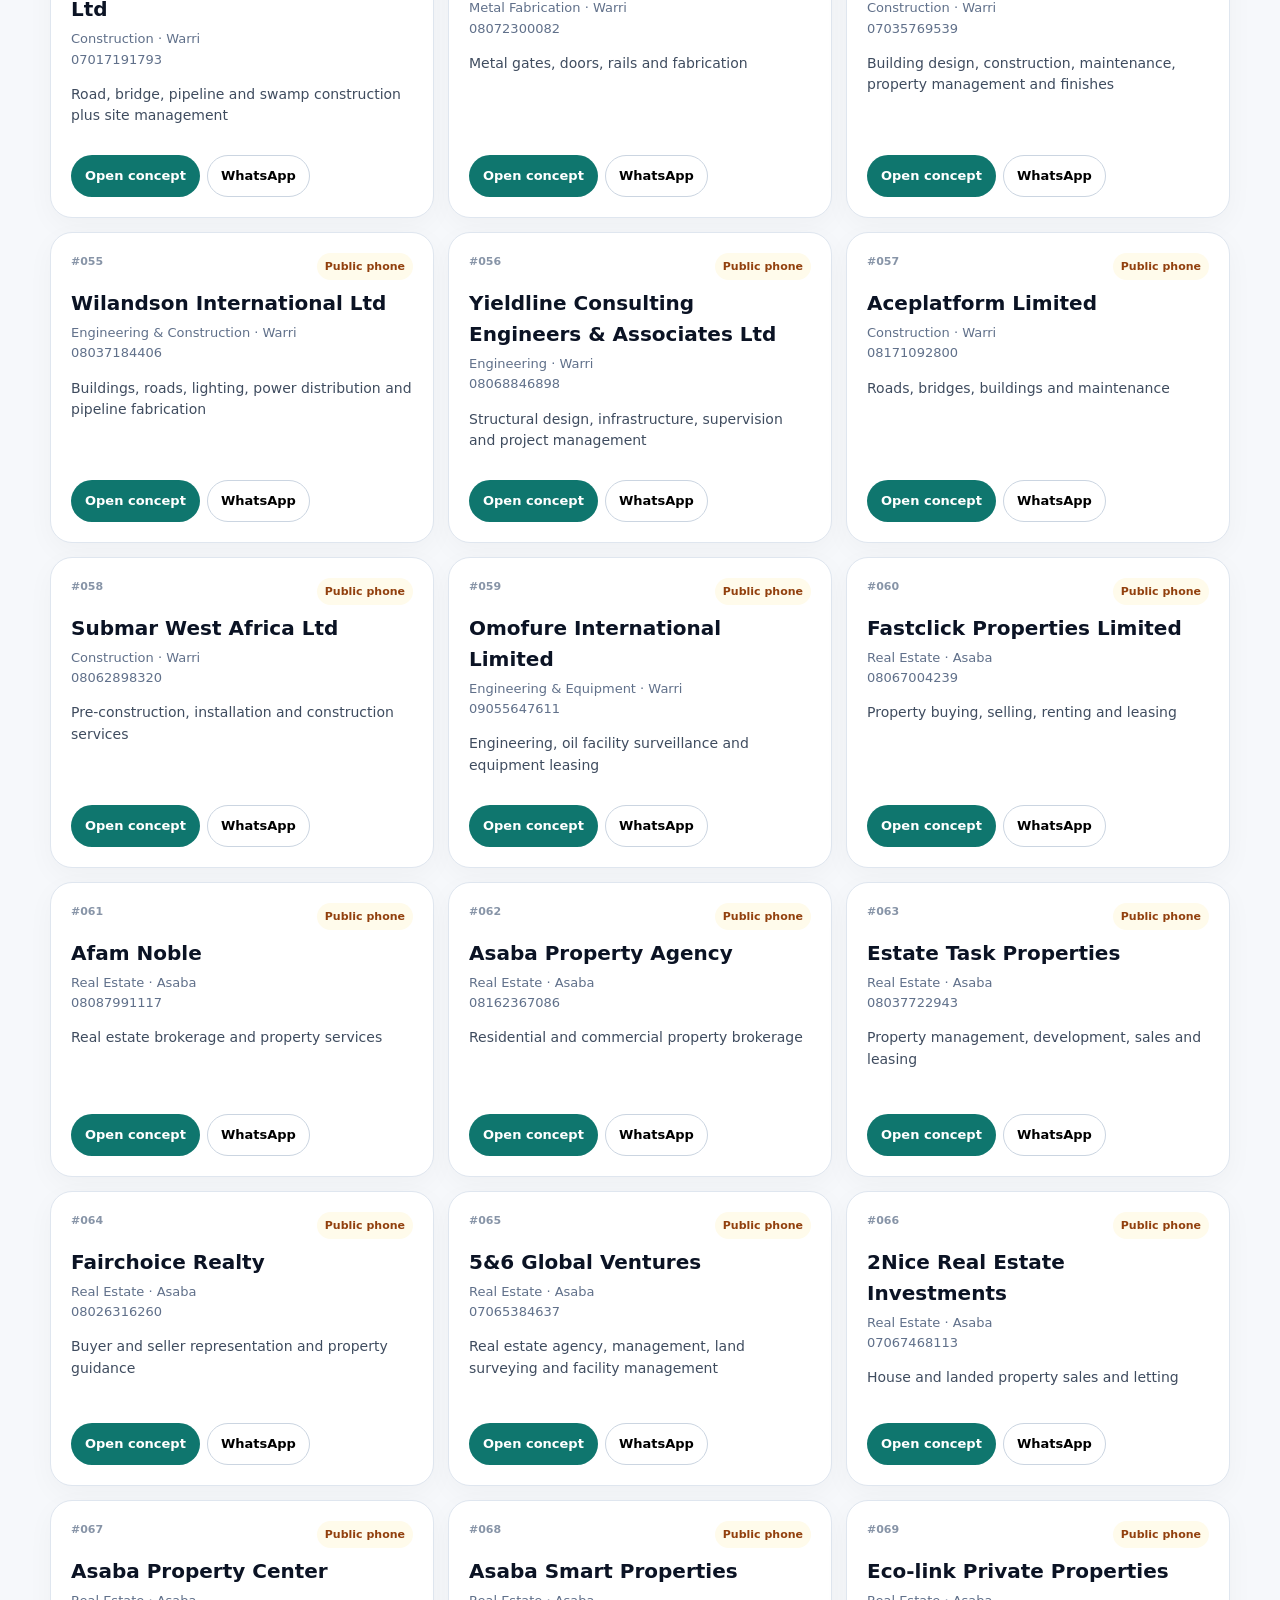
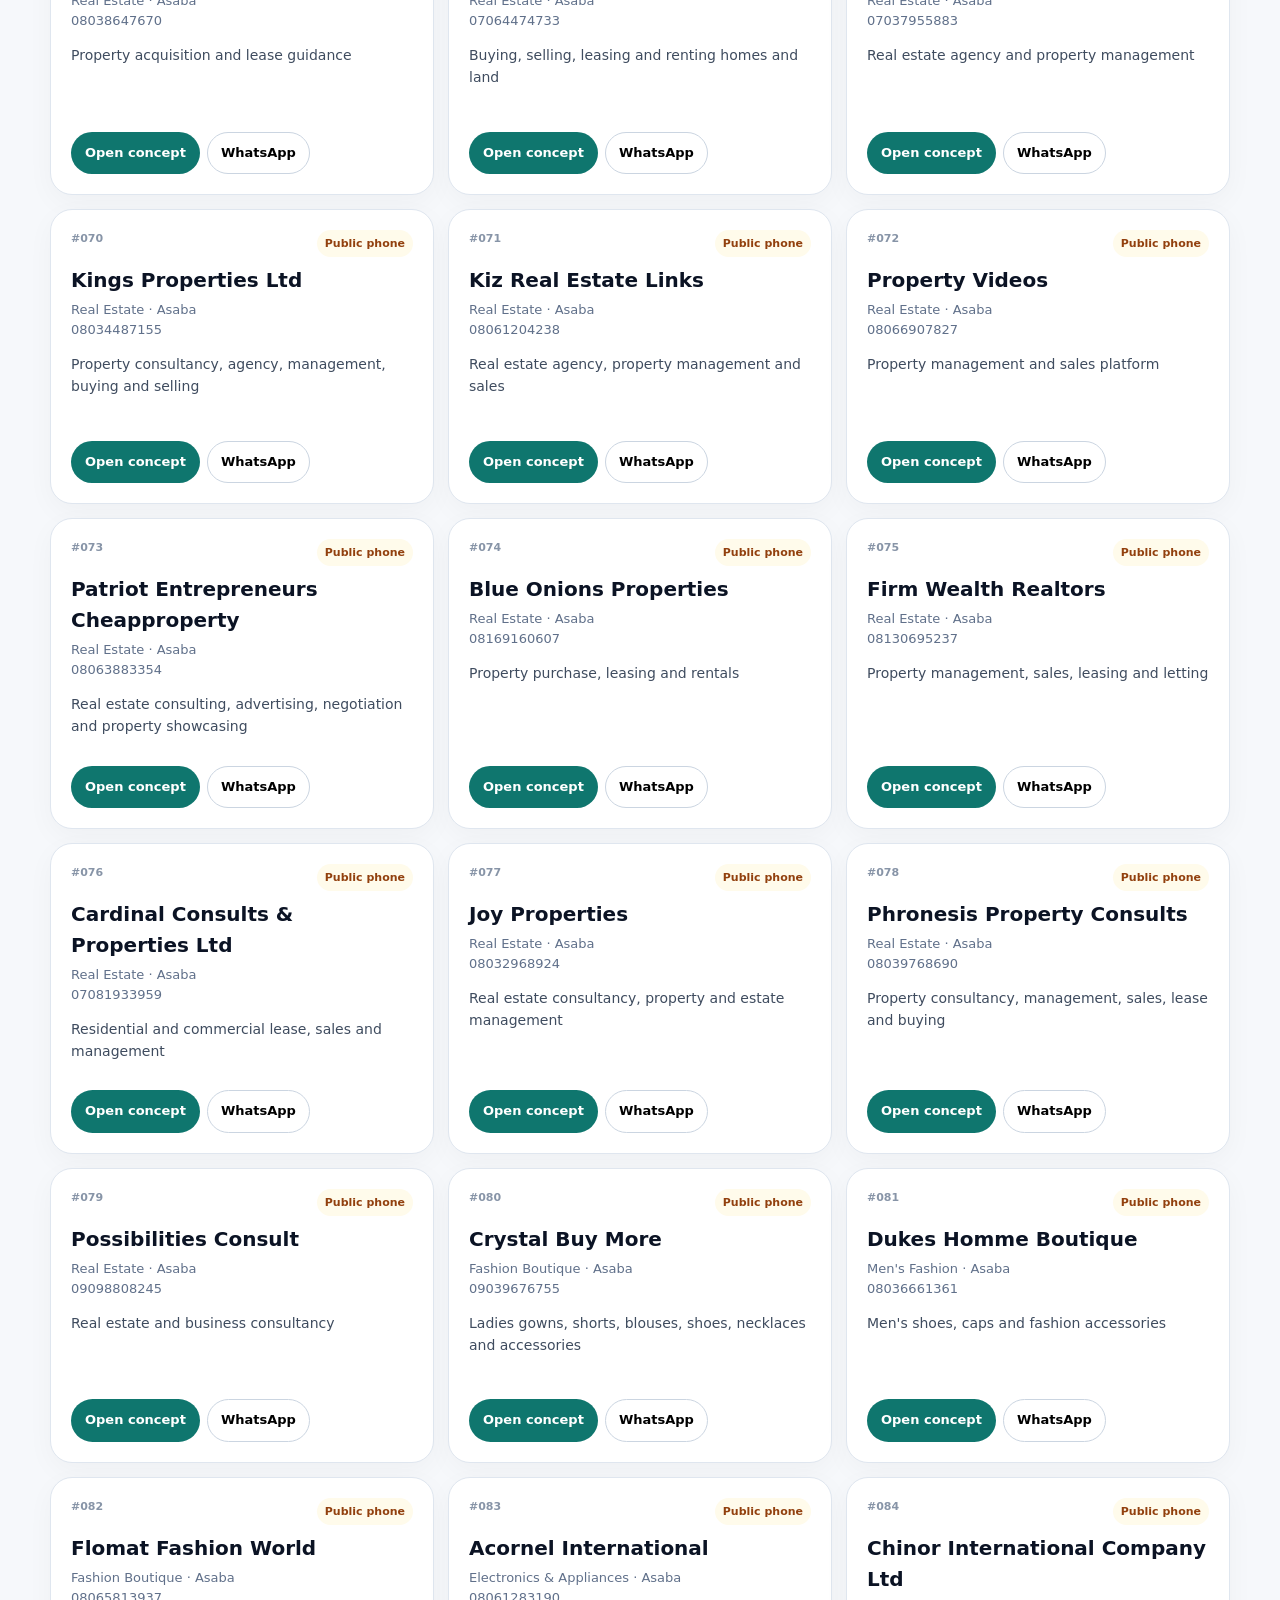
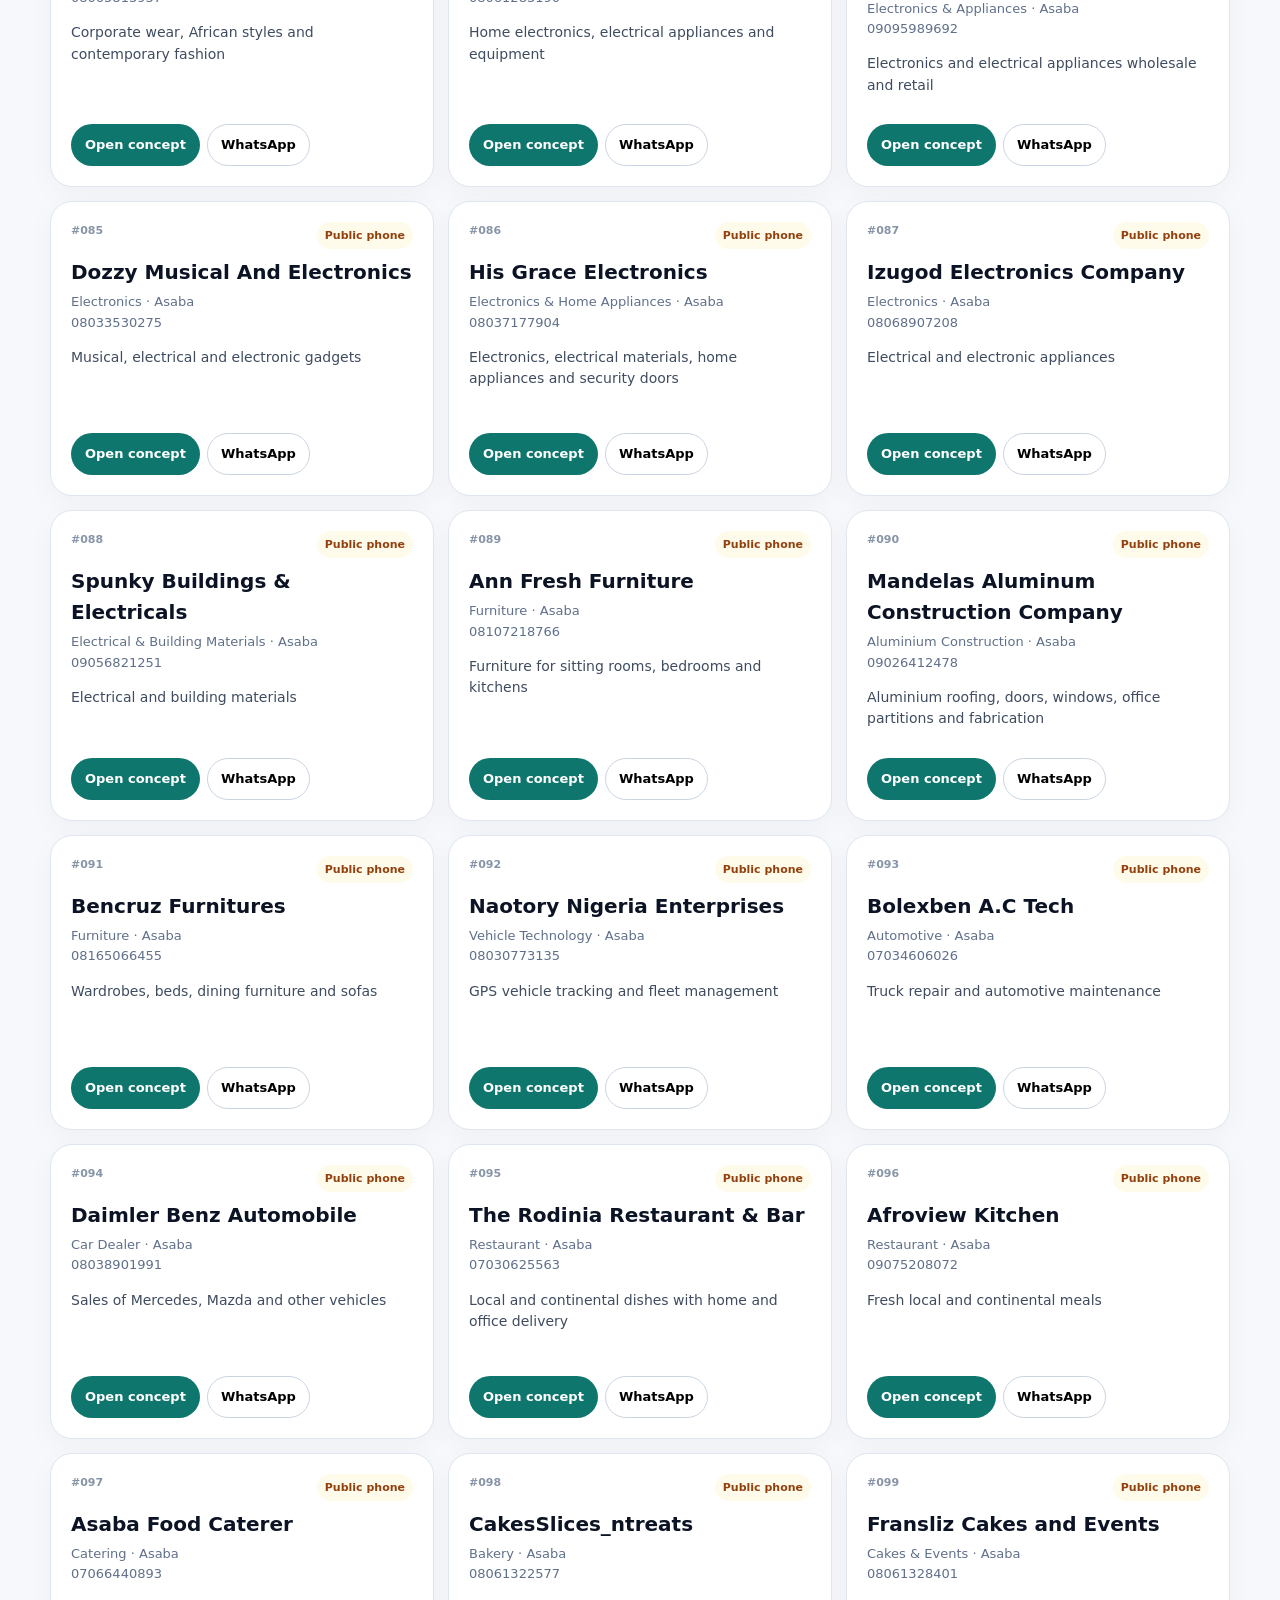
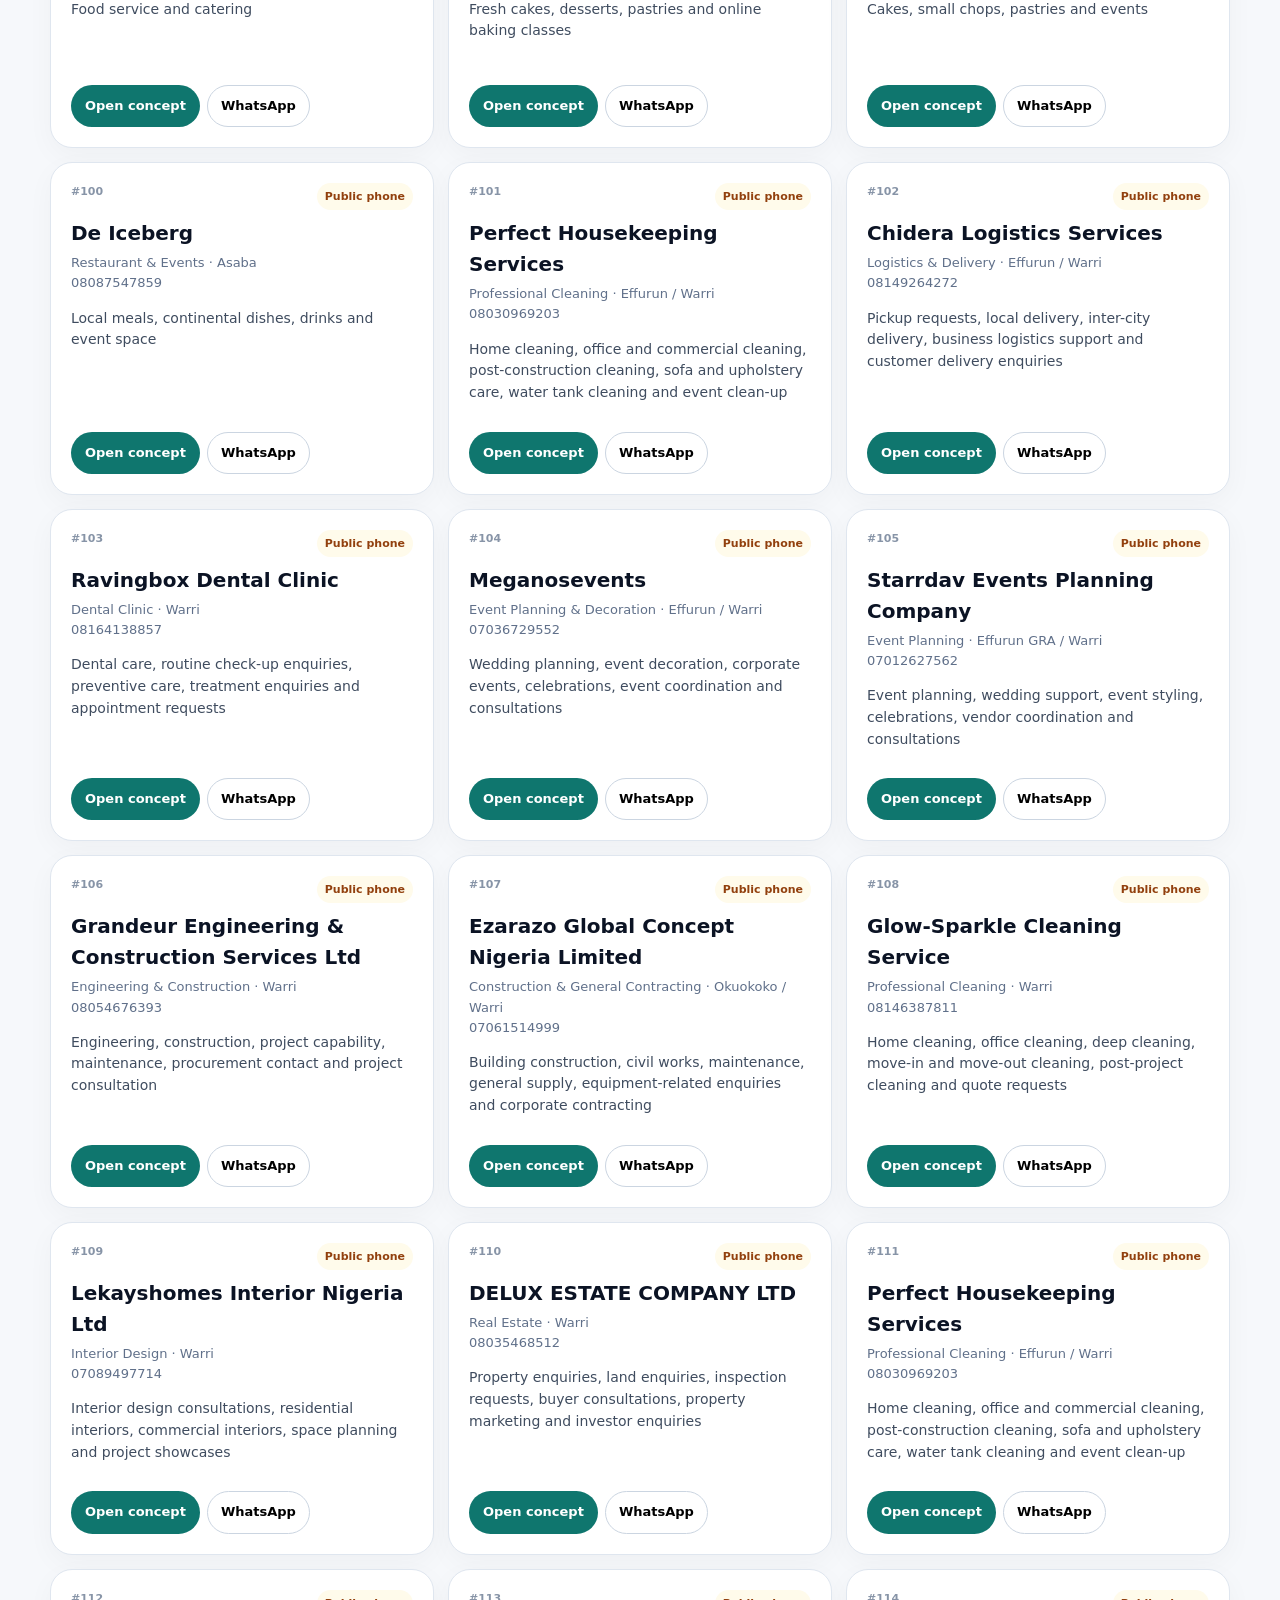
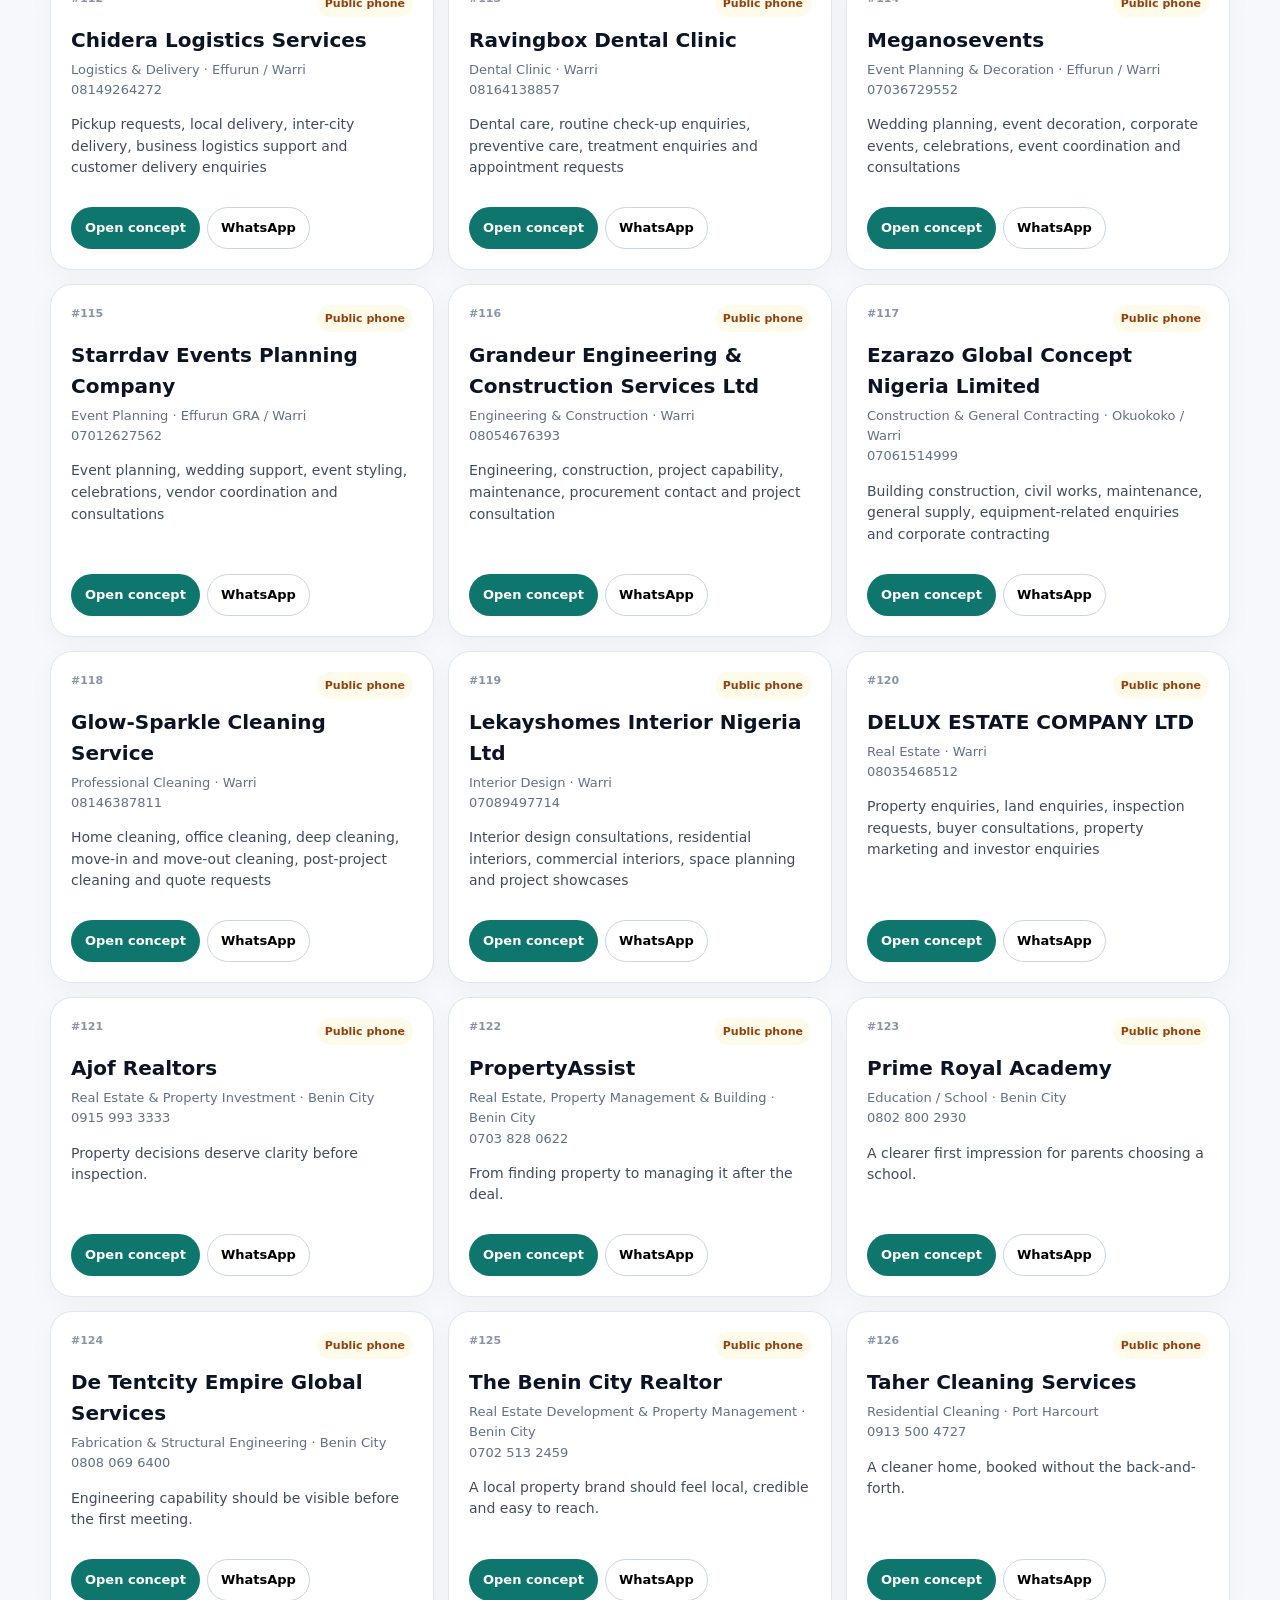
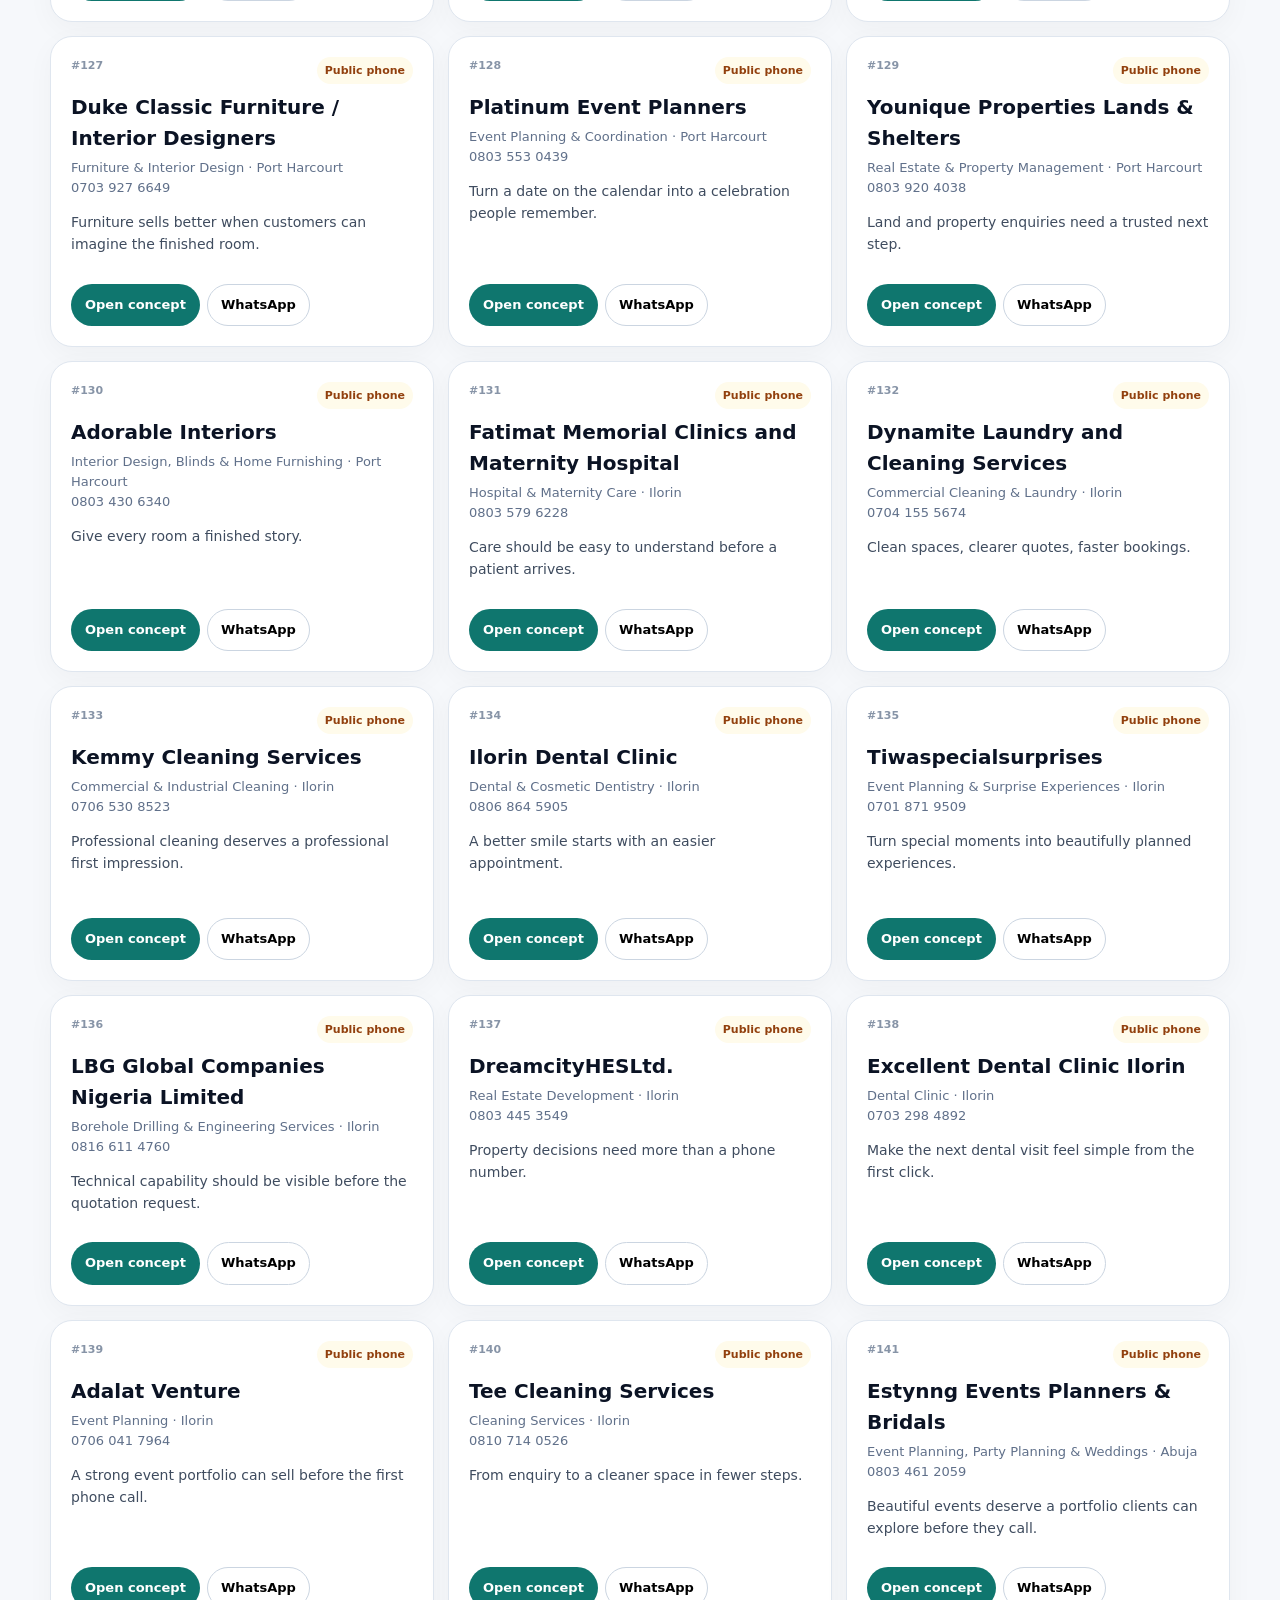
==== commit ba132452: "Publish September 14 Warri prospect demos" ====
--- a/index.html
+++ b/index.html
@@ -1 +1 @@
-<!doctype html><html lang="en"><head><meta charset="utf-8"><meta name="viewport" content="width=device-width,initial-scale=1"><meta name="robots" content="noindex,nofollow"><meta name="theme-color" content="#0b1324"><title>Nigeria Business Website Concepts</title><link rel="stylesheet" href="/styles100.css"></head><body><div id="app"></div><script src="/p1.js"></script><script src="/p2.js"></script><script src="/p3.js"></script><script src="/p4.js"></script><script src="/p5.js"></script><script src="/p6.js"></script><script src="/p7.js"></script><script src="/p8.js"></script><script src="/p9.js"></script><script src="/p10.js"></script><script src="/p11.js"></script><script src="/app111.js"></script><script src="/append8.js"></script><script src="/append9.js"></script><script src="/append10.js"></script><script src="/append11.js"></script></body></html>+<!doctype html><html lang="en"><head><meta charset="utf-8"><meta name="viewport" content="width=device-width,initial-scale=1"><meta name="robots" content="noindex,nofollow"><meta name="theme-color" content="#0b1324"><title>Nigeria Business Website Concepts</title><link rel="stylesheet" href="/styles100.css"></head><body><div id="app"></div><script src="/p1.js"></script><script src="/p2.js"></script><script src="/p3.js"></script><script src="/p4.js"></script><script src="/p5.js"></script><script src="/p6.js"></script><script src="/p7.js"></script><script src="/p8.js"></script><script src="/p9.js"></script><script src="/p10.js"></script><script src="/p11.js"></script><script src="/p12.js"></script><script src="/app111.js"></script><script src="/append8.js"></script><script src="/append9.js"></script><script src="/append10.js"></script><script src="/append11.js"></script><script src="/append12.js"></script></body></html>
